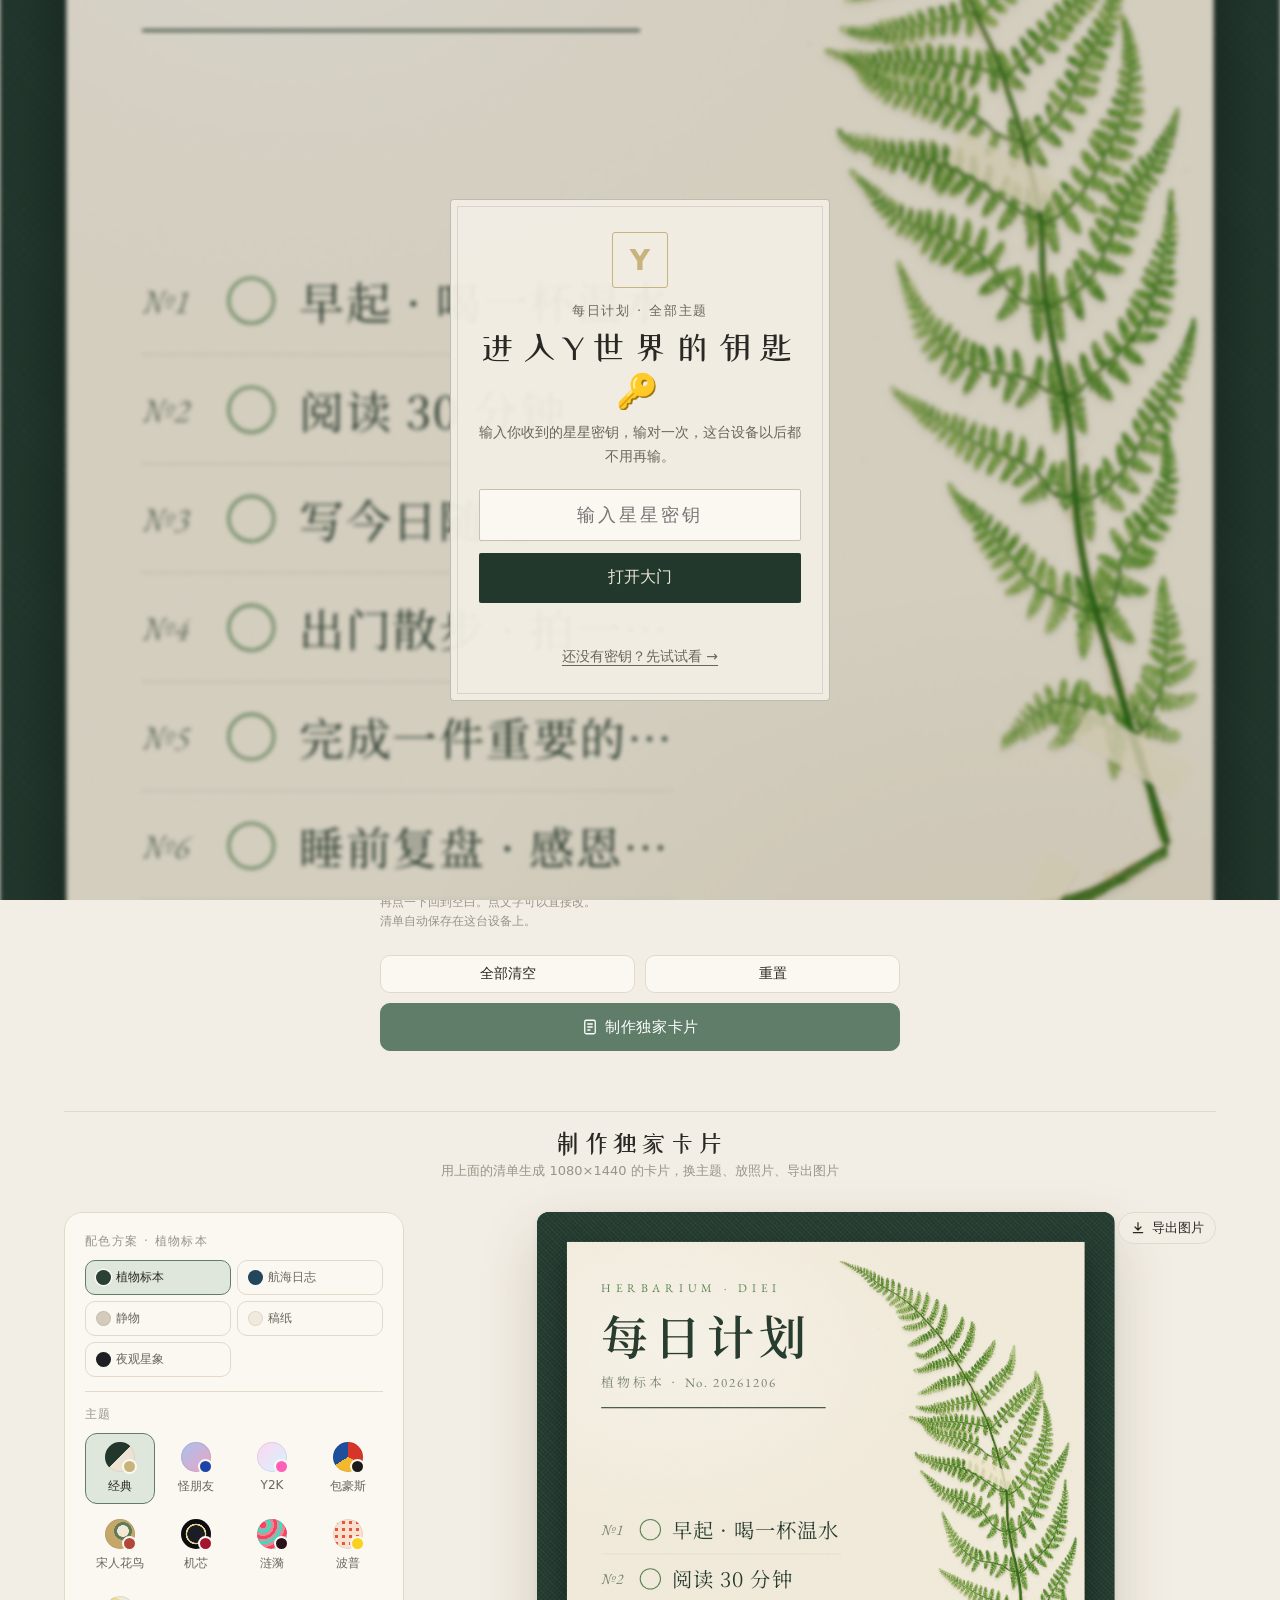
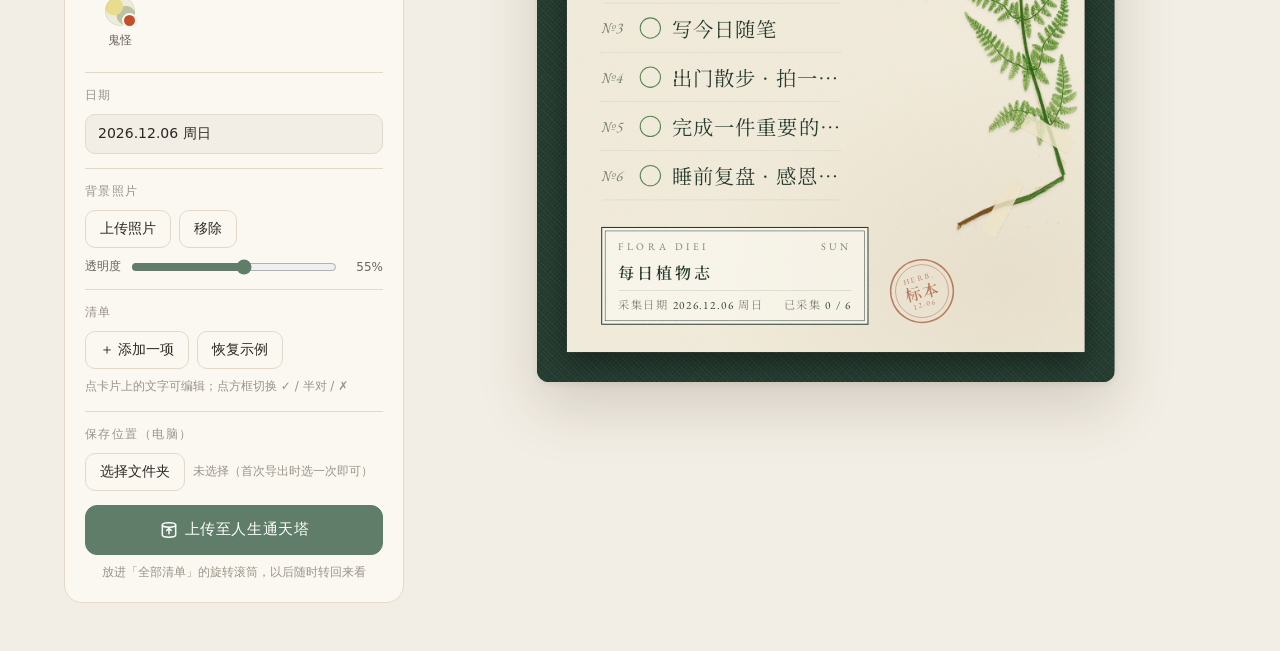
==== studio/index.html @ 0d9961a9 "今日清单可按住把手上下拖动排序；上传通天塔后封存当天、自动换成下一天的新卡；主题解锁改为 10000 星或 1 元星星密钥 Co-Authored-By: Claude Opus 5.5 <norep" ====
<!DOCTYPE html>
<html lang="zh-CN">
<head>
<meta charset="UTF-8">
<meta name="viewport" content="width=device-width, initial-scale=1.0, viewport-fit=cover">
<title>每日计划 · 全部主题（主理人）</title>
<meta name="description" content="主理人自用：全部 12 个主题，用来做宣传图">
<meta property="og:type" content="website">
<meta property="og:title" content="每日计划 · 全部主题（主理人）">
<meta property="og:description" content="主理人自用：全部 12 个主题，用来做宣传图">
<meta property="og:url" content="https://youcyhuang.github.io/daily-plan/studio/">
<meta property="og:image" content="https://youcyhuang.github.io/daily-plan/previews/songhua.jpg">
<meta name="twitter:card" content="summary_large_image">
<!--PRODUCT-->
<script>
  /* 在页面画出来之前就套上这一款的界面皮肤，避免先闪一下经典款 */
  (function () {
    var P = window.PRODUCT || {}, t = (P.themes || [])[0];
    if (P.themes && P.themes.length > 1) { try { t = localStorage.getItem("dailyplan.lastTheme") || P.defaultTheme; } catch (e) { t = P.defaultTheme; } }
    var classic = ["forest", "ocean", "morandi", "paper", "night"];
    if (t && classic.indexOf(t) < 0) document.documentElement.setAttribute("data-skin", t);
  })();
</script>

<!--
  ══════════════════════════════════════════════════════════════════
  每日计划  （可自己调整）

  【三个页面】（顶部 / 手机底部切换）
  · 今日：手机全屏清单，点圆圈 完成 → 半对 → 没做成 → 清空。装到主屏后默认打开这一页。
  · 制卡：生成小红书 3:4 首页 / 尾页卡片，导出 1080×1440 PNG。
  · 全部清单：所有记录过的每日清单，按月围成卷筒顺时针旋转；拖动可转，点卡片看详情。

  【数据】
  每天的清单自动存在本机浏览器里（不上传）。换手机 / 清缓存前，
  在「全部清单」点【导出备份】，之后用【导入备份】恢复。

  【想换成真正的瘦金体】
  下方 CSS 里把「ZCOOL XiaoWei / Noto Serif SC」换成你本机安装的瘦金体字名即可，
  例如：--font-title: "方正瘦金书", "ZCOOL XiaoWei", serif;

  【换配色】
  卡片配色在下面 [data-theme="…"] 里；网站本身的颜色在 :root 的 --paper / --sage 等变量里。
  ══════════════════════════════════════════════════════════════════
-->

<link rel="stylesheet" href="../fonts/fonts.css">
<!-- 字体都放在本站 fonts/ 里（国内打不开 Google Fonts），均为 SIL OFL 开源可商用 -->

<!-- PWA：可安装 + 主屏图标 -->
<meta name="theme-color" content="#f3eee5" media="(prefers-color-scheme: light)">
<meta name="theme-color" content="#1b1c1a" media="(prefers-color-scheme: dark)">
<meta name="mobile-web-app-capable" content="yes">
<meta name="apple-mobile-web-app-capable" content="yes">
<meta name="apple-mobile-web-app-status-bar-style" content="default">
<meta name="apple-mobile-web-app-title" content="每日计划总控">
<link rel="manifest" href="manifest.json">
<link rel="icon" type="image/png" href="../icon-192.png">
<link rel="apple-touch-icon" href="../apple-touch-icon.png">

<style>
  /* ───────────────── 基础 ───────────────── */
  * { margin:0; padding:0; box-sizing:border-box; }
  :root {
    --font-title: "ZCOOL XiaoWei", "Ma Shan Zheng", "Noto Serif SC", "STSong", "SimSun", serif;   /* 大标题（瘦金体偏细） */
    --font-body : "Noto Serif SC", "Source Han Serif SC", "STSong", "SimSun", serif;              /* 正文（细宋体，接近瘦金） */
    --font-latin: "Cormorant Garamond", Georgia, serif;                                            /* 英文/数字（纤细衬线） */
    --font-ui   : "PingFang SC", "HarmonyOS Sans SC", "MiSans", "Microsoft YaHei", system-ui, sans-serif;  /* 网站界面 */
    --photo-opacity: .55;

    /* 网站界面配色（暖纸 + 鼠尾草绿，低刺激） */
    --paper: #f3eee5;
    --paper-glass: rgba(243, 238, 229, .86);
    --surface: #fbf8f2;
    --surface-2: #ebe4d7;
    --ink-1: #2a2824;
    --ink-2: #6b655c;
    --ink-3: #9a9387;
    --rule: #e2d9ca;
    --sage: #5f7d68;
    --sage-soft: #dfe7dc;
    --clay: #b4654a;
    --clay-soft: #f2ded4;
    --shadow: 0 1px 2px rgba(60, 50, 30, .06), 0 8px 24px rgba(60, 50, 30, .08);
    --shadow-lg: 0 2px 6px rgba(60, 50, 30, .08), 0 24px 60px rgba(60, 50, 30, .18);
  }
  @media (prefers-color-scheme: dark) {
    :root {
      --paper: #1b1c1a;
      --paper-glass: rgba(27, 28, 26, .86);
      --surface: #242522;
      --surface-2: #30312d;
      --ink-1: #ece6da;
      --ink-2: #aaa395;
      --ink-3: #7d776c;
      --rule: #383934;
      --sage: #8fb09a;
      --sage-soft: #2d3a31;
      --clay: #d8906f;
      --clay-soft: #3d2b23;
      --shadow: 0 1px 2px rgba(0, 0, 0, .3), 0 8px 24px rgba(0, 0, 0, .25);
      --shadow-lg: 0 2px 6px rgba(0, 0, 0, .3), 0 24px 60px rgba(0, 0, 0, .45);
    }
  }

  /* ───────────────── 卡片配色主题 ─────────────────
     每个主题里：--bg 纯色底、--wash 半透明罩（盖在照片上统一色调）、
     --ink 文字主色、--accent 点缀、--line 边框线、--seal 印章色。 */
  [data-theme="forest"] {  /* 森林系 */
    --bg: #22382d;
    --bg2: #31493c;
    --wash: rgba(34, 56, 45, .74);
    --ink: #eae4d3;
    --ink-soft: rgba(234, 228, 211, .68);
    --accent: #a9bd92;
    --line: rgba(234, 228, 211, .55);
    --line-soft: rgba(234, 228, 211, .22);
    --seal: #c9b37c;
  }
  [data-theme="ocean"] {  /* 海洋系 */
    --bg: #1c3b50;
    --bg2: #285068;
    --wash: rgba(26, 55, 74, .74);
    --ink: #e5eef2;
    --ink-soft: rgba(229, 238, 242, .68);
    --accent: #86b9cc;
    --line: rgba(229, 238, 242, .55);
    --line-soft: rgba(229, 238, 242, .22);
    --seal: #dccaa2;
  }
  [data-theme="morandi"] {  /* 莫兰迪（低饱和灰调） */
    --bg: #cfc4b5;
    --bg2: #dbd2c4;
    --wash: rgba(207, 196, 181, .62);
    --ink: #4b453e;
    --ink-soft: rgba(75, 69, 62, .62);
    --accent: #9b8f82;
    --line: rgba(75, 69, 62, .5);
    --line-soft: rgba(75, 69, 62, .22);
    --seal: #b08a7c;
  }
  [data-theme="paper"] {  /* 宣纸（米白 + 朱砂印） */
    --bg: #ece3d2;
    --bg2: #f6f0e4;
    --wash: rgba(236, 227, 210, .7);
    --ink: #2f2a24;
    --ink-soft: rgba(47, 42, 36, .62);
    --accent: #9a6b4b;
    --line: rgba(47, 42, 36, .45);
    --line-soft: rgba(47, 42, 36, .18);
    --seal: #b5452e;
  }
  [data-theme="night"] {  /* 夜墨（深灰 + 金） */
    --bg: #16171a;
    --bg2: #25272c;
    --wash: rgba(22, 23, 26, .76);
    --ink: #e9e3d6;
    --ink-soft: rgba(233, 227, 214, .62);
    --accent: #c8a96a;
    --line: rgba(233, 227, 214, .45);
    --line-soft: rgba(233, 227, 214, .16);
    --seal: #c8553d;
  }

  /* ── 设计主题（有自己的整页版式，见脚本里的 LAYOUTS）；这里的颜色只给「全部清单」小卡片用 ── */
  [data-theme="lwf"]      { --bg:#a9c1ee; --bg2:#ebc3d8; --wash:transparent; --ink:#1f44a8; --ink-soft:rgba(31,68,168,.65); --accent:#e0457b; --line:rgba(31,68,168,.5); --line-soft:rgba(31,68,168,.2); --seal:#e0457b; }
  [data-theme="y2k"]      { --bg:#d3f3ff; --bg2:#ffd7f0; --wash:transparent; --ink:#1c1c4a; --ink-soft:rgba(28,28,74,.6); --accent:#ff5fb8; --line:rgba(28,28,74,.5); --line-soft:rgba(28,28,74,.18); --seal:#ff5fb8; }
  [data-theme="bauhaus"]  { --bg:#ffffff; --bg2:#ffffff; --wash:transparent; --ink:#1a1a1a; --ink-soft:rgba(26,26,26,.6); --accent:#d7352a; --line:#1a1a1a; --line-soft:rgba(26,26,26,.25); --seal:#1f4e9c; }
  [data-theme="songyuan"] { --bg:#c6a76a; --bg2:#d6bd85; --wash:transparent; --ink:#2e2618; --ink-soft:rgba(46,38,24,.62); --accent:#5d7c58; --line:rgba(43,42,39,.45); --line-soft:rgba(43,42,39,.18); --seal:#b23a2a; }
  [data-theme="business"] { --bg:#0b0d10; --bg2:#1a1e24; --wash:transparent; --ink:#f3efe6; --ink-soft:rgba(243,239,230,.6); --accent:#c8a96a; --line:rgba(200,169,106,.5); --line-soft:rgba(243,239,230,.14); --seal:#c8a96a; }
  [data-theme="autumn"]   { --bg:#e48a92; --bg2:#9db2a6; --wash:transparent; --ink:#2a1218; --ink-soft:rgba(42,18,24,.62); --accent:#2fe3c8; --line:rgba(42,18,24,.45); --line-soft:rgba(42,18,24,.2); --seal:#ff3f66; }
  [data-theme="guai"]     { --bg:#eeebdb; --bg2:#f6f3e6; --wash:transparent; --ink:#3a2f25; --ink-soft:rgba(58,47,37,.62); --accent:#c2502f; --line:rgba(58,47,37,.45); --line-soft:rgba(58,47,37,.18); --seal:#c2502f; }
  [data-theme="comic"]    { --bg:#ffd23f; --bg2:#fff1a8; --wash:transparent; --ink:#111; --ink-soft:rgba(17,17,17,.65); --accent:#e23b2e; --line:#111; --line-soft:rgba(17,17,17,.3); --seal:#e23b2e; }

  /* 设计主题版式层 */
  .layout { position:absolute; inset:0; z-index:6; display:none; }
  .page.designed .layout { display:block; }
  .page.designed > :not(.layout):not(.trial-mark) { display:none; }
  .lc {
    width:1080px; height:1440px; position:relative; overflow:hidden; text-align:left; line-height:1.5;
    --sans:"Noto Sans SC","PingFang SC","Microsoft YaHei",sans-serif; --serif:"Noto Serif SC","Songti SC",serif;
    --hand:"Gochi Hand",cursive; --y2k:"Rubik Mono One",sans-serif; --pix:"VT323",monospace; --jost:"Jost","Futura",sans-serif;
    --brush:"Ma Shan Zheng",var(--serif); --corm:"Cormorant Garamond",serif; --comic:"Bangers",Impact,sans-serif; --en:"EB Garamond",serif;
    font-family:var(--sans);
  }
  .lc .abs { position:absolute; }
  .lc .gk-patch { position:absolute; filter:url(#gkBrush); mix-blend-mode:multiply; }
  .lc.gk-paper::after { content:""; position:absolute; inset:0; pointer-events:none; opacity:.35; mix-blend-mode:overlay;
    background-image:url("data:image/svg+xml;utf8,<svg xmlns='http://www.w3.org/2000/svg' width='300' height='300'><filter id='n'><feTurbulence type='fractalNoise' baseFrequency='.75' numOctaves='3' stitchTiles='stitch'/><feColorMatrix values='0 0 0 0 .5 0 0 0 0 .45 0 0 0 0 .4 0 0 0 1 0'/></filter><rect width='100%' height='100%' filter='url(%23n)'/></svg>"); }
  .lc .ck { display:inline-grid; place-items:center; flex:0 0 auto; }
  .lc .ck svg { width:62%; height:62%; overflow:visible; }
  .lc .ck path { fill:none; stroke:currentColor; stroke-linecap:round; stroke-linejoin:round; }
  .lc [data-mid] { cursor:pointer; }
  .page.front .lc [data-mid] { cursor:default; }
  .lc .lc-t { outline:none; min-width:0; flex:1; white-space:nowrap; overflow:hidden; text-overflow:ellipsis; }
  .lc .lc-t:focus { text-overflow:clip; }
  .lc.grain::after { content:""; position:absolute; inset:0; pointer-events:none; opacity:.42; mix-blend-mode:overlay;
    background-image:url("data:image/svg+xml;utf8,<svg xmlns='http://www.w3.org/2000/svg' width='260' height='260'><filter id='n'><feTurbulence type='fractalNoise' baseFrequency='.85' numOctaves='2' stitchTiles='stitch'/><feColorMatrix values='0 0 0 0 .5 0 0 0 0 .5 0 0 0 0 .5 0 0 0 .9 0'/></filter><rect width='100%' height='100%' filter='url(%23n)'/></svg>"); }
  .swatches.design { grid-template-columns:repeat(4, 1fr); }
  /* 配色方案（设计主题专用） */
  .pal-list { display:grid; grid-template-columns:repeat(2, 1fr); gap:6px; }
  .pal {
    display:flex; align-items:center; gap:10px; padding:8px 10px;
    border:1px solid var(--rule); border-radius:10px; background:transparent;
    color:var(--ink-2); font-size:12px; cursor:pointer; text-align:left;
  }
  .pal:hover { background:var(--surface-2); }
  .pal.active { border-color:var(--sage); background:var(--sage-soft); color:var(--ink-1); }
  .pal .dots { display:flex; flex:none; }
  .pal .dots i { width:15px; height:15px; border-radius:50%; margin-right:-5px; box-shadow:0 0 0 1.5px var(--surface), inset 0 0 0 1px rgba(0,0,0,.08); }

  /* ?solo=1：只显示 1080×1440 的整页（检查 / 截图用） */
  body.solo .topbar, body.solo .controls, body.solo .tabs { display:none !important; }
  body.solo #viewStudio { display:block !important; padding:0 !important; max-width:none; }
  body.solo main { padding:0 !important; }
  body.solo .preview { width:1080px !important; height:1440px !important; border-radius:0; box-shadow:none; }
  body.solo .stage { transform:none !important; }

  /* ───────────────── 网站外壳 ───────────────── */
  html { background:var(--paper); }
  body {
    background:var(--paper);
    color:var(--ink-1);
    font-family:var(--font-ui);
    min-height:100vh;
    -webkit-tap-highlight-color:transparent;
  }
  button, input { font-family:inherit; }

  .topbar {
    position:sticky; top:0; z-index:30;
    display:flex; align-items:center; justify-content:space-between; gap:16px;
    padding:calc(10px + env(safe-area-inset-top)) 24px 10px;
    background:var(--paper-glass);
    -webkit-backdrop-filter:blur(14px); backdrop-filter:blur(14px);
    border-bottom:1px solid var(--rule);
  }
  .brand { display:flex; align-items:center; gap:12px; min-width:0; }
  .brand-mark {
    width:38px; height:38px; flex:none; border-radius:10px;
    background:var(--sage); color:#fff;
    display:grid; place-items:center;
    font-family:var(--font-title); font-size:22px;
  }
  .brand b { display:block; font-family:var(--font-body); font-weight:500; font-size:17px; letter-spacing:.08em; }
  .brand small { display:block; color:var(--ink-3); font-size:12px; letter-spacing:.04em; margin-top:1px; }

  .tabs { display:flex; gap:4px; background:var(--surface-2); padding:4px; border-radius:999px; }
  .tabs a {
    display:flex; align-items:center; gap:7px;
    padding:8px 16px; border-radius:999px;
    color:var(--ink-2); text-decoration:none; font-size:14px; white-space:nowrap;
    transition:background .15s, color .15s;
  }
  .tabs a svg { width:17px; height:17px; fill:none; stroke:currentColor; stroke-width:1.7; stroke-linecap:round; stroke-linejoin:round; }
  .tabs a:hover { color:var(--ink-1); }
  .tabs a.active { background:var(--surface); color:var(--ink-1); box-shadow:var(--shadow); }

  .view { display:none; }
  body[data-view="today"]   #viewToday,
  body[data-view="archive"] #viewArchive,
  body[data-view="me"]      #viewMe { display:block; }
  /* 制卡已并入今日：清单下面直接接制卡区 */
  body[data-view="today"]   #viewStudio { display:grid; }
  body.solo #viewToday { display:none !important; }
  .studio-head { grid-column:1 / -1; text-align:center; padding-top:18px; border-top:1px solid var(--rule); }
  .studio-head h2 { margin:0; font-family:var(--font-title); font-size:26px; font-weight:500; letter-spacing:.06em; }
  .studio-head p { margin:6px 0 0; color:var(--ink-3); font-size:13px; }
  body.solo .studio-head { display:none; }
  #viewStudio { scroll-margin-top:64px; }

  /* 通用按钮 / 输入框 */
  .btn {
    display:inline-flex; align-items:center; justify-content:center; gap:6px;
    min-height:38px; padding:8px 14px;
    background:var(--surface); color:var(--ink-1);
    border:1px solid var(--rule); border-radius:10px;
    font-size:14px; cursor:pointer; transition:background .15s, border-color .15s;
  }
  .btn:hover { background:var(--surface-2); }
  .btn.primary { background:var(--sage); border-color:var(--sage); color:#fff; }
  .btn.primary:hover { filter:brightness(1.06); }
  .btn.big { width:100%; min-height:50px; font-size:15px; border-radius:12px; letter-spacing:.04em; }
  .btn.ghost { background:transparent; }
  .field {
    width:100%; min-height:40px; padding:9px 12px;
    background:var(--paper); color:var(--ink-1);
    border:1px solid var(--rule); border-radius:10px; font-size:14px;
  }
  .field:focus { outline:2px solid var(--sage); outline-offset:-1px; }
  input[type="range"] { accent-color:var(--sage); width:100%; }
  .chip { font-size:12px; color:var(--ink-3); line-height:1.6; }

  /* ───────────────── 今日（手机全屏清单） ───────────────── */
  .today-wrap {
    max-width:560px; margin:0 auto;
    padding:28px 20px 32px;
    min-height:calc(100dvh - 64px);
    display:flex; flex-direction:column;
  }
  .today-date { font-family:var(--font-latin); font-size:16px; letter-spacing:.14em; color:var(--clay); }
  .today-head h1 { font-family:var(--font-body); font-weight:500; font-size:30px; letter-spacing:.06em; margin:4px 0 18px; }
  .progress { display:flex; align-items:center; gap:12px; }
  .progress .bar { flex:1; height:8px; background:var(--surface-2); border-radius:99px; overflow:hidden; }
  .progress .bar i { display:block; height:100%; width:0; background:var(--sage); border-radius:99px; transition:width .45s ease; }
  .progress span { font-family:var(--font-latin); font-size:18px; color:var(--ink-2); min-width:3em; text-align:right; }
  .done-msg { margin-top:10px; font-size:14px; color:var(--sage); min-height:1.4em; }

  .t-list { list-style:none; margin:18px 0 14px; display:flex; flex-direction:column; gap:10px; }
  .t-item {
    display:flex; align-items:center; gap:14px;
    background:var(--surface); border:1px solid var(--rule); border-radius:16px;
    padding:12px 10px 12px 14px;
    transition:background .2s, border-color .2s;
  }
  .t-check {
    width:36px; height:36px; flex:none; border-radius:50%;
    border:2px solid var(--ink-3); background:transparent;
    display:grid; place-items:center; cursor:pointer;
    transition:background .2s, border-color .2s, transform .12s;
  }
  .t-check:active { transform:scale(.9); }
  .t-check svg { width:20px; height:20px; display:none; fill:none; stroke-width:2.6; stroke-linecap:round; stroke-linejoin:round; }
  .t-check[data-state="check"] { background:var(--sage); border-color:var(--sage); }
  .t-check[data-state="check"] .mark-check { display:block; stroke:#fff; }
  .t-check[data-state="half"] { background:var(--sage-soft); border-color:var(--sage); }
  .t-check[data-state="half"] .mark-half { display:block; stroke:var(--sage); }
  .t-check[data-state="cross"] { background:var(--clay-soft); border-color:var(--clay); }
  .t-check[data-state="cross"] .mark-cross { display:block; stroke:var(--clay); }
  .t-text { flex:1; min-width:0; font-size:17px; line-height:1.45; outline:none; word-break:break-word; padding:4px 0; }
  .t-item.is-check { background:var(--sage-soft); border-color:transparent; }
  .t-item.is-check .t-text { color:var(--ink-2); text-decoration:line-through; text-decoration-color:var(--sage); }
  .t-item.is-cross .t-text { color:var(--ink-2); }
  .t-item.is-half { background:var(--sage-soft); border-color:transparent; }
  .t-del {
    width:32px; height:32px; flex:none; border:0; border-radius:8px;
    background:transparent; color:var(--ink-3); font-size:20px; line-height:1; cursor:pointer;
  }
  .t-del:hover { background:var(--surface-2); color:var(--ink-1); }
  /* 左边的小把手：按住上下拖，换顺序 */
  .t-grip { width:22px; height:36px; flex:none; margin:0 -8px 0 -6px; display:grid; place-items:center; color:var(--ink-3); cursor:grab; touch-action:none; -webkit-user-select:none; user-select:none; }
  .t-grip svg { width:14px; height:20px; fill:currentColor; }
  .t-item.lifting { z-index:5; box-shadow:0 10px 24px rgba(0,0,0,.18); transition:none !important; cursor:grabbing; opacity:.96; }
  .t-add { display:flex; gap:8px; }
  .un-gap { margin-top:8px; font-size:13px; color:var(--ink-2); text-align:center; }
  .t-add .field { min-height:46px; font-size:16px; background:var(--surface); }
  .t-add .btn { min-height:46px; padding:0 18px; white-space:nowrap; flex:none; }
  .t-hint { font-size:12px; color:var(--ink-3); margin-top:10px; line-height:1.6; }
  .t-hint-top { margin:14px 2px 8px; }
  .hint-ic { display:inline-block; width:1.25em; height:1.25em; vertical-align:-.28em; margin:0 1px; fill:none; stroke:currentColor; stroke-width:2.6; stroke-linecap:round; stroke-linejoin:round; }
  .t-foot { margin-top:auto; padding-top:24px; display:grid; grid-template-columns:1fr 1fr; gap:10px; }
  /* 添加到主屏幕 */
  .btn[hidden] { display:none; }
  .install-top { margin-left:auto; white-space:nowrap; }
  .install-banner {
    display:flex; align-items:center; gap:12px; margin-bottom:20px; padding:12px 12px 12px 16px;
    background:var(--sage-soft); border:1px solid var(--sage); border-radius:16px;
  }
  .install-banner[hidden] { display:none; }
  .install-banner.risk { background:#fff1ec; border-color:#e0603a; color:#5a2412; }
  .install-banner.risk b { color:#c2410c; } .install-banner.risk span { color:#7a3a22; }
  .install-banner.risk .btn.primary { background:#e0603a; border-color:#e0603a; }
  .install-banner div { flex:1; min-width:0; }
  .install-banner b { display:block; font-size:15px; }
  .install-banner span { display:block; font-size:12px; color:var(--ink-2); margin-top:2px; }
  .install-banner .btn { flex:none; white-space:nowrap; }
  .install-x { flex:none; width:30px; height:30px; border:0; background:transparent; color:var(--ink-3); font-size:20px; cursor:pointer; border-radius:8px; }
  .install-dialog h3 { font-size:18px; font-weight:600; margin-bottom:12px; }
  .install-steps { padding-left:1.3em; display:grid; gap:12px; font-size:15px; line-height:1.6; }
  .install-steps li::marker { color:var(--sage); font-weight:600; }
  .install-steps .ico { display:inline-grid; place-items:center; vertical-align:-5px; width:26px; height:26px; margin:0 3px; border-radius:7px; background:var(--surface-2); }
  .install-steps .ico svg { width:17px; height:17px; fill:none; stroke:#0a84ff; stroke-width:2; stroke-linecap:round; stroke-linejoin:round; }
  .install-steps small { display:block; color:var(--ink-3); font-size:12px; margin-top:2px; }
  /* 指向浏览器按钮的跳动箭头：底部（iPhone 分享）或右上（微信 ···） */
  .install-arrow { position:fixed; z-index:200; width:44px; height:44px; pointer-events:none;
    background:no-repeat center/contain url("data:image/svg+xml;utf8,<svg xmlns='http://www.w3.org/2000/svg' viewBox='0 0 24 24'><path d='M12 3v16M5 12l7 7 7-7' fill='none' stroke='%235f7d68' stroke-width='2.6' stroke-linecap='round' stroke-linejoin='round'/></svg>");
    animation:nudge 1s ease-in-out infinite; }
  .install-arrow[hidden] { display:none; }
  .install-arrow.bottom { left:calc(50% - 22px); bottom:calc(10px + env(safe-area-inset-bottom)); }
  .install-arrow.top-right { right:14px; top:calc(6px + env(safe-area-inset-top)); transform:rotate(180deg); }
  @keyframes nudge { 50% { translate:0 8px; } }
  .install-arrow.top-right { animation-name:nudge-up; }
  @keyframes nudge-up { 50% { translate:0 -8px; } }
  @media (max-width:760px) { .install-top { padding:6px 10px; font-size:13px; } }

  .swatch[hidden] { display:none; }
  /* 访问码锁 */
  .lock { position:fixed; inset:0; z-index:500; display:grid; place-items:center; padding:24px; background:var(--paper); overflow:hidden; }
  .lock-bg { position:absolute; inset:0; overflow:hidden; }
  .lock-bg .page { position:absolute; left:50%; top:50%; transform-origin:center; pointer-events:none; filter:blur(2px) saturate(1.05); }
  .lock-bg::after { content:""; position:absolute; inset:0; background:rgba(0,0,0,.12); }
  .lock-box { position:relative; width:min(100%, 380px); text-align:center; padding:32px 28px 26px; }
  .lock-mark { width:56px; height:56px; margin:0 auto 14px; display:grid; place-items:center; font-size:28px; font-weight:700; }
  .lock-name { font-size:13px; letter-spacing:.14em; margin-bottom:6px; }
  .lock-box h2 { font-weight:500; line-height:1.25; margin:0; }
  .lock-box p { font-size:14px; line-height:1.7; margin:10px 0 20px; }
  .lock-box .field { width:100%; text-align:center; font-size:18px; letter-spacing:.16em; text-transform:uppercase; min-height:52px; }
  .lock-box .btn { width:100%; margin-top:12px; min-height:50px; font-size:16px; cursor:pointer; }
  .lock-err { font-size:13px; min-height:1.6em; margin-top:10px; }
  .lock-trial { display:block; width:100%; margin-top:6px; padding:8px; border:0; background:transparent; font-size:14px; text-decoration:underline; text-underline-offset:4px; cursor:pointer; }
  /* 试玩 */
  .trial-bar { display:none; position:fixed; left:50%; top:calc(8px + env(safe-area-inset-top)); transform:translateX(-50%); z-index:60;
    padding:6px 8px 6px 16px; border-radius:99px; background:#191817; color:#f3eee5; font-size:13px; white-space:nowrap; box-shadow:var(--shadow); }
  body.trial .trial-bar { display:flex; align-items:center; gap:10px; }
  .trial-bar button { border:0; border-radius:99px; padding:5px 12px; background:var(--sage); color:#fff; font-size:12px; cursor:pointer; }
  .trial-mark { position:absolute; inset:0; z-index:50; pointer-events:none; overflow:hidden; }
  .trial-grid { position:absolute; inset:-200px; display:grid; grid-template-columns:repeat(6, 1fr); gap:90px 40px; transform:rotate(-24deg); align-content:center; }
  .trial-grid span { font:700 34px/1 "Noto Sans SC", sans-serif; color:rgba(255,255,255,.55); -webkit-text-stroke:1.2px rgba(0,0,0,.35); white-space:nowrap; }
  .trial-strip { position:absolute; left:0; right:0; bottom:0; padding:22px; text-align:center; background:rgba(25,24,23,.82); color:#fff; font:500 30px/1.2 "Noto Sans SC", sans-serif; letter-spacing:.08em; }
  /* 引导 */
  .tour h3 { font-size:20px; font-weight:600; margin-bottom:14px; }
  .tour-steps { padding-left:1.3em; display:grid; gap:12px; font-size:14.5px; line-height:1.7; color:var(--ink-2); }
  .tour-steps b { color:var(--ink-1); margin-right:6px; }
  .tour .dialog-actions { grid-template-columns:1fr; }

  .t-archive { grid-column:1 / -1; min-height:48px; text-decoration:none; font-size:15px; letter-spacing:.04em; }

  /* ───────────────── 制卡 ───────────────── */
  #viewStudio {
    max-width:1200px; margin:0 auto;
    padding:28px 24px 48px;
    grid-template-columns:340px 1fr; gap:32px; align-items:start;
  }
  .controls {
    background:var(--surface); border:1px solid var(--rule); border-radius:18px;
    padding:6px 20px 20px;
    position:sticky; top:84px;
  }
  .group { padding:14px 0; border-bottom:1px solid var(--rule); }
  .group:last-of-type { border-bottom:0; }
  .g-label { font-size:12px; letter-spacing:.12em; color:var(--ink-3); margin-bottom:10px; }
  .g-row { display:flex; flex-wrap:wrap; gap:8px; align-items:center; }
  .swatches { display:grid; grid-template-columns:repeat(5, 1fr); gap:6px; }
  .swatch {
    display:flex; flex-direction:column; align-items:center; gap:6px;
    padding:8px 2px; border:1px solid transparent; border-radius:12px;
    background:transparent; color:var(--ink-2); font-size:12px; cursor:pointer;
  }
  .swatch i { width:30px; height:30px; border-radius:50%; box-shadow:inset 0 0 0 1px rgba(0,0,0,.08); position:relative; }
  .swatch i::after { content:""; position:absolute; right:-2px; bottom:-2px; width:11px; height:11px; border-radius:50%; background:var(--dot); border:2px solid var(--surface); }
  .swatch:hover { background:var(--surface-2); }
  .swatch.active { border-color:var(--sage); color:var(--ink-1); background:var(--sage-soft); }
  .seg { display:grid; grid-template-columns:1fr 1fr; background:var(--surface-2); padding:3px; border-radius:11px; }
  .seg button { border:0; background:transparent; padding:9px 6px; border-radius:9px; color:var(--ink-2); font-size:13px; cursor:pointer; }
  .seg button.active { background:var(--surface); color:var(--ink-1); box-shadow:var(--shadow); }
  .range-row { display:flex; align-items:center; gap:10px; margin-top:10px; font-size:12px; color:var(--ink-2); white-space:nowrap; }
  .range-row span { min-width:3em; text-align:right; }
  .export-tip { display:block; margin-top:8px; text-align:center; }

  .stage-wrap { display:flex; justify-content:center; min-width:0; position:relative; }
  .export-corner { position:absolute; right:0; top:0; z-index:3; display:flex; flex-direction:column; align-items:flex-end; gap:4px; max-width:60%; }
  .export-corner .btn { min-height:32px; padding:5px 11px; font-size:13px; border-radius:99px; background:var(--paper-glass); -webkit-backdrop-filter:blur(8px); backdrop-filter:blur(8px); }
  .export-corner .chip:empty { display:none; }
  .export-corner .chip { padding:3px 8px; border-radius:8px; background:var(--surface); text-align:right; }
  .mini.fresh { animation:freshIn 1.6s ease-out 2; }
  @keyframes freshIn { 0%,100% { box-shadow:0 0 0 0 rgba(255,198,26,0); } 40% { box-shadow:0 0 0 8px rgba(255,198,26,.85); } }
  /* 预览舞台：把 1080×1440 的页面按比例缩放显示 */
  .preview { overflow:hidden; border-radius:12px; box-shadow:var(--shadow-lg); }
  .stage { width:1080px; height:1440px; transform-origin:top left; }

  /* ───────────────── 真正的「一页」 ───────────────── */
  .page {
    width:1080px; height:1440px; position:relative; overflow:hidden;
    background:var(--bg);
    font-family:var(--font-body);
    color:var(--ink);
  }
  .base {   /* 纯色底（无照片时可见） */
    position:absolute; inset:0;
    background:linear-gradient(160deg, var(--bg2) 0%, var(--bg) 60%, var(--bg) 100%);
  }
  .photo {  /* 你自己插的照片 */
    position:absolute; inset:0;
    background-size:cover; background-position:center;
    opacity:var(--photo-opacity);
  }
  .tint {   /* 半透明罩：统一照片与文字色调 */
    position:absolute; inset:0; background:var(--wash);
  }
  .frame {  /* 内层细线框（双线） */
    position:absolute; inset:56px;
    border:1px solid var(--line);
    outline:1px solid var(--line-soft);
    outline-offset:-10px;
    pointer-events:none;
  }
  .content {
    position:absolute; inset:0; z-index:5;
    display:flex; flex-direction:column; align-items:center;
    padding:118px 120px 96px;
    text-align:center;
  }

  /* 顶部日期 */
  .date {
    font-family:var(--font-latin); font-weight:400; letter-spacing:.18em;
    font-size:26px; color:var(--ink-soft);
  }

  /* 大标题 */
  .title {
    font-family:var(--font-title); font-weight:400;
    font-size:132px; letter-spacing:.28em; text-indent:.28em;
    margin:38px 0 6px; color:var(--ink);
  }
  .en {
    font-family:var(--font-latin); font-weight:300; letter-spacing:.52em; text-indent:.52em;
    font-size:25px; color:var(--accent); text-transform:uppercase;
  }
  .divider {
    margin:34px 0 30px; color:var(--accent); font-size:20px; letter-spacing:1.2em; text-indent:1.2em;
    user-select:none;
  }

  /* 清单 */
  .plan-list { list-style:none; width:100%; text-align:left; flex:1; }
  .plan-list li {
    display:flex; align-items:center; gap:30px;
    padding:17px 8px;
    border-bottom:1px solid var(--line-soft);
  }
  .plan-list li:first-child { border-top:1px solid var(--line-soft); }
  .checkbox {
    flex:0 0 auto; width:46px; height:46px;
    border:2px solid var(--ink); border-radius:6px;
    display:inline-flex; align-items:center; justify-content:center;
    cursor:pointer; position:relative;
  }
  .checkbox svg { width:32px; height:32px; display:none; }
  .checkbox svg path { fill:none; stroke:var(--ink); stroke-width:2.6; stroke-linecap:round; stroke-linejoin:round; }
  .checkbox[data-state="check"] .mark-check { display:block; }
  .checkbox[data-state="cross"] .mark-cross { display:block; }
  .checkbox[data-state="half"] .mark-half { display:block; }
  .page.front .checkbox { cursor:default; }
  .page.front .checkbox svg { display:none !important; }

  .task {
    font-family:var(--font-body); font-weight:300; font-size:40px; letter-spacing:.06em;
    color:var(--ink); outline:none; flex:1;
  }

  /* 底部：印章 + 落款 */
  .bottom { width:100%; display:flex; align-items:flex-end; justify-content:space-between; margin-top:34px; }
  .sign { font-family:var(--font-latin); letter-spacing:.18em; font-size:24px; color:var(--ink-soft); }
  .seal {
    width:74px; height:74px; border:2px solid var(--seal); border-radius:8px;
    display:flex; align-items:center; justify-content:center;
    font-family:var(--font-title); font-size:46px; color:var(--seal); line-height:1;
    outline:none; user-select:none;
  }

  /* ───────────────── 全部清单（卷筒） ───────────────── */
  #viewArchive { padding:28px 0 48px; }
  .arc-head {
    max-width:1200px; margin:0 auto; padding:0 24px;
    display:flex; flex-wrap:wrap; gap:16px; justify-content:space-between; align-items:flex-end;
  }
  .arc-head h2 { font-family:var(--font-body); font-weight:500; font-size:28px; letter-spacing:.06em; }
  .arc-head p { color:var(--ink-2); font-size:14px; margin-top:6px; }
  .arc-actions { display:flex; flex-wrap:wrap; gap:8px; }

  .drum-viewport {
    margin-top:10px; overflow:hidden;
    touch-action:pan-y; user-select:none; -webkit-user-select:none; cursor:grab;
  }
  .drum-viewport.dragging { cursor:grabbing; }
  .ring-scene { position:relative; perspective:1500px; }
  .ring-label { text-align:center; padding-top:22px; font-size:13px; letter-spacing:.24em; color:var(--ink-3); }
  .ring { position:absolute; left:50%; top:56px; width:0; height:0; transform-style:preserve-3d; }

  .mini {
    --cw:168px;
    position:absolute; left:calc(var(--cw) / -2); top:0;
    width:var(--cw); height:calc(var(--cw) * 4 / 3);
    display:flex; flex-direction:column;
    padding:1.7em 1.4em 1.2em;
    background:linear-gradient(160deg, var(--bg2) 0%, var(--bg) 70%);
    color:var(--ink);
    font-family:var(--font-body); font-size:calc(var(--cw) * .066);
    border-radius:6px; overflow:hidden;
    box-shadow:0 10px 30px rgba(30, 25, 15, .22);
    backface-visibility:hidden; -webkit-backface-visibility:hidden;
    cursor:pointer;
  }
  .mini-frame { position:absolute; inset:.6em; border:1px solid var(--line-soft); pointer-events:none; }
  .mini-date { font-family:var(--font-latin); font-size:.82em; letter-spacing:.12em; color:var(--ink-soft); text-align:center; }
  .mini-title { font-family:var(--font-title); font-size:1.75em; letter-spacing:.22em; text-indent:.22em; text-align:center; margin:.2em 0 .55em; }
  .mini ul { list-style:none; flex:1; overflow:hidden; }
  .mini li { display:flex; align-items:center; gap:.55em; padding:.3em 0; border-bottom:1px solid var(--line-soft); font-size:.9em; font-weight:300; }
  .mini li span:last-child { min-width:0; overflow:hidden; text-overflow:ellipsis; white-space:nowrap; }
  .mb {
    flex:none; width:1.05em; height:1.05em; border:1px solid var(--ink); border-radius:2px;
    display:inline-grid; place-items:center; font-size:.85em; line-height:1;
  }
  .mini-foot { display:flex; justify-content:space-between; align-items:center; margin-top:.6em; font-family:var(--font-latin); font-size:.85em; color:var(--ink-soft); }
  .mini-rate { flex:1; height:.25em; margin:0 .6em; background:var(--line-soft); border-radius:9px; overflow:hidden; }
  .mini-rate i { display:block; height:100%; background:var(--accent); }
  /* 上传过的那天：直接放制好的成品卡截图 */
  .mini.shot { padding:0; background:#eee; }
  .mini.shot img { display:block; width:100%; height:100%; object-fit:cover; pointer-events:none; -webkit-user-drag:none; }

  .arc-empty { max-width:420px; margin:60px auto; padding:0 24px; text-align:center; color:var(--ink-2); line-height:1.8; font-size:14px; }

  dialog.day-dialog {
    margin:auto; border:0; border-radius:22px; padding:22px;
    width:min(92vw, 380px);
    background:var(--surface); color:var(--ink-1);
    box-shadow:var(--shadow-lg);
  }
  dialog.day-dialog::backdrop { background:rgba(20, 18, 14, .5); }
  dialog .mini { --cw:min(300px, 72vw); position:relative; left:auto; margin:0 auto; cursor:default; }
  .dialog-actions { display:grid; grid-template-columns:1fr 1fr; gap:8px; margin-top:18px; }
  .dialog-actions .btn:first-child { grid-column:1 / -1; }

  /* ───────────────── 长按保存浮层（移动端兜底） ───────────────── */
  .overlay { position:fixed; inset:0; background:rgba(0,0,0,.82); display:none; align-items:center; justify-content:center; z-index:100; padding:24px; }
  .overlay-box { display:flex; flex-direction:column; align-items:center; gap:14px; width:min(92vw,420px); }
  .overlay-box img { width:100%; border-radius:10px; box-shadow:0 10px 40px rgba(0,0,0,.5); }
  .overlay-box p { color:#ddd; font-size:14px; text-align:center; }

  /* ───────────────── 移动端适配：导航挪到底部 ───────────────── */
  @media (max-width:760px) {
    /* 毛玻璃会让底部导航的 fixed 定位失效，手机上顶栏改用实色 */
    .topbar { padding-left:16px; padding-right:16px; background:var(--paper); -webkit-backdrop-filter:none; backdrop-filter:none; }
    .tabs {
      position:fixed; left:0; right:0; bottom:0; z-index:40;
      justify-content:space-around; gap:0;
      padding:6px 8px calc(6px + env(safe-area-inset-bottom));
      border-radius:0; background:var(--paper-glass);
      -webkit-backdrop-filter:blur(14px); backdrop-filter:blur(14px);
      border-top:1px solid var(--rule);
    }
    .tabs a { flex-direction:column; gap:3px; padding:6px 14px; font-size:11px; border-radius:12px; }
    .tabs a svg { width:22px; height:22px; }
    .tabs a.active { background:transparent; box-shadow:none; color:var(--sage); }
    main { padding-bottom:calc(72px + env(safe-area-inset-bottom)); }
    .today-wrap { padding:18px 16px 24px; min-height:calc(100dvh - 140px); }

    #viewStudio { grid-template-columns:1fr; padding:16px 16px 32px; gap:18px; }
    .stage-wrap { order:-1; }
    .studio-head { order:-2; }
    .controls { position:static; }

    #viewArchive { padding-top:18px; }
    .arc-head { padding:0 16px; }
    .arc-head h2 { font-size:24px; }
    .ring-scene { perspective:900px; }
    .mini { --cw:122px; }
  }
  /* ───────────────── 界面皮肤：每款的操作界面跟着自己的卡片风格走 ─────────────────
     写在 <html data-skin="…"> 上；经典款不设皮肤，沿用上面的暖纸 + 鼠尾草绿（含深色模式）。 */
  :root[data-skin] body { background:var(--paper-bg, var(--paper)); background-attachment:fixed; }
  :root[data-skin] { background:var(--paper); }
  :root[data-skin] .today-head h1, :root[data-skin] .arc-head h2, :root[data-skin] .brand b { font-family:var(--font-head, var(--font-body)); }
  :root[data-skin] .g-label { font-family:var(--font-label, inherit); }

  /* 01 Little Weird Friends：雾蓝、圆角、手写标题、粉色按钮 */
  :root[data-skin="lwf"] {
    --paper:#c8d5f4; --paper-glass:rgba(200,213,244,.86); --surface:rgba(255,255,255,.74); --surface-2:#dce4fa;
    --ink-1:#1f44a8; --ink-2:#4560b4; --ink-3:#7d8fc7; --rule:rgba(31,68,168,.2);
    --sage:#e0457b; --sage-soft:#f8d9e5; --clay:#e0457b; --clay-soft:#fadde8;
    --font-ui:"Noto Sans SC","PingFang SC",sans-serif; --font-body:"Noto Sans SC",sans-serif; --font-head:"Gochi Hand","Noto Sans SC",cursive;
    --paper-bg:radial-gradient(60% 40% at 30% 20%,#efc7da 0,transparent 70%),radial-gradient(50% 40% at 80% 70%,#f3e3bf 0,transparent 70%),#c8d5f4;
    --shadow:0 6px 20px rgba(31,68,168,.12); --shadow-lg:0 18px 50px rgba(31,68,168,.2);
  }
  :root[data-skin="lwf"] .controls, :root[data-skin="lwf"] .t-item, :root[data-skin="lwf"] dialog.day-dialog { border:2.5px solid rgba(31,68,168,.45); border-radius:28px; }
  :root[data-skin="lwf"] .btn, :root[data-skin="lwf"] .field, :root[data-skin="lwf"] .pal, :root[data-skin="lwf"] .install-banner { border-radius:18px; border-width:2px; }
  :root[data-skin="lwf"] .today-head h1, :root[data-skin="lwf"] .arc-head h2 { font-size:40px; letter-spacing:.02em; }
  :root[data-skin="lwf"] .brand-mark { border-radius:16px; font-family:"Gochi Hand",cursive; }

  /* 02 Y2K：镭射底 + 网格、海军蓝粗边硬投影、胶囊按钮、像素字小标题 */
  :root[data-skin="y2k"] {
    --paper:#efe6ff; --paper-glass:rgba(255,255,255,.7); --surface:#ffffff; --surface-2:#f4e9ff;
    --ink-1:#1c1c4a; --ink-2:#3d3d78; --ink-3:#7a78a8; --rule:#1c1c4a;
    --sage:#ff5fb8; --sage-soft:#ffe0f1; --clay:#7a78a8; --clay-soft:#e6e3f3;
    --font-ui:"Noto Sans SC",sans-serif; --font-body:"Noto Sans SC",sans-serif; --font-head:"Rubik Mono One","Noto Sans SC",sans-serif; --font-label:"VT323",monospace;
    --paper-bg:linear-gradient(rgba(60,60,140,.07) 2px,transparent 2px) 0 0/48px 48px,linear-gradient(90deg,rgba(60,60,140,.07) 2px,transparent 2px) 0 0/48px 48px,linear-gradient(160deg,#e7e1ff,#ffd7f0 35%,#d3f3ff 70%,#f1ecff);
    --shadow:5px 5px 0 #1c1c4a; --shadow-lg:10px 10px 0 #1c1c4a;
  }
  :root[data-skin="y2k"] .controls, :root[data-skin="y2k"] .t-item, :root[data-skin="y2k"] dialog.day-dialog { border:3px solid #1c1c4a; border-radius:22px; box-shadow:6px 6px 0 #1c1c4a; }
  :root[data-skin="y2k"] .btn, :root[data-skin="y2k"] .field, :root[data-skin="y2k"] .pal, :root[data-skin="y2k"] .swatch.active { border:2.5px solid #1c1c4a; border-radius:99px; }
  :root[data-skin="y2k"] .btn.primary { background:linear-gradient(180deg,#ffb0e0,#ff5fb8); border-color:#1c1c4a; box-shadow:3px 3px 0 #1c1c4a; }
  :root[data-skin="y2k"] .tabs { border:2.5px solid #1c1c4a; }
  :root[data-skin="y2k"] .g-label { font-size:18px; letter-spacing:.06em; color:#1c1c4a; }
  :root[data-skin="y2k"] .today-head h1, :root[data-skin="y2k"] .arc-head h2 { font-size:24px; line-height:1.4; }
  :root[data-skin="y2k"] .brand b { font-size:13px; }

  /* 03 包豪斯：纯白、直角、粗黑线、红黄蓝 */
  :root[data-skin="bauhaus"] {
    --paper:#ffffff; --paper-glass:rgba(255,255,255,.94); --surface:#ffffff; --surface-2:#f1f1f1;
    --ink-1:#1a1a1a; --ink-2:#3a3a3a; --ink-3:#7a7a7a; --rule:#1a1a1a;
    --sage:#d7352a; --sage-soft:#fbe3e1; --clay:#1f4e9c; --clay-soft:#e1e9f6;
    --font-ui:"Jost","Noto Sans SC",sans-serif; --font-body:"Noto Sans SC",sans-serif; --font-head:"Jost","Noto Sans SC",sans-serif;
    --shadow:none; --shadow-lg:none;
  }
  :root[data-skin="bauhaus"] .btn, :root[data-skin="bauhaus"] .field, :root[data-skin="bauhaus"] .controls, :root[data-skin="bauhaus"] .tabs, :root[data-skin="bauhaus"] .tabs a, :root[data-skin="bauhaus"] .swatch, :root[data-skin="bauhaus"] .swatch i, :root[data-skin="bauhaus"] .pal, :root[data-skin="bauhaus"] .seg, :root[data-skin="bauhaus"] .seg button, :root[data-skin="bauhaus"] .t-item, :root[data-skin="bauhaus"] .t-del, :root[data-skin="bauhaus"] .install-banner, :root[data-skin="bauhaus"] .install-x, :root[data-skin="bauhaus"] dialog.day-dialog, :root[data-skin="bauhaus"] .progress .bar, :root[data-skin="bauhaus"] .progress .bar i, :root[data-skin="bauhaus"] .preview, :root[data-skin="bauhaus"] .trial-bar, :root[data-skin="bauhaus"] .trial-bar button, :root[data-skin="bauhaus"] .lock-box .field { border-radius:0 !important; }
  :root[data-skin="bauhaus"] .t-check, :root[data-skin="bauhaus"] .brand-mark { border-radius:50% !important; }
  :root[data-skin="bauhaus"] .controls, :root[data-skin="bauhaus"] .t-item, :root[data-skin="bauhaus"] dialog.day-dialog { border:3px solid #1a1a1a; }
  :root[data-skin="bauhaus"] .btn, :root[data-skin="bauhaus"] .field, :root[data-skin="bauhaus"] .pal { border:2px solid #1a1a1a; }
  :root[data-skin="bauhaus"] .topbar { border-bottom:6px solid #1a1a1a; }
  :root[data-skin="bauhaus"] .today-head h1, :root[data-skin="bauhaus"] .arc-head h2 { font-weight:700; letter-spacing:-.01em; }
  :root[data-skin="bauhaus"] .brand-mark { background:#1f4e9c; }
  :root[data-skin="bauhaus"] .progress .bar i { background:#f2b82e; }

  /* 04 宋人花鸟：绢色、细线、宋体、朱红 */
  :root[data-skin="songyuan"] {
    --paper:#e9dcbc; --paper-glass:rgba(233,220,188,.9); --surface:#f4ecd8; --surface-2:#e1d2ab;
    --ink-1:#2e2618; --ink-2:#5e4d32; --ink-3:#8c7954; --rule:rgba(74,61,41,.28);
    --sage:#b0493a; --sage-soft:#efd6c5; --clay:#b0493a; --clay-soft:#efd6c5;
    --font-ui:"Noto Serif SC",serif; --font-body:"Noto Serif SC",serif; --font-head:"Noto Serif SC",serif;
    --paper-bg:repeating-linear-gradient(0deg,rgba(255,255,255,.05) 0 1px,rgba(0,0,0,.03) 1px 3px),radial-gradient(80% 60% at 50% 40%,#efe3c6,#ddcba0);
    --shadow:0 1px 0 rgba(74,61,41,.15); --shadow-lg:0 14px 40px rgba(74,61,41,.22);
  }
  :root[data-skin="songyuan"] .controls, :root[data-skin="songyuan"] .t-item, :root[data-skin="songyuan"] dialog.day-dialog { border:1px solid #8c7954; outline:1px solid rgba(226,194,122,.7); outline-offset:-6px; border-radius:2px; }
  :root[data-skin="songyuan"] .btn, :root[data-skin="songyuan"] .field, :root[data-skin="songyuan"] .pal { border-radius:2px; }
  :root[data-skin="songyuan"] .btn.primary { background:transparent; color:#b0493a; border:1.5px solid #b0493a; letter-spacing:.2em; }
  :root[data-skin="songyuan"] .today-head h1, :root[data-skin="songyuan"] .arc-head h2 { font-weight:600; letter-spacing:.24em; }
  :root[data-skin="songyuan"] .brand-mark { background:transparent; border:1.6px solid #b0493a; color:#b0493a; border-radius:3px; font-family:"Ma Shan Zheng",serif; }

  /* 05 机芯：深色、金线、Cormorant */
  :root[data-skin="business"] {
    --paper:#0b0d10; --paper-glass:rgba(11,13,16,.9); --surface:#14181e; --surface-2:#1d232b;
    --ink-1:#ebe8e1; --ink-2:#a9aeb6; --ink-3:#6f7680; --rule:rgba(200,169,106,.28);
    --sage:#c8a96a; --sage-soft:rgba(200,169,106,.16); --clay:#a3142f; --clay-soft:rgba(163,20,47,.22);
    --font-ui:"Noto Serif SC",serif; --font-body:"Noto Serif SC",serif; --font-head:"Cormorant Garamond","Noto Serif SC",serif;
    --paper-bg:repeating-linear-gradient(115deg,rgba(255,255,255,.022) 0 26px,rgba(0,0,0,.05) 26px 52px),radial-gradient(90% 60% at 80% 0%,#1a1e24,#0b0d10);
    --shadow:0 0 0 1px rgba(200,169,106,.18); --shadow-lg:0 0 0 1px rgba(200,169,106,.3),0 24px 60px rgba(0,0,0,.6);
    color-scheme:dark;
  }
  :root[data-skin="business"] .controls, :root[data-skin="business"] .t-item, :root[data-skin="business"] dialog.day-dialog { border:1px solid rgba(200,169,106,.35); border-radius:2px; }
  :root[data-skin="business"] .btn, :root[data-skin="business"] .field, :root[data-skin="business"] .pal, :root[data-skin="business"] .tabs { border-radius:2px; }
  :root[data-skin="business"] .btn.primary { background:linear-gradient(105deg,#7a5c26,#e9d18f 30%,#a88437 55%,#fff1c4 70%,#8a6a2c); color:#0b0d10; border:0; font-weight:700; letter-spacing:.12em; }
  :root[data-skin="business"] .t-check[data-state="check"] .mark-check { stroke:#0b0d10; }
  :root[data-skin="business"] .today-head h1, :root[data-skin="business"] .arc-head h2 { font-weight:600; letter-spacing:.08em; }
  :root[data-skin="business"] .brand-mark { background:#0b0d10; border:1.5px solid #c8a96a; color:#e9d18f; border-radius:50%; }

  /* 06 涟漪：米白纸边、粗黑体、珊瑚 + 青绿 */
  :root[data-skin="autumn"] {
    --paper:#f2efe9; --paper-glass:rgba(242,239,233,.9); --surface:#fbf9f5; --surface-2:#ece6dc;
    --ink-1:#2a1218; --ink-2:#5c4248; --ink-3:#9a8a8c; --rule:rgba(42,18,24,.16);
    --sage:#ff3f66; --sage-soft:#ffe1e7; --clay:#1fae96; --clay-soft:#d9f4ee;
    --font-ui:"Jost","Noto Sans SC",sans-serif; --font-body:"Noto Sans SC",sans-serif; --font-head:"Noto Sans SC",sans-serif;
    --paper-bg:repeating-radial-gradient(circle at 110% -10%,transparent 0 46px,rgba(255,63,102,.07) 46px 60px,transparent 60px 80px,rgba(47,227,200,.07) 80px 94px),#f2efe9;
  }
  :root[data-skin="autumn"] .controls, :root[data-skin="autumn"] .t-item, :root[data-skin="autumn"] dialog.day-dialog { border:2px solid #2a1218; border-radius:20px; }
  :root[data-skin="autumn"] .btn, :root[data-skin="autumn"] .field, :root[data-skin="autumn"] .pal { border-radius:99px; }
  :root[data-skin="autumn"] .btn.primary { background:#2a1218; border-color:#2a1218; }
  :root[data-skin="autumn"] .today-head h1, :root[data-skin="autumn"] .arc-head h2 { font-weight:900; }
  :root[data-skin="autumn"] .brand-mark { border-radius:50%; background:repeating-radial-gradient(circle,#ff3f66 0 3px,#2fe3c8 3px 6px,#e48a92 6px 9px); }

  /* 08 鬼怪：山水的光底、深褐细线、宋体、朱红点一下 */
  :root[data-skin="guai"] {
    --paper:#eeebdb; --paper-glass:rgba(238,235,219,.9); --surface:#f7f4e8; --surface-2:#e5e0c9;
    --ink-1:#3a2f25; --ink-2:#5e5240; --ink-3:#8f8670; --rule:rgba(58,47,37,.22);
    --sage:#c2502f; --sage-soft:#f1dccd; --clay:#c2502f; --clay-soft:#f1dccd;
    --font-ui:"Noto Serif SC",serif; --font-body:"Noto Serif SC",serif; --font-head:"Noto Serif SC",serif;
    --buddy:#e8dc8e;
    --paper-bg:radial-gradient(45% 30% at 15% 10%,rgba(232,220,142,.55),transparent 70%),radial-gradient(40% 30% at 90% 30%,rgba(188,196,166,.5),transparent 70%),radial-gradient(50% 30% at 20% 95%,rgba(167,162,122,.35),transparent 70%),#eeebdb;
    --shadow:0 1px 0 rgba(58,47,37,.12); --shadow-lg:0 16px 40px rgba(58,47,37,.18);
  }
  :root[data-skin="guai"] .controls, :root[data-skin="guai"] .t-item, :root[data-skin="guai"] dialog.day-dialog { border:1.5px solid rgba(58,47,37,.35); border-radius:4px 10px 6px 12px / 10px 5px 12px 6px; }
  :root[data-skin="guai"] .btn, :root[data-skin="guai"] .field, :root[data-skin="guai"] .pal { border-radius:3px 8px 4px 9px / 8px 4px 9px 3px; }
  :root[data-skin="guai"] .btn.primary { background:#3a2f25; border-color:#3a2f25; color:#f6f3e6; }
  :root[data-skin="guai"] .today-head h1, :root[data-skin="guai"] .arc-head h2 { font-weight:400; letter-spacing:.24em; }
  :root[data-skin="guai"] .brand-mark { background:transparent; border:2px solid #c2502f; color:#c2502f; border-radius:4px; }
  :root[data-skin="guai"] .progress .bar i { background:#a7a27a; }

  /* 07 波普网点：黄底红点、粗黑框硬投影、漫画字 */
  :root[data-skin="comic"] {
    --paper:#fff3a0; --paper-glass:#fff3a0; --surface:#ffffff; --surface-2:#fff8c8;
    --ink-1:#111111; --ink-2:#333333; --ink-3:#6b6b6b; --rule:#111111;
    --sage:#e23b2e; --sage-soft:#ffd9d4; --clay:#1e4fb0; --clay-soft:#dce6fb;
    --font-ui:"Noto Sans SC",sans-serif; --font-body:"Noto Sans SC",sans-serif; --font-head:"Bangers","Noto Sans SC",sans-serif;
    --paper-bg:radial-gradient(rgba(226,59,46,.28) 22%,transparent 24%) 0 0/16px 16px,#fff3a0;
    --shadow:4px 4px 0 #111; --shadow-lg:10px 10px 0 #111;
  }
  :root[data-skin="comic"] .btn, :root[data-skin="comic"] .field, :root[data-skin="comic"] .controls, :root[data-skin="comic"] .tabs, :root[data-skin="comic"] .tabs a, :root[data-skin="comic"] .swatch, :root[data-skin="comic"] .swatch i, :root[data-skin="comic"] .pal, :root[data-skin="comic"] .seg, :root[data-skin="comic"] .seg button, :root[data-skin="comic"] .t-item, :root[data-skin="comic"] .t-del, :root[data-skin="comic"] .install-banner, :root[data-skin="comic"] .install-x, :root[data-skin="comic"] dialog.day-dialog, :root[data-skin="comic"] .progress .bar, :root[data-skin="comic"] .progress .bar i, :root[data-skin="comic"] .preview, :root[data-skin="comic"] .trial-bar, :root[data-skin="comic"] .trial-bar button, :root[data-skin="comic"] .lock-box .field { border-radius:0 !important; }
  :root[data-skin="comic"] .t-check { border-radius:0 !important; }
  :root[data-skin="comic"] .controls, :root[data-skin="comic"] .t-item, :root[data-skin="comic"] dialog.day-dialog { border:4px solid #111; box-shadow:6px 6px 0 #111; }
  :root[data-skin="comic"] .btn, :root[data-skin="comic"] .field, :root[data-skin="comic"] .pal, :root[data-skin="comic"] .tabs { border:3px solid #111; }
  :root[data-skin="comic"] .btn.primary { box-shadow:3px 3px 0 #111; }
  :root[data-skin="comic"] .topbar { border-bottom:4px solid #111; background:#fff; }
  :root[data-skin="comic"] .today-head h1, :root[data-skin="comic"] .arc-head h2 { font-size:42px; letter-spacing:.04em; }
  :root[data-skin="comic"] .today-head h1 { font-family:"Noto Sans SC",sans-serif; font-weight:900; }
  :root[data-skin="comic"] .t-text { font-weight:700; }

  /* 皮肤下的公共小修正 */
  :root[data-skin] .t-item.is-check .t-text { text-decoration-color:var(--sage); }
  :root[data-skin] .chip { color:var(--ink-3); }

  /* ═════════════════ 游戏化界面 ═════════════════ */
  .game-hud { display:flex; align-items:center; gap:14px; margin:2px 0 14px; }
  .buddy { position:relative; flex:none; width:72px; height:90px; padding:0; border:0; background:transparent; cursor:pointer; -webkit-tap-highlight-color:transparent; }
  .buddy svg { width:100%; height:100%; overflow:visible; transform:scale(var(--grow, 1)); transform-origin:50% 95%; transition:transform .4s; }
  .buddy .m, .wk-buddy .m { display:none; }
  .buddy .m text, .wk-buddy .m text { font:700 64px/1 "Jost", sans-serif; fill:#8C7BE0; }
  .buddy[data-mood="sleep"] .b-eyes, .buddy[data-mood="party"] .b-eyes { display:none; }
  .buddy[data-mood="sleep"] .m-sleep, .buddy[data-mood="ok"] .m-ok, .buddy[data-mood="first"] .m-first,
  .buddy[data-mood="party"] .m-party, .buddy[data-mood="worry"] .m-worry, .buddy[data-mood="cross"] .m-cross { display:inline; }
  .buddy[data-mood="sleep"] svg { animation:breathe 3.2s ease-in-out infinite; }
  .buddy[data-mood="party"] svg { animation:wiggle .6s ease-in-out 3; }
  .buddy.hop svg { animation:hop .55s cubic-bezier(.3,.6,.4,1.4); }
  @keyframes breathe { 50% { transform:scale(var(--grow,1)) scaleY(.96); } }
  @keyframes hop { 40% { transform:translateY(-14px) scale(var(--grow,1)) scaleY(1.06); } 70% { transform:scale(var(--grow,1)) scaleY(.92); } }
  @keyframes wiggle { 25% { transform:scale(var(--grow,1)) rotate(-8deg); } 75% { transform:scale(var(--grow,1)) rotate(8deg); } }
  .hud-say { position:relative; justify-self:start; max-width:100%; padding:5px 12px; border-radius:4px 14px 14px 14px; background:var(--surface); border:1.5px solid var(--rule);
    color:var(--ink-1); font-size:13px; line-height:1.4; }
  .hud-say.show { animation:sayIn .3s cubic-bezier(.3,.7,.3,1.4); }
  @keyframes sayIn { from { transform:translateX(-6px) scale(.92); opacity:.3; } }
  .buddy-bubble-unused { position:absolute; left:84px; top:-6px; z-index:3; width:max-content; max-width:min(56vw, 240px); padding:7px 12px; border-radius:14px 14px 14px 4px;
    background:var(--surface); color:var(--ink-1); border:1.5px solid var(--rule); box-shadow:var(--shadow); font-size:13px; line-height:1.45; text-align:left;
    opacity:0; transform:translateY(6px) scale(.9); transform-origin:0 100%; transition:opacity .2s, transform .25s; pointer-events:none; }
  .buddy-bubble.show { opacity:1; transform:none; }
  .hud-main { flex:1; min-width:0; display:grid; gap:8px; }
  .hud-pills { display:flex; gap:6px; flex-wrap:wrap; }
  .hud-pill { display:inline-flex; align-items:center; gap:5px; padding:5px 10px 5px 7px; border-radius:99px; background:var(--surface); border:1.5px solid var(--rule); color:var(--ink-1); font:inherit; cursor:default; }
  button.hud-pill { cursor:pointer; }
  .hud-pill b { font-family:"Jost", var(--font-ui); font-size:17px; font-weight:700; line-height:1; }
  .hud-pill small { font-size:11px; color:var(--ink-3); }
  .hud-pill .hi { width:20px; height:20px; display:inline-block; background-repeat:no-repeat; background-position:center; background-size:contain; }
  #hudStreakPill .hi { background-image:url("data:image/svg+xml;utf8,<svg xmlns='http://www.w3.org/2000/svg' viewBox='0 0 24 24'><path d='M12 2.5c.6 3.2 4.8 5.3 4.8 10.2A4.8 4.8 0 0 1 12 17.5a4.8 4.8 0 0 1-4.8-4.8c0-2 1-3.4 2.1-4.3-.1 1.8.7 3 1.9 3.4-.6-3 .3-6.2.8-9.3Z' fill='%23ff7a1a'/><path d='M12 21.5a3.4 3.4 0 0 1-3.4-3.4c0-2 1.8-3 2.6-4.6.4 1.4 2.1 2 3 3.4a3.4 3.4 0 0 1-2.2 4.6Z' fill='%23ffcf3a'/></svg>"); }
  #hudStreakPill.cold .hi { filter:grayscale(1); opacity:.55; }
  .hi-star { background-image:url("data:image/svg+xml;utf8,<svg xmlns='http://www.w3.org/2000/svg' viewBox='0 0 24 24'><path d='M12 2.8l2.7 5.6 6.1.8-4.5 4.2 1.1 6.1L12 16.6l-5.4 2.9 1.1-6.1-4.5-4.2 6.1-.8Z' fill='%23ffc21a' stroke='%23e59a00' stroke-width='1.2' stroke-linejoin='round'/></svg>"); }
  .hi-medal { background-image:url("data:image/svg+xml;utf8,<svg xmlns='http://www.w3.org/2000/svg' viewBox='0 0 24 24'><path d='M7 2h4l1.5 5H8.5ZM13 2h4l-1.5 5H11.5Z' fill='%23e0457b'/><circle cx='12' cy='14.5' r='6.5' fill='%23ffc21a' stroke='%23e59a00' stroke-width='1.2'/></svg>"); }
  .hud-pill.pop { animation:pop .4s cubic-bezier(.3,.6,.4,1.6); }
  @keyframes pop { 50% { transform:scale(1.22); } }
  .hud-level { display:grid; grid-template-columns:auto 1fr auto; align-items:center; gap:8px; font-size:12px; color:var(--ink-2); }
  .hud-level span { font-weight:600; color:var(--ink-1); white-space:nowrap; }
  .hud-bar { height:8px; border-radius:99px; background:var(--surface-2); overflow:hidden; }
  .hud-bar i { display:block; height:100%; width:0; border-radius:99px; background:linear-gradient(90deg, #ffc21a, #ff8a1a); transition:width .6s cubic-bezier(.3,.7,.3,1); }
  .seal-card { display:flex; align-items:center; gap:12px; margin-bottom:12px; padding:10px 10px 10px 12px; border-radius:16px; background:var(--surface); border:1.5px dashed var(--sage); }
  .seal-card[hidden] { display:none; }
  .seal-card { flex-wrap:wrap; }
  .seal-card div { flex:1 1 170px; min-width:0; } .seal-card b { display:block; font-size:14px; } .seal-card small { display:block; font-size:11.5px; color:var(--ink-3); line-height:1.5; }
  .seal-card .btn { flex:none; white-space:nowrap; min-height:36px; padding:6px 12px; }
  .seal-ico { flex:none; width:34px; height:34px; background:no-repeat center/contain url("data:image/svg+xml;utf8,<svg xmlns='http://www.w3.org/2000/svg' viewBox='0 0 24 24'><path d='M4 8.5 12 4l8 4.5v9L12 22l-8-4.5Z' fill='%23ffe3a3' stroke='%23b5452e' stroke-width='1.3' stroke-linejoin='round'/><path d='M4 8.5 12 13l8-4.5M12 13v9' fill='none' stroke='%23b5452e' stroke-width='1.3'/><circle cx='12' cy='13' r='2.6' fill='%23b5452e'/></svg>"); }
  .quests { margin-bottom:16px; padding:10px 14px 8px; border-radius:16px; background:var(--surface); border:1.5px solid var(--rule); }
  .q-head { display:flex; justify-content:space-between; align-items:baseline; font-size:13px; font-weight:600; color:var(--ink-1); margin-bottom:4px; }
  .q-head small { color:var(--ink-3); font-weight:400; }
  #questList { list-style:none; display:grid; gap:2px; }
  #questList li { display:flex; align-items:center; gap:10px; font-size:14px; color:var(--ink-2); padding:4px 0; }
  #questList li em { margin-left:auto; font-style:normal; font-size:12px; color:#e59a00; font-weight:600; }
  #questList .qd { flex:none; width:20px; height:20px; border-radius:6px; border:1.8px solid var(--ink-3); display:grid; place-items:center; font-size:13px; color:#fff; }
  #questList li.ok { color:var(--ink-3); text-decoration:line-through; }
  #questList li.ok .qd { background:#36c9a0; border-color:#36c9a0; }

  /* 我的：3D 小Y + 战绩 */
  .me-wrap { max-width:520px; margin:0 auto; padding:22px 16px 48px; display:grid; gap:14px; }
  .me-stage { position:relative; width:100%; aspect-ratio:4 / 5; max-height:62vh; margin:0 auto; border-radius:24px; overflow:hidden;
    background:radial-gradient(70% 55% at 50% 45%, var(--surface), var(--surface-2)); border:1.5px solid var(--rule); }
  .me-stage canvas { position:absolute; inset:0; width:100% !important; height:100% !important; touch-action:none; cursor:grab; }
  .me-stage canvas:active { cursor:grabbing; }
  .me-say { position:absolute; left:14px; top:14px; z-index:2; max-width:70%; padding:7px 12px; border-radius:14px 14px 14px 4px; background:var(--surface);
    border:1.5px solid var(--rule); box-shadow:var(--shadow); color:var(--ink-1); font-size:13px; line-height:1.45; pointer-events:none; }
  .me-say.show { animation:sayIn .3s cubic-bezier(.3,.7,.3,1.4); }
  .me-hint { position:absolute; left:0; right:0; bottom:10px; z-index:2; text-align:center; font-size:11.5px; color:var(--ink-3); pointer-events:none; }
  .me-fallback { position:absolute; inset:12% 18% 14%; display:grid; place-items:center; }
  .me-fallback[hidden] { display:none; }
  .me-fallback svg { width:100%; height:100%; }
  .me-id { display:grid; grid-template-columns:auto 1fr auto; align-items:center; gap:10px; font-size:12px; color:var(--ink-2); }
  .me-id b { font-size:16px; color:var(--ink-1); white-space:nowrap; }
  .me-stats { display:grid; grid-template-columns:repeat(3, 1fr); gap:8px; }
  .me-stats div { padding:12px 8px 10px; border-radius:16px; background:var(--surface); border:1.5px solid var(--rule); text-align:center; }
  .me-stats b { display:block; font-family:"Jost", var(--font-ui); font-size:24px; font-weight:700; line-height:1.1; color:var(--ink-1); font-variant-numeric:tabular-nums; }
  .me-stats small { font-size:11.5px; color:var(--ink-3); }
  .me-emo { padding:10px 14px 12px; border-radius:16px; background:var(--surface); border:1.5px solid var(--rule); }
  .me-chips { display:flex; flex-wrap:wrap; gap:6px; margin-top:6px; }
  .me-wrap .rm-btns .btn { padding:8px 6px; font-size:13.5px; white-space:nowrap; letter-spacing:0; }
  .me-chips button { display:inline-flex; align-items:center; gap:6px; padding:5px 10px; border-radius:99px; border:1.5px solid var(--rule); background:var(--surface-2);
    color:var(--ink-1); font:inherit; font-size:13px; cursor:pointer; }
  .me-chips button[aria-pressed="true"] { border-color:var(--ink-1); }
  .sf-warn { margin:8px 0 0; padding:9px 11px; border-radius:12px; background:#fff1ec; color:#9a3412; font-size:13px; line-height:1.55; }
  .sf-warn[hidden] { display:none; }
  .sf-list { list-style:none; margin:8px 0 0; padding:0; display:grid; gap:5px; font-size:13px; color:var(--ink-2); }
  .sf-list li { display:flex; justify-content:space-between; gap:10px; }
  .sf-list li b { font-weight:600; color:var(--ink-1); text-align:right; }
  .sf-list li b.bad { color:#d9480f; } .sf-list li b.good { color:var(--sage); }
  .me-safe details { margin-top:10px; font-size:12.5px; color:var(--ink-2); line-height:1.7; }
  .me-safe summary { cursor:pointer; color:var(--ink-1); font-size:13px; }
  .me-safe details ul { margin:6px 0 0; padding-left:1.2em; }
  #pasteText { width:100%; min-height:140px; font:12px/1.5 ui-monospace, monospace; resize:vertical; }
  .rm-row { display:flex; align-items:center; justify-content:space-between; gap:12px; margin-top:8px; font-size:14px; color:var(--ink-2); }
  .rm-time { width:auto; min-height:36px; padding:6px 10px; font-variant-numeric:tabular-nums; }
  .rm-btns { display:grid; grid-template-columns:1fr 1fr; gap:8px; margin-top:10px; }
  .rm-note { margin:8px 0 0; }
  #rmState.on { color:var(--sage); font-weight:600; }
  .me-chips i { width:12px; height:12px; border-radius:50%; display:inline-block; }
  #meBadgeWall { justify-self:center; }

  /* 滑动打勾 */
  .t-item { touch-action:pan-y; transition:transform .25s cubic-bezier(.3,.7,.3,1), background .2s, border-color .2s; position:relative; }
  .t-item.sw-right { background:#d9f7ea !important; border-color:#36c9a0 !important; }
  .t-item.sw-left { background:#ffe3e3 !important; border-color:#ff7a7a !important; }
  .t-check[data-state="check"] { animation:checkPop .35s cubic-bezier(.3,.6,.4,1.6); }
  @keyframes checkPop { 50% { transform:scale(1.25); } }

  /* 飞星 / +10 / 彩纸 / 提示条 */
  .fx-star { position:fixed; z-index:400; width:26px; height:26px; pointer-events:none; }
  .fx-star svg { width:100%; height:100%; display:block; }
  .fx-plus { position:fixed; z-index:401; transform:translate(-50%,-100%); pointer-events:none; font:800 20px/1 "Jost", sans-serif; color:#e59a00; text-shadow:0 2px 0 #fff;
    animation:plus .9s ease-out forwards; }
  @keyframes plus { to { transform:translate(-50%,-260%); opacity:0; } }
  .fx-confetti { position:fixed; inset:0; width:100vw; height:100vh; z-index:399; pointer-events:none; }
  .toasts { position:fixed; left:50%; top:calc(12px + env(safe-area-inset-top)); transform:translateX(-50%); z-index:402; display:grid; gap:8px; width:min(92vw, 380px); pointer-events:none; }
  .fx-toast { display:flex; align-items:center; gap:12px; padding:10px 14px; border-radius:16px; background:var(--surface); color:var(--ink-1); border:1.5px solid var(--rule);
    box-shadow:var(--shadow-lg); animation:tin .35s cubic-bezier(.3,.7,.3,1.3); }
  .fx-toast.out { animation:tout .4s ease-in forwards; }
  .fx-toast .ti { flex:none; width:34px; height:34px; color:var(--ink-1); } .fx-toast .ti svg { width:100%; height:100%; }
  .fx-toast b { display:block; font-size:14px; } .fx-toast small { display:block; font-size:12px; color:var(--ink-3); }
  @keyframes tin { from { transform:translateY(-16px) scale(.9); opacity:0; } }
  @keyframes tout { to { transform:translateY(-16px); opacity:0; } }

  /* 升级 / 徽章 / 解锁 */
  .lv-dialog { text-align:center; }
  .lv-burst { width:120px; height:120px; margin:4px auto 10px; display:grid; place-items:center; border-radius:50%;
    background:radial-gradient(circle, #ffe27a 0 45%, #ffc21a 46% 60%, transparent 61%), repeating-conic-gradient(#ffd23f 0 10deg, transparent 10deg 20deg); animation:spin 8s linear infinite; }
  .lv-burst b { font:800 30px/1 "Jost", sans-serif; color:#7a4a00; animation:spin 8s linear infinite reverse; }
  @keyframes spin { to { transform:rotate(360deg); } }
  .lv-dialog h3, .badge-dialog h3, .unlock-dialog h3 { font-size:20px; font-weight:700; margin-bottom:6px; }
  .lv-dialog p { color:var(--ink-2); }
  .lv-dialog .dialog-actions, .badge-dialog .dialog-actions, .unlock-dialog .dialog-actions { grid-template-columns:1fr; }
  .badge-grid { display:grid; grid-template-columns:repeat(3, 1fr); gap:8px; margin:10px 0 14px; }
  .bd { display:grid; justify-items:center; gap:2px; padding:10px 4px; border-radius:14px; background:var(--surface-2); text-align:center; filter:grayscale(1); opacity:.5; }
  .bd.on { filter:none; opacity:1; background:var(--sage-soft); }
  .bd span { width:36px; height:36px; } .bd span svg { width:100%; height:100%; }
  .bd b { font-size:12.5px; } .bd small { font-size:10.5px; color:var(--ink-3); line-height:1.3; }
  .freeze-row { display:flex; align-items:center; gap:10px; padding:10px; border-radius:14px; border:1.5px solid var(--rule); }
  .freeze-row div { flex:1; } .freeze-row b { display:block; font-size:14px; } .freeze-row small { font-size:11.5px; color:var(--ink-3); }
  .fz-ico { flex:none; width:32px; height:32px; background:no-repeat center/contain url("data:image/svg+xml;utf8,<svg xmlns='http://www.w3.org/2000/svg' viewBox='0 0 24 24'><rect x='3' y='5' width='18' height='14' rx='3' fill='%237ec8ff' stroke='%232a7fd4' stroke-width='1.2'/><path d='M12 8v8M8.5 10l7 4M15.5 10l-7 4' stroke='white' stroke-width='1.6' stroke-linecap='round'/></svg>"); }
  .unlock-dialog img { display:block; width:150px; aspect-ratio:3/4; object-fit:cover; margin:0 auto 12px; border-radius:6px; box-shadow:var(--shadow-lg); }
  .unlock-dialog { text-align:center; }
  .un-sub { font-size:13px; color:var(--ink-2); line-height:1.6; margin-bottom:14px; }
  .unlock-dialog .btn.big:disabled { opacity:.5; cursor:not-allowed; }
  .un-or { font-size:12px; color:var(--ink-3); margin:10px 0; }
  .un-code { display:flex; gap:8px; } .un-code .field { text-transform:uppercase; letter-spacing:.1em; text-align:center; }
  .un-err { min-height:1.5em; font-size:12.5px; color:var(--clay); margin-top:6px; }
  .swatch { position:relative; }
  .swatch.locked i { filter:grayscale(.7); opacity:.6; }
  .sw-lock { position:absolute; top:2px; right:2px; display:inline-flex; align-items:center; gap:2px; padding:1px 5px 1px 3px; border-radius:99px; background:var(--ink-1); color:var(--paper); font:600 10px/1.3 "Jost", sans-serif; }
  .sw-lock svg { width:10px; height:10px; }

  /* 本周战绩卡（1080×1440，导出用） */
  .wk-stage { position:fixed; left:-20000px; top:0; }
  .wk { width:1080px; height:1440px; position:relative; overflow:hidden; padding:96px 96px 80px; box-sizing:border-box;
    background:linear-gradient(160deg, var(--bg2) 0%, var(--bg) 70%); color:var(--ink); font-family:"Noto Sans SC", sans-serif; }
  .wk-top { display:flex; justify-content:space-between; font:500 26px/1 "Jost", sans-serif; letter-spacing:.2em; color:var(--ink-soft); }
  .wk h2 { font-size:120px; font-weight:900; letter-spacing:.04em; margin:56px 0 24px; line-height:1; }
  .wk-fire { display:flex; align-items:center; gap:24px; }
  .wk-fire svg { width:150px; height:150px; } .wk-fire b { font:800 190px/1 "Jost", sans-serif; } .wk-fire span { font-size:44px; font-weight:700; }
  .wk-row { display:grid; grid-template-columns:repeat(3, 1fr); margin-top:36px; border-top:3px solid var(--line); border-bottom:3px solid var(--line); }
  .wk-row div { padding:28px 0; text-align:center; } .wk-row div + div { border-left:3px solid var(--line-soft); }
  .wk-row b { display:block; font:800 84px/1.1 "Jost", sans-serif; } .wk-row small { font-size:28px; color:var(--ink-soft); }
  .wk-days { display:grid; grid-template-columns:repeat(7, 1fr); gap:18px; margin-top:44px; }
  .wk-days div { display:grid; justify-items:center; gap:12px; }
  .wk-days i { width:96px; height:96px; border-radius:50%; border:5px solid var(--line); background:conic-gradient(var(--accent) calc(var(--r) * 360deg), transparent 0); }
  .wk-days small { font-size:26px; color:var(--ink-soft); }
  .wk-lv { margin-top:40px; font-size:34px; font-weight:700; }
  .wk-buddy { position:absolute; left:96px; right:96px; bottom:150px; display:flex; align-items:center; gap:28px; }
  .wk-buddy svg { width:176px; height:220px; flex:none; overflow:visible; }
  .wk-buddy .m-ok { display:inline; }
  .wk-buddy p { font-size:40px; font-weight:700; line-height:1.4; }
  .wk-foot { position:absolute; left:96px; right:96px; bottom:72px; font:500 28px/1 "Jost","Noto Sans SC", sans-serif; letter-spacing:.14em; color:var(--ink-soft); }

  @media (max-width:760px) {
    .buddy { width:62px; height:78px; }
    :root .today-wrap .today-head h1, :root[data-skin] .today-wrap .today-head h1 { font-size:24px; margin:0 0 10px; }
    .today-wrap .today-date { font-size:13px; }
    .hud-pill { padding:4px 8px 4px 6px; } .hud-pill b { font-size:15px; }
    .t-hint:not(.t-hint-top) { display:none; }
  }
  @media (prefers-reduced-motion: reduce) { .buddy svg, .lv-burst, .lv-burst b { animation:none !important; } }

  @media (prefers-reduced-motion: reduce) {
    * { transition:none !important; }
  }
</style>
</head>
<body data-theme="forest" data-view="today">

  <!-- ═══════════ 顶栏 + 导航 ═══════════ -->
  <header class="topbar">
    <div class="brand">
      <div class="brand-mark">日</div>
      <div><b>每日计划</b><small id="topDate"></small></div>
    </div>
    <nav class="tabs">
      <a href="#today" data-view="today">
        <svg viewBox="0 0 24 24"><rect x="4" y="4" width="16" height="16" rx="4"/><path d="M8.5 12.2l2.4 2.3 4.6-5"/></svg>今日
      </a>
      <a href="#archive" data-view="archive">
        <svg viewBox="0 0 24 24"><ellipse cx="12" cy="6" rx="8" ry="2.6"/><path d="M4 6v12c0 1.4 3.6 2.6 8 2.6s8-1.2 8-2.6V6"/><path d="M4 12c0 1.4 3.6 2.6 8 2.6s8-1.2 8-2.6"/></svg>全部清单
      </a>
      <a href="#me" data-view="me">
        <svg viewBox="0 0 24 24"><rect x="6" y="5" width="12" height="15" rx="4"/><path d="M9.5 10.5v2M14.5 10.5v2M10.5 16h3M14 5c0-1.6.9-2.5 2.4-2.6"/></svg>我的
      </a>
    </nav>
    <button class="btn install-top" id="btnInstallTop" hidden>
      <svg viewBox="0 0 24 24" width="17" height="17" fill="none" stroke="currentColor" stroke-width="1.8" stroke-linecap="round" stroke-linejoin="round"><rect x="6" y="2.5" width="12" height="19" rx="2.5"/><path d="M12 7.5v7M8.8 11.5L12 14.7l3.2-3.2"/></svg>添加到主屏幕
    </button>
  </header>

  <main>
    <!-- ═══════════ 今日 ═══════════ -->
    <section class="view" id="viewToday">
      <div class="today-wrap">
        <div class="install-banner" id="installBanner" hidden>
          <div><b>装到手机主屏</b><span>像 App 一样全屏打开，断网也能用</span></div>
          <button class="btn primary" id="btnInstallBanner">添加到主屏幕</button>
          <button class="install-x" id="btnInstallDismiss" aria-label="不再提示">×</button>
        </div>
        <!-- 游戏状态条：小Y + 连胜 / 星星 / 徽章 + 等级 -->
        <div class="game-hud">
          <button class="buddy" id="buddy" data-mood="sleep" aria-label="小Y">
            <svg viewBox="235 140 615 770" aria-hidden="true">
              <ellipse cx="540" cy="880" rx="210" ry="24" fill="rgba(29,42,107,.16)"/>
              <g fill="none" stroke-linecap="round"><path d="M478 690Q392 760 432 852M602 690Q688 760 648 852" stroke="#1D2A6B" stroke-width="44"/><path d="M478 690Q392 760 432 852M602 690Q688 760 648 852" stroke="#FFD6E4" stroke-width="24"/></g>
              <g fill="#FFD6E4" stroke="#1D2A6B" stroke-width="10" stroke-linejoin="round"><path d="M450 850Q452 878 420 878L388 878Q368 878 372 862Q378 844 412 842Z"/><path d="M630 850Q628 878 660 878L692 878Q712 878 708 862Q702 844 668 842Z"/></g>
              <g fill="none" stroke="#1D2A6B" stroke-linecap="round" stroke-linejoin="round"><path d="M410 520Q352 560 300 516M670 520Q735 548 784 486" stroke-width="16"/><path d="M296 512L252 500M296 512L258 470M296 512L284 458M296 512L320 470M788 482L834 474M788 482L830 442M788 482L806 430M788 482L770 438" stroke-width="12"/></g>
              <g fill="#FFD6E4" stroke="#1D2A6B" stroke-width="10"><circle cx="296" cy="512" r="20"/><circle cx="788" cy="482" r="20"/></g>
              <circle cx="296" cy="512" r="7" fill="#FFC61A"/><circle cx="788" cy="482" r="7" fill="#FFC61A"/>
              <path d="M408 270L414 196L444 246L464 180L486 244L512 194L524 262Z" fill="#FFC61A" stroke="#1D2A6B" stroke-width="10" stroke-linejoin="round"/>
              <path d="M612 256C610 214 626 192 650 184" fill="none" stroke="#1D2A6B" stroke-width="14" stroke-linecap="round"/>
              <circle cx="664" cy="176" r="24" fill="#FFC61A" stroke="#1D2A6B" stroke-width="12"/>
              <path d="M440 250L640 250Q692 250 690 302L670 650Q666 708 612 708L468 708Q414 708 410 650L390 302Q388 250 440 250Z" fill="#FFD6E4" stroke="#1D2A6B" stroke-width="18" stroke-linejoin="round"/>
              <path d="M697 330q16-4 20-18q2-12-10-9M694 392q18 0 24-14M690 454q16 6 22-8q4-10-6-11M402 590q-18 4-20-12" fill="none" stroke="#1D2A6B" stroke-width="7" stroke-linecap="round"/>
              <circle cx="440" cy="492" r="30" fill="#FF8FBA"/><circle cx="640" cy="492" r="30" fill="#FF8FBA"/>
              <g class="b-eyes">
                <rect x="450" y="332" width="66" height="102" rx="28" fill="#E8434F"/><rect x="564" y="332" width="66" height="102" rx="28" fill="#E8434F"/>
                <path d="M463 368q6.5-8 13 0t13 0t13 0M463 390q6.5-8 13 0t13 0t13 0M463 412q6.5-8 13 0t13 0t13 0M577 368q6.5-8 13 0t13 0t13 0M577 390q6.5-8 13 0t13 0t13 0M577 412q6.5-8 13 0t13 0t13 0" fill="none" stroke="#9E1B32" stroke-width="6" stroke-linecap="round"/>
                <g class="m m-cross" fill="#FFD6E4"><rect x="446" y="326" width="74" height="50"/><rect x="560" y="326" width="74" height="50"/></g>
                <rect x="450" y="332" width="66" height="102" rx="28" fill="none" stroke="#1D2A6B" stroke-width="14"/><rect x="564" y="332" width="66" height="102" rx="28" fill="none" stroke="#1D2A6B" stroke-width="14"/>
                <g fill="#fff"><circle cx="496" cy="352" r="8"/><circle cx="610" cy="352" r="8"/><circle cx="502" cy="368" r="3.5"/><circle cx="616" cy="368" r="3.5"/></g>
              </g>
              <circle cx="540" cy="466" r="11" fill="#F29BB5" stroke="#1D2A6B" stroke-width="7"/>
              <g fill="none" stroke="#1D2A6B" stroke-width="5" stroke-linecap="round" opacity=".55"><path d="M516 610q5-8 10 0t10 0M546 628q5-8 10 0t10 0M522 646q5-8 10 0"/></g>
              <g class="m m-sleep"><path d="M454 392q29 22 58 0M568 392q29 22 58 0" fill="none" stroke="#1D2A6B" stroke-width="14" stroke-linecap="round"/><ellipse cx="540" cy="530" rx="12" ry="9" fill="#FF6F8E" stroke="#1D2A6B" stroke-width="9"/><text x="716" y="262">z</text><text x="760" y="214">z</text></g>
              <g class="m m-ok"><ellipse cx="540" cy="526" rx="17" ry="23" fill="#FF6F8E" stroke="#1D2A6B" stroke-width="10"/><ellipse cx="540" cy="532" rx="7" ry="9" fill="#C9375A"/></g>
              <g class="m m-first"><path d="M508 518q32 30 64 0" fill="none" stroke="#1D2A6B" stroke-width="12" stroke-linecap="round"/></g>
              <g class="m m-party"><g fill="#FFC61A" stroke="#1D2A6B" stroke-width="9" stroke-linejoin="round"><path d="M483 330l15 31 34 5-25 24 6 34-30-16-30 16 6-34-25-24 34-5Z"/><path d="M597 330l15 31 34 5-25 24 6 34-30-16-30 16 6-34-25-24 34-5Z"/></g><path d="M494 504q46 66 92 0Z" fill="#FF6F8E" stroke="#1D2A6B" stroke-width="10" stroke-linejoin="round"/></g>
              <g class="m m-worry"><path d="M448 322l60-18M632 322l-60-18" fill="none" stroke="#1D2A6B" stroke-width="12" stroke-linecap="round"/><path d="M506 534q17-16 34 0t34 0" fill="none" stroke="#1D2A6B" stroke-width="11" stroke-linecap="round"/></g>
              <g class="m m-cross"><path d="M512 528h56" fill="none" stroke="#1D2A6B" stroke-width="12" stroke-linecap="round"/></g>
            </svg>
          </button>
          <div class="hud-main">
            <div class="hud-say" id="buddyBubble">今天也一起慢慢来吧～</div>
            <div class="hud-pills">
              <span class="hud-pill" id="hudStreakPill" title="连胜天数"><i class="hi"></i><b id="hudStreak">0</b><small>天连胜</small></span>
              <span class="hud-pill" title="星星"><i class="hi hi-star"></i><b id="hudStars">0</b></span>
              <button class="hud-pill" id="hudBadges" title="徽章和补签卡"><i class="hi hi-medal"></i><b id="hudBadgeN">0</b></button>
            </div>
            <div class="hud-level"><span id="hudTitle">Lv.1</span><div class="hud-bar"><i id="hudLv"></i></div><small id="hudLvText"></small></div>
          </div>
        </div>
        <div class="seal-card" id="sealCard" hidden>
          <span class="seal-ico"></span>
          <div><b id="sealTitle">给这个月封个存</b><small id="sealSub">数据只存在这台手机里，存一份到「文件」或 iCloud 才不怕丢</small></div>
          <button class="btn primary" id="sealGo">一键封存</button>
          <button class="install-x" id="sealLater" aria-label="过几天再提醒">×</button>
        </div>
        <div class="today-head">
          <div class="today-date" id="tDate"></div>
          <h1>今天要做的事</h1>
          <div class="progress"><div class="bar"><i id="tBar"></i></div><span id="tCount">0/0</span></div>
          <div class="done-msg" id="tMsg"></div>
        </div>

        <ul class="t-list" id="tList"></ul>

        <p class="t-hint t-hint-top">做完啦点击一下是对号<svg class="hint-ic" viewBox="0 0 24 24"><path d="M5 13.2 L9.6 17.6 L19 6.6"/></svg>，点击两下是做啦但没做完<svg class="hint-ic" viewBox="0 0 24 24"><path d="M5 13.2 L9.6 17.6 L19 6.6 M11.4 8.6 L17.8 14.2"/></svg>，点击三下是今日未开启这件事<svg class="hint-ic" viewBox="0 0 24 24"><path d="M7 7 L17 17 M17 7 L7 17"/></svg>。</p>
        <form class="t-add" id="tAdd">
          <input class="field" id="tAddInput" placeholder="添加一件小事…" maxlength="40" autocomplete="off">
          <button class="btn primary" type="submit">添加</button>
        </form>
        <p class="t-hint">再点一下回到空白。点文字可以直接改。<br>清单自动保存在这台设备上。</p>

        <div class="t-foot">
          <button class="btn" id="tClearAll">全部清空</button>
          <button class="btn" id="tResetMarks">重置</button>
          <a class="btn primary t-archive" href="#studio">
            <svg viewBox="0 0 24 24" width="18" height="18" fill="none" stroke="currentColor" stroke-width="1.7" stroke-linecap="round" stroke-linejoin="round"><rect x="5" y="3" width="14" height="18" rx="2"/><path d="M9 8h6M9 12h6M9 16h3"/></svg>
            制作独家卡片
          </a>
        </div>
      </div>
    </section>

    <!-- ═══════════ 制卡 ═══════════ -->
    <section class="view" id="viewStudio">
      <div class="studio-head"><h2>制作独家卡片</h2><p>用上面的清单生成 1080×1440 的卡片，换主题、放照片、导出图片</p></div>
      <aside class="controls">
        <div class="group">
          <div class="g-label">经典配色（已并入主题）</div>
          <div class="swatches">
            <button class="swatch" data-set-theme="forest"><i style="background:#2a4135;--dot:#a9bd92"></i>森林</button>
            <button class="swatch" data-set-theme="ocean"><i style="background:#22465d;--dot:#86b9cc"></i>海洋</button>
            <button class="swatch" data-set-theme="morandi"><i style="background:#d5cbbd;--dot:#9b8f82"></i>莫兰迪</button>
            <button class="swatch" data-set-theme="paper"><i style="background:#f1eadc;--dot:#b5452e"></i>宣纸</button>
            <button class="swatch" data-set-theme="night"><i style="background:#1d1f23;--dot:#c8a96a"></i>夜墨</button>
          </div>
        </div>

        <div class="group" id="palGroup" hidden>
          <div class="g-label">配色方案 · <span id="palName"></span></div>
          <div class="pal-list" id="palList"></div>
        </div>

        <div class="group">
          <div class="g-label">主题</div>
          <div class="swatches design">
            <button class="swatch" data-set-theme="classic"><i style="background:linear-gradient(135deg,#22382d 50%,#ece3d2 50%);--dot:#c9b37c"></i>经典</button>
            <button class="swatch" data-set-theme="lwf"><i style="background:linear-gradient(135deg,#a9c1ee,#eba3c3);--dot:#1f44a8"></i>怪朋友</button>
            <button class="swatch" data-set-theme="y2k"><i style="background:linear-gradient(135deg,#ffd7f0,#d3f3ff);--dot:#ff5fb8"></i>Y2K</button>
            <button class="swatch" data-set-theme="bauhaus"><i style="background:conic-gradient(#d7352a 0 33%,#f2b82e 0 66%,#1f4e9c 0);--dot:#1a1a1a"></i>包豪斯</button>
            <button class="swatch" data-set-theme="songyuan"><i style="background:radial-gradient(circle at 60% 40%,#f2e8d6 0 22%,#5d7c58 24% 34%,#c6a76a 36%);--dot:#b0493a"></i>宋人花鸟</button>
            <button class="swatch" data-set-theme="business"><i style="background:radial-gradient(circle,#1a1e24 40%,#e9d18f 42% 48%,#0b0d10 50%);--dot:#a3142f"></i>机芯</button>
            <button class="swatch" data-set-theme="autumn"><i style="background:repeating-radial-gradient(circle at 20% 20%,#ff3f66 0 3px,#9db2a6 3px 6px,#2fe3c8 6px 8px,#e48a92 8px 11px);--dot:#2a1218"></i>涟漪</button>
            <button class="swatch" data-set-theme="comic"><i style="background:radial-gradient(#e8553e 30%,transparent 32%) 0 0/7px 7px,#f8e2cf;--dot:#f7d21e"></i>波普</button>
            <button class="swatch" data-set-theme="guai"><i style="background:radial-gradient(circle at 30% 35%,#e8dc8e 0 30%,transparent 32%),radial-gradient(circle at 70% 65%,#bcc4a6 0 32%,transparent 34%),#eeebdb;--dot:#c2502f"></i>鬼怪</button>
          </div>
        </div>

        <div class="group">
          <div class="g-label">日期</div>
          <input class="field" type="text" id="dateInput" value="" placeholder="2026.08.18 周二">
        </div>

        <div class="group">
          <div class="g-label">背景照片</div>
          <div class="g-row">
            <input type="file" id="photoFile" accept="image/*" hidden>
            <button class="btn" id="btnUpload">上传照片</button>
            <button class="btn ghost" id="btnRemovePhoto">移除</button>
          </div>
          <div class="range-row">透明度<input type="range" id="opRange" min="0" max="100" value="55"><span id="opVal">55%</span></div>
        </div>

        <div class="group">
          <div class="g-label">清单</div>
          <div class="g-row">
            <button class="btn" id="btnAdd">＋ 添加一项</button>
            <button class="btn ghost" id="btnReset">恢复示例</button>
          </div>
          <p class="chip" style="margin-top:8px">点卡片上的文字可编辑；点方框切换 ✓ / 半对 / ✗</p>
        </div>

        <div class="group">
          <div class="g-label">保存位置（电脑）</div>
          <div class="g-row">
            <button class="btn" id="btnPickFolder">选择文件夹</button>
            <span class="chip" id="saveFolderLabel">…</span>
          </div>
        </div>

        <button class="btn primary big" id="btnTower">
          <svg viewBox="0 0 24 24" width="20" height="20" fill="none" stroke="currentColor" stroke-width="1.8" stroke-linecap="round" stroke-linejoin="round"><ellipse cx="12" cy="6" rx="8" ry="2.6"/><path d="M4 6v12c0 1.4 3.6 2.6 8 2.6s8-1.2 8-2.6V6"/><path d="M12 16.5V10M9.2 12.6 12 9.8l2.8 2.8"/></svg>
          上传至人生通天塔
        </button>
        <span class="chip export-tip" id="towerTip">放进「全部清单」的旋转滚筒，以后随时转回来看</span>
      </aside>

      <!-- 页面（导出 / 截图这一块） -->
      <div class="stage-wrap" id="stageWrap">
        <div class="export-corner">
          <button class="btn" id="btnExport" title="导出 1080×1440 图片">
            <svg viewBox="0 0 24 24" width="16" height="16" fill="none" stroke="currentColor" stroke-width="1.8" stroke-linecap="round" stroke-linejoin="round"><path d="M12 4v11M7.5 10.5 12 15l4.5-4.5M5 19h14"/></svg>导出图片
          </button>
          <span class="chip" id="exportTip"></span>
        </div>
        <div class="preview" id="preview">
          <div class="stage" id="stage">
            <div class="page" id="page">
              <div class="base"></div>
              <div class="photo" id="photo"></div>
              <div class="tint"></div>
              <div class="frame"></div>

              <div class="content">
                <div class="date" id="dateText">2026.08.18 周二</div>
                <h1 class="title">每日计划</h1>
                <div class="en">Daily Plan</div>
                <div class="divider">◆</div>

                <ul class="plan-list" id="planList"></ul>

                <div class="bottom">
                  <div class="sign">RECORD · 2026</div>
                  <div class="seal" contenteditable="true">茜</div>
                </div>
              </div>

              <div class="layout" id="layout"></div>
            </div>
          </div>
        </div>
      </div>
    </section>

    <!-- ═══════════ 全部清单（卷筒） ═══════════ -->
    <section class="view" id="viewArchive">
      <div class="arc-head">
        <div>
          <h2>全部清单</h2>
          <p id="arcStats"></p>
        </div>
        <div class="arc-actions">
          <button class="btn primary" id="btnWeek">本周战绩卡</button>
          <button class="btn" id="btnSpin">暂停旋转</button>
          <button class="btn" id="btnBackup">导出备份</button>
          <button class="btn" id="btnRestore">导入备份</button>
          <input type="file" id="restoreFile" accept="application/json,.json" hidden>
        </div>
      </div>
      <div class="drum-viewport" id="drumViewport"></div>
      <div class="arc-empty" id="arcEmpty" hidden>
        还没有保存过清单。<br>去「今日」勾选或修改一项，这一天就会出现在这里。
      </div>
    </section>

    <!-- ═══════════ 我的：3D 小Y + 战绩 ═══════════ -->
    <section class="view" id="viewMe">
      <div class="me-wrap">
        <div class="me-stage" id="meStage">
          <div class="me-say" id="meSay">嗨，我是小Y～</div>
          <div class="me-fallback" id="meFallback" hidden></div>
          <small class="me-hint">拖动转一圈 · 点它会跳</small>
        </div>
        <div class="me-id">
          <b id="meTitle">Lv.1</b>
          <div class="hud-bar"><i id="meLv"></i></div>
          <small id="meLvText"></small>
        </div>
        <div class="me-stats">
          <div><b id="meStreak">0</b><small>天连胜</small></div>
          <div><b id="meStars">0</b><small>星星</small></div>
          <div><b id="meChecks">0</b><small>累计完成</small></div>
          <div><b id="meDays">0</b><small>打卡天数</small></div>
          <div><b id="meBadgeN">0</b><small>徽章</small></div>
          <div><b id="meFreeze">0</b><small>补签卡</small></div>
        </div>
        <div class="me-emo">
          <div class="q-head"><span>小Y 的眼睛颜色</span><small>颜色就是心情</small></div>
          <div class="me-chips" id="meEmo"></div>
        </div>
        <div class="me-emo me-safe" id="meSafe">
          <div class="q-head"><span>数据安全</span><small id="sfState"></small></div>
          <p class="sf-warn" id="sfWarn" hidden></p>
          <ul class="sf-list" id="sfList"></ul>
          <div class="rm-btns">
            <button class="btn primary" id="sfFile">备份到文件</button>
            <button class="btn" id="sfCopy">复制备份文字</button>
          </div>
          <div class="rm-btns">
            <button class="btn" id="sfFromFile">从文件恢复</button>
            <button class="btn" id="sfPaste">粘贴恢复</button>
          </div>
          <details>
            <summary>什么情况会丢记录？</summary>
            <ul>
              <li>记录只存在这台手机的这个浏览器里，不上传，也没有账号。</li>
              <li>清除了 Safari / Chrome 的「历史记录与网站数据」。</li>
              <li>iPhone 用 Safari 打开、没添加到主屏幕，连续 7 天不打开，苹果会自动清掉。</li>
              <li>删掉了主屏幕上的每日计划图标（iPhone 会连记录一起删）。</li>
              <li>在微信、小红书里点开：记录存在它们的临时空间，清缓存就没了；而且和浏览器里的记录互不相通。</li>
              <li>无痕 / 隐私模式、换手机、手机空间严重不足。</li>
            </ul>
            最稳的做法：添加到主屏幕，每周「备份到文件」或「复制备份文字」存进备忘录 / 发给微信文件传输助手一次。
          </details>
        </div>
        <div class="me-emo me-remind">
          <div class="q-head"><span>提醒</span><small id="rmState">没开</small></div>
          <div class="rm-row"><span>每天几点叫我</span><input class="field rm-time" type="time" id="rmTime" value="20:00"></div>
          <div class="rm-btns">
            <button class="btn primary" id="rmOn">开启提醒</button>
            <button class="btn" id="rmIcs">加到手机日历</button>
          </div>
          <p class="chip rm-note" id="rmNote">到点还有没打勾的事，小Y会提醒你「还有 X 件待办」，App 图标上也会显示剩几件。</p>
        </div>
        <button class="btn" id="meBadgeWall">查看徽章墙</button>
      </div>
    </section>
  </main>

  <!-- 游戏：提示条 / 升级 / 徽章墙 / 解锁主题 -->
  <div class="toasts" id="toasts"></div>
  <dialog class="day-dialog lv-dialog" id="lvDialog">
    <div class="lv-burst"><b id="lvNum">Lv.2</b></div>
    <h3>升级啦！</h3>
    <p>你现在是「<span id="lvTitle"></span>」</p>
    <div class="dialog-actions"><button class="btn primary" id="lvClose">继续</button></div>
  </dialog>
  <dialog class="day-dialog badge-dialog" id="badgeDialog">
    <h3>我的徽章</h3>
    <div class="badge-grid" id="badgeGrid"></div>
    <div class="freeze-row"><span class="fz-ico"></span><div><b>补签卡 × <span id="freezeN">1</span></b><small>哪天忘了打卡，会自动帮你保住连胜</small></div><button class="btn" id="buyFreeze">100 星换一张</button></div>
    <div class="dialog-actions"><button class="btn primary" id="badgeClose">关闭</button></div>
  </dialog>
  <dialog class="day-dialog unlock-dialog" id="unlockDialog">
    <img id="unPreview" alt="">
    <h3>解锁「<span id="unName"></span>」</h3>
    <p class="un-sub">每个主题都带 7 套配色。攒够 <span id="unCost2">10000</span> 颗星星就能免费换；不想等，花 1 元买一把星星密钥，马上解锁。</p>
    <button class="btn primary big" id="unBuy">用 <span id="unCost">10000</span> 星解锁</button>
    <div class="un-gap" id="unGap"></div>
    <div class="un-or">或</div>
    <div class="un-code"><input class="field" id="unCode" placeholder="输入星星密钥" autocomplete="off" autocapitalize="characters"><button class="btn" id="unRedeem">兑换</button></div>
    <div class="un-err" id="unErr"></div>
    <div class="dialog-actions"><button class="btn" id="unClose">先不了</button></div>
  </dialog>

  <dialog class="day-dialog" id="pasteDialog">
    <h3>粘贴恢复</h3>
    <p class="chip">把之前「复制备份文字」存下的整段文字粘贴进来。会和现在的记录合并，同一天保留较新的那份，不会删掉现有的。</p>
    <textarea class="field" id="pasteText" placeholder='{"app":"daily-plan", ...}'></textarea>
    <div class="dialog-actions"><button class="btn" id="pasteCancel">取消</button><button class="btn primary" id="pasteGo">恢复</button></div>
  </dialog>

  <!-- 第一次打开的 3 步引导 -->
  <dialog class="day-dialog tour" id="tourDialog">
    <h3>欢迎来到 Y世界 ✦</h3>
    <ol class="tour-steps">
      <li><b>今日</b>写下今天要做的事，做完啦点一下是对号<svg class="hint-ic" viewBox="0 0 24 24"><path d="M5 13.2 L9.6 17.6 L19 6.6"/></svg>，点两下是做啦但没做完<svg class="hint-ic" viewBox="0 0 24 24"><path d="M5 13.2 L9.6 17.6 L19 6.6 M11.4 8.6 L17.8 14.2"/></svg>，点三下是今日未开启这件事<svg class="hint-ic" viewBox="0 0 24 24"><path d="M7 7 L17 17 M17 7 L7 17"/></svg>。</li>
      <li><b>制作卡片</b>清单下面往下滑，生成 1080×1440 的卡片，换主题、放照片，再一键上传到「人生通天塔」。</li>
      <li><b>像游戏一样</b>每完成一件得星星，每天打卡攒连胜、收集徽章；星星可以解锁新主题。</li>
      <li><b>全部清单</b>每一天都会围成一个卷筒慢慢转，点开就能回看。</li>
      <li><b>记得备份</b>记录只存在这台手机里，不上传。清浏览器数据、删掉主屏图标都会让它消失。请添加到主屏幕，并在「我的 → 数据安全」每周备份一次。</li>
    </ol>
    <div class="dialog-actions"><button class="btn primary" id="tourGo">开始今天</button></div>
  </dialog>
  <div class="trial-bar">试玩中 · 导出的图片带水印 <button id="trialUnlock">输入星星密钥</button></div>

  <!-- 添加到主屏幕：iPhone 只能手动加，这里按当前浏览器给出对应步骤 -->
  <dialog class="day-dialog install-dialog" id="installDialog">
    <h3 id="installTitle">添加到主屏幕</h3>
    <ol class="install-steps" id="installSteps"></ol>
    <div class="dialog-actions">
      <button class="btn primary" id="installCopy" hidden>复制网址</button>
      <button class="btn" id="installClose">知道了</button>
    </div>
  </dialog>
  <div class="install-arrow" id="installArrow" hidden></div>

  <dialog class="day-dialog" id="dayDialog">
    <div id="dayDialogCard"></div>
    <div class="dialog-actions">
      <button class="btn primary" id="dlgOpen">打开这一天</button>
      <button class="btn" id="dlgDelete">删除</button>
      <button class="btn" id="dlgClose">关闭</button>
    </div>
  </dialog>

  <!-- 长按保存浮层（移动端兜底） -->
  <div class="overlay" id="overlay">
    <div class="overlay-box">
      <img id="overlayImg" alt="每日计划">
      <p>长按上方图片 →「存储图像」即可保存到相册</p>
      <button class="btn" id="overlayClose">关闭</button>
    </div>
  </div>

  <!-- 导出依赖（已本地内置，无需联网即可导出 PNG） -->
  <script src="../html-to-image.js"></script>

<script>
  /* ───────────────── 状态 ───────────────── */
  const DEFAULT_ITEMS = [
    { text: "早起 · 喝一杯温水", mark: "empty" },
    { text: "阅读 30 分钟",       mark: "empty" },
    { text: "写今日随笔",         mark: "empty" },
    { text: "出门散步 · 拍一张照片", mark: "empty" },
    { text: "完成一件重要的小事", mark: "empty" },
    { text: "睡前复盘 · 感恩三件事", mark: "empty" },
  ];
  const CLASSIC = ["forest", "ocean", "morandi", "paper", "night"];
  const DESIGNED = ["lwf", "y2k", "bauhaus", "songyuan", "business", "autumn", "comic", "guai"];
  const CLASSIC_NAMES = ["植物标本", "航海日志", "静物", "稿纸", "夜观星象"];
  const ALL_THEMES = [...CLASSIC, ...DESIGNED];
  /* 每款产品只带自己的主题：build.py 会在 <head> 里写入 window.PRODUCT。
     没有写入时（总控台 / 直接打开模板）= 全部主题，要用主理人的码解锁。 */
  const PRODUCT = window.PRODUCT || { slug: "studio", name: "每日计划 · 全部主题", themes: ALL_THEMES, hash: "04511be564a4028548a542af3935eda4457cc322ed7fc28648af69abfbc2f630" };
  const THEMES = PRODUCT.themes.filter((t) => ALL_THEMES.includes(t));
  /* 每款自带一份贴合风格的示例清单，第一次打开就是宣传图里的样子 */
  if (PRODUCT.sample) DEFAULT_ITEMS.splice(0, DEFAULT_ITEMS.length, ...PRODUCT.sample.map((text) => ({ text, mark: "empty" })));
  const DEFAULT_THEME = THEMES.includes(PRODUCT.defaultTheme) ? PRODUCT.defaultTheme : THEMES[0];
  if (PRODUCT.samples && PRODUCT.samples[DEFAULT_THEME]) DEFAULT_ITEMS.splice(0, DEFAULT_ITEMS.length, ...PRODUCT.samples[DEFAULT_THEME].map((text) => ({ text, mark: "empty" })));
  let items = [];
  let idSeq = 1;
  let frontMode = false;   // 只做尾页：卡片上直接显示勾 / 半对 / 叉

  const $ = (s) => document.querySelector(s);
  const page = $("#page");
  const listEl = $("#planList");
  const exportTip = $("#exportTip");
  const esc = (s) => String(s).replace(/[&<>"']/g, (c) => ({ "&":"&amp;", "<":"&lt;", ">":"&gt;", '"':"&quot;", "'":"&#39;" }[c]));

  function setItems(arr) {
    items = arr.map((d, i) => ({ id: i + 1, text: d.text, mark: d.mark || "empty" }));
    idSeq = items.length + 1;
  }

  /* ───────────────── 本机存储（每天一条，不上传） ───────────────── */
  const STORE_KEY = "dailyplan.days.v1";
  function loadDays() {
    try { return JSON.parse(localStorage.getItem(STORE_KEY)) || {}; } catch (e) { return {}; }
  }
  let days = loadDays();
  function persist() {
    try { localStorage.setItem(STORE_KEY, JSON.stringify(days)); } catch (e) {}
    if (window.vaultSave) vaultSave();
  }
  /* "2026.08.18 周二" → "2026-08-18" */
  function keyFrom(str) {
    const m = String(str).match(/(\d{4})\D+(\d{1,2})\D+(\d{1,2})/);
    return m ? `${m[1]}-${m[2].padStart(2, "0")}-${m[3].padStart(2, "0")}` : null;
  }
  const currentKey = () => keyFrom($("#dateInput").value);
  const sortedKeys = () => Object.keys(days).sort().reverse();

  /* 只有真的改动过才存，打开页面不会凭空多出一天 */
  function saveDay() {
    const k = currentKey();
    if (!k) return;
    const towered = days[k] && days[k].towered;
    days[k] = {
      ...(towered ? { towered } : {}),
      label: $("#dateInput").value.trim(),
      theme: document.body.dataset.theme,
      pal: palSel[document.body.dataset.theme] || 0,
      items: items.map(({ text, mark }) => ({ text, mark })),
      updatedAt: Date.now(),
    };
    persist();
    if (window.REMIND) REMIND.sync();
  }
  function loadDay(k) {
    const d = days[k];
    if (!d) return false;
    setItems(d.items);
    if (THEMES.includes(d.theme) && (!window.GAME || GAME.isOwned(d.theme))) {
      if (Number.isInteger(d.pal)) palSel[d.theme] = d.pal;
      setTheme(d.theme, false);
    }
    return true;
  }

  /* 每个设计主题上次用的配色，记在本机 */
  const PAL_KEY = "dailyplan.palettes.v1";
  let palSel = {};
  try { palSel = JSON.parse(localStorage.getItem(PAL_KEY)) || {}; } catch (e) {}
  const savePal = () => { try { localStorage.setItem(PAL_KEY, JSON.stringify(palSel)); } catch (e) {} };

  /* ───────────────── 日期（自动当天，可改） ───────────────── */
  const WDAY = ["日","一","二","三","四","五","六"];
  const p2 = (n) => String(n).padStart(2, "0");
  function todayStr() {
    const d = new Date();
    return `${d.getFullYear()}.${p2(d.getMonth()+1)}.${p2(d.getDate())} 周${WDAY[d.getDay()]}`;
  }
  function prettyDate(label) {
    const k = keyFrom(label);
    if (!k) return label;
    const [y, m, d] = k.split("-").map(Number);
    return `${m}月${d}日 · 周${WDAY[new Date(y, m - 1, d).getDay()]}`;
  }
  function syncDateText() {
    const v = $("#dateInput").value;
    $("#dateText").textContent = v || " ";
    $("#topDate").textContent = prettyDate(v);
    $("#tDate").textContent = prettyDate(v);
  }
  $("#dateInput").addEventListener("input", () => { syncDateText(); if (isDesigned()) render(); });
  /* 改到一个已记录过的日期 → 载入那天的清单 */
  $("#dateInput").addEventListener("change", () => {
    const k = currentKey();
    if (k && loadDay(k)) renderAll();
  });

  /* ───────────────── 配色切换 ───────────────── */
  const swatches = document.querySelectorAll(".swatch");
  const isDesigned = () => DESIGNED.includes(document.body.dataset.theme);
  function setTheme(name, save) {
    document.body.dataset.theme = name;
    swatches.forEach((x) => x.classList.toggle("active", x.dataset.setTheme === name || (x.dataset.setTheme === "classic" && CLASSIC.includes(name))));
    if (CLASSIC.includes(name)) { palSel.classic = CLASSIC.indexOf(name); }
    page.classList.toggle("designed", isDesigned());
    document.body.classList.toggle("designed-theme", isDesigned());
    buildPalList();
    if (THEMES.length > 1) {   // 免费总版 / 总控台：界面皮肤跟着当前主题
      if (CLASSIC.includes(name)) document.documentElement.removeAttribute("data-skin");
      else document.documentElement.setAttribute("data-skin", name);
      try { localStorage.setItem("dailyplan.lastTheme", name); } catch (e) {}
    }
    if (window.GAME) GAME.hud();
    if (save) { render(); if (days[currentKey()]) saveDay(); }
  }
  swatches.forEach((b) => b.addEventListener("click", () => {
    let t = b.dataset.setTheme;
    if (t === "classic") t = CLASSIC[palSel.classic || 0] || "forest";
    if (window.GAME && !GAME.isOwned(t)) { GAME.askUnlock(t); return; }
    setTheme(t, true);
  }));
  /* 只显示本款产品里有的主题；只有一个设计主题时，整组按钮都收起来，只留「配色方案」 */
  swatches.forEach((b) => { const t = b.dataset.setTheme; if (t === "classic" ? !THEMES.some((x) => CLASSIC.includes(x)) : !THEMES.includes(t)) b.hidden = true; });
  /* 经典配色不再单独成栏：在「主题」里点「经典」，5 个颜色出现在「配色方案」里 */
  document.querySelectorAll(".swatches:not(.design)").forEach((g) => { g.closest(".group").hidden = true; });
  document.querySelectorAll(".swatches").forEach((g) => {
    const shown = [...g.children].filter((b) => !b.hidden).length;
    if (!shown || (g.classList.contains("design") && THEMES.length === 1)) g.closest(".group").hidden = true;
  });
  document.title = PRODUCT.name;
  $(".brand b").textContent = PRODUCT.name;

  /* 配色方案：每个设计主题 7 套 */
  function buildPalList() {
    const t = document.body.dataset.theme;
    if (CLASSIC.includes(t)) {   // 经典：5 个经典配色当作它的配色方案
      const cur = CLASSIC.indexOf(t);
      $("#palGroup").hidden = false;
      $("#palName").textContent = CLASSIC_NAMES[cur];
      $("#palList").innerHTML = CLASSIC.map((k, i) => { const el = document.querySelector(`.swatch[data-set-theme="${k}"] i`);
        return `<button class="pal${i === cur ? " active" : ""}" data-classic="${k}"><span class="dots"><i style="${el ? el.getAttribute("style") : ""}"></i></span>${CLASSIC_NAMES[i]}</button>`; }).join("");
      return;
    }
    const list = PALETTES[t];
    $("#palGroup").hidden = !list;
    if (!list) return;
    const cur = Math.min(palSel[t] || 0, list.length - 1);
    $("#palName").textContent = list[cur].name;
    $("#palList").innerHTML = list.map((p, i) =>
      `<button class="pal${i === cur ? " active" : ""}" data-pal="${i}"><span class="dots">${PAL_SW[t](p).map((c) => `<i style="background:${c}"></i>`).join("")}</span>${esc(p.name)}</button>`
    ).join("");
  }
  $("#palList").addEventListener("click", (e) => {
    const cb = e.target.closest("[data-classic]");
    if (cb) { setTheme(cb.dataset.classic, true); return; }
    const b = e.target.closest("[data-pal]");
    if (!b) return;
    palSel[document.body.dataset.theme] = Number(b.dataset.pal);
    savePal();
    buildPalList();
    render();
    if (days[currentKey()]) saveDay();
  });

  /* ───────────────── 首页 / 尾页切换 ───────────────── */
  function setMode(front) {
    frontMode = front;
    page.classList.toggle("front", front);
    render();
  }

  /* ───────────────── 卡片清单渲染 ───────────────── */
  const CHECK_SVG  = '<svg class="mark-check" viewBox="0 0 24 24"><path d="M5 13.2 L9.6 17.6 L19 6.6"/></svg>';
  const CROSS_SVG  = '<svg class="mark-cross" viewBox="0 0 24 24"><path d="M7 7 L17 17 M17 7 L7 17"/></svg>';
  /* 半对：老师批改的那种，对号的长笔画上再加一小撇 */
  const HALF_SVG   = '<svg class="mark-half" viewBox="0 0 24 24"><path d="M5 13.2 L9.6 17.6 L19 6.6 M11.4 8.6 L17.8 14.2"/></svg>';
  const MARK_ORDER = ["empty", "check", "half", "cross"];

  function render() {
    if (isDesigned()) { renderLayout(); return; }
    listEl.innerHTML = "";
    items.forEach((it) => {
      const li = document.createElement("li");

      const state = frontMode ? "empty" : it.mark;
      const box = document.createElement("span");
      box.className = "checkbox";
      box.dataset.state = state;
      box.innerHTML = CHECK_SVG + HALF_SVG + CROSS_SVG;
      box.addEventListener("click", () => { if (!frontMode) cycleMark(it.id); });

      const task = document.createElement("span");
      task.className = "task";
      task.contentEditable = "true";
      task.textContent = it.text;
      task.addEventListener("input", () => { it.text = task.textContent.trim(); saveDay(); });

      li.appendChild(box);
      li.appendChild(task);
      listEl.appendChild(li);
    });
  }

  /* 空白 → ✓ 做完 → 半对 做了没做完 → ✗ 没做 → 空白 */
  function cycleMark(id, el) {
    const it = items.find((x) => x.id === id);
    setMark(id, MARK_ORDER[(MARK_ORDER.indexOf(it.mark) + 1) % MARK_ORDER.length], el);
  }
  function setMark(id, mark, el) {
    const it = items.find((x) => x.id === id);
    const prev = it.mark, r = el && el.getBoundingClientRect();
    it.mark = mark;
    saveDay();
    renderAll();
    if (window.GAME) GAME.onMark(it, prev, r ? { getBoundingClientRect: () => r } : null);
  }

  /* 添加 / 恢复 */
  $("#btnAdd").addEventListener("click", () => {
    items.push({ id: idSeq++, text: "新计划", mark: "empty" });
    saveDay();
    renderAll();
    const last = listEl.lastElementChild.querySelector(".task");
    last.focus(); document.execCommand && document.execCommand("selectAll", false, null);
  });
  $("#btnReset").addEventListener("click", () => {
    setItems(DEFAULT_ITEMS);
    saveDay();
    renderAll();
  });

  /* ───────────────── 今日（手机全屏清单） ───────────────── */
  const tList = $("#tList");
  function renderToday() {
    tList.innerHTML = "";
    items.forEach((it) => {
      const li = document.createElement("li");
      li.className = "t-item" + (it.mark === "check" ? " is-check" : it.mark === "half" ? " is-half" : it.mark === "cross" ? " is-cross" : "");

      const box = document.createElement("button");
      box.className = "t-check";
      box.dataset.state = it.mark;
      box.setAttribute("aria-label", "切换完成状态");
      box.innerHTML = CHECK_SVG + HALF_SVG + CROSS_SVG;
      box.addEventListener("click", () => cycleMark(it.id, box));

      const text = document.createElement("span");
      text.className = "t-text";
      text.contentEditable = "true";
      text.textContent = it.text;
      text.addEventListener("input", () => { it.text = text.textContent.trim(); saveDay(); });
      text.addEventListener("blur", render);
      text.addEventListener("keydown", (e) => { if (e.key === "Enter") { e.preventDefault(); text.blur(); } });

      const del = document.createElement("button");
      del.className = "t-del";
      del.setAttribute("aria-label", "删除这一项");
      del.textContent = "×";
      del.addEventListener("click", () => {
        items = items.filter((x) => x.id !== it.id);
        saveDay();
        renderAll();
      });

      const grip = document.createElement("span");
      grip.className = "t-grip";
      grip.setAttribute("aria-label", "按住上下拖动，调整顺序");
      grip.innerHTML = '<svg viewBox="0 0 10 16"><circle cx="2.5" cy="3" r="1.5"/><circle cx="7.5" cy="3" r="1.5"/><circle cx="2.5" cy="8" r="1.5"/><circle cx="7.5" cy="8" r="1.5"/><circle cx="2.5" cy="13" r="1.5"/><circle cx="7.5" cy="13" r="1.5"/></svg>';
      grip.addEventListener("pointerdown", (e) => startSort(e, li));

      li.dataset.id = it.id;
      li.append(grip, box, text, del);
      if (window.GAME) GAME.swipeable(li, it);
      tList.appendChild(li);
    });

    const total = items.length;
    const done = items.filter((x) => x.mark === "check").length;
    $("#tCount").textContent = `${done}/${total}`;
    $("#tBar").style.width = total ? (done / total * 100) + "%" : "0";
    if (window.GAME) GAME.hud();
    $("#tMsg").textContent = total && done === total ? "今天的都完成了，好好休息 ✓"
      : total && items.every((x) => x.mark !== "empty") ? "今天结束了。没做成的也没关系，明天再来。" : "";
  }
  /* 按住把手上下拖：被拖的那块跟着手指走，经过别的块就换位置，松手后存新顺序 */
  function startSort(e, li) {
    e.preventDefault(); e.stopPropagation();
    const grip = e.currentTarget;
    try { grip.setPointerCapture(e.pointerId); } catch (_) {}
    const grab = e.clientY - li.getBoundingClientRect().top;
    let shift = 0;
    li.classList.add("lifting");
    if (navigator.vibrate) try { navigator.vibrate(8); } catch (_) {}
    const move = (ev) => {
      const want = ev.clientY - grab, mid = want + li.offsetHeight / 2;
      let before = null;
      for (const sib of tList.children) {
        if (sib === li) continue;
        const r = sib.getBoundingClientRect();
        if (mid < r.top + r.height / 2) { before = sib; break; }
      }
      if (li.nextElementSibling !== before) tList.insertBefore(li, before);
      const natural = li.getBoundingClientRect().top - shift;
      shift = want - natural;
      li.style.transform = `translateY(${shift}px)`;
    };
    const end = () => {
      grip.removeEventListener("pointermove", move); grip.removeEventListener("pointerup", end); grip.removeEventListener("pointercancel", end);
      li.classList.remove("lifting"); li.style.transform = "";
      const next = [...tList.children].map((x) => items.find((it) => it.id === Number(x.dataset.id))).filter(Boolean);
      if (next.length === items.length && next.some((x, i) => x !== items[i])) { items = next; saveDay(); }
      renderAll();
    };
    grip.addEventListener("pointermove", move); grip.addEventListener("pointerup", end); grip.addEventListener("pointercancel", end);
  }

  $("#tAdd").addEventListener("submit", (e) => {
    e.preventDefault();
    const v = $("#tAddInput").value.trim();
    if (!v) return;
    items.push({ id: idSeq++, text: v, mark: "empty" });
    $("#tAddInput").value = "";
    saveDay();
    renderAll();
    if (window.GAME) GAME.quest("add");
  });
  /* 全部清空：删掉今天所有事项；重置：日期回到今天，事项留着、勾和叉清掉（像刚打开一样） */
  $("#tClearAll").addEventListener("click", () => {
    if (!items.length || !confirm("把今天的事项全部删掉？")) return;
    items = [];
    saveDay();
    renderAll();
  });
  $("#tResetMarks").addEventListener("click", () => {
    if (!confirm("重置：日期回到今天，勾和叉都清掉，从头开始？")) return;
    $("#dateInput").value = todayStr();
    syncDateText();
    const k = currentKey();
    if (days[k] && days[k].towered) { loadDay(k); nextCard(k); return; }
    if (!loadDay(k)) {
      const recent = sortedKeys()[0];
      setItems(recent ? days[recent].items : DEFAULT_ITEMS);
    }
    items.forEach((x) => { x.mark = "empty"; });
    if (days[k]) saveDay();
    renderAll();
  });

  function renderAll() { render(); renderToday(); }

  /* 放进通天塔的那天就封存了：清单自动换成下一天的新卡（事项文字留着、勾叉清空），再打勾也不会改到塔里那张 */
  function labelOf(k) { const [y, m, d] = k.split("-").map(Number), t = new Date(y, m - 1, d); return `${y}.${p2(m)}.${p2(d)} 周${WDAY[t.getDay()]}`; }
  function nextCard(k) {
    const [y, m, d] = k.split("-").map(Number), n = new Date(y, m - 1, d);
    do { n.setDate(n.getDate() + 1); k = `${n.getFullYear()}-${p2(n.getMonth() + 1)}-${p2(n.getDate())}`; } while (days[k] && days[k].towered);
    const texts = items.filter((x) => x.text).map((x) => ({ text: x.text, mark: "empty" }));
    $("#dateInput").value = labelOf(k);
    syncDateText();
    if (!loadDay(k)) setItems(texts.length ? texts : DEFAULT_ITEMS);
    renderAll();
  }

  /* ───────────────── 设计主题：整页版式 ─────────────────
     每个主题一个函数，返回 1080×1440 的整页 HTML。
     data-tid = 可编辑的事项文字，data-mid = 可点的勾选框（尾页才切换）。
     事项多于 7 项时行高和字号自动缩小。 */
  const layoutEl = $("#layout");
  const L = (() => {
    const P  = { c:"M5 12.5l4.5 4.5L19 7.5", x:"M6.5 6.5l11 11M17.5 6.5l-11 11" };
    const HP = { c:"M5 12.8c1.6 1.4 3 3 4.3 4.6C11.8 13 15 9.6 19.4 6.6", x:"M7 6.8c3.6 3.4 6.8 7 10 10.6M17.2 6.6c-3.8 3.6-7 7-10.2 10.8" };
    const ROT = [-4, 3, -2, 5, -3, 2, -5];
    const ck = (s, { size = 46, color = "currentColor", mark = color, border = `2px solid ${color}`, radius = 2, w = 2.2, bg = "transparent", rot = 0, paths = P } = {}) =>
      `<span class="ck" style="width:${size}px;height:${size}px;border:${border};border-radius:${radius}px;color:${mark};background:${bg};transform:rotate(${rot}deg)"><svg viewBox="0 0 24 24">${s ? `<path d="${paths[s]}" stroke-width="${w}"/>` : ""}</svg></span>`;
    const D = {
      s4: (c) => `<path d="M50 2C54 38 62 46 98 50C62 54 54 62 50 98C46 62 38 54 2 50C38 46 46 38 50 2Z" fill="${c}"/>`,
      s5: (c) => `<path d="M50 8L61 38L94 39L67 59L77 91L50 72L23 91L33 59L6 39L39 38Z" fill="none" stroke="${c}" stroke-width="6" stroke-linejoin="round"/>`,
      bub: (c) => `<circle cx="50" cy="50" r="40" fill="none" stroke="${c}" stroke-width="5"/><path d="M28 36Q32 24 44 21" fill="none" stroke="${c}" stroke-width="5" stroke-linecap="round"/>`,
      dot: (c) => `<circle cx="50" cy="50" r="22" fill="${c}"/>`,
      leaf: (c) => `<path d="M50 96L50 62M50 62C30 60 8 44 5 22C18 10 34 14 44 26C46 19 54 19 56 26C66 14 82 10 95 22C92 44 70 60 50 62Z" fill="${c}" stroke="${c}" stroke-width="3" stroke-linejoin="round"/>`,
    };
    const deco = (list) => list.map(([k, c, x, y, s, r = 0]) => `<svg class="abs" viewBox="0 0 100 100" style="left:${x}px;top:${y}px;width:${s}px;height:${s}px;transform:rotate(${r}deg);overflow:visible">${D[k](c)}</svg>`).join("");
    const wave = (c, w, sw = 4) => `<svg width="${w}" height="24" viewBox="0 0 ${w} 24" style="display:block;overflow:visible"><path d="M2 14 ${Array.from({ length: Math.ceil(w / 120) }, (_, i) => `Q${i * 120 + 30} ${i % 2 ? 20 : 4} ${i * 120 + 60} 12 T${i * 120 + 120} 12`).join(" ")}" fill="none" stroke="${c}" stroke-width="${sw}" stroke-linecap="round"/></svg>`;
    const burst = (n, r1, r2, cx, cy) => Array.from({ length: n * 2 }, (_, i) => { const a = Math.PI * i / n - Math.PI / 2, r = i % 2 ? r2 : r1; return `${(cx + r * Math.cos(a)).toFixed(1)},${(cy + r * Math.sin(a)).toFixed(1)}`; }).join(" ");
    const shape = (k, fill, stroke, sz) => `<svg viewBox="0 0 100 100" width="${sz}" height="${sz}" style="flex:0 0 auto;overflow:visible">${k === 0 ? `<circle cx="50" cy="50" r="44" fill="${fill || "none"}" stroke="${stroke}" stroke-width="8"/>` : k === 1 ? `<rect x="7" y="7" width="86" height="86" fill="${fill || "none"}" stroke="${stroke}" stroke-width="8"/>` : `<path d="M50 6L95 90H5Z" fill="${fill || "none"}" stroke="${stroke}" stroke-width="8"/>`}</svg>`;
    const CN = "〇一二三四五六七八九十";
    const cnDay = (d) => d <= 10 ? CN[d] + (d === 10 ? "" : "") : d < 20 ? "十" + CN[d - 10] : d === 20 ? "二十" : d < 30 ? "廿" + CN[d - 20] : d === 30 ? "三十" : "卅" + CN[d - 30];
    const cnMon = (m) => m <= 10 ? CN[m] : "十" + CN[m - 10];
    return { P, HP, ROT, ck, deco, wave, burst, shape, cnDay, cnMon };
  })();

  /* 卡片上的半对：在主题自己画的对号上叠一小撇（颜色跟着卡片文字色） */
  const HALF_SLASH = '<svg viewBox="0 0 24 24" style="position:absolute;left:0;top:0;width:100%;height:100%;overflow:visible;pointer-events:none"><path d="M11 7.8 L18.6 14.6" fill="none" stroke="currentColor" stroke-width="2.6" stroke-linecap="round"/></svg>';
  function lctx() {
    const label = $("#dateInput").value.trim();
    const k = keyFrom(label);
    const c = { label, date: label, wcn: "", wen: "", mon: "", day: "", m: 0, d: 0 };
    if (k) {
      const [y, m, d] = k.split("-").map(Number);
      const wd = new Date(y, m - 1, d).getDay();
      Object.assign(c, { date: `${y}.${p2(m)}.${p2(d)}`, wcn: "周" + WDAY[wd], wen: ["SUN","MON","TUE","WED","THU","FRI","SAT"][wd],
        mon: ["JAN","FEB","MAR","APR","MAY","JUN","JUL","AUG","SEP","OCT","NOV","DEC"][m - 1], day: p2(d), year: y, m, d });
    }
    c.n = items.length;
    c.done = items.filter((x) => x.mark === "check").length;
    c.state = (it) => frontMode ? "" : it.mark === "check" || it.mark === "half" ? "c" : it.mark === "cross" ? "x" : "";
    /* 行高：可用高度 / 项数，不超过设计值；字号跟着按比例缩 */
    c.fit = (avail, base, font) => { const h = Math.min(base, Math.floor(avail / Math.max(c.n, 1))); return { h, f: Math.max(22, Math.round(font * Math.min(1, h / base))) }; };
    c.rows = (fn) => items.map((it, i) => fn(it, c.state(it), i)).join("");
    c.t = (it, style = "") => `<span class="lc-t" data-tid="${it.id}" contenteditable="true" spellcheck="false" style="${style}">${esc(it.text)}</span>`;
    c.b = (it, html) => !frontMode && it.mark === "half"
      ? `<span data-mid="${it.id}" style="display:inline-flex;flex:0 0 auto;position:relative">${html}${HALF_SLASH}</span>`
      : `<span data-mid="${it.id}" style="display:inline-flex;flex:0 0 auto">${html}</span>`;
    /* 用户自己的背景照片：叠在主题底色之上、文字之下，透明度跟着滑块 */
    c.photo = hasPhoto ? `<div class="abs" style="inset:0;background:var(--lc-photo) center/cover no-repeat;opacity:var(--photo-opacity)"></div>` : "";
    return c;
  }

  /* ── 每个设计主题 7 套配色（第一套是默认），在制卡页「配色方案」里切换 ── */
  const PALETTES = {
    lwf: [
      { name:"粉红力量", base:"#a9c1ee", a1:"#eba3c3", a2:"#f0d9a8", a3:"#d8e1f5", ink:"#1f44a8", acc:"#e0457b", d2:"#3e64c8" },
      { name:"小水母",   base:"#93b1a7", a1:"#eedd92", a2:"#e3e6de", a3:"#7fa79a", ink:"#155e4e", acc:"#b4733a", d2:"#ffffff" },
      { name:"怪小子",   base:"#efe3b8", a1:"#e2b6c6", a2:"#f5e9b8", a3:"#b9a7b8", ink:"#7a2e93", acc:"#ee9440", d2:"#f0b43a" },
      { name:"风中小蓝", base:"#5e6d9c", a1:"#4b86cf", a2:"#8ea0cc", a3:"#34477c", ink:"#ffffff", acc:"#f2c94c", d2:"#f2c94c" },
      { name:"蓝气球",   base:"#6e6488", a1:"#cfb02e", a2:"#6e86c8", a3:"#4e4470", ink:"#ffffff", acc:"#8fa8ff", d2:"#cfb02e" },
      { name:"薄荷汽水", base:"#bfe8dd", a1:"#fff0a8", a2:"#9fd9f0", a3:"#e8f7f2", ink:"#0e6b62", acc:"#ff7a59", d2:"#ff7a59" },
      { name:"葡萄冻",   base:"#d9ccf2", a1:"#f7b6d2", a2:"#b8e1ff", a3:"#efe6ff", ink:"#5b2a9e", acc:"#ff5e8a", d2:"#7c5cff" },
    ],
    y2k: [
      { name:"甜心粉",   g:["#e7e1ff","#ffd7f0","#d3f3ff","#f1ecff"], a:["#ffb4e6","#a9e4ff","#c9b6ff","#ffe6a8"], nv:"#1c1c4a", hot:"#ff5fb8", tb:["#8ec5ff","#c9a7ff","#ffa8dc"], fg:"#1c1c4a" },
      { name:"青柠苏打", g:["#f4ffd6","#d6ffe9","#e3f0ff","#fbffe8"], a:["#d8ff7a","#8cf5d2","#b3d4ff","#fff59e"], nv:"#10361f", hot:"#22c77a", tb:["#b8ff6a","#7af0c8","#9cc8ff"], fg:"#10361f" },
      { name:"银河蓝",   g:["#dde8ff","#c7d6ff","#e9e1ff","#f3f6ff"], a:["#8fb2ff","#c2a8ff","#7fe0ff","#ffffff"], nv:"#0b1f66", hot:"#3d6bff", tb:["#9cb8ff","#d0b8ff","#8fe8ff"], fg:"#0b1f66" },
      { name:"蜜桃乌龙", g:["#ffe9dc","#ffd3e0","#fff2c9","#ffefe8"], a:["#ffb38a","#ff9ec0","#ffe08a","#ffd0c0"], nv:"#4a1e2c", hot:"#ff7a59", tb:["#ffc09a","#ffa8c8","#ffe29a"], fg:"#4a1e2c" },
      { name:"薰衣草",   g:["#eee8ff","#e2d9ff","#f6eeff","#f9f7ff"], a:["#c9b6ff","#e6c8ff","#b8d0ff","#ffe6f5"], nv:"#2e1f5e", hot:"#9b6bff", tb:["#c9b6ff","#e6c8ff","#b8d0ff"], fg:"#2e1f5e" },
      { name:"赛博紫",   g:["#1b1035","#2a1458","#0e2a4f","#1b1035"], a:["#7b2eff","#2ee6ff","#ff2ec4","#4b3bff"], nv:"#1b1035", hot:"#ff2ec4", tb:["#2ee6ff","#7b2eff","#ff2ec4"], fg:"#ffffff" },
      { name:"暗夜霓虹", g:["#0f0d1f","#12233a","#1e1240","#0f0d1f"], a:["#ffe600","#2ee6ff","#ff2e88","#2effa0"], nv:"#0f0d1f", hot:"#2effa0", tb:["#ffe600","#2effa0","#2ee6ff"], fg:"#ffffff" },
    ],
    bauhaus: [
      { name:"红黄蓝",   c:["#d7352a","#1f4e9c","#f2b82e"], k:"#1a1a1a" },
      { name:"黑白灰",   c:["#1a1a1a","#8a8a8a","#c9c9c9"], k:"#1a1a1a" },
      { name:"莫兰迪",   c:["#c47f6b","#6e8ca0","#d9b96e"], k:"#2b2b2b" },
      { name:"海军橙",   c:["#e8643c","#1f3a68","#9ec3d9"], k:"#14213d" },
      { name:"薄荷珊瑚", c:["#f46a6a","#2bae8c","#f6c445"], k:"#1a1a1a" },
      { name:"紫与橙",   c:["#6b3fa0","#f28c28","#f2c6d6"], k:"#1a1a1a" },
      { name:"森林",     c:["#2f6b4f","#e0a526","#9bb7a6"], k:"#18261f" },
    ],
    songyuan: [
      { name:"古绢 · 白蔷薇", silk:"#c6a76a", mount:"#8c7954", mountLine:"rgba(60,45,22,.30)", line:"#4a3d29", stem:"#7c6a45", leaf:"#5d7c58", leaf2:"#3e5a3c", vein:"#2f4530", petal:"#f2e8d6", blush:"#d9a9b4", pline:"#8a6f60", heart:"#9db36a", stamen:"#d6a632", wing:"#efe2c4", wing2:"#c7a874", ink:"#2e2618", soft:"#6e5b3c", seal:"#b0493a", gold:"#e2c27a" },
      { name:"秋香 · 粉蔷薇", silk:"#cdb27c", mount:"#7e6c4c", mountLine:"rgba(60,45,22,.30)", line:"#4b3c2a", stem:"#7f6b45", leaf:"#62805c", leaf2:"#405c3e", vein:"#30472f", petal:"#ebc3cd", blush:"#b8687f", pline:"#8b5a64", heart:"#a3b66c", stamen:"#d9a530", wing:"#f0e4cc", wing2:"#c9a26e", ink:"#2f2618", soft:"#6f5c3d", seal:"#ad4636", gold:"#e4c47c" },
      { name:"朱槿", silk:"#c3a262", mount:"#6c5a3b", mountLine:"rgba(50,36,16,.32)", line:"#45361f", stem:"#77623e", leaf:"#56775a", leaf2:"#36533a", vein:"#2a4130", petal:"#d0573b", blush:"#8e2a1c", pline:"#7d2c1c", heart:"#e3c35a", stamen:"#f0d27a", wing:"#f0dfbf", wing2:"#c39a62", ink:"#2b2214", soft:"#6a5636", seal:"#a33a28", gold:"#e0bd70" },
      { name:"月白绢", silk:"#ddd3b9", mount:"#a69c84", mountLine:"rgba(70,60,40,.26)", line:"#4e4634", stem:"#86795a", leaf:"#6f8d72", leaf2:"#4d6a52", vein:"#3a5240", petal:"#fbf8f0", blush:"#d8b9c2", pline:"#8f8170", heart:"#a8b87a", stamen:"#d4a73c", wing:"#f6efe0", wing2:"#cdb98f", ink:"#2f2a1e", soft:"#7a6e55", seal:"#a8473a", gold:"#c9ad6c" },
      { name:"鹅黄", silk:"#cbb07c", mount:"#806e4c", mountLine:"rgba(60,45,22,.30)", line:"#4a3c28", stem:"#7b6844", leaf:"#5f7e58", leaf2:"#3f5b3b", vein:"#2f452e", petal:"#efd27e", blush:"#c48a2e", pline:"#8a6a3a", heart:"#9fb46a", stamen:"#b9832a", wing:"#f2e6c8", wing2:"#c8a36c", ink:"#2e2618", soft:"#6e5b3c", seal:"#ae4838", gold:"#e4c47c" },
      { name:"藕荷", silk:"#c7ae80", mount:"#7a6a52", mountLine:"rgba(60,45,30,.30)", line:"#4a3c30", stem:"#7b6a4c", leaf:"#62805f", leaf2:"#425d42", vein:"#304631", petal:"#d7c1dd", blush:"#8e6fa6", pline:"#776079", heart:"#a2b56e", stamen:"#d0a53a", wing:"#efe3cf", wing2:"#c4a57a", ink:"#2e2620", soft:"#6e5c46", seal:"#a8463a", gold:"#e0c07c" },
      { name:"夜绢", silk:"#4b402e", mount:"#2b241a", mountLine:"rgba(230,205,150,.16)", line:"#1f1910", stem:"#8a7a58", leaf:"#6f8d63", leaf2:"#4c6844", vein:"#2b3c26", petal:"#f0e5d0", blush:"#c9a0aa", pline:"#7a6a5a", heart:"#a9bc72", stamen:"#e0b445", wing:"#e9dcbc", wing2:"#b8995f", ink:"#ecdfc2", soft:"#b4a27c", seal:"#c25a46", gold:"#c9a660" },
    ],
    business: [
      { name:"午夜 · 烫金",   bg:"#0b0d10", bg2:"#1a1e24", text:"#ebe8e1", muted:"#7d838c", metal:["#7a5c26","#e9d18f","#a88437","#fff1c4","#8a6a2c"], jewel:"#a3142f", win:"#f2eee5" },
      { name:"冰川 · 烫银",   bg:"#0c1116", bg2:"#1b232c", text:"#e9eef2", muted:"#7c8792", metal:["#6b737c","#eef1f4","#9aa3ad","#ffffff","#717a84"], jewel:"#b3122e", win:"#eef1f4" },
      { name:"深海 · 银",     bg:"#08131f", bg2:"#13263a", text:"#e6eef6", muted:"#7389a0", metal:["#5f6e7d","#e3ebf2","#8d9cab","#ffffff","#66788a"], jewel:"#2f6bff", win:"#e9f0f6" },
      { name:"石墨 · 玫瑰金", bg:"#121212", bg2:"#232120", text:"#efe7e2", muted:"#857b76", metal:["#7a4b3a","#f2c9b0","#b47a62","#ffe3d3","#8a5644"], jewel:"#8e1b2e", win:"#f4ece6" },
      { name:"墨绿 · 金",     bg:"#09130f", bg2:"#152820", text:"#e8ece6", muted:"#7a8c82", metal:["#7a5c26","#e9d18f","#a88437","#fff1c4","#8a6a2c"], jewel:"#a3142f", win:"#f0ede2" },
      { name:"钛灰 · 香槟",   bg:"#1e2226", bg2:"#2e343a", text:"#eeebe4", muted:"#8b9198", metal:["#7c6a4e","#eadbc0","#a8916c","#fff6e5","#8a775a"], jewel:"#a3142f", win:"#f3eee4" },
      { name:"珍珠白 · 银",   bg:"#e9ecef", bg2:"#f7f8f9", text:"#17191c", muted:"#6b727a", metal:["#262b31","#8b939c","#3a4148","#b5bcc4","#2b3036"], jewel:"#b3122e", win:"#ffffff" },
    ],
    autumn: [
      { name:"珊瑚青", base:["#e48a92","#9db2a6","#eaa5a2","#c98f97"], hues:["#ff3f66","#ff6a58","#2fe3c8","#ff2f45"], ink:"#2a1218", spark:.06, grain:.42,
        src:[{ x:200, y:260, l:122, sx:1, sy:1.15 }, { x:1100, y:1520, l:137, sx:1.1, sy:1 }], focus:[520, 520] },
      { name:"橙黄蓝", base:["#d98c5c","#8fab9f","#c9b48a","#b78e7a"], hues:["#ff6a24","#ffd640","#ff2e38","#2a9fe0","#3ee6cf"], ink:"#24140c", spark:.06, grain:.42,
        src:[{ x:120, y:1080, l:133, sx:1, sy:1.1 }, { x:1200, y:-220, l:160, sx:1, sy:1.2 }], focus:[460, 620] },
      { name:"蓝橙格", base:["#d8a49b","#8db6ca","#c99b94","#b9aaa8"], hues:["#24aef2","#ff2050","#ff5a1c","#ffad1f"], ink:"#1b1620", spark:.07, grain:.46,
        src:[{ x:-300, y:-200, l:106, sx:1, sy:1.3 }, { x:1300, y:-100, l:110, sx:1.2, sy:1 }], focus:[520, 600] },
      { name:"芥黄靛", base:["#8c886a","#6f86b0","#b39a5a","#7d7a8c"], hues:["#f4b528","#2e6ec6","#e2452a","#d8c33a"], ink:"#fffbe9", dark:true, spark:.06, grain:.46,
        src:[{ x:-220, y:1600, l:118, sx:1, sy:1.2 }, { x:1300, y:-300, l:122, sx:1.2, sy:1 }], focus:[540, 600] },
      { name:"暮色", base:["#d8b49b","#b6aa9a","#c79bab","#cbb59a"], hues:["#f4a23a","#ef6a5a","#1fae96","#8a7fb0"], ink:"#2a1c18", spark:.07, grain:.46,
        src:[{ x:520, y:-60, l:106, sx:1, sy:1.3 }, { x:780, y:1160, l:103, sx:1, sy:1 }], focus:[560, 620] },
      { name:"粉雾", base:["#f0c4d3","#e9d3e6","#f4cac5","#e7c0d6"], hues:["#f28ab8","#a8d8f4","#f6eb98","#c7a8f4"], ink:"#4a2242", spark:.05, grain:.4,
        src:[{ x:900, y:1220, l:99, sx:1, sy:1 }, { x:-300, y:-300, l:114, sx:1, sy:1.2 }], focus:[560, 700] },
      { name:"夜涟漪", base:["#1a1830","#24304a","#2a1a2e","#1e2236"], hues:["#ff4f8a","#36e0ff","#ffd23a","#8a5cff"], ink:"#f6f2ff", dark:true, spark:.05, grain:.42,
        src:[{ x:250, y:300, l:118, sx:1, sy:1.15 }, { x:1000, y:1460, l:133, sx:1.1, sy:1 }], focus:[520, 600] },
    ],
    guai: [
      { name:"山水 · 春", v:"shan", seed:11, season:"Spring", motto:"Mountains far, things near.", ground:"#eeebdb", light:["#e8dc8e","#f6f3e6"], mid:["#bcc4a6","#a7a27a","#d8be80"], ink:"#3a2f25", ink2:"#74765e", dot:"#3e66b0", red:"#c2502f" },
      { name:"山水 · 夏", v:"shan", seed:31, season:"Summer", motto:"Green shade, slow noon.", ground:"#e9eedf", light:["#cfe3b0","#f3f5ea"], mid:["#8fb39a","#a9b98a","#c9d9a8"], ink:"#2f3328", ink2:"#5f6a55", dot:"#3e66b0", red:"#c2502f" },
      { name:"山水 · 秋", v:"shan", seed:23, season:"Autumn", motto:"One branch, one thing.", ground:"#f3ebda", light:["#edc25a","#f7f0e1"], mid:["#e59a3c","#d9c9a8","#c9693a"], ink:"#4a3423", ink2:"#8a6a45", dot:"#6f8a55", red:"#b9412a" },
      { name:"山水 · 冬", v:"shan", seed:41, season:"Winter", motto:"Bare branch, clear sky.", ground:"#ecebe7", light:["#e3e1da","#f5f4f0"], mid:["#b9bdb9","#9ca3a6","#c9c4b8"], ink:"#2e2c2a", ink2:"#6e6c68", dot:"#b9412a", red:"#b9412a" },
      { name:"本真 · 素底", v:"ben", seed:5, motto:"A gaze turned outward, examining inward.", ground:"#eeece6", bg:["#c6c8bf","#e1ded6","#d6ceb9"], panel:"#f3efe6", flesh:["#d9b98a","#c9a27a","#e3c2a2","#886a4b"], ink:"#312724", head:"#312724", red:"#b8382a", sealC:"#b8382a", cool:"#7e95a6" },
      { name:"本真 · 赭红", v:"ben", seed:9, motto:"Look, and be looked at.", ground:"#8e4a30", bg:["#a85a3a","#6e2f22","#b9874f","#9d8857"], panel:"#efe6d2", flesh:["#d9b98a","#c9a27a","#e3c2a2","#b68d5f"], ink:"#312724", head:"#f1e6cf", red:"#c9433a", sealC:"#f1e6cf", cool:"#9db4be" },
      { name:"本真 · 橄榄", v:"ben", seed:13, motto:"Still, and seeing.", ground:"#adaa77", bg:["#9c995f","#c2be8a","#8a8650","#b8b486"], panel:"#f0ebda", flesh:["#d9b98a","#c9a27a","#e3c2a2","#a68a5f"], ink:"#2f2a1c", head:"#2f2a1c", red:"#b8382a", sealC:"#b8382a", cool:"#8ba08f" },
    ],
    comic: [
      { name:"泪",     v:"tear",    skin:"#f8e2cf", dot:"#e8553e", hair:"#f7d21e", iris:"#6fa8e0", cap:"#fff3a0", ok:"#e23b2e", no:"#1e4fb0", sw:["#f8e2cf","#e8553e","#f7d21e"] },
      { name:"思绪",   v:"thought", dot:"#1f3aa8", band:"#bcd5dc", red:"#a61e2a", cream:"#f1e6c6", ok:"#a61e2a", no:"#1f3aa8", sw:["#ffffff","#1f3aa8","#a61e2a"] },
      { name:"镜",     v:"mirror",  dot:"#2335a0", band:"#bfd6dc", red:"#8e1b24", cream:"#e9ddbf", ok:"#8e1b24", no:"#2335a0", sw:["#e9ddbf","#2335a0","#8e1b24"] },
      { name:"金发",   v:"blonde",  skin:"#f9e5d3", dot:"#e04a3a", hair:"#f6cf1c", cap:"#ffffff", ok:"#e04a3a", no:"#1e4fb0", sw:["#f6cf1c","#e04a3a","#f9e5d3"] },
      { name:"浪",     v:"wave",    bg:"#a79bdd", mag:"#d25ab0", deep:"#1e2bb8", ok:"#d23a8a", no:"#1e2bb8", sw:["#a79bdd","#1e2bb8","#d25ab0"] },
      { name:"护士橙", v:"cap",     bg:"#eba33c", dot:"#cf761a", ok:"#d8402a", no:"#2a5bb0", sw:["#eba33c","#ffffff","#111111"] },
      { name:"网点",   v:"mono",    red:"#d8262e", cap:"#ffe14a", ok:"#d8262e", no:"#111111", sw:["#ffffff","#111111","#d8262e"] },
    ],
  };
  /* 配色按钮上的小色点 */
  const PAL_SW = {
    lwf: (p) => [p.base, p.a1, p.ink], y2k: (p) => [p.g[1], p.g[2], p.hot], bauhaus: (p) => p.c,
    songyuan: (p) => [p.silk, p.leaf, p.petal], business: (p) => [p.bg, p.metal[1], p.jewel],
    autumn: (p) => [p.base[0], p.hues[0], p.hues[2]], comic: (p) => p.sw,
    guai: (p) => p.v === "shan" ? [p.ground, p.light[0], p.mid[0]] : [p.ground, p.flesh[0], p.red],
  };
  const rng = (seed) => () => (seed = seed * 16807 % 2147483647) / 2147483647;
  /* 浅色上打勾用深色 */
  const isLight = (hex) => { const n = parseInt(hex.slice(1), 16); return ((n >> 16) * .299 + ((n >> 8) & 255) * .587 + (n & 255) * .114) > 170; };

  /* 宋人花鸟小品：古绢底 + 勾勒填色的折枝野蔷薇 + 蝴蝶。参照宋代院体册页：细线勾轮廓、石绿叶、粉白花、大片留白 */
  function syPainting(p) {
    const R = rng(23), f1 = (n) => n.toFixed(1);
    const bez = (P, t) => { const u = 1 - t; return [0, 1].map((k) => u * u * u * P[0][k] + 3 * u * u * t * P[1][k] + 3 * u * t * t * P[2][k] + t * t * t * P[3][k]); };
    const tan = (P, t) => { const u = 1 - t; return [0, 1].map((k) => 3 * u * u * (P[1][k] - P[0][k]) + 6 * u * t * (P[2][k] - P[1][k]) + 3 * t * t * (P[3][k] - P[2][k])); };
    const deg = (v) => Math.atan2(v[1], v[0]) * 180 / Math.PI;
    const from = (P, t, d) => { const s = bez(P, t); return [s, ...d.map(([x, y]) => [s[0] + x, s[1] + y])]; };
    const M = [[30, 130], [250, 140], [450, 300], [590, 600]];
    const S = [
      { P: M, w: 3.6 },
      { P: from(M, .24, [[40, -30], [130, -46], [230, -36]]), w: 2.4 },   // 上扬一枝
      { P: from(M, .52, [[90, -30], [190, -20], [290, 36]]), w: 2.2 },    // 横出一枝
      { P: from(M, .76, [[-30, 60], [-90, 110], [-170, 130]]), w: 2 },    // 下垂一枝
      { P: from(M, .1, [[16, 80], [0, 160], [-14, 230]]), w: 1.9 },
    ];
    const stem = (s) => `<path d="M${s.P[0].map(f1)}C${s.P.slice(1).map((q) => q.map(f1)).join(" ")}" fill="none" stroke="${p.line}" stroke-width="${s.w}" stroke-linecap="round"/>
      <path d="M${s.P[0].map(f1)}C${s.P.slice(1).map((q) => q.map(f1)).join(" ")}" fill="none" stroke="${p.stem}" stroke-width="${s.w - 1.4}" stroke-linecap="round"/>`;
    /* 小圆叶：勾边 + 填石绿 + 叶脉 */
    const leaf = (x, y, a, L) => { const W = L * .62;
      return `<g transform="translate(${f1(x)} ${f1(y)}) rotate(${f1(a)})">
        <path d="M0 0C${f1(L * .2)} ${f1(-W)} ${f1(L * .8)} ${f1(-W)} ${f1(L)} 0C${f1(L * .8)} ${f1(W)} ${f1(L * .2)} ${f1(W)} 0 0Z" fill="url(#syLeaf)" stroke="${p.line}" stroke-width="1.3"/>
        <path d="M2 0Q${f1(L * .5)} ${f1(W * .08)} ${f1(L * .92)} 0M${f1(L * .3)} 0l${f1(L * .14)} ${f1(-W * .5)}M${f1(L * .3)} 0l${f1(L * .14)} ${f1(W * .5)}M${f1(L * .55)} 0l${f1(L * .12)} ${f1(-W * .42)}M${f1(L * .55)} 0l${f1(L * .12)} ${f1(W * .42)}" fill="none" stroke="${p.vein}" stroke-width=".9" opacity=".8"/></g>`; };
    /* 复叶：一根叶柄上三到五片 */
    const cluster = (x, y, a, n, L) => { let g = `<path d="M${f1(x)} ${f1(y)}l${f1(Math.cos(a * Math.PI / 180) * L * 1.6)} ${f1(Math.sin(a * Math.PI / 180) * L * 1.6)}" stroke="${p.line}" stroke-width="1.1"/>`;
      for (let i = 0; i < n; i++) { const t = (i + 1) / (n + .5), px = x + Math.cos(a * Math.PI / 180) * L * 1.6 * t, py = y + Math.sin(a * Math.PI / 180) * L * 1.6 * t;
        const last = i === n - 1; g += last ? leaf(px, py, a, L * 1.05) : leaf(px, py, a - 58, L * .82) + leaf(px, py, a + 58, L * .82); }
      return g; };
    /* 五瓣蔷薇：瓣尖微凹，瓣根晕一点胭脂，花心点蕊 */
    const petal = (r) => `M0 0C${f1(-r * .62)} ${f1(-r * .18)} ${f1(-r * .66)} ${f1(-r * .98)} ${f1(-r * .14)} ${f1(-r)}Q0 ${f1(-r * .86)} ${f1(r * .14)} ${f1(-r)}C${f1(r * .66)} ${f1(-r * .98)} ${f1(r * .62)} ${f1(-r * .18)} 0 0Z`;
    const flower = (x, y, r, rot) => { let g = `<g transform="translate(${f1(x)} ${f1(y)}) rotate(${f1(rot)})">`;
      for (let i = 0; i < 5; i++) g += `<path d="${petal(r)}" transform="rotate(${i * 72})" fill="url(#syPetal)" stroke="${p.pline}" stroke-width="1.1"/><path d="M0 ${f1(-r * .3)}L0 ${f1(-r * .8)}M${f1(-r * .12)} ${f1(-r * .34)}L${f1(-r * .24)} ${f1(-r * .72)}M${f1(r * .12)} ${f1(-r * .34)}L${f1(r * .24)} ${f1(-r * .72)}" transform="rotate(${i * 72})" stroke="${p.pline}" stroke-width=".6" opacity=".45"/>`;
      g += `<circle r="${f1(r * .2)}" fill="${p.heart}" stroke="${p.line}" stroke-width=".8"/>`;
      for (let i = 0; i < 22; i++) { const a = i / 22 * Math.PI * 2, rr = r * (.24 + R() * .14); g += `<path d="M${f1(Math.cos(a) * r * .14)} ${f1(Math.sin(a) * r * .14)}L${f1(Math.cos(a) * rr)} ${f1(Math.sin(a) * rr)}" stroke="${p.stamen}" stroke-width=".8"/><circle cx="${f1(Math.cos(a) * rr)}" cy="${f1(Math.sin(a) * rr)}" r="1.5" fill="${p.stamen}"/>`; }
      return g + "</g>"; };
    const bud = (x, y, a, s) => `<g transform="translate(${f1(x)} ${f1(y)}) rotate(${f1(a + 90)}) scale(${s})">
      <path d="M0 0C-9 -7 -9 -22 0 -30C9 -22 9 -7 0 0Z" fill="url(#syBud)" stroke="${p.pline}" stroke-width="1.1"/>
      <path d="M0 0C-8 -4 -12 -12 -9 -20M0 0C8 -4 12 -12 9 -20M0 0L0 8" fill="none" stroke="${p.line}" stroke-width="1.2"/></g>`;
    const thorns = (P, n) => Array.from({ length: n }, (_, i) => { const t = .08 + i / n * .86, [x, y] = bez(P, t), a = deg(tan(P, t)) + (i % 2 ? 60 : -60);
      return `<path d="M${f1(x)} ${f1(y)}l${f1(Math.cos(a * Math.PI / 180) * 7)} ${f1(Math.sin(a * Math.PI / 180) * 7)}" stroke="${p.line}" stroke-width="1.3" stroke-linecap="round"/>`; }).join("");
    /* 叶：沿枝交错 */
    let leaves = "";
    S.forEach((s, si) => { const n = si ? 2 : 5;
      for (let i = 0; i < n; i++) { const t = .16 + i / n * .7 + R() * .05, [x, y] = bez(s.P, t), a = deg(tan(s.P, t)) + (i % 2 ? 52 : -52);
        leaves += cluster(x, y, a, 2, si ? 30 + R() * 5 : 35 + R() * 6); } });
    const ends = S.map((s) => bez(s.P, 1));
    const fl = flower(ends[1][0] + 10, ends[1][1] - 4, 50, 12) + flower(ends[2][0] + 14, ends[2][1] + 10, 58, -8) + flower(ends[3][0] - 10, ends[3][1] + 8, 46, 30)
      + flower(...bez(M, .4), 44, 40);
    const bd = bud(...ends[0], deg(tan(M, 1)), 1.1) + bud(...ends[4], deg(tan(S[4].P, 1)), 1) + bud(...bez(S[1].P, .55), -70, .85) + bud(...bez(S[2].P, .5), -40, .8);
    /* 蝴蝶 */
    const bfly = `<g transform="translate(740 190) rotate(-18)">
      <path d="M0 0C-18 -40 -62 -58 -74 -34C-82 -16 -50 2 0 0Z" fill="url(#syWing)" stroke="${p.line}" stroke-width="1.1"/>
      <path d="M0 2C-26 14 -50 40 -40 54C-28 66 -8 40 0 2Z" fill="url(#syWing)" stroke="${p.line}" stroke-width="1.1"/>
      <path d="M0 0C10 -30 40 -44 48 -28C54 -14 30 0 0 0Z" fill="url(#syWing)" stroke="${p.line}" stroke-width="1" opacity=".9"/>
      <path d="M0 2C14 12 28 30 22 40C14 48 4 30 0 2Z" fill="url(#syWing)" stroke="${p.line}" stroke-width="1" opacity=".9"/>
      ${[[-56, -34], [-44, -26], [-62, -24], [-34, 40], [34, -24]].map(([x, y]) => `<circle cx="${x}" cy="${y}" r="3.2" fill="none" stroke="${p.line}" stroke-width=".9"/>`).join("")}
      <path d="M-3 -10C-4 0 -3 12 0 20C3 12 4 0 3 -10Z" fill="${p.line}"/>
      <path d="M-1 -10C-6 -26 -14 -34 -22 -38M1 -10C4 -26 10 -34 18 -40" fill="none" stroke="${p.line}" stroke-width="1"/></g>`;
    return `<svg class="abs" style="left:0;top:0" width="1080" height="800" viewBox="0 0 1080 800">
      <defs>
        <linearGradient id="syLeaf" x1="0" y1="0" x2="0" y2="1"><stop offset="0" stop-color="${p.leaf2}"/><stop offset=".55" stop-color="${p.leaf}"/><stop offset="1" stop-color="${p.leaf2}"/></linearGradient>
        <linearGradient id="syPetal" x1="0" y1="1" x2="0" y2="0"><stop offset="0" stop-color="${p.blush}"/><stop offset=".45" stop-color="${p.petal}"/><stop offset="1" stop-color="${p.petal}"/></linearGradient>
        <linearGradient id="syBud" x1="0" y1="1" x2="0" y2="0"><stop offset="0" stop-color="${p.leaf}"/><stop offset=".5" stop-color="${p.petal}"/><stop offset="1" stop-color="${p.blush}"/></linearGradient>
        <linearGradient id="syWing" x1="0" y1="0" x2="1" y2="1"><stop offset="0" stop-color="${p.wing}"/><stop offset="1" stop-color="${p.wing2}"/></linearGradient>
      </defs>
      <g opacity=".96">${S.map(stem).join("")}${S.map((s) => thorns(s.P, s === S[0] ? 9 : 4)).join("")}${leaves}${bd}${fl}</g>
      ${bfly}
    </svg>`;
  }
  /* 裱边：四边是绫子上的菱格锦纹，画心外一道深线、一道金线 */
  function syBorder(p) {
    const o = 56;
    return `<svg class="abs" style="left:0;top:0" width="1080" height="1440" viewBox="0 0 1080 1440">
      <defs><pattern id="syJin" width="26" height="26" patternUnits="userSpaceOnUse">
        <path d="M13 1L25 13L13 25L1 13Z" fill="none" stroke="${p.mountLine}" stroke-width="1"/><circle cx="13" cy="13" r="2" fill="${p.mountLine}"/>
        <path d="M13 6L20 13L13 20L6 13Z" fill="none" stroke="${p.mountLine}" stroke-width=".6" opacity=".6"/></pattern></defs>
      <rect x="0" y="0" width="1080" height="${o}" fill="url(#syJin)"/><rect x="0" y="${1440 - o}" width="1080" height="${o}" fill="url(#syJin)"/>
      <rect x="0" y="${o}" width="${o}" height="${1440 - 2 * o}" fill="url(#syJin)"/><rect x="${1080 - o}" y="${o}" width="${o}" height="${1440 - 2 * o}" fill="url(#syJin)"/>
      <rect x="14" y="14" width="1052" height="1412" fill="none" stroke="${p.mountLine}" stroke-width="1.4"/>
      <rect x="${o}" y="${o}" width="${1080 - 2 * o}" height="${1440 - 2 * o}" fill="none" stroke="${p.line}" stroke-width="2.4"/>
      <rect x="${o + 7}" y="${o + 7}" width="${1080 - 2 * o - 14}" height="${1440 - 2 * o - 14}" fill="none" stroke="${p.gold}" stroke-width="1" opacity=".75"/>
    </svg>`;
  }

  /* 涟漪底图：逐像素算两组椭圆波纹的叠加，阈值分出「色核 / 色环 / 底」三层，
     再撒随机彩色颗粒。每套配色只算一次（约 0.1 秒），之后用缓存。 */
  const rippleCache = new Map();
  function rippleBG(p) {
    if (rippleCache.has(p.name)) return rippleCache.get(p.name);
    const W = 992, H = 1352, TAU = Math.PI * 2;
    const cv = document.createElement("canvas"); cv.width = W; cv.height = H;
    const ctx = cv.getContext("2d"), img = ctx.createImageData(W, H), px = img.data;
    const hex = (h) => [1, 3, 5].map((i) => parseInt(h.slice(i, i + 2), 16));
    /* 颜色往底色收一些（soften），颗粒也弱一点，这样印在上面的字看得清 */
    const raw = p.base.map(hex), avg = [0, 1, 2].map((k) => raw.reduce((a, c2) => a + c2[k], 0) / raw.length);
    const mix = (c2, t) => c2.map((v, k) => Math.round(v + (avg[k] - v) * t));
    const base = raw.map((c2) => mix(c2, .55)), hues = p.hues.map(hex).map((c2) => mix(c2, p.soften ?? .42)), nh = hues.length;
    const [A, B] = p.src, [fx, fy] = p.focus;
    for (let y = 0; y < H; y++) for (let x = 0; x < W; x++) {
      const ax = (x - A.x) * A.sx, ay = (y - A.y) * A.sy, bx = (x - B.x) * B.sx, by = (y - B.y) * B.sy;
      /* 离哪个波源近，就主要显示它的圆环；两边交界处才叠出一格格的干涉斑 */
      const da = Math.sqrt(ax * ax + ay * ay), db = Math.sqrt(bx * bx + by * by);
      const wa = 1 / (1 + Math.exp((da - db) / 230));
      const s = wa * Math.cos(da / A.l * TAU) + (1 - wa) * Math.cos(db / B.l * TAU);
      const env = .5 + .5 * Math.exp(-(((x - fx) / 620) ** 2 + ((y - fy) / 620) ** 2));
      const v = s * env + (Math.random() - .5) * p.grain;
      const h = (x * .55 + y) / (W * .55 + H) * (nh - 1) + Math.sin(x / 240 + y / 300) * .4 + (Math.random() - .5) * .55;
      const hi = Math.max(0, Math.min(nh - 1, Math.round(h)));
      const col = v > .56 ? hues[hi]
        : v > .3 && v < .42 ? hues[(hi + 1) % nh]
        : Math.random() < p.spark * .5 ? hues[(Math.random() * nh) | 0] : base[(Math.random() * base.length) | 0];
      const i = (y * W + x) * 4;
      px[i] = col[0]; px[i + 1] = col[1]; px[i + 2] = col[2]; px[i + 3] = 255;
    }
    ctx.putImageData(img, 0, 0);
    /* 轻轻柔化一下，让颗粒像印刷网点而不是电视雪花 */
    const out = document.createElement("canvas"); out.width = W; out.height = H;
    const o = out.getContext("2d"); o.filter = "blur(1.3px)"; o.drawImage(cv, 0, 0);
    const url = out.toDataURL("image/jpeg", .9);
    rippleCache.set(p.name, url);
    return url;
  }

  /* ── 波普网点工具：本戴点、斜条纹、粗黑勾线的眼睛 / 泪滴 / 嘴唇 / 发丝、思想泡泡。
        全部是自己画的通用元素，不复制任何现成作品或漫画角色。 ── */
  const PK = (() => {
    const K = "#111";
    const dots = (id, col, rad, step, bg, rot = 45) => `<pattern id="${id}" width="${step}" height="${step}" patternUnits="userSpaceOnUse" patternTransform="rotate(${rot})"><rect width="${step}" height="${step}" fill="${bg}"/><circle cx="${step / 2}" cy="${step / 2}" r="${rad}" fill="${col}"/></pattern>`;
    const stripes = (id, col, w, step, bg, rot = -45) => `<pattern id="${id}" width="${step}" height="${step}" patternUnits="userSpaceOnUse" patternTransform="rotate(${rot})"><rect width="${step}" height="${step}" fill="${bg}"/><rect width="${w}" height="${step}" fill="${col}"/></pattern>`;
    /* 两端尖、中间粗的一笔（发丝、浪花） */
    const cres = (x1, y1, x2, y2, b, t) => {
      const dx = x2 - x1, dy = y2 - y1, L = Math.hypot(dx, dy) || 1, nx = -dy / L, ny = dx / L, f = (n) => n.toFixed(1);
      const c1 = [x1 + dx * .3 + nx * b, y1 + dy * .3 + ny * b], c2 = [x1 + dx * .7 + nx * b, y1 + dy * .7 + ny * b];
      return `M${f(x1)} ${f(y1)}C${f(c1[0])} ${f(c1[1])} ${f(c2[0])} ${f(c2[1])} ${f(x2)} ${f(y2)}C${f(c2[0] + nx * t)} ${f(c2[1] + ny * t)} ${f(c1[0] + nx * t)} ${f(c1[1] + ny * t)} ${f(x1)} ${f(y1)}Z`;
    };
    const strands = (seed, x0, y0, w, h, n, tMin, tMax) => { const R = rng(seed); let d = "";
      for (let i = 0; i < n; i++) { const x = x0 - 80 + R() * w, y = y0 + (i + R() * .6) / n * h, len = 220 + R() * 320;
        d += cres(x, y, x + len, y + (R() - .5) * 140, (R() - .5) * 140, tMin + R() * (tMax - tMin)); }
      return `<path d="${d}" fill="${K}"/>`; };
    const eye = (x, y, s, iris, tears = 2) => `<g transform="translate(${x} ${y}) scale(${s})" stroke="${K}" stroke-linecap="round" stroke-linejoin="round">
      <path d="M-175 -118C-80 -178 80 -182 175 -126" fill="none" stroke-width="24"/>
      <path d="M-150 10C-90 -72 70 -82 152 -6C82 52 -80 62 -150 10Z" fill="#fff" stroke-width="9"/>
      <circle cx="4" cy="-8" r="47" fill="${iris}" stroke-width="7"/><circle cx="4" cy="-8" r="21" fill="${K}" stroke="none"/><circle cx="20" cy="-24" r="10" fill="#fff" stroke="none"/>
      <path d="M-150 10C-90 -72 70 -82 152 -6" fill="none" stroke-width="17"/>
      ${[[-120, -32, -150, -72], [-80, -54, -98, -100], [-36, -64, -42, -114], [10, -66, 14, -118], [56, -60, 74, -108], [100, -44, 128, -84], [136, -20, 176, -50]].map(([a, b, c2, d]) => `<path d="M${a} ${b}L${c2} ${d}" stroke-width="8"/>`).join("")}
      <path d="M-118 26C-60 50 60 48 120 20" fill="none" stroke-width="5"/>
      ${tears > 0 ? `<path d="M64 52C40 96 48 128 72 140C98 128 98 96 64 52Z" fill="#fff" stroke-width="6"/>` : ""}
      ${tears > 1 ? `<path d="M40 176C26 204 32 224 48 232C66 224 66 204 40 176Z" fill="#fff" stroke-width="5"/>` : ""}
    </g>`;
    const lips = (x, y, s, col) => `<g transform="translate(${x} ${y}) scale(${s})" stroke="${K}" stroke-linejoin="round">
      <path d="M-120 0C-80 -42 -30 -46 0 -24C30 -46 80 -42 120 0C60 12 -60 12 -120 0Z" fill="${col}" stroke-width="9"/>
      <path d="M-120 0C-60 74 60 74 120 0C60 16 -60 16 -120 0Z" fill="${col}" stroke-width="9"/>
      <path d="M-82 8C-30 18 30 18 82 8C40 30 -40 30 -82 8Z" fill="#fff" stroke-width="5"/>
      <path d="M30 38C50 36 70 30 84 20" fill="none" stroke="#fff" stroke-width="7" stroke-linecap="round"/></g>`;
    const thought = (cx, cy, rx, ry, tail) => `<ellipse cx="${cx}" cy="${cy}" rx="${rx}" ry="${ry}" fill="#fff" stroke="${K}" stroke-width="9"/>
      ${tail.map(([x, y, r2]) => `<circle cx="${x}" cy="${y}" r="${r2}" fill="#fff" stroke="${K}" stroke-width="7"/>`).join("")}`;
    const svg = (inner, defs = "") => `<svg class="abs" style="left:0;top:0" width="1080" height="1440" viewBox="0 0 1080 1440"><defs>${defs}</defs>${inner}</svg>`;
    return { K, dots, stripes, cres, strands, eye, lips, thought, svg };
  })();

  /* 清单面板：白底粗黑框 + 硬投影，和画面分开，字永远看得清 */
  function popPanel(c, p, { x = 80, y, w = 920, h, bg = "#fff", head = "TODAY'S LIST" }) {
    const K = PK.K, r = c.fit(h - 118, 84, 38);
    return `<div class="abs" style="left:${x}px;top:${y}px;width:${w}px;height:${h}px;background:${bg};border:7px solid ${K};box-shadow:12px 12px 0 ${K};padding:16px 34px">
      <div style="display:flex;justify-content:space-between;align-items:baseline;border-bottom:5px solid ${K};padding-bottom:4px;font-family:var(--comic);font-size:42px;letter-spacing:.04em"><span>${head}</span><span style="font-size:32px">${esc(c.date)} · ${c.wen}</span></div>
      ${c.rows((it, s) => `<div style="display:flex;align-items:center;gap:26px;height:${r.h}px;border-bottom:2px solid rgba(17,17,17,.16)">
        ${c.b(it, L.ck(s, { size: Math.min(50, r.h - 24), color: K, border: `5px solid ${K}`, mark: s === "c" ? p.ok : p.no, w: 4.2 }))}
        ${c.t(it, `font-size:${r.f}px;font-weight:900;color:${K};${s === "x" ? "color:#8a8a8a;text-decoration:line-through;text-decoration-thickness:3px" : ""}`)}</div>`)}
    </div>`;
  }
  const popBurst = (c, x, y, size, fill, ink) => `<svg class="abs" style="left:${x}px;top:${y}px" width="${size}" height="${size * .8}" viewBox="0 0 250 200"><polygon points="${L.burst(12, 120, 80, 125, 100)}" fill="${fill}" stroke="#111" stroke-width="8" stroke-linejoin="round"/></svg>
    <div class="abs" style="left:${x}px;top:${y + size * .2}px;width:${size}px;text-align:center;transform:rotate(6deg);font-family:var(--comic);font-size:${size * .24}px;line-height:.9;color:${ink};-webkit-text-stroke:4px #111;paint-order:stroke fill">${frontMode ? "GO!" : `POW!<br>${c.done}/${c.n}`}</div>`;

  /* 7 种构图：每套配色一种，不是同一张图换颜色 */
  const POP = {
    /* 泪：粉色本戴点肌肤、左侧金发发丝、一只流泪的大眼睛 */
    tear(c, p) { const K = PK.K;
      return `<div class="lc" style="background:${p.skin}">${PK.svg(`
        <rect width="1080" height="1440" fill="url(#pkSkin)"/>
        <clipPath id="pkHair"><path d="M0 0H330C262 160 362 300 272 460C202 600 302 760 222 900L0 900Z"/></clipPath>
        <path d="M0 0H330C262 160 362 300 272 460C202 600 302 760 222 900L0 900Z" fill="${p.hair}" stroke="${K}" stroke-width="10"/>
        <g clip-path="url(#pkHair)">${PK.strands(3, -60, 0, 420, 900, 16, 14, 30)}</g>
        ${PK.eye(680, 400, 1.12, p.iris)}`, PK.dots("pkSkin", p.dot, 3.4, 12, p.skin))}
        ${c.photo}
        <div class="abs" style="left:420px;top:56px;width:590px;padding:10px 26px;background:${p.cap};border:7px solid ${K};font-family:var(--comic);font-size:54px;letter-spacing:.03em;line-height:1.05"><span style="font-family:var(--sans);font-weight:900;font-size:50px">每日计划</span> · DAILY PLAN<br><span style="font-size:30px">I KNEW I COULD DO IT...</span></div>
        ${popPanel(c, p, { y: 730, h: 610 })}
        ${popBurst(c, 820, 1210, 220, "#fff", p.ok)}
      </div>`; },
    /* 思绪：白底大蓝点、浅蓝竖条、左下红斜纹、思想泡泡里写标题 */
    thought(c, p) { const K = PK.K;
      return `<div class="lc" style="background:#fff">${PK.svg(`
        <rect width="1080" height="1440" fill="url(#pkBlue)"/>
        <rect x="660" y="0" width="150" height="1440" fill="${p.band}"/>
        <polygon points="0,980 0,1440 560,1440" fill="url(#pkRed)" stroke="${K}" stroke-width="8"/>
        ${PK.thought(500, 300, 410, 220, [[190, 560, 36], [128, 640, 22]])}`,
        PK.dots("pkBlue", p.dot, 6.5, 24, "#fff", 0) + PK.stripes("pkRed", p.red, 14, 32, "#fff"))}
        ${c.photo}
        <div class="abs" style="left:150px;top:140px;width:700px;text-align:center">
          <div style="font-family:var(--comic);font-size:76px;letter-spacing:.03em;line-height:1">I'LL DO IT TODAY!</div>
          <div style="font-size:84px;font-weight:900;letter-spacing:.06em;margin-top:10px">每日计划</div></div>
        ${popPanel(c, p, { y: 690, h: 640, bg: p.cream })}
      </div>`; },
    /* 镜：左边一面红框镜子里的碎片，右边蓝点，标题在右上的白框里 */
    mirror(c, p) { const K = PK.K;
      return `<div class="lc" style="background:#fff">${PK.svg(`
        <rect x="430" y="0" width="650" height="1440" fill="url(#pkBlue2)"/>
        <rect x="900" y="0" width="90" height="1440" fill="${p.band}"/>
        <rect x="0" y="0" width="440" height="520" fill="${p.red}"/>
        <rect x="36" y="110" width="380" height="900" fill="${p.cream}" stroke="${K}" stroke-width="10"/>
        <rect x="84" y="170" width="284" height="780" fill="${p.band}" stroke="${K}" stroke-width="8"/>
        <polygon points="84,420 300,300 368,360 368,620 120,700" fill="#fff"/>
        ${[[110, 230, 60, 18, -30], [250, 380, 110, 18, 20], [120, 560, 90, 18, 70], [230, 760, 120, 18, -15], [130, 860, 70, 18, 40]].map(([x, y, w, h2, a]) => `<rect x="${x}" y="${y}" width="${w}" height="${h2}" fill="${p.red}" transform="rotate(${a} ${x} ${y})"/>`).join("")}
        <polygon points="0,1060 0,1440 430,1440 430,1060" fill="url(#pkRed2)" stroke="${K}" stroke-width="8"/>`,
        PK.dots("pkBlue2", p.dot, 6.5, 24, "#fff", 0) + PK.stripes("pkRed2", p.red, 16, 34, "#fff"))}
        ${c.photo}
        <div class="abs" style="left:470px;top:70px;width:540px;padding:16px 28px;background:#fff;border:7px solid ${K};box-shadow:10px 10px 0 ${K}">
          <div style="font-family:var(--comic);font-size:118px;line-height:.86">DAILY<br>PLAN!</div><div style="font-size:40px;font-weight:900;letter-spacing:.2em;margin-top:8px">每日计划</div></div>
        ${popPanel(c, p, { x: 470, y: 470, w: 540, h: 880, head: "TO DO" })}
      </div>`; },
    /* 金发：上半幅金色发浪 + 珍珠耳环，下面红点肌肤 */
    blonde(c, p) { const K = PK.K, edge = "M0 0H1080V430C900 520 760 400 600 480C440 560 300 430 160 500C90 530 40 500 0 520Z";
      return `<div class="lc" style="background:${p.skin}">${PK.svg(`
        <rect width="1080" height="1440" fill="url(#pkSkin2)"/>
        <clipPath id="pkHair2"><path d="${edge}"/></clipPath>
        <path d="${edge}" fill="${p.hair}" stroke="${K}" stroke-width="10"/>
        <g clip-path="url(#pkHair2)">${PK.strands(9, -80, -20, 1200, 520, 24, 12, 26)}</g>
        <circle cx="900" cy="560" r="50" fill="#fff" stroke="${K}" stroke-width="9"/><path d="M870 540C878 524 892 516 908 516" fill="none" stroke="${K}" stroke-width="6" stroke-linecap="round"/>`,
        PK.dots("pkSkin2", p.dot, 3.4, 12, p.skin))}
        ${c.photo}
        <div class="abs" style="left:80px;top:560px;padding:8px 26px;background:${p.cap};border:7px solid ${K};font-family:var(--comic);font-size:58px;letter-spacing:.03em"><span style="font-family:var(--sans);font-weight:900;font-size:52px">每日计划</span> · DAILY PLAN</div>
        ${popPanel(c, p, { y: 690, h: 650 })}
      </div>`; },
    /* 浪：紫色白点、品红点斑，上下两团黑色浪花，思想泡泡写标题 */
    wave(c, p) { const K = PK.K, R = rng(17);
      const waves = (x0, y0, w, h, n) => { let d = ""; for (let i = 0; i < n; i++) { const x = x0 + R() * w, y = y0 + R() * h; d += PK.cres(x, y, x + 260 + R() * 260, y + (R() - .5) * 120, (R() - .3) * 160, 40 + R() * 50); } return d; };
      return `<div class="lc" style="background:${p.bg}">${PK.svg(`
        <rect width="1080" height="1440" fill="url(#pkLav)"/>
        <ellipse cx="860" cy="260" rx="260" ry="180" fill="url(#pkMag)"/><ellipse cx="200" cy="1180" rx="300" ry="200" fill="url(#pkMag)"/>
        <path d="${waves(560, 40, 520, 320, 9)}" fill="${K}"/><path d="${waves(-140, 1180, 700, 260, 10)}" fill="${K}"/>
        <path d="${waves(700, 1160, 400, 240, 5)}" fill="${p.deep}"/>
        ${PK.thought(360, 250, 300, 170, [[640, 430, 28], [700, 480, 16]])}`,
        PK.dots("pkLav", "#fff", 3.6, 13, p.bg) + PK.dots("pkMag", p.mag, 4.2, 13, "transparent"))}
        ${c.photo}
        <div class="abs" style="left:90px;top:150px;width:540px;text-align:center">
          <div style="font-family:var(--comic);font-size:60px;line-height:1">DON'T GIVE UP!</div>
          <div style="font-size:84px;font-weight:900;letter-spacing:.06em;margin-top:6px">每日计划</div></div>
        ${popPanel(c, p, { y: 560, h: 640 })}
      </div>`; },
    /* 护士橙：橙色网点底，一顶大白帽的弧线把标题框起来 */
    cap(c, p) { const K = PK.K;
      return `<div class="lc" style="background:${p.bg}">${PK.svg(`
        <rect width="1080" height="1440" fill="url(#pkOr)"/>
        <path d="M110 560C110 220 320 80 540 80C760 80 970 220 970 560Z" fill="#fff" stroke="${K}" stroke-width="12"/>
        <path d="M190 548C200 270 350 156 540 156C730 156 880 270 890 548" fill="none" stroke="${K}" stroke-width="22"/>
        <rect x="110" y="548" width="860" height="22" fill="${K}"/>`,
        PK.dots("pkOr", p.dot, 3.6, 12, p.bg))}
        ${c.photo}
        <div class="abs" style="left:240px;top:250px;width:600px;text-align:center">
          <div style="font-size:108px;font-weight:900;letter-spacing:.06em;line-height:1">每日计划</div>
          <div style="font-family:var(--comic);font-size:56px;letter-spacing:.06em;margin-top:14px">DAILY PLAN · ${c.wen}</div></div>
        ${popPanel(c, p, { y: 660, h: 680 })}
      </div>`; },
    /* 网点：白底黑点由小到大，红色斜纹带，一颗爆炸星 */
    mono(c, p) { const K = PK.K;
      return `<div class="lc" style="background:#fff">${PK.svg(`
        ${[0, 1, 2, 3, 4].map((i) => `<rect x="0" y="${i * 288}" width="1080" height="288" fill="url(#pkG${i})"/>`).join("")}
        <polygon points="0,380 1080,120 1080,300 0,560" fill="url(#pkRs)" stroke="${K}" stroke-width="8"/>`,
        [0, 1, 2, 3, 4].map((i) => PK.dots(`pkG${i}`, K, 1.6 + i * 1.5, 16, "#fff")).join("") + PK.stripes("pkRs", p.red, 14, 30, "#fff", 30))}
        ${c.photo}
        <div class="abs" style="left:80px;top:80px;padding:10px 30px;background:${p.cap};border:7px solid ${K};box-shadow:10px 10px 0 ${K}">
          <div style="font-size:96px;font-weight:900;letter-spacing:.06em;line-height:1.05">每日计划</div><div style="font-family:var(--comic);font-size:44px;letter-spacing:.06em">DAILY PLAN</div></div>
        ${popPanel(c, p, { y: 640, h: 700 })}
        ${popBurst(c, 760, 60, 260, p.red, "#fff")}
      </div>`; },
  };

  /* ── 鬼怪：来自黄鈺茜的「山水」「本真」两组画 ──
       山水：奶黄灰绿的半透明色块 + 深褐枯枝线，70% 光的底 / 25% 中间调 / 5% 线
       本真：正面居中，暖赭碎笔叠出的体，一抹唇红、一点冷色，毛边画布面板
     手绘滤镜放在卡片自己里面，导出图片时一起带走。 */
  const GK_FILTERS = `<svg width="0" height="0" style="position:absolute" aria-hidden="true">
    <filter id="gkRough" x="-10%" y="-10%" width="120%" height="120%"><feTurbulence type="fractalNoise" baseFrequency=".045" numOctaves="2" seed="3"/><feDisplacementMap in="SourceGraphic" scale="4"/></filter>
    <filter id="gkBrush" x="-30%" y="-30%" width="160%" height="160%"><feTurbulence type="fractalNoise" baseFrequency=".013" numOctaves="3" seed="7"/><feDisplacementMap in="SourceGraphic" scale="70"/><feGaussianBlur stdDeviation="2"/></filter>
    <filter id="gkDry" x="-20%" y="-20%" width="140%" height="140%"><feTurbulence type="fractalNoise" baseFrequency=".05" numOctaves="2" seed="5" result="w"/><feDisplacementMap in="SourceGraphic" in2="w" scale="7" result="d"/><feTurbulence type="fractalNoise" baseFrequency=".9" numOctaves="2" seed="9" result="g"/><feColorMatrix in="g" type="matrix" values="0 0 0 0 0  0 0 0 0 0  0 0 0 0 0  0 0 0 -1.6 1.75" result="m"/><feComposite in="d" in2="m" operator="in"/></filter>
    <filter id="gkEdge" x="-5%" y="-5%" width="110%" height="110%"><feTurbulence type="fractalNoise" baseFrequency=".02" numOctaves="3" seed="11"/><feDisplacementMap in="SourceGraphic" scale="9"/></filter>
    <filter id="gkDab" x="-30%" y="-30%" width="160%" height="160%"><feTurbulence type="fractalNoise" baseFrequency=".04" numOctaves="3" seed="4"/><feDisplacementMap in="SourceGraphic" scale="22"/><feGaussianBlur stdDeviation=".8"/></filter>
  </svg>`;
  function gkKit(seed) {
    const R = rng(seed);
    const patch = (x, y, w, h, c, op) => { const r = () => Math.round(35 + R() * 30);
      return `<i class="gk-patch" style="left:${x}px;top:${y}px;width:${w}px;height:${h}px;background:${c};opacity:${op};border-radius:${r()}% ${r()}% ${r()}% ${r()}% / ${r()}% ${r()}% ${r()}% ${r()}%"></i>`; };
    const strokes = (x, y, w, h, colors, n, sz, op) => { let s = "";
      for (let i = 0; i < n; i++) { const a = sz[0] + R() * (sz[1] - sz[0]), b = a * (.45 + R() * .7);
        s += patch(Math.round(x + R() * (w - a)), Math.round(y + R() * (h - b)), Math.round(a), Math.round(b), colors[i % colors.length], (op[0] + R() * (op[1] - op[0])).toFixed(2)); }
      return s; };
    const dabs = (x, y, w, h, colors, n, sz, op) => { let s = "";
      for (let i = 0; i < n; i++) { const a = sz[0] + R() * (sz[1] - sz[0]), b = a * (.22 + R() * .25), r = Math.round(-35 + R() * 70);
        s += `<i class="gk-patch" style="filter:url(#gkDab);left:${Math.round(x + R() * (w - a))}px;top:${Math.round(y + R() * (h - b))}px;width:${Math.round(a)}px;height:${Math.round(b)}px;background:${colors[i % colors.length]};opacity:${(op[0] + R() * (op[1] - op[0])).toFixed(2)};border-radius:40% 55% 45% 60%;transform:rotate(${r}deg)"></i>`; }
      return s; };
    return { patch, strokes, dabs };
  }
  /* 手绘勾选框：s = '' 空 / c 勾 / x 叉 */
  const gkBox = (s, ink, red, size = 48) => {
    const m = s === "c" ? `<path d="M11 26c4 3 7 7 9.5 11C25 27 31 19 40 12" stroke="${ink}" stroke-width="3.6" fill="none" stroke-linecap="round" stroke-linejoin="round"/>`
      : s === "x" ? `<path d="M13 13c8 7 15 15 24 25M38 12c-9 8-16 16-25 26" stroke="${red}" stroke-width="3.4" fill="none" stroke-linecap="round"/>` : "";
    return `<svg width="${size}" height="${size}" viewBox="0 0 50 50" style="flex:0 0 auto;overflow:visible;filter:url(#gkRough)"><path d="M6 7c13-1.5 26-1 38 .5c1 12 .8 24-.5 36c-12 1-25 1-37-.5C5 31 5.2 19 6 7Z" fill="none" stroke="${ink}" stroke-width="2" stroke-linejoin="round" opacity=".85"/>${m}</svg>`;
  };
  const gkLine = (w, c, op = .4) => `<svg width="${w}" height="8" viewBox="0 0 ${w} 8" style="display:block;overflow:visible;filter:url(#gkRough)"><path d="M0 4C${w * .3} 2.5 ${w * .6} 5.5 ${w} 3.5" stroke="${c}" stroke-width="1.6" fill="none" opacity="${op}" stroke-linecap="round"/></svg>`;
  const gkSeal = (c, sz = 72) => `<span style="display:grid;place-items:center;width:${sz}px;height:${sz}px;border:2px solid ${c};color:${c};font-family:var(--serif);font-size:${sz * .58}px;border-radius:4px;filter:url(#gkRough)">茜</span>`;

  /* 山水构图 */
  function gkShan(c, p) {
    const K = gkKit(p.seed), r = c.fit(640, 94, 40);
    return `<div class="lc gk-paper" style="background:${p.ground};font-family:var(--serif);color:${p.ink}">${GK_FILTERS}
      ${K.patch(-120, -80, 760, 520, p.light[0], .75)}${K.patch(520, -120, 700, 460, p.light[1], .8)}
      ${K.patch(640, 260, 520, 380, p.mid[0], .45)}${K.patch(-160, 980, 620, 520, p.mid[1], .5)}
      ${K.patch(560, 1240, 640, 320, p.light[0], .6)}${K.patch(180, 1310, 520, 220, p.mid[2], .45)}
      ${K.strokes(0, 0, 1080, 360, [p.light[0], p.mid[0], p.light[1]], 8, [120, 260], [.25, .5])}
      ${K.strokes(0, 1280, 1080, 160, [p.mid[0], p.mid[1], p.mid[2]], 8, [90, 200], [.25, .5])}
      ${c.photo}
      <svg class="abs" style="left:0;top:0;filter:url(#gkDry)" width="1080" height="1440" viewBox="0 0 1080 1440" fill="none" stroke="${p.ink}" stroke-linecap="round">
        <path d="M120 1440C112 1300 130 1180 108 1060C92 960 118 880 150 800C170 740 160 690 182 640" stroke-width="13"/>
        <path d="M128 1150C150 1110 196 1092 226 1046" stroke-width="7"/>
        <path d="M150 800C120 760 96 738 70 716" stroke-width="6"/>
        <path d="M182 640C196 600 222 586 238 552M182 640C170 610 150 596 140 572" stroke-width="4.5"/>
        <path d="M206 1440C214 1370 200 1320 222 1270C236 1240 228 1210 246 1186" stroke-width="7" opacity=".8"/>
        <path d="M1080 150C1020 166 980 190 930 196C900 200 880 214 858 236" stroke-width="7" opacity=".9"/>
        <path d="M960 186C950 160 954 140 944 118" stroke-width="4" opacity=".9"/>
      </svg>
      <i class="abs" style="left:236px;top:546px;width:14px;height:14px;border-radius:50%;background:${p.dot};filter:url(#gkRough)"></i>
      <div class="abs" style="left:300px;right:96px;top:150px">
        <div style="font-family:var(--en);font-size:24px;letter-spacing:.3em;text-transform:uppercase;color:${p.ink2}">Daily Plan · ${p.season}</div>
        <div style="font-size:124px;letter-spacing:.24em;line-height:1.15;margin-top:18px">每日计划</div>
        <div style="font-family:var(--en);font-style:italic;font-size:36px;color:${p.ink2};margin-top:6px">${p.motto}</div>
        <div style="font-size:28px;letter-spacing:.12em;margin-top:30px;color:${p.ink2}">${esc(c.date)} ${c.wcn}</div>
      </div>
      <div class="abs" style="left:300px;right:96px;top:600px">
        ${gkLine(684, p.ink, .55)}
        ${c.rows((it, s) => `<div style="display:flex;align-items:center;gap:30px;height:${r.h - 8}px">${c.b(it, gkBox(s, p.ink, p.red, 48))}${c.t(it, `font-size:${r.f}px;letter-spacing:.06em;${s === "x" ? "opacity:.5" : ""}`)}</div>${gkLine(684, p.ink, .25)}`)}
      </div>
      <div class="abs" style="right:96px;bottom:96px;display:flex;align-items:flex-end;gap:28px;color:${p.ink2}">
        <span style="font-family:var(--en);font-size:24px;letter-spacing:.24em;text-transform:uppercase">Guai · ${esc(p.name)}</span>${gkSeal(p.red)}
      </div>
    </div>`;
  }
  /* 本真构图 */
  function gkBen(c, p) {
    const K = gkKit(p.seed), r = c.fit(660, 91, 40);
    return `<div class="lc gk-paper" style="background:${p.ground};font-family:var(--serif)">${GK_FILTERS}
      ${K.dabs(0, 0, 1080, 1440, p.bg, 120, [90, 260], [.12, .3])}
      ${c.photo}
      <div class="abs" style="left:150px;top:580px;width:780px;height:730px;background:${p.panel};filter:url(#gkEdge)"></div>
      <div class="abs" style="left:150px;top:580px;width:780px;height:730px;overflow:hidden">${K.dabs(-40, -40, 860, 810, p.flesh, 150, [50, 170], [.08, .22])}</div>
      <div class="abs" style="left:0;right:0;top:120px;text-align:center;color:${p.head}">
        <div style="font-family:var(--en);font-size:24px;letter-spacing:.32em;text-transform:uppercase;opacity:.8">Authenticity · 鬼怪</div>
        <div style="font-size:120px;letter-spacing:.22em;padding-left:.22em;line-height:1.2;margin-top:24px">每日计划</div>
      </div>
      <svg class="abs" style="left:450px;top:348px;filter:url(#gkDry);overflow:visible" width="180" height="36" viewBox="0 0 200 40"><path d="M6 22C40 10 70 8 100 14C130 8 162 10 194 22C160 30 130 32 100 28C70 32 40 30 6 22Z" fill="${p.red}"/></svg>
      <div class="abs" style="left:0;right:0;top:410px;text-align:center;font-size:28px;letter-spacing:.14em;color:${p.head};opacity:.85">
        <i style="display:inline-block;width:12px;height:12px;border-radius:50%;background:${p.cool};vertical-align:middle;margin-right:26px"></i>${esc(c.date)} ${c.wcn}<i style="display:inline-block;width:12px;height:12px;border-radius:50%;background:${p.cool};vertical-align:middle;margin-left:26px"></i>
        <div style="font-family:var(--en);font-style:italic;font-size:30px;letter-spacing:.02em;margin-top:12px">${p.motto}</div>
      </div>
      <div class="abs" style="left:230px;right:230px;top:625px;color:${p.ink}">
        ${c.rows((it, s) => `<div style="display:flex;align-items:center;gap:30px;height:${r.h}px">${c.b(it, gkBox(s, p.ink, p.red, 46))}${c.t(it, `font-size:${r.f}px;letter-spacing:.06em;${s === "x" ? "opacity:.5" : ""}`)}</div>`)}
      </div>
      <div class="abs" style="left:0;right:0;bottom:50px;display:flex;justify-content:center">${gkSeal(p.sealC, 62)}</div>
    </div>`;
  }

  const LAYOUTS = {
    /* 01 Little Weird Friends：雾光 + 手写 + 白涂鸦 */
    lwf(c, p) {
      const ink = p.ink, acc = p.acc, r = c.fit(690, 96, 42);
      return `<div class="lc grain" style="background:${p.base};color:${ink}">
      <div class="abs" style="inset:-120px;filter:blur(70px);background:radial-gradient(330px 380px at 52% 38%,${p.a1},transparent 70%),radial-gradient(260px 240px at 50% 62%,${p.a2},transparent 70%),radial-gradient(500px 400px at 50% 85%,${p.a3},transparent 70%)"></div>
      ${c.photo}
      <div class="abs" style="left:96px;top:70px;font-family:var(--hand);font-size:150px;line-height:.98">DAILY<br>PLAN!</div>
      <div class="abs" style="left:700px;top:78px;font-family:var(--hand);font-size:56px;line-height:1.1">Tiny<br>steps<br>count!<div style="margin-top:28px">${L.wave(ink, 190)}</div></div>
      <div class="abs" style="left:124px;right:124px;top:400px;height:770px;border:3px solid ${ink};border-radius:44px;opacity:.45"></div>
      <div class="abs" style="left:124px;right:124px;top:400px;height:770px;border-radius:44px;background:rgba(255,255,255,.16)"></div>
      <div class="abs" style="left:190px;right:190px;top:440px">${c.rows((it, s, i) => `<div style="display:flex;align-items:center;gap:30px;height:${r.h}px">
        ${c.b(it, L.ck(s, { size: 56, color: s === "x" ? acc : ink, border: `3.5px solid ${s === "x" ? acc : ink}`, radius: 16, w: 3, rot: L.ROT[i % 7], paths: L.HP }))}
        ${c.t(it, `font-size:${r.f}px;font-weight:500;${s === "x" ? "opacity:.55" : ""}`)}</div>`)}</div>
      ${L.deco([["s4","#fff",946,440,70],["bub",acc,940,560,84],["bub","#fff",930,690,120],["s4","#fff",950,860,62],["s4",p.d2,960,980,74],["s5","#fff",940,1080,96],["s4",acc,30,600,70],["dot","#fff",40,760,26],["s4","#fff",22,880,96],["s5",p.d2,30,1020,76]])}
      <div class="abs" style="left:96px;top:1210px;font-family:var(--hand);font-size:50px;line-height:1.2">little things<br>for a brighter day ☆<div style="margin-top:14px">${L.wave(ink, 400)}</div></div>
      <div class="abs" style="right:96px;top:1218px;text-align:right"><div style="font-family:var(--hand);font-size:50px">Little Weird Friends</div><div style="font-size:30px;margin-top:20px">${esc(p.name)} · ${esc(c.date)} ${c.wcn}</div></div>
      </div>`;
    },
    /* 02 Y2K：镭射底 + 铬银字 + 复古窗口 */
    y2k(c, p) {
      const nv = p.nv, r = c.fit(700, 92, 40);
      const chrome = `background:linear-gradient(180deg,#fff 0%,#d9deea 38%,#6b7389 50%,#f3f6fc 58%,#a7b0c4 100%);-webkit-background-clip:text;background-clip:text;color:transparent;-webkit-text-stroke:4px ${nv};paint-order:stroke fill`;
      return `<div class="lc" style="background:linear-gradient(160deg,${p.g[0]},${p.g[1]} 34%,${p.g[2]} 66%,${p.g[3]})">
      <div class="abs" style="inset:-100px;filter:blur(60px);background:radial-gradient(380px 300px at 15% 20%,${p.a[0]},transparent 70%),radial-gradient(420px 340px at 85% 35%,${p.a[1]},transparent 70%),radial-gradient(360px 300px at 30% 85%,${p.a[2]},transparent 70%),radial-gradient(300px 260px at 90% 90%,${p.a[3]},transparent 70%)"></div>
      <div class="abs" style="inset:0;background-image:linear-gradient(rgba(120,120,200,.12) 2px,transparent 2px),linear-gradient(90deg,rgba(120,120,200,.12) 2px,transparent 2px);background-size:72px 72px"></div>
      ${c.photo}
      <div class="abs" style="left:0;right:0;top:80px;text-align:center;font-family:var(--y2k);font-size:120px;line-height:1.05;letter-spacing:-.02em;${chrome}">DAILY<br>PLAN</div>
      <div class="abs" style="left:50%;top:345px;transform:translateX(-50%);white-space:nowrap;padding:6px 34px;border:3px solid ${nv};border-radius:99px;background:#fff;color:${nv};font-size:30px;font-weight:700;letter-spacing:.08em">✦ 每日计划 · ${esc(c.date)} ${c.wcn} ✦</div>
      <div class="abs" style="left:90px;right:90px;top:440px;bottom:180px;border:4px solid ${nv};border-radius:30px;background:rgba(255,255,255,.7);box-shadow:12px 12px 0 ${p.fg === nv ? nv : p.hot};overflow:hidden">
        <div style="height:74px;display:flex;align-items:center;justify-content:space-between;padding:0 28px;background:linear-gradient(90deg,${p.tb.join(",")});border-bottom:4px solid ${nv}">
          <span style="font-family:var(--pix);font-size:44px;color:${nv}">daily_plan.exe</span>
          <span style="display:flex;gap:14px">${[p.hot, p.a[3], p.tb[0]].map((x) => `<i style="width:28px;height:28px;border-radius:50%;background:${x};border:3px solid ${nv}"></i>`).join("")}</span></div>
        <div style="padding:16px 50px">${c.rows((it, s) => `<div style="display:flex;align-items:center;gap:30px;height:${r.h}px;border-bottom:3px dashed rgba(28,28,74,.18)">
          ${c.b(it, L.ck(s, { size: 56, color: nv, border: `3px solid ${nv}`, radius: 18, w: 3.2, mark: "#fff", bg: s === "c" ? `linear-gradient(180deg,#fff -40%,${p.hot})` : s === "x" ? "linear-gradient(180deg,#c4cbda,#8a93a8)" : "linear-gradient(180deg,#fff,#e6e9f5)" }))}
          ${c.t(it, `font-size:${r.f}px;font-weight:700;color:${nv};${s === "x" ? "opacity:.45" : ""}`)}</div>`)}</div>
      </div>
      ${L.deco([["s4","#fff",40,180,90],["s4",p.hot,950,260,64],["s4","#fff",920,140,40],["s4",p.a[1],60,400,50],["s4","#fff",960,1160,80],["s4",p.hot,40,1200,56]])}
      <div class="abs" style="left:0;right:0;bottom:70px;text-align:center;font-family:var(--pix);font-size:46px;color:${p.fg};letter-spacing:.08em">✦ stay cute ✦ ${frontMode ? "loading today..." : `${c.done}/${c.n} done`} ✦ ${c.year || ""} ✦</div>
      </div>`;
    },
    /* 03 包豪斯：纯白底 + 几何 */
    bauhaus(c, p) {
      const K = p.k, cols = p.c, r = c.fit(760, 100, 40);
      return `<div class="lc" style="background:#ffffff;color:${K}">
      ${c.photo}
      <div class="abs" style="left:690px;top:-90px;width:480px;height:480px;border-radius:50%;background:${cols[0]}"></div>
      <div class="abs" style="left:610px;top:250px;width:240px;height:120px;border-radius:240px 240px 0 0;background:${cols[2]}"></div>
      <div class="abs" style="left:900px;top:300px;width:90px;height:90px;background:${cols[1]}"></div>
      <div class="abs" style="left:90px;top:90px;font-family:var(--jost);font-weight:700;font-size:150px;line-height:.9;letter-spacing:-.02em">DAILY<br>PLAN</div>
      <div class="abs" style="left:90px;top:390px;font-weight:700;font-size:30px;letter-spacing:.2em">每日计划 &nbsp;/&nbsp; <span style="font-family:var(--jost);letter-spacing:.1em">${esc(c.date)} ${c.wen}</span></div>
      <div class="abs" style="left:90px;right:90px;top:470px;height:10px;background:${K}"></div>
      <div class="abs" style="left:90px;right:90px;top:500px">${c.rows((it, s, i) => { const col = cols[i % 3]; return `<div style="display:flex;align-items:center;gap:34px;height:${r.h}px;border-bottom:2px solid ${K}">
        <span style="font-family:var(--jost);font-weight:700;font-size:34px;width:56px">${p2(i + 1)}</span>
        ${c.b(it, `<span style="position:relative;display:grid;place-items:center">${L.shape(i % 3, s === "c" ? col : "", s === "x" ? K : col, 52)}${s ? `<svg viewBox="0 0 24 24" width="30" height="30" style="position:absolute;${i % 3 === 2 ? "top:18px" : ""}"><path d="${L.P[s]}" fill="none" stroke="${s === "c" && !isLight(col) ? "#fff" : K}" stroke-width="3.2" stroke-linecap="square"/></svg>` : ""}</span>`)}
        ${c.t(it, `font-size:${r.f}px;font-weight:500;${s === "x" ? "opacity:.4;text-decoration:line-through;text-decoration-thickness:3px" : ""}`)}</div>`; })}</div>
      <div class="abs" style="left:90px;bottom:90px;display:flex;height:40px">${cols.map((x) => `<i style="width:80px;background:${x}"></i>`).join("")}<i style="width:80px;background:${K}"></i></div>
      <div class="abs" style="right:90px;bottom:88px;font-family:var(--jost);font-weight:500;font-size:30px;letter-spacing:.14em">FORM · FUNCTION · ${frontMode ? "—" : c.done}/${c.n}</div>
      </div>`;
    },
    /* 04 宋人花鸟：古绢、折枝勾勒填色、裱边锦纹、竖排题字与椭圆收藏印 */
    songyuan(c, p) {
      const r = c.fit(470, 72, 36), o = 56;
      const silk = `repeating-linear-gradient(0deg,rgba(255,255,255,.05) 0 1px,rgba(0,0,0,.04) 1px 2px,transparent 2px 3px),
        repeating-linear-gradient(90deg,rgba(0,0,0,.035) 0 1px,transparent 1px 3px),
        radial-gradient(520px 380px at 18% 82%,rgba(90,60,20,.13),transparent 70%),
        radial-gradient(620px 420px at 82% 22%,rgba(255,240,205,.13),transparent 70%),
        radial-gradient(420px 260px at 70% 64%,rgba(90,60,20,.08),transparent 70%),
        radial-gradient(1200px 950px at 50% 48%,transparent 52%,rgba(60,38,12,.26)),${p.silk}`;
      return `<div class="lc grain" style="background:${p.mount};color:${p.ink};font-family:var(--serif)">
      <div class="abs" style="inset:${o}px;background:${silk}"></div>
      ${c.photo}
      <div class="abs" style="inset:${o}px;overflow:hidden">${syPainting(p).replace('style="left:0;top:0"', `style="left:-${o}px;top:-${o}px"`)}</div>
      ${syBorder(p)}
      <div class="abs" style="right:122px;top:128px;writing-mode:vertical-rl;font-size:84px;font-weight:600;letter-spacing:.34em;line-height:1">每日计划</div>
      <div class="abs" style="right:228px;top:136px;writing-mode:vertical-rl;font-size:24px;line-height:1.5;letter-spacing:.32em;color:${p.soft}">${c.m ? `${L.cnMon(c.m)}月${L.cnDay(c.d)}` : ""}　${c.wcn}</div>
      <div class="abs" style="right:214px;top:${c.m ? 430 : 300}px;width:64px;height:80px;border:2px solid ${p.seal};border-radius:50%;opacity:.62;display:flex;align-items:center;justify-content:center;color:${p.seal};font-family:var(--brush);font-size:22px;line-height:1.05;writing-mode:vertical-rl">一日<br>一课</div>
      <div class="abs" style="left:150px;right:150px;top:760px">
        <div style="display:flex;align-items:baseline;gap:22px;padding-bottom:14px;border-bottom:1px solid color-mix(in srgb, ${p.ink} 70%, transparent)"><span style="font-size:44px;font-weight:600;letter-spacing:.28em">今日功课</span><span style="font-size:22px;color:${p.soft};letter-spacing:.2em">${esc(c.date)}</span></div>
        ${c.rows((it, s) => `<div style="display:flex;align-items:center;gap:30px;height:${r.h}px;border-bottom:1px solid color-mix(in srgb, ${p.ink} 20%, transparent)">
          ${c.b(it, L.ck(s, { size: 38, color: s === "x" ? p.seal : p.ink, border: `1.2px solid ${s === "x" ? p.seal : p.soft}`, w: 1.8 }))}
          ${c.t(it, `font-size:${r.f}px;letter-spacing:.1em;${s === "x" ? `color:${p.soft}` : ""}`)}</div>`)}
      </div>
      <div class="abs" style="left:150px;right:150px;top:1318px;display:flex;justify-content:space-between;align-items:center;font-size:22px;letter-spacing:.42em;color:${p.soft}"><span>宋人小品 · ${esc(p.name)}</span><span style="width:46px;height:46px;border:1.6px solid ${p.seal};color:${p.seal};display:grid;place-items:center;font-family:var(--brush);font-size:26px;letter-spacing:0;border-radius:3px;opacity:.85">茜</span></div>
      </div>`;
    },
    /* 05 机芯：冷峻底色、日内瓦波纹、表盘刻度、烫金 / 烫银字 */
    business(c, p) {
      const r = c.fit(470, 78, 36), M = p.metal;
      const foil = `linear-gradient(105deg,${M[0]} 0%,${M[1]} 22%,${M[2]} 45%,${M[3]} 62%,${M[4]} 100%)`;
      const ftext = `background:${foil};-webkit-background-clip:text;background-clip:text;color:transparent`;
      const cx = 790, cy = 280, R = 176;
      const ticks = Array.from({ length: 60 }, (_, i) => { const a = i * 6 * Math.PI / 180, l = i % 5 ? 10 : 22, w = i % 5 ? 1.4 : 3.2;
        return `<line x1="${(cx + Math.sin(a) * (R - 8)).toFixed(1)}" y1="${(cy - Math.cos(a) * (R - 8)).toFixed(1)}" x2="${(cx + Math.sin(a) * (R - 8 - l)).toFixed(1)}" y2="${(cy - Math.cos(a) * (R - 8 - l)).toFixed(1)}" stroke-width="${w}"/>`; }).join("");
      const rings = (x, y, a, b, step, op) => Array.from({ length: Math.floor((b - a) / step) }, (_, i) => `<circle cx="${x}" cy="${y}" r="${a + i * step}"/>`).join("");
      const hand = (deg, len, w) => `<path d="M${cx} ${cy + 18}L${cx - w} ${cy}L${cx} ${cy - len}L${cx + w} ${cy}Z" transform="rotate(${deg} ${cx} ${cy})" fill="url(#mt)"/>`;
      const rate = c.n ? c.done / c.n : 0;
      const sub = (x, label, val, frac) => { const rr = 72, C = 2 * Math.PI * rr;
        return `<g transform="translate(${x} 640)"><circle r="${rr}" fill="none" stroke="${p.muted}" stroke-opacity=".35" stroke-width="2"/>
          ${Array.from({ length: 12 }, (_, i) => { const a = i * 30 * Math.PI / 180; return `<line x1="${(Math.sin(a) * (rr - 8)).toFixed(1)}" y1="${(-Math.cos(a) * (rr - 8)).toFixed(1)}" x2="${(Math.sin(a) * (rr - 15)).toFixed(1)}" y2="${(-Math.cos(a) * (rr - 15)).toFixed(1)}" stroke="${p.muted}" stroke-width="1.4"/>`; }).join("")}
          <circle r="${rr}" fill="none" stroke="url(#mt)" stroke-width="4" stroke-linecap="round" stroke-dasharray="${(C * frac).toFixed(1)} ${C.toFixed(1)}" transform="rotate(-90)"/>
          <text y="14" text-anchor="middle" font-family="Cormorant Garamond,serif" font-size="46" fill="url(#mt)">${val}</text>
          <text y="${rr + 40}" text-anchor="middle" font-family="Cormorant Garamond,serif" font-size="20" letter-spacing="5" fill="${p.muted}">${label}</text></g>`; };
      return `<div class="lc" style="background:radial-gradient(1100px 900px at 75% 15%,${p.bg2},${p.bg} 70%);color:${p.text};font-family:var(--serif)">
      <div class="abs" style="inset:0;background:repeating-linear-gradient(115deg,rgba(255,255,255,.028) 0 26px,rgba(0,0,0,.05) 26px 52px)"></div>
      ${c.photo}
      <svg class="abs" style="left:0;top:0" width="1080" height="1440" viewBox="0 0 1080 1440">
        <defs><linearGradient id="mt" x1="0" y1="0" x2="1" y2=".35">${M.map((m, i) => `<stop offset="${[0, .22, .45, .62, 1][i]}" stop-color="${m}"/>`).join("")}</linearGradient></defs>
        <g fill="none" stroke="${M[2]}" stroke-width="1" opacity=".07">${rings(cx, cy, R + 20, 1100, 9)}</g>
        <circle cx="${cx}" cy="${cy}" r="${R}" fill="${p.bg}" stroke="url(#mt)" stroke-width="3"/>
        <g fill="none" stroke="${M[1]}" stroke-width=".8" opacity=".16">${rings(cx, cy, 14, R - 34, 5)}</g>
        <circle cx="${cx}" cy="${cy}" r="${R - 34}" fill="none" stroke="url(#mt)" stroke-width="1"/>
        <g stroke="url(#mt)">${ticks}</g>
        <rect x="${cx + 86}" y="${cy - 22}" width="56" height="44" rx="3" fill="${p.win}" stroke="url(#mt)" stroke-width="2"/>
        <text x="${cx + 114}" y="${cy + 12}" text-anchor="middle" font-family="Cormorant Garamond,serif" font-size="34" font-weight="600" fill="#15171a">${c.day || ""}</text>
        <text x="${cx}" y="${cy - 70}" text-anchor="middle" font-family="Cormorant Garamond,serif" font-size="20" letter-spacing="6" fill="${p.muted}">AUTOMATIC</text>
        <text x="${cx}" y="${cy + 92}" text-anchor="middle" font-family="Cormorant Garamond,serif" font-size="18" letter-spacing="5" fill="${p.muted}">${c.n} TASKS · ${c.year || ""}</text>
        ${hand(-60, R - 70, 9)}${hand(60, R - 40, 6)}
        <circle cx="${cx}" cy="${cy}" r="13" fill="url(#mt)"/><circle cx="${cx}" cy="${cy}" r="6" fill="${p.jewel}"/>
        ${sub(230, "TASKS", c.n, 1)}${sub(540, "DONE", frontMode ? "—" : c.done, frontMode ? 0 : rate)}${sub(850, "RATE", frontMode ? "—" : Math.round(rate * 100) + "%", frontMode ? 0 : rate)}
      </svg>
      <div class="abs" style="left:110px;top:130px">
        <div style="font-family:var(--corm);font-weight:600;font-size:24px;letter-spacing:.42em;color:${p.muted}">DAILY CALIBRE</div>
        <div style="font-size:100px;font-weight:600;letter-spacing:.12em;margin-top:22px;line-height:1.1;${ftext}">每日计划</div>
        <div style="margin-top:22px;width:380px;height:2px;background:${foil}"></div>
        <div style="font-family:var(--corm);font-size:30px;letter-spacing:.24em;color:${p.muted};margin-top:20px">${esc(c.date)} · ${c.wen}</div>
      </div>
      <div class="abs" style="left:110px;right:110px;top:810px">${c.rows((it, s, i) => `<div style="display:grid;grid-template-columns:80px minmax(0,1fr) 44px;align-items:center;gap:20px;height:${r.h}px;border-bottom:1px solid color-mix(in srgb, ${p.muted} 30%, transparent)">
        <span style="font-family:var(--corm);font-size:30px;font-weight:600;${ftext}">${p2(i + 1)}</span>
        ${c.t(it, `font-size:${r.f}px;letter-spacing:.04em;${s === "x" ? `color:${p.muted}` : ""}`)}
        ${c.b(it, `<span style="width:42px;height:42px;border-radius:50%;padding:2px;background:${s === "x" ? p.muted : foil};display:grid"><span style="border-radius:50%;background:${s === "c" ? foil : p.bg};display:grid;place-items:center;color:${s === "c" ? p.bg : p.muted}"><svg viewBox="0 0 24 24" width="24" height="24">${s ? `<path d="${L.P[s]}" fill="none" stroke="currentColor" stroke-width="2.6" stroke-linecap="round" stroke-linejoin="round"/>` : ""}</svg></span></span>`)}</div>`)}</div>
      <div class="abs" style="left:110px;right:110px;top:1306px;height:2px;background:${foil}"></div>
      <div class="abs" style="left:110px;right:110px;top:1326px;display:flex;justify-content:space-between;font-family:var(--corm);font-size:22px;letter-spacing:.32em;color:${p.muted}"><span>PRECISION · DISCIPLINE · TIME</span><span style="${ftext};font-weight:600">CAL. ${c.year || ""}</span></div>
      </div>`;
    },
    /* 06 涟漪：两组同心波纹干涉 + 彩色颗粒，像孔版印刷的生成艺术；四周留米白纸边，文字直接印在画上 */
    autumn(c, p) {
      const r = c.fit(560, 84, 38), dark = p.dark;
      const halo = dark ? "text-shadow:0 0 14px rgba(0,0,0,.55),0 0 2px rgba(0,0,0,.4)" : `text-shadow:0 0 16px ${p.base[0]},0 0 6px ${p.base[0]}`;
      const rule = `color-mix(in srgb, ${p.ink} 38%, transparent)`;
      return `<div class="lc" style="background:#f2efe9;color:${p.ink}">
      <img class="abs" alt="" src="${rippleBG(p)}" style="left:44px;top:44px;width:992px;height:1352px">
      ${c.photo ? `<div class="abs" style="inset:44px;overflow:hidden">${c.photo}</div>` : ""}
      <div class="abs" style="left:112px;right:112px;top:122px;${halo}">
        <div style="display:flex;justify-content:space-between;font-family:var(--jost);font-weight:500;font-size:24px;letter-spacing:.28em"><span>RIPPLE · DAILY PLAN</span><span>${esc(c.date)} ${c.wen}</span></div>
        <div style="font-size:132px;font-weight:900;letter-spacing:.04em;line-height:1.05;margin-top:54px">每日计划</div>
        <div style="font-family:var(--jost);font-weight:500;font-size:30px;letter-spacing:.06em;margin-top:18px">small waves, every day.</div>
      </div>
      <div class="abs" style="left:112px;right:112px;top:${1290 - r.h * c.n - 20}px;border-top:2.5px solid ${p.ink};${halo}">
        ${c.rows((it, s) => `<div style="display:flex;align-items:center;gap:30px;height:${r.h}px;border-bottom:1.5px solid ${rule}">
          ${c.b(it, `<span style="width:44px;height:44px;border-radius:50%;border:2.5px solid ${p.ink};display:grid;place-items:center;background:${s === "c" ? p.ink : "transparent"};color:${s === "c" ? p.base[0] : p.ink};${s === "x" ? "opacity:.6" : ""}"><svg viewBox="0 0 24 24" width="24" height="24">${s ? `<path d="${L.P[s]}" fill="none" stroke="currentColor" stroke-width="3" stroke-linecap="round" stroke-linejoin="round"/>` : ""}</svg></span>`)}
          ${c.t(it, `font-size:${r.f}px;font-weight:700;${s === "x" ? "opacity:.5;text-decoration:line-through;text-decoration-thickness:2px" : ""}`)}</div>`)}
      </div>
      <div class="abs" style="left:112px;right:112px;top:1318px;display:flex;justify-content:space-between;font-family:var(--jost);font-weight:500;font-size:22px;letter-spacing:.26em;${halo}"><span>涟漪 · ${esc(p.name)}</span><span>${frontMode ? "— / " + c.n : `${c.done} / ${c.n}`}</span></div>
      </div>`;
    },
    /* 07 波普网点：7 套配色各是一种构图（见 POP） */
    comic(c, p) { return POP[p.v](c, p); },
    /* 08 鬼怪：山水 / 本真两种构图 */
    guai(c, p) { return p.v === "shan" ? gkShan(c, p) : gkBen(c, p); },
  };

  /* ── 主题包 autumn.js ── */
  /* 涟漪 · 孔版印刷（Riso）生成图案：纸色 + 2~3 种油墨，每种油墨一层密度场，
     层与层相乘叠色（夜色那套用「滤色」叠亮），带一点错版、颗粒和网点。
     7 套各是一种图案 + 一种版式：双心 / 莫尔纹 / 风过 / 网点 / 等高线 / 雨塘 / 夜旋。
     文字的位置在印版上直接「留白」（镂空），所以字永远印在纸上，不用另加面板。 */
  const RIP = (() => {
    const W = 1080, H = 1440, S = 2, w = W / S, h = H / S;
    const cache = new Map();
    const rgb = (x) => [1, 3, 5].map((i) => parseInt(x.slice(i, i + 2), 16) / 255);
    const clamp = (v, a = 0, b = 1) => v < a ? a : v > b ? b : v;
    const sstep = (a, b, v) => { const t = clamp((v - a) / (b - a)); return t * t * (3 - 2 * t); };

    /* 带种子的梯度噪声，输出大约 -1..1 */
    function noise(seed) {
      const R = rng(seed * 7919 + 17), pm = Array.from({ length: 256 }, (_, i) => i);
      for (let i = 255; i > 0; i--) { const j = (R() * (i + 1)) | 0; [pm[i], pm[j]] = [pm[j], pm[i]]; }
      const perm = new Uint8Array(512); for (let i = 0; i < 512; i++) perm[i] = pm[i & 255];
      const gx = new Float32Array(256), gy = new Float32Array(256);
      for (let i = 0; i < 256; i++) { const a = R() * Math.PI * 2; gx[i] = Math.cos(a); gy[i] = Math.sin(a); }
      const fade = (t) => t * t * t * (t * (t * 6 - 15) + 10);
      return (x, y) => {
        const X = Math.floor(x), Y = Math.floor(y), fx = x - X, fy = y - Y, xi = X & 255, yi = Y & 255;
        const g = (i, j, dx, dy) => { const k = perm[perm[xi + i] + yi + j]; return gx[k] * dx + gy[k] * dy; };
        const u = fade(fx), v = fade(fy), a = g(0, 0, fx, fy), b = g(1, 0, fx - 1, fy), c = g(0, 1, fx, fy - 1), d = g(1, 1, fx - 1, fy - 1);
        return (a + (b - a) * u + (c - a) * v + (a - b - c + d) * u * v) * 1.45;
      };
    }
    const fbm = (n, x, y, o = 4) => { let s = 0, a = .5, f = 1; for (let i = 0; i < o; i++) { s += a * n(x * f + i * 31.7, y * f); f *= 2; a *= .5; } return s; };

    /* 半分辨率的密度场：fn(x, y) 用整张 1080×1440 的坐标 */
    const field = (fn) => { const a = new Float32Array(w * h); for (let y = 0; y < h; y++) for (let x = 0; x < w; x++) a[y * w + x] = fn(x * S + 1, y * S + 1); return a; };
    /* 全分辨率的笔触层：在 canvas 上画，用透明度当密度 */
    const strokes = (fn) => {
      const cv = document.createElement("canvas"); cv.width = W; cv.height = H;
      const g = cv.getContext("2d"); g.lineCap = "round"; g.lineJoin = "round"; g.strokeStyle = g.fillStyle = "#000"; fn(g);
      const d = g.getImageData(0, 0, W, H).data, a = new Float32Array(W * H);
      for (let i = 0; i < W * H; i++) a[i] = d[i * 4 + 3] / 255;
      return { a, full: true };
    };
    const at = (L, x, y) => {
      if (L.full) { const xi = x | 0, yi = y | 0; return xi < 0 || yi < 0 || xi >= W || yi >= H ? 0 : L.a[yi * W + xi]; }
      const fx = clamp(x / S - .5, 0, w - 1.001), fy = clamp(y / S - .5, 0, h - 1.001), xi = fx | 0, yi = fy | 0, tx = fx - xi, ty = fy - yi, a = L.a, i = yi * w + xi;
      return (a[i] * (1 - tx) + a[i + 1] * tx) * (1 - ty) + (a[i + w] * (1 - tx) + a[i + w + 1] * tx) * ty;
    };

    /* 镂空：圆角矩形 r:[x0,y0,x1,y1,圆角] / 圆 c:[cx,cy,r]，f = 边缘羽化，k = 镂空强度 */
    const mask = (shapes) => ({ a: field((x, y) => {
      let m = 1;
      for (const s of shapes) {
        let sd;
        if (s.r) { const [x0, y0, x1, y1, rr = 0] = s.r, cx = (x0 + x1) / 2, cy = (y0 + y1) / 2, qx = Math.abs(x - cx) - (x1 - x0) / 2 + rr, qy = Math.abs(y - cy) - (y1 - y0) / 2 + rr;
          sd = Math.hypot(Math.max(qx, 0), Math.max(qy, 0)) + Math.min(Math.max(qx, qy), 0) - rr; }
        else { const [cx, cy, r] = s.c; sd = Math.hypot(x - cx, y - cy) - r; }
        m *= 1 - (s.k ?? 1) * clamp(.5 - sd / (s.f || 2));
      }
      return m;
    }) });

    /* 印刷：layers = [{ ink, L(密度层), op, off:[dx,dy], dot:{cell, ang} }]，frame = 能印到的范围（孔版印刷总有纸边） */
    function print(key, P) {
      if (cache.has(key)) return cache.get(key);
      const cv = document.createElement("canvas"); cv.width = W; cv.height = H;
      const ctx = cv.getContext("2d"), img = ctx.createImageData(W, H), px = img.data;
      const paper = rgb(P.paper), night = !!P.night, [fx0, fy0, fx1, fy1] = P.frame || [0, 0, W, H];
      const Ls = P.layers.map((l) => {
        const ink = rgb(l.ink), o = { ...l, ink, k: night ? ink : ink.map((v) => 1 - v), off: l.off || [0, 0] };
        if (l.dot) { const a = l.dot.ang * Math.PI / 180; o.ca = Math.cos(a) / l.dot.cell; o.sa = Math.sin(a) / l.dot.cell; }
        return o;
      });
      const M = P.mask;
      for (let y = 0; y < H; y++) for (let x = 0; x < W; x++) {
        const fib = 1 + (Math.random() - .5) * .035;   // 纸纤维
        let r = paper[0] * fib, g = paper[1] * fib, b = paper[2] * fib;
        if (x >= fx0 && x < fx1 && y >= fy0 && y < fy1) {
          const m = M ? at(M, x, y) : 1;
          if (m > .004) for (const l of Ls) {
            const X = x - l.off[0], Y = y - l.off[1];
            let d = at(l.L, X, Y) * m;
            if (d <= .003) continue;
            let t;
            if (l.dot) {   // 调幅网点
              const u = X * l.ca + Y * l.sa, v = -X * l.sa + Y * l.ca, cu = u - Math.round(u), cvv = v - Math.round(v);
              const rad = Math.sqrt(clamp(d)) * .68, dist = Math.sqrt(cu * cu + cvv * cvv);
              t = clamp((rad - dist) / .07 + .5);
            } else t = Math.random() < d ? 1 : (Math.random() < d * .35 ? .5 : 0);   // 孔版颗粒
            t *= l.op;
            if (!t) continue;
            if (night) { r = 1 - (1 - r) * (1 - t * l.k[0]); g = 1 - (1 - g) * (1 - t * l.k[1]); b = 1 - (1 - b) * (1 - t * l.k[2]); }
            else { r *= 1 - t * l.k[0]; g *= 1 - t * l.k[1]; b *= 1 - t * l.k[2]; }
          }
        }
        const i = (y * W + x) * 4;
        px[i] = r * 255; px[i + 1] = g * 255; px[i + 2] = b * 255; px[i + 3] = 255;
      }
      ctx.putImageData(img, 0, 0);
      const out = document.createElement("canvas"); out.width = W; out.height = H;
      const o = out.getContext("2d"); o.filter = "blur(.7px)"; o.drawImage(cv, 0, 0);
      const url = out.toDataURL("image/jpeg", .88);
      if (cache.size > 24) cache.delete(cache.keys().next().value);
      cache.set(key, url);
      return url;
    }

    /* 勾选框：圆 / 方 / 三角 / 涟漪圈 / 星，完成=填色+纸色勾，划掉=叉 */
    const box = (s, { shape = "circle", ink, fill = ink, paper, size = 44, sw = 2.6 }) => {
      size = Math.max(22, size);   // 条数很多时也别小到点不中
      const f = s === "c" ? fill : "none", st = s === "x" ? `stroke-dasharray="4 4" opacity=".7"` : "";
      const sh = shape === "square" ? `<rect x="5" y="5" width="38" height="38" fill="${f}" stroke="${ink}" stroke-width="${sw}" ${st}/>`
        : shape === "tri" ? `<path d="M24 4L45 42H3Z" fill="${f}" stroke="${ink}" stroke-width="${sw}" stroke-linejoin="round" ${st}/>`
        : shape === "ring" ? `<circle cx="24" cy="24" r="20" fill="none" stroke="${ink}" stroke-width="${sw * .7}" ${st}/><circle cx="24" cy="24" r="13" fill="${f}" stroke="${ink}" stroke-width="${sw}" ${st}/>`
        : shape === "star" ? `<path d="M24 3L29 18.5 45 19 32.3 28.6 37 44 24 35 11 44 15.7 28.6 3 19 19 18.5Z" fill="${f}" stroke="${ink}" stroke-width="${sw}" stroke-linejoin="round" ${st}/>`
        : `<circle cx="24" cy="24" r="19.5" fill="${f}" stroke="${ink}" stroke-width="${sw}" ${st}/>`;
      const ty = shape === "tri" ? 5 : 0;
      const mk = s === "c" ? `<path d="M${shape === "ring" ? "18 24.5l4.5 4.5 8-9" : `14.5 ${25 + ty}l6.5 6.5 12.5-14`}" fill="none" stroke="${paper}" stroke-width="${shape === "ring" ? 2.8 : 3.6}" stroke-linecap="round" stroke-linejoin="round"/>`
        : s === "x" ? `<path d="M15 ${15 + ty}l18 18M33 ${15 + ty}l-18 18" fill="none" stroke="${ink}" stroke-width="3" stroke-linecap="round"/>` : "";
      return `<svg viewBox="0 0 48 48" width="${size}" height="${size}" style="flex:0 0 auto;overflow:visible">${sh}${mk}</svg>`;
    };
    const halo = (p, k = 1) => p.night ? `text-shadow:0 0 ${12 * k}px ${p.paper},0 0 ${4 * k}px ${p.paper}` : `text-shadow:0 0 ${12 * k}px ${p.paper},0 0 ${4 * k}px ${p.paper},0 0 2px ${p.paper}`;
    const xs = (s) => s === "x" ? "opacity:.45;text-decoration:line-through;text-decoration-thickness:2px" : "";
    const tally = (c) => frontMode ? `— / ${c.n}` : `${c.done} / ${c.n}`;
    const img = (url) => `<img class="abs" alt="" src="${url}" style="left:0;top:0;width:${W}px;height:${H}px">`;
    /* 套准标记（孔版印刷纸边上的十字圆） */
    const reg = (x, y, col) => `<svg class="abs" style="left:${x - 13}px;top:${y - 13}px;opacity:.55" width="26" height="26" viewBox="0 0 26 26"><circle cx="13" cy="13" r="7" fill="none" stroke="${col}" stroke-width="1.4"/><path d="M13 0v26M0 13h26" stroke="${col}" stroke-width="1.2"/></svg>`;
    return { W, H, noise, fbm, field, strokes, mask, print, box, halo, xs, tally, img, reg, clamp, sstep };
  })();

  /* 每套的列表行号、海拔之类都按 c.n 排，图案会跟着条数重新镂空，所以缓存键里带上条数 */
  const RIPV = {
    /* 0 双心：两个波源的同心圆互相干涉；标题在左上波源的「圆心空白」里，清单是从印版上裁开的一条条纸带 */
    duo(c, p) {
      const top = 790, r = c.fit(1300 - top, 82, 38), A = [330, 400], B = [930, 1190];
      const strips = Array.from({ length: c.n }, (_, i) => ({ r: [92, top + i * r.h + 5, 988, top + (i + 1) * r.h - 5, 10], f: 2 }));
      const ring = (x, y, [cx, cy], lam, ph = 0) => { const d = Math.hypot(x - cx, y - cy); return RIP.sstep(.1, .85, .5 + .5 * Math.cos(d / lam * Math.PI * 2 + ph)) * (.55 + .45 * Math.exp(-d / 900)); };
      const n = RIP.noise(3), mot = (x, y) => .82 + .18 * n(x / 110, y / 110);
      const url = RIP.print(`duo|${p.name}|${c.n}`, { paper: p.paper, frame: [48, 48, 1032, 1392],
        mask: RIP.mask([{ c: [A[0], A[1], 228], f: 3 }, { r: [612, 92, 988, 160, 8], f: 2 }, ...strips]),
        layers: [
          { ink: p.inks[0], op: .8, L: { a: RIP.field((x, y) => ring(x, y, A, 112) * mot(x, y)) } },
          { ink: p.inks[1], op: .78, off: [3, -2], L: { a: RIP.field((x, y) => ring(x, y, B, 126, 1) * mot(y, x)) } },
        ] });
      return `<div class="lc" style="background:${p.paper};color:${p.ink}">${RIP.img(url)}${c.photo}
      ${RIP.reg(540, 24, p.ink)}${RIP.reg(540, 1416, p.ink)}${RIP.reg(24, 720, p.ink)}${RIP.reg(1056, 720, p.ink)}
      <div class="abs" style="left:${A[0] - 200}px;top:${A[1] - 150}px;width:400px;text-align:center">
        <div style="font-family:var(--jost);font-weight:500;font-size:20px;letter-spacing:.4em">RIPPLE · Nº 01</div>
        <div style="font-size:112px;font-weight:900;line-height:1.02;letter-spacing:.06em;margin-top:14px">每日<br>计划</div></div>
      <div class="abs" style="left:612px;top:92px;width:376px;height:68px;display:flex;align-items:center;justify-content:center;font-family:var(--jost);font-weight:500;font-size:24px;letter-spacing:.2em">${esc(c.date)} · ${c.wen}</div>
      <div class="abs" style="left:92px;width:896px;top:${top}px">${c.rows((it, s) => `<div style="display:flex;align-items:center;gap:26px;height:${r.h}px;padding:0 26px">
        ${c.b(it, RIP.box(s, { ink: p.ink, fill: p.acc, paper: p.paper, size: Math.min(44, r.h - 20) }))}
        ${c.t(it, `font-size:${r.f}px;font-weight:700;${RIP.xs(s)}`)}</div>`)}</div>
      <div class="abs" style="left:48px;right:48px;top:1402px;display:flex;justify-content:space-between;font-family:var(--jost);font-weight:500;font-size:18px;letter-spacing:.3em"><span>涟漪 · ${esc(p.name)} · TWO SOURCES</span><span>${RIP.tally(c)}</span></div>
      </div>`;
    },

    /* 1 莫尔纹：上半是两组细线光栅叠出的莫尔条纹，像瑞士海报；大标题压在色块下沿，清单是下方的编号表格 */
    moire(c, p) {
      const top = 890, r = c.fit(1324 - top, 74, 36), n = RIP.noise(7);
      /* 两组同样间距的细线，一组转 5° 并轻轻弯曲：交叉处自然「拍」出宽宽的莫尔条纹 */
      const grate = (ph) => RIP.sstep(.55, .9, .5 + .5 * Math.cos(ph * Math.PI * 2));
      const url = RIP.print(`moire|${p.name}`, { paper: p.paper, frame: [64, 64, 1016, 720],
        mask: RIP.mask([{ r: [64, 64, 382, 112, 0], f: 1 }]),
        layers: [
          { ink: p.inks[0], op: .9, L: { a: RIP.field((x, y) => grate((y + 6 * n(x / 300, y / 300)) / 8)) } },
          { ink: p.inks[1], op: .85, off: [2, 3], L: { a: RIP.field((x, y) => grate((y + 70 * Math.sin(x / 260 + 1.3) + 40 * Math.cos(y / 210)) / 8.4)) } },
        ] });
      return `<div class="lc" style="background:${p.paper};color:${p.ink}">${RIP.img(url)}${c.photo}
      <div class="abs" style="left:82px;top:74px;font-family:var(--jost);font-weight:500;font-size:20px;letter-spacing:.32em">FIG. 02 — MOIRÉ</div>
      <div class="abs" style="left:58px;top:628px;font-size:150px;font-weight:900;letter-spacing:.02em;line-height:1;${RIP.halo(p, .6)}">每日计划</div>
      <div class="abs" style="right:64px;top:748px;text-align:right;font-family:var(--jost)"><div style="font-weight:600;font-size:58px;letter-spacing:.02em;line-height:1">${c.m ? `${p2(c.m)}.${c.day}` : esc(c.date)}</div><div style="font-weight:500;font-size:22px;letter-spacing:.34em;margin-top:10px">${c.wen} · ${c.year || ""}</div></div>
      <div class="abs" style="left:64px;right:64px;top:${top}px;border-top:4px solid ${p.ink}">${c.rows((it, s, i) => `<div style="display:flex;align-items:center;gap:24px;height:${r.h}px;border-bottom:1.5px solid color-mix(in srgb, ${p.ink} 28%, transparent)">
        <span style="flex:0 0 64px;font-family:var(--jost);font-weight:600;font-size:${Math.min(30, r.f)}px;color:${p.inks[1]}">${p2(i + 1)}</span>
        ${c.t(it, `font-size:${r.f}px;font-weight:600;${RIP.xs(s)}`)}
        ${c.b(it, RIP.box(s, { shape: "square", ink: p.ink, fill: p.inks[0], paper: p.paper, size: Math.min(40, r.h - 22) }))}</div>`)}</div>
      <div class="abs" style="left:64px;right:64px;top:1356px;display:flex;justify-content:space-between;font-family:var(--jost);font-weight:500;font-size:20px;letter-spacing:.28em"><span>涟漪 · ${esc(p.name)} · TWO GRATINGS, ONE DAY</span><span>${RIP.tally(c)}</span></div>
      </div>`;
    },

    /* 2 风过：顺着噪声流场的短笔触（三色），在右侧「吹开」一片空地放清单；竖排标题在左边 */
    wind(c, p) {
      const top = 410, r = c.fit(1250 - top, 96, 40), n = RIP.noise(21);
      const ang = (x, y) => RIP.fbm(n, x / 560, y / 560, 3) * Math.PI * 2.2 - .5;
      const lay = (seed, cnt, lw) => RIP.strokes((g) => { const R = rng(seed);
        for (let k = 0; k < cnt; k++) { let x = R() * 1100 - 10, y = R() * 1460 - 10; g.lineWidth = lw * (.6 + R() * .8); g.beginPath(); g.moveTo(x, y);
          const steps = 10 + (R() * 22 | 0); for (let s = 0; s < steps; s++) { const a = ang(x, y); x += Math.cos(a) * 7; y += Math.sin(a) * 7; g.lineTo(x, y); } g.stroke(); } });
      const url = RIP.print(`wind|${p.name}`, { paper: p.paper, frame: [40, 40, 1040, 1400],
        mask: RIP.mask([{ r: [300, 236, 996, 1300, 70], f: 46 }, { r: [62, 96, 232, 1060, 40], f: 30 }]),
        layers: [
          { ink: p.inks[0], op: .8, L: lay(5, 1500, 3.4) },
          { ink: p.inks[1], op: .75, off: [2, 1], L: lay(9, 900, 3) },
          { ink: p.inks[2], op: .7, off: [-2, 2], L: lay(13, 650, 2.6) },
        ] });
      return `<div class="lc" style="background:${p.paper};color:${p.ink};font-family:var(--serif)">${RIP.img(url)}${c.photo}
      <div class="abs" style="left:96px;top:120px;writing-mode:vertical-rl;font-size:96px;font-weight:700;letter-spacing:.22em;line-height:1">每日计划</div>
      <div class="abs" style="left:110px;top:640px;writing-mode:vertical-rl;font-size:26px;letter-spacing:.5em;line-height:1">风过处　一日一事</div>
      <div class="abs" style="left:360px;right:96px;top:290px;display:flex;justify-content:space-between;align-items:baseline">
        <span style="font-size:40px;font-weight:600;letter-spacing:.12em">${c.m ? `${L.cnMon(c.m)}月${L.cnDay(c.d)}日` : esc(c.date)}</span>
        <span style="font-family:var(--jost);font-weight:500;font-size:22px;letter-spacing:.3em">WIND · ${c.wen}</span></div>
      <div class="abs" style="left:360px;right:96px;top:${top}px">${c.rows((it, s) => `<div style="display:flex;align-items:center;gap:28px;height:${r.h}px;border-bottom:1.5px dashed color-mix(in srgb, ${p.ink} 30%, transparent)">
        ${c.b(it, RIP.box(s, { ink: p.ink, fill: p.inks[0], paper: p.paper, size: Math.min(44, r.h - 24) }))}
        ${c.t(it, `font-size:${r.f}px;font-weight:600;letter-spacing:.04em;${RIP.xs(s)}`)}</div>`)}</div>
      <div class="abs" style="left:360px;right:96px;top:1262px;display:flex;justify-content:space-between;font-family:var(--jost);font-weight:500;font-size:20px;letter-spacing:.28em"><span>涟漪 · ${esc(p.name)}</span><span>${RIP.tally(c)}</span></div>
      </div>`;
    },

    /* 3 网点：右上角一圈圈扩散的调幅网点（两色不同网角），左边是报纸式的大号日期 + 清单栏 */
    dots(c, p) {
      const top = 760, r = c.fit(1316 - top, 82, 38), n = RIP.noise(31);
      const rip = (x, y, cx, cy, lam, ph) => { const d = Math.hypot(x - cx, y - cy); return (.52 + .48 * Math.cos(d / lam * Math.PI * 2 + ph)) * RIP.clamp((1300 - d) / 760) ** 1.2 * (.9 + .1 * n(x / 200, y / 200)); };
      const url = RIP.print(`dots|${p.name}`, { paper: p.paper, frame: [36, 36, 1044, 1404],
        mask: RIP.mask([{ r: [0, 0, 1080, 132, 0], f: 1 }, { r: [40, 700, 1040, 1330, 0], f: 60, k: .9 }]),
        layers: [
          { ink: p.inks[0], op: .85, dot: { cell: 15, ang: 15 }, L: { a: RIP.field((x, y) => rip(x, y, 1200, -120, 150, 0)) } },
          { ink: p.inks[1], op: .8, off: [2, -2], dot: { cell: 15, ang: 75 }, L: { a: RIP.field((x, y) => .85 * rip(x, y, 1130, -60, 172, 1.4)) } },
        ] });
      return `<div class="lc" style="background:${p.paper};color:${p.ink}">${RIP.img(url)}${c.photo}
      <div class="abs" style="left:70px;right:70px;top:62px;display:flex;justify-content:space-between;align-items:baseline;font-family:var(--jost);font-weight:600;font-size:24px;letter-spacing:.3em"><span>THE DAILY RIPPLE</span><span>网点日报 · ${c.year || ""}</span></div>
      <div class="abs" style="left:70px;right:70px;top:118px;border-top:5px solid ${p.ink};border-bottom:1.5px solid ${p.ink};height:7px"></div>
      <div class="abs" style="left:58px;top:150px;font-family:var(--jost);font-weight:700;font-size:380px;line-height:.82;letter-spacing:-.04em">${c.day || "—"}</div>
      <div class="abs" style="left:76px;top:490px;font-family:var(--jost);font-weight:600;font-size:40px;letter-spacing:.24em;${RIP.halo(p)}">${c.mon} · ${c.wen}</div>
      <div class="abs" style="left:70px;top:568px;font-size:88px;font-weight:900;letter-spacing:.08em;line-height:1;${RIP.halo(p)}">每日计划</div>
      <div class="abs" style="left:70px;right:70px;top:${top}px;border-top:3px solid ${p.ink}">${c.rows((it, s) => `<div style="display:flex;align-items:center;gap:26px;height:${r.h}px;border-bottom:1.5px solid color-mix(in srgb, ${p.ink} 24%, transparent)">
        ${c.b(it, RIP.box(s, { shape: "square", ink: p.ink, fill: p.inks[1], paper: p.paper, size: Math.min(42, r.h - 22) }))}
        ${c.t(it, `font-size:${r.f}px;font-weight:700;${RIP.xs(s)}`)}</div>`)}</div>
      <div class="abs" style="left:70px;right:70px;top:1340px;display:flex;justify-content:space-between;font-family:var(--jost);font-weight:500;font-size:20px;letter-spacing:.28em"><span>Nº 04 · 涟漪 · ${esc(p.name)} · HALFTONE</span><span>${RIP.tally(c)}</span></div>
      </div>`;
    },

    /* 4 等高线：噪声地形的等高线（棕）+ 分层设色（绿）+ 水面（蓝）；左上图名框、左下图例就是清单，带比例尺和指北针 */
    contour(c, p) {
      const L0 = 806, r = c.fit(1324 - L0 - 64, 70, 34), n = RIP.noise(41), n2 = RIP.noise(43);
      const hgt = RIP.field((x, y) => RIP.fbm(n, x / 520, y / 520, 4) + .25 * n2(x / 210, y / 210));
      const wW = 540, step = .042;
      const lines = new Float32Array(hgt.length);
      for (let i = 0; i < hgt.length; i++) {
        const x = i % wW, y = (i / wW) | 0, a = hgt[i], gx = hgt[i + (x < wW - 1 ? 1 : 0)] - hgt[i - (x > 0 ? 1 : 0)], gy = (hgt[i + (y < 719 ? wW : 0)] - hgt[i - (y > 0 ? wW : 0)]);
        const gr = Math.hypot(gx, gy) / 2 / step + 1e-6, q = a / step, k = Math.round(q), dist = Math.abs(q - k) / gr;
        lines[i] = a < -.2 ? 0 : RIP.clamp(1 - dist / (k % 5 === 0 ? 1.5 : .75));
      }
      const url = RIP.print(`contour|${p.name}|${c.n}`, { paper: p.paper, frame: [78, 78, 1002, 1362],
        mask: RIP.mask([{ r: [104, 104, 586, 336, 0], f: 1 }, { r: [104, L0, 720, 1336, 0], f: 1 }, { r: [790, 1258, 976, 1336, 0], f: 1 }]),
        layers: [
          { ink: p.inks[2], op: .55, L: { a: hgt.map((v) => v < -.2 ? .5 + .2 * Math.cos(v / step * 6.28) : 0) } },
          { ink: p.inks[1], op: .5, off: [2, 2], L: { a: hgt.map((v) => v < -.2 ? 0 : (Math.floor(v / step / 2) % 2 ? .22 : .38) * RIP.clamp((v + .3) * 1.4)) } },
          { ink: p.inks[0], op: .9, off: [-1, 1], L: { a: lines } },
        ] });
      const alt = (i) => p2(Math.round((180 + i * 137) % 900 / 10)) + "0";
      const ticks = Array.from({ length: 9 }, (_, i) => { const x = 78 + i * 924 / 8, y = 78 + i * 1284 / 8;
        return `<path d="M${x} 66v12M${x} 1362v12M66 ${y}h12M1002 ${y}h12" stroke="${p.ink}" stroke-width="1.4"/>`; }).join("");
      return `<div class="lc" style="background:${p.paper};color:${p.ink};font-family:var(--serif)">${RIP.img(url)}${c.photo}
      <svg class="abs" style="left:0;top:0" width="1080" height="1440" viewBox="0 0 1080 1440" fill="none">
        <rect x="66" y="66" width="948" height="1308" stroke="${p.ink}" stroke-width="3"/><rect x="78" y="78" width="924" height="1284" stroke="${p.ink}" stroke-width="1"/>${ticks}
        <rect x="104" y="104" width="482" height="232" stroke="${p.ink}" stroke-width="1.5"/><rect x="104" y="${L0}" width="616" height="${1336 - L0}" stroke="${p.ink}" stroke-width="1.5"/>
        <g transform="translate(906 1030)" stroke="${p.ink}" stroke-width="2"><circle r="44" stroke-opacity=".6"/><path d="M0 -62L14 10 0 -2 -14 10Z" fill="${p.ink}"/><path d="M0 62L14 -10 0 2 -14 -10Z" fill="${p.paper}"/></g>
        <text x="906" y="958" text-anchor="middle" font-family="Jost,sans-serif" font-weight="600" font-size="24" fill="${p.ink}">N</text>
        <g transform="translate(806 1300)" stroke="${p.ink}" stroke-width="1.5"><rect width="156" height="10" fill="${p.paper}"/><rect width="39" height="10" fill="${p.ink}"/><rect x="78" width="39" height="10" fill="${p.ink}"/></g>
        <text x="806" y="1286" font-family="Jost,sans-serif" font-size="16" letter-spacing="2" fill="${p.ink}">0 · 1 · 2 KM</text>
      </svg>
      <div class="abs" style="left:132px;top:124px"><div style="font-family:var(--jost);font-weight:500;font-size:18px;letter-spacing:.36em">TOPOGRAPHIC SHEET · 05</div>
        <div style="font-size:78px;font-weight:700;letter-spacing:.14em;line-height:1.1;margin-top:16px">每日计划</div>
        <div style="font-size:26px;letter-spacing:.16em;margin-top:14px">${esc(c.date)}　${c.wcn}　· 1:24 000</div></div>
      <div class="abs" style="left:128px;width:568px;top:${L0 + 18}px"><div style="display:flex;justify-content:space-between;align-items:baseline;height:44px;border-bottom:1.5px solid ${p.ink};font-family:var(--jost);font-weight:600;font-size:20px;letter-spacing:.3em"><span>LEGEND · 今日行程</span><span>${RIP.tally(c)}</span></div>
        ${c.rows((it, s, i) => `<div style="display:flex;align-items:center;gap:20px;height:${r.h}px;border-bottom:1px solid color-mix(in srgb, ${p.ink} 22%, transparent)">
        ${c.b(it, RIP.box(s, { shape: "tri", ink: p.ink, fill: p.inks[0], paper: p.paper, size: Math.min(38, r.h - 22) }))}
        ${c.t(it, `font-size:${r.f}px;font-weight:600;${RIP.xs(s)}`)}
        <span style="flex:0 0 auto;font-family:var(--jost);font-size:${Math.min(20, r.f - 6)}px;letter-spacing:.12em;opacity:.7">▲ ${alt(i)} m</span></div>`)}</div>
      <div class="abs" style="left:78px;right:78px;top:1384px;display:flex;justify-content:space-between;font-family:var(--jost);font-weight:500;font-size:18px;letter-spacing:.3em"><span>涟漪 · ${esc(p.name)}</span><span>CONTOUR INTERVAL · ONE THING</span></div>
      </div>`;
    },

    /* 5 雨塘：很多小雨点各自荡开几圈（两色），清单像落下的雨滴一样左右错落 */
    rain(c, p) {
      const top = 430, r = c.fit(1290 - top, 92, 40), R0 = rng(57);
      const drops = Array.from({ length: 30 }, () => ({ x: 60 + R0() * 960, y: 60 + R0() * 1320, R: 70 + R0() * 230, lam: 20 + R0() * 14, ph: R0() * 6 }));
      const ripple = (x, y, ds) => { let m = 0; for (const d of ds) { const dist = Math.hypot(x - d.x, y - d.y); if (dist >= d.R) continue;
        const v = RIP.sstep(.55, .95, .5 + .5 * Math.cos(dist / d.lam * 6.283 - d.ph)) * (1 - dist / d.R) ** 1.2; if (v > m) m = v; } return m; };
      const rowMask = Array.from({ length: c.n }, (_, i) => ({ r: [110 + (i % 2) * 110, top + i * r.h + 14, 110 + (i % 2) * 110 + 620, top + (i + 1) * r.h - 14, 30], f: 36, k: .88 }));
      const url = RIP.print(`rain|${p.name}|${c.n}`, { paper: p.paper, frame: [56, 56, 1024, 1384],
        mask: RIP.mask([{ r: [96, 96, 640, 330, 40], f: 40, k: .9 }, ...rowMask]),
        layers: [
          { ink: p.inks[0], op: .78, L: { a: RIP.field((x, y) => ripple(x, y, drops.filter((_, i) => i % 2))) } },
          { ink: p.inks[1], op: .72, off: [2, 2], L: { a: RIP.field((x, y) => ripple(x, y, drops.filter((_, i) => !(i % 2)))) } },
        ] });
      return `<div class="lc" style="background:${p.paper};color:${p.ink};font-family:var(--serif)">${RIP.img(url)}${c.photo}
      <div class="abs" style="left:752px;top:84px;font-family:'ZCOOL XiaoWei',var(--serif);font-size:240px;line-height:1;color:${p.inks[0]};${RIP.halo(p, .6)}">雨</div>
      <div class="abs" style="left:120px;top:128px;${RIP.halo(p)}"><div style="font-size:72px;font-weight:700;letter-spacing:.2em;line-height:1">每日计划</div>
        <div style="font-family:var(--jost);font-weight:500;font-size:22px;letter-spacing:.32em;margin-top:26px">RAIN ON THE POND</div>
        <div style="font-size:28px;letter-spacing:.16em;margin-top:14px">${esc(c.date)}　${c.wcn}</div></div>
      <div class="abs" style="left:0;right:0;top:${top}px">${c.rows((it, s, i) => `<div style="display:flex;align-items:center;gap:24px;height:${r.h}px;margin-left:${130 + (i % 2) * 110}px;width:${700}px;${RIP.halo(p, .8)}">
        ${c.b(it, RIP.box(s, { shape: "ring", ink: p.ink, fill: p.inks[0], paper: p.paper, size: Math.min(48, r.h - 20) }))}
        ${c.t(it, `font-size:${r.f}px;font-weight:600;letter-spacing:.06em;${RIP.xs(s)}`)}</div>`)}</div>
      <div class="abs" style="left:56px;right:56px;top:1398px;display:flex;justify-content:space-between;font-family:var(--jost);font-weight:500;font-size:18px;letter-spacing:.3em"><span>涟漪 · ${esc(p.name)} · ${drops.length} DROPS</span><span>${RIP.tally(c)}</span></div>
      </div>`;
    },

    /* 6 夜旋：深色纸上用浅色油墨「滤色」叠出的旋涡，中心留一个圆放日期；清单居中排在下方 */
    vortex(c, p) {
      const top = 930, r = c.fit(1320 - top, 70, 34), C = [540, 430], n = RIP.noise(61);
      const arm = (x, y, k, tw, ph) => { const dx = x - C[0], dy = y - C[1], rr = Math.hypot(dx, dy) + 1, th = Math.atan2(dy, dx);
        const s = Math.cos(k * th + tw * Math.log(rr / 40) + ph + .5 * n(x / 160, y / 160));
        return RIP.sstep(.25, .95, s) * RIP.sstep(120, 210, rr) * (1 - RIP.sstep(280, 480, rr)); };
      const stars = RIP.strokes((g) => { const R = rng(71); for (let i = 0; i < 300; i++) { g.beginPath(); g.arc(R() * 1080, R() * 1440, .6 + R() * R() * 2.6, 0, 6.283); g.fill(); } });
      const url = RIP.print(`vortex|${p.name}`, { paper: p.paper, night: true, frame: [44, 44, 1036, 1396],
        mask: RIP.mask([{ c: [C[0], C[1], 150], f: 8 }]),
        layers: [
          { ink: p.inks[0], op: .75, L: { a: RIP.field((x, y) => arm(x, y, 3, 7.5, 0)) } },
          { ink: p.inks[1], op: .62, off: [3, -2], L: { a: RIP.field((x, y) => arm(x, y, 3, 7.5, 1.1)) } },
          { ink: p.inks[2], op: .42, off: [-2, 2], L: { a: RIP.field((x, y) => .7 * arm(x, y, 5, 9.5, 2.2)) } },
          { ink: "#efe6cf", op: .85, L: stars },
        ] });
      return `<div class="lc" style="background:${p.paper};color:${p.ink}">${RIP.img(url)}${c.photo}
      <div class="abs" style="left:88px;right:88px;top:84px;display:flex;justify-content:space-between;font-family:var(--jost);font-weight:500;font-size:22px;letter-spacing:.32em"><span>NIGHT VORTEX</span><span>${c.wen} · ${c.year || ""}</span></div>
      <div class="abs" style="left:${C[0] - 140}px;top:${C[1] - 92}px;width:280px;text-align:center;font-family:var(--corm)">
        <div style="font-size:132px;font-weight:600;line-height:1">${c.day || "—"}</div><div style="font-size:26px;letter-spacing:.5em;margin-top:6px;padding-left:.5em">${c.mon}</div></div>
      <div class="abs" style="left:0;right:0;top:${top - 116}px;text-align:center;font-family:var(--serif);font-size:62px;font-weight:600;letter-spacing:.5em;padding-left:.5em;${RIP.halo(p, 1.2)}">每日计划</div>
      <div class="abs" style="left:0;right:0;top:${top - 34}px;display:flex;justify-content:center;gap:16px;align-items:center;opacity:.8">${[0, 1, 2].map((i) => `<i style="width:${i === 1 ? 10 : 6}px;height:${i === 1 ? 10 : 6}px;border-radius:50%;background:${p.inks[i]}"></i>`).join("")}</div>
      <div class="abs" style="left:150px;right:150px;top:${top}px;font-family:var(--serif)">${c.rows((it, s) => `<div style="display:flex;align-items:center;justify-content:center;gap:22px;height:${r.h}px;${RIP.halo(p)}">
        ${c.b(it, RIP.box(s, { shape: "star", ink: p.ink, fill: p.inks[0], paper: p.paper, size: Math.min(40, r.h - 22), sw: 2.2 }))}
        <span style="display:flex;min-width:0;max-width:640px">${c.t(it, `font-size:${r.f}px;font-weight:500;letter-spacing:.1em;flex:0 1 auto;${RIP.xs(s)}`)}</span></div>`)}</div>
      <div class="abs" style="left:44px;right:44px;top:1404px;display:flex;justify-content:space-between;font-family:var(--jost);font-weight:500;font-size:18px;letter-spacing:.3em;opacity:.85"><span>涟漪 · ${esc(p.name)}</span><span>${RIP.tally(c)}</span></div>
      </div>`;
    },
  };

  /* 孔版油墨色都往灰里收了一点：低对比、像纸上的印刷，不是屏幕上的霓虹 */
  PALETTES.autumn = [
    { name:"双心",   v:"duo",     paper:"#f1ebe0", inks:["#ec7f94","#5279b9"], ink:"#2b2f52", acc:"#e0607a" },
    { name:"莫尔纹", v:"moire",   paper:"#eeede6", inks:["#3a8e8a","#d8635a"], ink:"#1f2a2a" },
    { name:"风过",   v:"wind",    paper:"#f2ede1", inks:["#6b9f73","#e6b54e","#df7d4e"], ink:"#26341f" },
    { name:"网点",   v:"dots",    paper:"#f3eee6", inks:["#4363ac","#ec7a96"], ink:"#1f2748" },
    { name:"等高线", v:"contour", paper:"#efebdf", inks:["#9c6e4b","#86a978","#6a93c0"], ink:"#3b2b1d" },
    { name:"雨塘",   v:"rain",    paper:"#ecf0ea", inks:["#3f9391","#6d8dcf"], ink:"#173a44" },
    { name:"夜旋",   v:"vortex",  paper:"#1b1d33", night:true, inks:["#e2b462","#d27791","#62b0c2"], ink:"#f1eadb" },
  ];
  PAL_SW.autumn = (p) => [p.paper, p.inks[0], p.inks[1]];
  LAYOUTS.autumn = (c, p) => RIPV[p.v](c, p);

  /* ── 主题包 bauhaus.js ── */
  /* 包豪斯：纯白（近白）底，颜色只来自几何形。7 套配色各是一种构图：
     经典三原色 / 瑞士网格大数字 / 致敬正方形 / 构成主义斜带 / 拜耳竖排字 / 康定斯基点线面 / 克利色块格 */
  PALETTES.bauhaus = [
    { name:"红黄蓝",   v:"primary",   c:["#d7352a","#1f4e9c","#f2b82e"], k:"#1a1a1a", bg:"#ffffff" },
    { name:"瑞士网格", v:"swiss",     c:["#1a1a1a","#e2352b","#b9b9b9"], k:"#1a1a1a", bg:"#ffffff" },
    { name:"致敬正方形", v:"albers",  c:["#c47f6b","#6e8ca0","#d9b96e"], k:"#2b2b2b", bg:"#fbfaf7" },
    { name:"构成斜带", v:"diagonal",  c:["#e8643c","#1f3a68","#9ec3d9"], k:"#14213d", bg:"#ffffff" },
    { name:"竖排字",   v:"bayer",     c:["#f46a6a","#2bae8c","#f6c445"], k:"#1a1a1a", bg:"#ffffff" },
    { name:"点线面",   v:"kandinsky", c:["#6b3fa0","#f28c28","#f2c6d6"], k:"#1a1a1a", bg:"#fffdf9" },
    { name:"色块格",   v:"grid",      c:["#2f6b4f","#e0a526","#9bb7a6"], k:"#18261f", bg:"#fbfaf6" },
  ];
  PAL_SW.bauhaus = (p) => p.c;

  /* 几何勾选框：k 0 圆 / 1 方 / 2 三角；完成 = 填色 + 白勾，划掉 = 黑描边 + 叉 */
  const bhBox = (s, k, col, K, sz = 52, { onDark = false } = {}) => {
    const line = onDark ? "#fff" : col, fill = s === "c" ? col : "none", stroke = s === "x" ? (onDark ? "#fff" : K) : line;
    const g = k === 0 ? `<circle cx="50" cy="50" r="43" fill="${fill}" stroke="${stroke}" stroke-width="8"/>`
      : k === 1 ? `<rect x="7" y="7" width="86" height="86" fill="${fill}" stroke="${stroke}" stroke-width="8"/>`
      : `<path d="M50 7L94 90H6Z" fill="${fill}" stroke="${stroke}" stroke-width="8" stroke-linejoin="miter"/>`;
    const dy = k === 2 ? 12 : 0;
    const tick = /^#[0-9a-f]{6}$/i.test(col) && isLight(col) ? K : "#fff";
    const mk = s === "c" ? `<path d="M29 ${52 + dy}l14 14 28-30" fill="none" stroke="${tick}" stroke-width="10" stroke-linecap="square"/>`
      : s === "x" ? `<path d="M32 ${32 + dy}l36 36M68 ${32 + dy}l-36 36" fill="none" stroke="${onDark ? "#fff" : K}" stroke-width="9"/>` : "";
    return `<svg viewBox="0 0 100 100" width="${sz}" height="${sz}" style="display:block;flex:0 0 auto;overflow:visible">${g}${mk}</svg>`;
  };
  const bhTxt = (s, extra = "") => `font-weight:500;${s === "x" ? "opacity:.38;text-decoration:line-through;text-decoration-thickness:3px;" : ""}${extra}`;
  const bhDone = (c) => frontMode ? "—" : `${c.done}/${c.n}`;
  const bhMix = (c, pct, base = "#fff") => `color-mix(in srgb, ${c} ${pct}%, ${base})`;

  const BH = {
    /* 0 经典三原色：右上大红圆 + 黄半圆 + 蓝方块，粗黑条压住标题，清单左侧一条条色标 */
    primary(c, p) {
      const K = p.k, [R, B, Y] = p.c, f = c.fit(600, 98, 40);
      return `<div class="lc" style="background:${p.bg};color:${K}">
      ${c.photo}
      <div class="abs" style="left:560px;top:-70px;width:560px;height:560px;border-radius:50%;background:${R}"></div>
      <div class="abs" style="left:430px;top:430px;width:300px;height:150px;border-radius:0 0 150px 150px;background:${Y}"></div>
      <div class="abs" style="left:880px;top:400px;width:200px;height:200px;background:${B}"></div>
      <div class="abs" style="left:736px;top:180px;width:0;height:0;border-left:70px solid transparent;border-right:70px solid transparent;border-bottom:122px solid ${K}"></div>
      <div class="abs" style="left:90px;top:96px;font-family:var(--jost);font-weight:700;font-size:168px;line-height:.86;letter-spacing:-.03em">DAILY<br>PLAN</div>
      <div class="abs" style="left:90px;top:410px;width:300px;height:18px;background:${K}"></div>
      <div class="abs" style="left:90px;top:452px;font-weight:700;font-size:30px;letter-spacing:.32em">每日计划</div>
      <div class="abs" style="left:90px;top:500px;font-family:var(--jost);font-weight:500;font-size:28px;letter-spacing:.16em">${esc(c.date)} · ${c.wen}</div>
      <div class="abs" style="left:90px;right:90px;top:616px;height:4px;background:${K}"></div>
      <div class="abs" style="left:90px;right:90px;top:640px">${c.rows((it, s, i) => { const col = p.c[i % 3]; return `<div style="display:flex;align-items:center;gap:30px;height:${f.h}px;border-bottom:2px solid ${bhMix(K, 18)}">
        <i style="width:14px;align-self:stretch;margin:14px 0;background:${col}"></i>
        <span style="font-family:var(--jost);font-weight:700;font-size:30px;width:48px">${p2(i + 1)}</span>
        ${c.b(it, bhBox(s, i % 3, col, K, Math.min(52, f.h - 30)))}
        ${c.t(it, `font-size:${f.f}px;${bhTxt(s)}`)}</div>`; })}</div>
      <div class="abs" style="left:90px;bottom:84px;display:flex;align-items:flex-end;gap:14px">
        <i style="width:46px;height:46px;border-radius:50%;background:${R}"></i><i style="width:46px;height:46px;background:${B}"></i>
        <i style="width:0;height:0;border-left:26px solid transparent;border-right:26px solid transparent;border-bottom:46px solid ${Y}"></i></div>
      <div class="abs" style="right:90px;bottom:88px;font-family:var(--jost);font-weight:500;font-size:28px;letter-spacing:.18em">FORM FOLLOWS FUNCTION · ${bhDone(c)}</div>
      </div>`;
    },

    /* 1 瑞士网格：12 栏发丝网格，巨大的日期数字压满上半张，红点是唯一的颜色 */
    swiss(c, p) {
      const K = p.k, RED = p.c[1], G = p.c[2], f = c.fit(510, 84, 38);
      const grid = Array.from({ length: 13 }, (_, i) => `<i class="abs" style="left:${60 + i * 80}px;top:0;bottom:0;width:1px;background:${bhMix(K, 9)}"></i>`).join("");
      const day = c.day || "00", mon = c.m ? p2(c.m) : "00";
      return `<div class="lc" style="background:${p.bg};color:${K};font-family:var(--jost)">
      ${grid}
      ${c.photo}
      <div class="abs" style="left:60px;right:60px;top:60px;display:flex;justify-content:space-between;font-weight:500;font-size:24px;letter-spacing:.14em;text-transform:uppercase">
        <span>Daily Plan</span><span>${c.wen || ""}</span><span>${c.year || ""}</span><span>Nº ${bhDone(c)}</span></div>
      <div class="abs" style="left:60px;right:60px;top:104px;height:6px;background:${K}"></div>
      <div class="abs" style="left:44px;top:96px;font-weight:700;font-size:560px;line-height:1;letter-spacing:-.07em">${day}</div>
      <div class="abs" style="left:700px;top:150px;font-weight:700;font-size:250px;line-height:1;letter-spacing:-.05em;color:transparent;-webkit-text-stroke:4px ${K}">${mon}</div>
      <div class="abs" style="left:780px;top:430px;width:120px;height:120px;border-radius:50%;background:${RED}"></div>
      <div class="abs" style="left:700px;top:574px;width:320px;font-family:var(--sans);font-weight:700;font-size:40px;line-height:1.2;letter-spacing:.1em">每日<br>计划</div>
      <div class="abs" style="left:860px;top:584px;width:170px;font-size:20px;line-height:1.5;color:${G === "#b9b9b9" ? "#7a7a7a" : G};letter-spacing:.04em">one day,<br>one grid,<br>${c.n} things.</div>
      <div class="abs" style="left:60px;right:60px;top:${1300 - f.h * c.n - 18}px;border-top:6px solid ${K}">
        ${c.rows((it, s, i) => `<div style="display:grid;grid-template-columns:160px minmax(0,1fr) 60px;align-items:center;height:${f.h}px;border-bottom:1px solid ${K}">
          <span style="font-weight:700;font-size:${Math.min(44, f.h - 30)}px;letter-spacing:-.02em;color:${s === "c" ? RED : K}">${p2(i + 1)}</span>
          ${c.t(it, `font-family:var(--sans);font-size:${f.f}px;${bhTxt(s)}`)}
          ${c.b(it, `<span style="display:block;width:${Math.min(44, f.h - 34)}px;height:${Math.min(44, f.h - 34)}px">${bhBox(s, 1, s === "c" ? RED : K, K, Math.min(44, f.h - 34))}</span>`)}</div>`)}
      </div>
      <div class="abs" style="left:60px;right:60px;top:1330px;display:flex;justify-content:space-between;font-weight:500;font-size:22px;letter-spacing:.16em">
        <span>GRID SYSTEM · 12 COL</span><span style="display:flex;align-items:center;gap:12px"><i style="width:18px;height:18px;border-radius:50%;background:${RED}"></i>${c.date}</span></div>
      </div>`;
    },

    /* 2 致敬正方形：层层嵌套、略微下沉的方块（阿尔伯斯），清单写在最里面一层 */
    albers(c, p) {
      const K = p.k, [T, Bl, S] = p.c, f = c.fit(680, 86, 38);
      const sq = (l, t, r, b, col) => `<div class="abs" style="left:${l}px;top:${t}px;right:${r}px;bottom:${b}px;background:${col}"></div>`;
      return `<div class="lc" style="background:${p.bg};color:${K}">
      ${sq(60, 60, 60, 60, S)}${sq(130, 190, 130, 150, T)}${sq(200, 320, 200, 200, Bl)}${sq(256, 430, 256, 236, "#f6f1e7")}
      ${c.photo}
      <div class="abs" style="left:100px;right:100px;top:92px;display:flex;justify-content:space-between;align-items:baseline;font-family:var(--jost);color:${K}">
        <span style="font-weight:600;font-size:30px;letter-spacing:.3em">HOMAGE TO THE DAY</span><span style="font-weight:500;font-size:26px;letter-spacing:.14em">${esc(c.date)}</span></div>
      <div class="abs" style="left:170px;right:170px;top:220px;display:flex;justify-content:space-between;align-items:baseline;color:#fff">
        <span style="font-weight:700;font-size:64px;letter-spacing:.22em">每日计划</span><span style="font-family:var(--jost);font-weight:500;font-size:28px;letter-spacing:.2em">${c.wen}</span></div>
      <div class="abs" style="left:236px;right:236px;top:346px;font-family:var(--jost);font-weight:500;font-size:24px;letter-spacing:.3em;color:rgba(255,255,255,.88)">SQUARE · ${c.n} · ${bhDone(c)}</div>
      <div class="abs" style="left:296px;right:296px;top:470px">${c.rows((it, s, i) => `<div style="display:flex;align-items:center;gap:24px;height:${f.h}px;border-bottom:2px solid ${bhMix(K, 12, "#f6f1e7")}">
        ${c.b(it, bhBox(s, 1, [T, Bl, S][i % 3], K, Math.min(46, f.h - 30)))}
        ${c.t(it, `font-size:${f.f}px;${bhTxt(s)}`)}</div>`)}</div>
      <div class="abs" style="left:100px;right:100px;bottom:92px;display:flex;justify-content:space-between;align-items:center;font-family:var(--jost);font-weight:500;font-size:22px;letter-spacing:.28em;color:${K}">
        <span>INTERACTION OF COLOR</span><span>${[S, T, Bl].map((x) => `<i style="display:inline-block;width:22px;height:22px;margin-left:8px;background:${x};vertical-align:-3px;box-shadow:0 0 0 2px ${K}"></i>`).join("")}</span></div>
      </div>`;
    },

    /* 3 构成主义斜带：整条清单压在一条倾斜的深蓝色带上，橙色大圆和细线从斜向切过 */
    diagonal(c, p) {
      const K = p.k, [O, N, L2] = p.c, f = c.fit(620, 82, 36), H = f.h * c.n + 150;
      return `<div class="lc" style="background:${p.bg};color:${K}">
      ${c.photo}
      <div class="abs" style="left:640px;top:70px;width:380px;height:380px;border-radius:50%;background:${O}"></div>
      <div class="abs" style="left:560px;top:520px;width:700px;height:8px;background:${K};transform:rotate(-24deg);transform-origin:0 0"></div>
      <div class="abs" style="left:620px;top:-60px;width:6px;height:620px;background:${K};transform:rotate(28deg)"></div>
      <div class="abs" style="left:700px;top:1120px;width:0;height:0;border-left:190px solid transparent;border-bottom:330px solid ${L2}"></div>
      <div class="abs" style="left:76px;top:118px;transform:rotate(-12deg);transform-origin:0 50%">
        <div style="font-family:var(--jost);font-weight:700;font-size:150px;line-height:.9;letter-spacing:-.02em">DAILY</div>
        <div style="font-family:var(--jost);font-weight:700;font-size:150px;line-height:.9;letter-spacing:-.02em;color:${O === "#e8643c" ? N : O};margin-left:120px">PLAN</div></div>
      <div class="abs" style="left:96px;top:440px;transform:rotate(-12deg);transform-origin:0 0;font-weight:700;font-size:34px;letter-spacing:.36em">每日计划 · ${c.wen}</div>
      <div class="abs" style="left:-60px;width:1200px;top:${Math.max(560, 930 - H / 2)}px;height:${H}px;transform:rotate(-8deg);transform-origin:50% 50%;background:${N};color:#fff;box-shadow:0 22px 0 ${O}">
        <div style="position:absolute;left:150px;right:150px;top:44px;display:flex;justify-content:space-between;font-family:var(--jost);font-weight:600;font-size:24px;letter-spacing:.3em;color:${L2}"><span>CONSTRUCT THE DAY → ${esc(c.date)}</span><span>${bhDone(c)}</span></div>
        <div style="position:absolute;left:150px;right:150px;top:100px">${c.rows((it, s, i) => `<div style="display:flex;align-items:center;gap:26px;height:${f.h}px;border-bottom:2px solid rgba(255,255,255,.22)">
          <span style="font-family:var(--jost);font-weight:700;font-size:28px;width:46px;color:${L2}">${p2(i + 1)}</span>
          ${c.b(it, bhBox(s, [0, 2, 1][i % 3], s === "c" ? O : "#fff", "#fff", Math.min(48, f.h - 28), { onDark: s !== "c" }))}
          ${c.t(it, `font-size:${f.f}px;${bhTxt(s)}`)}</div>`)}</div></div>
      </div>`;
    },

    /* 4 竖排字：左边一整列竖排巨字「DAILY」，右上一块黄色日期，清单用粗线隔开（拜耳通用字体的感觉） */
    bayer(c, p) {
      const K = p.k, [C, G, Y] = p.c, f = c.fit(700, 92, 38);
      return `<div class="lc" style="background:${p.bg};color:${K}">
      <div class="abs" style="left:0;top:0;bottom:0;width:300px;background:${G}"></div>
      ${c.photo}
      <div class="abs" style="left:30px;top:60px;writing-mode:vertical-rl;transform:rotate(180deg);font-family:var(--jost);font-weight:700;font-size:280px;line-height:.86;letter-spacing:-.01em;color:#fff;height:1320px;text-align:left">daily</div>
      <div class="abs" style="left:50px;top:70px;width:200px;height:200px;border-radius:50%;background:${C}"></div>
      <div class="abs" style="left:50px;top:300px;width:200px;height:100px;border-radius:100px 100px 0 0;background:${Y}"></div>
      <div class="abs" style="left:300px;top:0;width:780px;height:330px;background:${Y}"></div>
      <div class="abs" style="left:350px;top:56px;font-family:var(--jost);font-weight:700;font-size:200px;line-height:1;letter-spacing:-.04em">${c.day || "—"}</div>
      <div class="abs" style="left:640px;top:84px;font-family:var(--jost);font-weight:600;font-size:40px;line-height:1.25;letter-spacing:.04em;text-transform:lowercase">${(c.mon || "").toLowerCase()} ${c.year || ""}<br>${(c.wen || "").toLowerCase()}</div>
      <div class="abs" style="left:640px;top:222px;font-weight:900;font-size:48px;letter-spacing:.3em">每日计划</div>
      <div class="abs" style="right:0;top:330px;width:120px;height:120px;background:${C}"></div>
      <div class="abs" style="left:350px;top:390px;font-family:var(--jost);font-weight:500;font-size:28px;letter-spacing:.06em">plan for: <b style="font-weight:700">${c.n}</b> &nbsp; done: <b style="font-weight:700;color:${C}">${bhDone(c)}</b></div>
      <div class="abs" style="left:350px;right:80px;top:470px;border-top:12px solid ${K}">${c.rows((it, s, i) => `<div style="display:flex;align-items:center;gap:28px;height:${f.h}px;border-bottom:${i === c.n - 1 ? 12 : 3}px solid ${K}">
        ${c.b(it, bhBox(s, 0, i % 2 ? G : C, K, Math.min(50, f.h - 30)))}
        ${c.t(it, `font-size:${f.f}px;${bhTxt(s)}`)}</div>`)}</div>
      <div class="abs" style="left:350px;right:80px;bottom:70px;display:flex;justify-content:space-between;font-family:var(--jost);font-weight:500;font-size:26px;letter-spacing:.04em;text-transform:lowercase"><span>universal · one alphabet, one day</span><span style="color:${C}">●</span></div>
      </div>`;
    },

    /* 5 点线面：上半张是康定斯基式构图（同心圆、细线、弧、小三角、棋盘格），每件事都挂在一条长短不一的线上 */
    kandinsky(c, p) {
      const K = p.k, [V, O, Pk] = p.c, f = c.fit(640, 86, 38);
      const R = rng(19);
      const lines = Array.from({ length: 9 }, () => { const x1 = R() * 1080, y1 = R() * 560, a = (R() - .5) * 1.6, l = 300 + R() * 500;
        return `<line x1="${x1.toFixed(0)}" y1="${y1.toFixed(0)}" x2="${(x1 + Math.cos(a) * l).toFixed(0)}" y2="${(y1 + Math.sin(a) * l).toFixed(0)}" stroke="${K}" stroke-width="${(1.5 + R() * 4).toFixed(1)}"/>`; }).join("");
      const checker = Array.from({ length: 16 }, (_, i) => (i + (i >> 2)) % 2 ? `<rect x="${(i % 4) * 22}" y="${(i >> 2) * 22}" width="22" height="22" fill="${K}"/>` : "").join("");
      const off = (i) => [0, 90, 30, 140, 60, 10, 120, 40, 100, 20, 70, 150][i % 12];
      return `<div class="lc" style="background:${p.bg};color:${K}">
      ${c.photo}
      <svg class="abs" style="left:0;top:0" width="1080" height="640" viewBox="0 0 1080 640">
        <circle cx="770" cy="250" r="230" fill="${V}"/><circle cx="770" cy="250" r="150" fill="${O}"/><circle cx="770" cy="250" r="70" fill="${K}"/>
        <circle cx="250" cy="420" r="120" fill="${Pk}"/><circle cx="250" cy="420" r="120" fill="none" stroke="${K}" stroke-width="4"/>
        <circle cx="470" cy="110" r="36" fill="${K}"/><circle cx="960" cy="560" r="26" fill="none" stroke="${V}" stroke-width="8"/>
        ${lines}
        <path d="M80 260 A260 260 0 0 1 520 120" fill="none" stroke="${V}" stroke-width="14"/>
        <path d="M600 560 A180 180 0 0 1 960 520" fill="none" stroke="${K}" stroke-width="5"/>
        <path d="M120 120 L210 40 L230 160Z" fill="${O}"/><path d="M560 470 L640 600 L500 600Z" fill="none" stroke="${K}" stroke-width="5"/>
        <g transform="translate(400 300) rotate(18)">${checker}</g>
      </svg>
      <div class="abs" style="left:80px;top:560px;display:flex;align-items:baseline;gap:30px;background:${p.bg};padding:10px 26px 10px 0">
        <span style="font-weight:900;font-size:64px;letter-spacing:.16em">每日计划</span>
        <span style="font-family:var(--jost);font-weight:500;font-size:26px;letter-spacing:.2em">POINT · LINE · PLANE</span></div>
      <div class="abs" style="left:80px;right:80px;top:680px">${c.rows((it, s, i) => { const col = [V, O, Pk][i % 3], x = off(i);
        return `<div style="position:relative;display:flex;align-items:center;gap:26px;height:${f.h}px;padding-left:${x}px">
          <i style="position:absolute;left:${x + 24}px;right:${(i * 37) % 120}px;bottom:${Math.round(f.h * .16)}px;height:${s === "c" ? 6 : 2}px;background:${s === "c" ? col : K}"></i>
          ${c.b(it, bhBox(s, i % 3 === 1 ? 2 : 0, col === Pk ? V : col, K, Math.min(48, f.h - 30)))}
          ${c.t(it, `position:relative;font-size:${f.f}px;${bhTxt(s)}`)}</div>`; })}</div>
      <div class="abs" style="left:80px;right:80px;bottom:70px;display:flex;justify-content:space-between;font-family:var(--jost);font-weight:500;font-size:24px;letter-spacing:.2em">
        <span>COMPOSITION Nº ${c.d || 1} · ${c.wen}</span><span>${esc(c.date)} · ${bhDone(c)}</span></div>
      </div>`;
    },

    /* 6 色块格：整张是一张克利式的色块棋盘，每件事住进自己的一格，标题也只是其中的一格 */
    grid(c, p) {
      const K = p.k, [Fo, Go, Sa] = p.c, n = Math.max(c.n, 1);
      const cols = n <= 4 ? 1 : 2, rows = Math.ceil(n / cols), top = 470, H = 1440 - 60 - top, ch = Math.floor((H - (rows - 1) * 12) / rows);
      const tints = [Fo, bhMix(Sa, 70), Go, bhMix(Fo, 22), bhMix(Go, 35), Sa, bhMix(Fo, 60), "#ffffff"];
      const dark = (col) => col === Fo || col === tints[6];
      const R = rng(7);
      const mosaic = Array.from({ length: 30 }, (_, i) => { const col = tints[Math.floor(R() * tints.length)];
        const sh = R(), ink = col === Fo ? Go : col === Go ? Fo : col === Sa ? "#fff" : Fo;
        const g = sh < .18 ? `<b style="position:absolute;inset:18%;border-radius:50%;background:${ink}"></b>` : sh < .3 ? `<b style="position:absolute;left:0;bottom:0;width:100%;height:50%;border-radius:0 0 999px 999px;background:${ink}"></b>`
          : sh < .38 ? `<b style="position:absolute;inset:0;background:linear-gradient(135deg,transparent 50%,${ink} 50%)"></b>` : "";
        return `<i style="position:relative;overflow:hidden;background:${col};${col === "#ffffff" ? `box-shadow:inset 0 0 0 2px ${bhMix(K, 12)}` : ""}">${g}</i>`; }).join("");
      const fs = Math.max(26, Math.min(cols === 1 ? 46 : 38, Math.round(ch * .26)));
      return `<div class="lc" style="background:${p.bg};color:${K}">
      <div class="abs" style="left:60px;top:60px;width:960px;height:380px;display:grid;grid-template-columns:repeat(10,1fr);grid-template-rows:repeat(3,1fr);gap:12px">${mosaic}</div>
      <div class="abs" style="left:60px;top:60px;width:377px;height:249px;background:${K};color:#fff;padding:30px 34px;box-sizing:border-box">
        <div style="font-weight:900;font-size:58px;letter-spacing:.14em;line-height:1.1">每日计划</div>
        <div style="font-family:var(--jost);font-weight:500;font-size:24px;letter-spacing:.2em;margin-top:22px;color:${Sa}">${esc(c.date)} · ${c.wen}</div>
        <div style="font-family:var(--jost);font-weight:500;font-size:24px;letter-spacing:.2em;margin-top:6px;color:${Go}">MAGIC SQUARE · ${bhDone(c)}</div></div>
      ${c.photo}
      <div class="abs" style="left:60px;top:${top}px;width:960px;display:grid;grid-template-columns:repeat(${cols},1fr);grid-auto-rows:${ch}px;gap:12px">
        ${c.rows((it, s, i) => { const col = [Fo, bhMix(Sa, 55), Go, bhMix(Fo, 18), bhMix(Go, 30), Sa][(i + (cols === 2 ? Math.floor(i / 2) % 2 : 0)) % 6], d = dark(col);
          return `<div style="position:relative;background:${col};color:${d ? "#fff" : K};padding:0 30px;display:flex;align-items:center;gap:24px;overflow:hidden">
          <span style="position:absolute;right:20px;top:${ch > 120 ? 14 : 6}px;font-family:var(--jost);font-weight:700;font-size:${Math.min(40, Math.round(ch * .3))}px;opacity:.35">${p2(i + 1)}</span>
          ${c.b(it, bhBox(s, [1, 0, 2][i % 3], d ? "#fff" : K, K, Math.min(50, Math.round(ch * .42)), { onDark: d }))}
          ${c.t(it, `position:relative;font-size:${fs}px;${bhTxt(s)}`)}</div>`; })}
        ${cols === 2 && n % 2 ? `<div style="position:relative;background:${Go};overflow:hidden"><i style="position:absolute;left:50%;top:50%;width:${ch * .8}px;height:${ch * .8}px;margin:-${ch * .4}px;border-radius:50%;background:${Fo}"></i><i style="position:absolute;right:0;bottom:0;width:${ch * .4}px;height:${ch * .4}px;background:${K}"></i></div>` : ""}
      </div>
      </div>`;
    },
  };
  LAYOUTS.bauhaus = (c, p) => (BH[p.v] || BH.primary)(c, p);

  /* ── 主题包 business.js ── */
  /* ═════ 机芯：7 套配色各是一种表盘构图（BZ[p.v]）═════
     大日历 · 计时码表 · 潜水表 · 镂空机芯 · 雕花证书 · 万年历月相 · 极简白盘 */
  PALETTES.business = [
    { name:"午夜 · 大日历", v:"grand", bg:"#0b0d10", bg2:"#1a1e24", text:"#ebe8e1", muted:"#7d838c", metal:["#7a5c26","#e9d18f","#a88437","#fff1c4","#8a6a2c"], jewel:"#a3142f", win:"#f2eee5" },
    { name:"冰川 · 计时", v:"chrono", bg:"#0c1116", bg2:"#1b232c", text:"#e9eef2", muted:"#7c8792", metal:["#6b737c","#eef1f4","#9aa3ad","#ffffff","#717a84"], jewel:"#d8283c", win:"#eef1f4" },
    { name:"深海 · 潜水", v:"diver", bg:"#06111d", bg2:"#12304a", text:"#e6eef6", muted:"#6f88a0", metal:["#5f6e7d","#e3ebf2","#8d9cab","#ffffff","#66788a"], jewel:"#ff5a3c", win:"#e9f0f6", lume:"#c9f2dc" },
    { name:"石墨 · 镂空", v:"skel", bg:"#111111", bg2:"#242120", text:"#efe7e2", muted:"#857b76", metal:["#7a4b3a","#f2c9b0","#b47a62","#ffe3d3","#8a5644"], jewel:"#b0122c", win:"#f4ece6", engrave:"#3a2219" },
    { name:"墨绿 · 雕花", v:"guil", bg:"#08140f", bg2:"#15291f", text:"#e8ece6", muted:"#7f9387", metal:["#7a5c26","#e9d18f","#a88437","#fff1c4","#8a6a2c"], jewel:"#a3142f", win:"#f0ede2" },
    { name:"钛灰 · 万年历", v:"perp", bg:"#1e2226", bg2:"#30363c", text:"#eeebe4", muted:"#8f959c", metal:["#7c6a4e","#eadbc0","#a8916c","#fff6e5","#8a775a"], jewel:"#a3142f", win:"#f3eee4", sky:"#1b2a56" },
    { name:"珍珠白 · 极简", v:"mini", bg:"#eceeef", bg2:"#f8f9f9", text:"#17191c", muted:"#7b828a", metal:["#262b31","#8b939c","#3a4148","#b5bcc4","#2b3036"], jewel:"#c4182f", win:"#ffffff" },
  ];
  PAL_SW.business = (p) => [p.bg, p.metal[1], p.v === "diver" ? p.lume : p.jewel];

  const BZ_ = (() => {
    const RAD = Math.PI / 180, f = (n) => (+n).toFixed(1);
    const foil = (M, a = 105) => `linear-gradient(${a}deg,${M[0]} 0%,${M[1]} 22%,${M[2]} 45%,${M[3]} 62%,${M[4]} 100%)`;
    const ftext = (M, a) => `background:${foil(M, a)};-webkit-background-clip:text;background-clip:text;color:transparent`;
    const stops = (M) => M.map((m, i) => `<stop offset="${[0, .22, .45, .62, 1][i]}" stop-color="${m}"/>`).join("");
    /* id = 填充用（跟着元素自己的边界框）；id+"u" = 描边用（画布坐标，竖直/水平的细线也不会消失） */
    const grad = (id, M, x2 = 1, y2 = .35) => `<linearGradient id="${id}" x1="0" y1="0" x2="${x2}" y2="${y2}">${stops(M)}</linearGradient><linearGradient id="${id}u" gradientUnits="userSpaceOnUse" x1="0" y1="0" x2="420" y2="150" spreadMethod="reflect">${stops(M)}</linearGradient>`;
    const pt = (cx, cy, r, d) => [cx + Math.sin(d * RAD) * r, cy - Math.cos(d * RAD) * r];
    const line = (cx, cy, r1, r2, d, w) => { const [a, b] = pt(cx, cy, r1, d), [x, y] = pt(cx, cy, r2, d); return `<line x1="${f(a)}" y1="${f(b)}" x2="${f(x)}" y2="${f(y)}" stroke-width="${w}"/>`; };
    /* n 等分刻度，每 major 个一根长的 */
    const ticks = (cx, cy, r, n, l1, w1, major, l2, w2, skip = () => false) => Array.from({ length: n }, (_, i) => skip(i) ? "" : i % major ? line(cx, cy, r, r - l1, i * 360 / n, w1) : line(cx, cy, r, r - l2, i * 360 / n, w2)).join("");
    const rings = (cx, cy, a, b, step) => Array.from({ length: Math.max(0, Math.floor((b - a) / step)) }, (_, i) => `<circle cx="${cx}" cy="${cy}" r="${a + i * step}"/>`).join("");
    /* 指针：叶形 / 棒形 */
    const leaf = (cx, cy, deg, len, w, fill, tail = 22) => `<path d="M${cx} ${cy + tail}L${cx - w} ${cy}L${cx} ${cy - len}L${cx + w} ${cy}Z" transform="rotate(${f(deg)} ${cx} ${cy})" fill="${fill}"/>`;
    const stick = (cx, cy, deg, len, w, stroke, tail = 30) => `<line x1="${cx}" y1="${cy + tail}" x2="${cx}" y2="${cy - len}" stroke="${stroke}" stroke-width="${w}" stroke-linecap="round" transform="rotate(${f(deg)} ${cx} ${cy})"/>`;
    /* 字放在圆上；rot=true 时顺着圆转 */
    const ctext = (cx, cy, r, d, txt, attrs, rot = false) => { const [x, y] = pt(cx, cy, r, d); return `<text x="${f(x)}" y="${f(y)}" text-anchor="middle" dominant-baseline="central"${rot ? ` transform="rotate(${f(((d % 360) + 360) % 360 > 90 && ((d % 360) + 360) % 360 < 270 ? d + 180 : d)} ${f(x)} ${f(y)})"` : ""} ${attrs}>${txt}</text>`; };
    const svg = (defs, inner) => `<svg class="abs" style="left:0;top:0" width="1080" height="1440" viewBox="0 0 1080 1440"><defs>${defs}</defs>${inner}</svg>`;
    /* 永远停在 10:09 —— 表盘最好看的时刻 */
    const H = 304.5, MN = 54;
    /* 勾选框：金属环 + 完成时整颗填满 */
    const ck = (c, it, s, p, { size = 42, sq = false, ring, on, mark, off } = {}) => {
      ring = ring || foil(p.metal); on = on || ring; mark = mark || p.bg; off = off || p.bg;
      const rad = sq ? "5px" : "50%", k = Math.round(size * .6);
      return c.b(it, `<span style="width:${size}px;height:${size}px;border-radius:${rad};padding:2px;box-sizing:border-box;background:${s === "x" ? p.muted : ring};display:grid"><span style="border-radius:${rad};background:${s === "c" ? on : off};display:grid;place-items:center;color:${s === "c" ? mark : p.muted}"><svg viewBox="0 0 24 24" width="${k}" height="${k}">${s ? `<path d="${L.P[s]}" fill="none" stroke="currentColor" stroke-width="2.6" stroke-linecap="round" stroke-linejoin="round"/>` : ""}</svg></span></span>`);
    };
    const tx = (c, it, s, p, style = "") => c.t(it, `flex:1;min-width:0;white-space:nowrap;overflow:hidden;text-overflow:ellipsis;${style}${s === "x" ? `;color:${p.muted};text-decoration:line-through;text-decoration-thickness:1.5px` : ""}`);
    const rate = (c) => c.n ? c.done / c.n : 0;
    const val = (v) => frontMode ? "—" : v;
    const genev = (o = .03) => `repeating-linear-gradient(115deg,rgba(255,255,255,${o}) 0 26px,rgba(0,0,0,${o * 1.6}) 26px 52px)`;
    const ROMAN = ["XII", "I", "II", "III", "IV", "V", "VI", "VII", "VIII", "IX", "X", "XI"];
    const roman = (n) => [["M", 1000], ["CM", 900], ["D", 500], ["CD", 400], ["C", 100], ["XC", 90], ["L", 50], ["XL", 40], ["X", 10], ["IX", 9], ["V", 5], ["IV", 4], ["I", 1]].reduce((s, [r, v]) => { while (n >= v) { s += r; n -= v; } return s; }, "");
    return { RAD, f, foil, ftext, grad, pt, line, ticks, rings, leaf, stick, ctext, svg, H, MN, ck, tx, rate, val, genev, ROMAN, roman };
  })();

  const BZ = {
    /* 0 大日历：偏心大表盘压到右边，双窗大日历 + 动力储存（= 完成率） */
    grand(c, p) {
      const B = BZ_, M = p.metal, g = "url(#bz0m)", gu = "url(#bz0mu)", cx = 712, cy = 430, R = 318, rt = B.rate(c), r = c.fit(430, 74, 36);
      const sun = Array.from({ length: 120 }, (_, i) => B.line(cx, cy, 30, R - 6, i * 3, 1)).join("");
      const idx = Array.from({ length: 12 }, (_, i) => i === 3 || i === 6 || (i >= 8 && i <= 10) ? "" : `<g transform="rotate(${i * 30} ${cx} ${cy})">${i === 0
        ? `<rect x="${cx - 19}" y="${cy - R + 26}" width="13" height="66" rx="2" fill="${g}"/><rect x="${cx + 6}" y="${cy - R + 26}" width="13" height="66" rx="2" fill="${g}"/>`
        : `<rect x="${cx - 7}" y="${cy - R + 28}" width="14" height="56" rx="2" fill="${g}"/><rect x="${cx - 2}" y="${cy - R + 32}" width="4" height="48" fill="${p.bg}" opacity=".55"/>`}</g>`).join("");
      /* 动力储存：8 点到 10 点方向的扇形刻度，指针指着完成率 */
      const px = cx - 150, py = cy, pr = 118, a0 = -140, a1 = -40;
      const pres = `<g fill="none" stroke="${gu}">${Array.from({ length: 11 }, (_, i) => B.line(px, py, pr, pr - (i % 5 ? 10 : 20), a0 + (a1 - a0) * i / 10, i % 5 ? 1.5 : 3)).join("")}</g>
        <path d="M${B.pt(px, py, pr + 8, a0).map(B.f)}A${pr + 8} ${pr + 8} 0 0 1 ${B.pt(px, py, pr + 8, a1).map(B.f)}" fill="none" stroke="${p.muted}" stroke-opacity=".5" stroke-width="2"/>
        ${frontMode ? "" : `<path d="M${B.pt(px, py, pr + 8, a0).map(B.f)}A${pr + 8} ${pr + 8} 0 0 1 ${B.pt(px, py, pr + 8, a0 + (a1 - a0) * rt).map(B.f)}" fill="none" stroke="${gu}" stroke-width="4" stroke-linecap="round"/>`}
        ${B.ctext(px, py, pr - 38, a0, "0", `font-family="Jost" font-size="18" fill="${p.muted}"`)}${B.ctext(px, py, pr - 38, a1, "100", `font-family="Jost" font-size="18" fill="${p.muted}"`)}
        <text x="${px - 4}" y="${py + 48}" text-anchor="middle" font-family="Cormorant Garamond,serif" font-size="17" letter-spacing="4" fill="${p.muted}">RÉSERVE</text>
        ${B.stick(px, py, a0 + (a1 - a0) * (frontMode ? 0 : rt), pr - 14, 3, gu, 12)}<circle cx="${px}" cy="${py}" r="7" fill="${g}"/>`;
      /* 双窗大日历（3 点钟位） */
      const d = c.day || "--", wx = cx + 126, wy = cy - 40;
      const win = (x, ch) => `<rect x="${x}" y="${wy}" width="58" height="80" rx="4" fill="${p.win}" stroke="${gu}" stroke-width="3"/><text x="${x + 29}" y="${wy + 62}" text-anchor="middle" font-family="Cormorant Garamond,serif" font-size="64" font-weight="600" fill="#15171a">${ch}</text>`;
      return `<div class="lc" style="background:radial-gradient(1000px 900px at 72% 18%,${p.bg2},${p.bg} 72%);color:${p.text};font-family:var(--serif)">
      <div class="abs" style="inset:0;background:${B.genev()}"></div>
      ${c.photo}
      ${B.svg(`${B.grad("bz0m", M)}<radialGradient id="bz0d" cx=".42" cy=".3" r=".8"><stop offset="0" stop-color="${p.bg2}"/><stop offset="1" stop-color="${p.bg}"/></radialGradient>`, `
        <g fill="none" stroke="${M[2]}" stroke-width="1" opacity=".08">${B.rings(cx, cy, R + 40, 1000, 10)}</g>
        <circle cx="${cx}" cy="${cy}" r="${R + 26}" fill="none" stroke="${gu}" stroke-width="22"/>
        <circle cx="${cx}" cy="${cy}" r="${R + 37}" fill="none" stroke="${M[0]}" stroke-width="2"/>
        <circle cx="${cx}" cy="${cy}" r="${R + 14}" fill="url(#bz0d)" stroke="${M[0]}" stroke-width="2"/>
        <g stroke="${M[1]}" opacity=".06">${sun}</g>
        <g stroke="${gu}">${B.ticks(cx, cy, R - 4, 60, 10, 1.4, 5, 10, 3)}</g>
        ${idx}${win(wx, d[0])}${win(wx + 64, d[1])}
        ${pres}
        <text x="${cx}" y="${cy - 120}" text-anchor="middle" font-family="Cormorant Garamond,serif" font-size="22" letter-spacing="8" fill="${p.muted}">GRANDE DATE</text>
        <text x="${cx}" y="${cy + 150}" text-anchor="middle" font-family="Cormorant Garamond,serif" font-size="20" letter-spacing="6" fill="${p.muted}">AUTOMATIC · ${c.n} TASKS</text>
        <text x="${cx}" y="${cy + 186}" text-anchor="middle" font-family="Cormorant Garamond,serif" font-style="italic" font-size="22" letter-spacing="2" fill="${g}">${({ SUN: "Sunday", MON: "Monday", TUE: "Tuesday", WED: "Wednesday", THU: "Thursday", FRI: "Friday", SAT: "Saturday" })[c.wen] || ""}</text>
        ${B.leaf(cx, cy, B.H, R - 120, 12, g, 30)}${B.leaf(cx, cy, B.MN, R - 50, 8, g, 36)}
        ${B.stick(cx, cy, 200, R - 30, 2, p.jewel, 60)}
        <circle cx="${cx}" cy="${cy}" r="15" fill="${g}"/><circle cx="${cx}" cy="${cy}" r="6" fill="${p.jewel}"/>`)}
      <div class="abs" style="left:96px;top:118px">
        <div style="font-family:var(--corm);font-weight:600;font-size:22px;letter-spacing:.46em;color:${p.muted}">DAILY<br>CALIBRE</div>
        <div style="font-size:104px;font-weight:600;letter-spacing:.06em;line-height:1.12;margin-top:40px;${B.ftext(M, 100)}">每日<br>计划</div>
        <div style="margin-top:30px;width:150px;height:2px;background:${B.foil(M)}"></div>
        <div style="font-family:var(--corm);font-size:28px;letter-spacing:.2em;color:${p.muted};margin-top:22px;line-height:1.6">${esc(c.date)}<br>${c.wen}</div>
      </div>
      <div class="abs" style="left:96px;right:96px;top:822px;display:flex;align-items:center;gap:24px;font-family:var(--corm);font-size:22px;letter-spacing:.5em;color:${p.muted}"><span>AGENDA</span><i style="flex:1;height:1px;background:${B.foil(M)}"></i><span style="${B.ftext(M)};font-weight:600">${B.val(`${c.done} / ${c.n}`)}</span></div>
      <div class="abs" style="left:96px;right:96px;top:862px">${c.rows((it, s, i) => `<div style="display:flex;align-items:center;gap:24px;height:${r.h}px;border-bottom:1px solid color-mix(in srgb, ${p.muted} 28%, transparent)">
        <span style="width:62px;font-family:var(--corm);font-size:32px;font-weight:600;${B.ftext(M)}">${p2(i + 1)}</span>
        ${B.tx(c, it, s, p, `font-size:${r.f}px;letter-spacing:.04em`)}
        ${B.ck(c, it, s, p, { size: Math.min(42, r.h - 6) })}</div>`)}</div>
      <div class="abs" style="left:96px;right:96px;top:1322px;display:flex;justify-content:space-between;font-family:var(--corm);font-size:22px;letter-spacing:.32em;color:${p.muted}"><span>PRECISION · DISCIPLINE · TIME</span><span style="${B.ftext(M)};font-weight:600">CAL. ${c.year || ""}</span></div>
      </div>`;
    },

    /* 1 计时码表：测速外圈 + 三个小表盘（件数 / 完成 / 完成率），清单是一圈圈的「计圈」 */
    chrono(c, p) {
      const B = BZ_, M = p.metal, g = "url(#bz1m)", gu = "url(#bz1mu)", cx = 540, cy = 440, RO = 372, RI = 312, rt = B.rate(c), r = c.fit(352, 64, 34);
      const TACHY = [500, 400, 300, 250, 200, 180, 160, 140, 120, 110, 100, 90, 80, 75, 70, 65, 60];
      const tach = TACHY.map((v) => { const d = 21600 / v % 360; return B.line(cx, cy, RO - 2, RO - 14, d, 2) + B.ctext(cx, cy, RO - 34, d, v, `font-family="Jost" font-size="22" font-weight="500" fill="${g}"`, true); }).join("");
      const sub = (x, y, label, v, frac, n) => { const rr = 82;
        return `<g fill="none" stroke="${M[1]}" stroke-width=".8" opacity=".22">${B.rings(x, y, 8, rr - 4, 4)}</g>
          <circle cx="${x}" cy="${y}" r="${rr}" fill="none" stroke="${gu}" stroke-width="2"/>
          <g stroke="${M[1]}" opacity=".8">${B.ticks(x, y, rr - 4, n, 6, 1, n / 4 | 0 || 1, 13, 2.4)}</g>
          <text x="${x}" y="${y - 26}" text-anchor="middle" font-family="Jost" font-size="15" letter-spacing="4" fill="${p.muted}">${label}</text>
          <text x="${x}" y="${y + 46}" text-anchor="middle" font-family="Jost" font-size="30" font-weight="500" fill="${p.text}">${v}</text>
          ${B.stick(x, y, frac * 360, rr - 12, 3, p.jewel, 14)}<circle cx="${x}" cy="${y}" r="6" fill="${g}"/>`; };
      const push = (d) => `<g transform="rotate(${d} ${cx} ${cy})"><rect x="${cx - 22}" y="${cy - RO - 58}" width="44" height="34" rx="6" fill="${g}"/><rect x="${cx - 28}" y="${cy - RO - 30}" width="56" height="16" rx="3" fill="${M[2]}"/></g>`;
      return `<div class="lc" style="background:radial-gradient(900px 800px at 50% 30%,${p.bg2},${p.bg} 75%);color:${p.text};font-family:var(--serif)">
      <div class="abs" style="inset:0;background:repeating-linear-gradient(0deg,rgba(255,255,255,.018) 0 2px,transparent 2px 5px)"></div>
      ${c.photo}
      ${B.svg(`${B.grad("bz1m", M)}<radialGradient id="bz1d" cx=".5" cy=".35" r=".75"><stop offset="0" stop-color="${p.bg2}"/><stop offset="1" stop-color="${p.bg}"/></radialGradient>`, `
        ${push(-45)}${push(45)}
        <g transform="rotate(90 ${cx} ${cy})"><rect x="${cx - 30}" y="${cy - RO - 64}" width="60" height="44" rx="8" fill="${g}"/>${Array.from({ length: 7 }, (_, i) => `<line x1="${cx - 24 + i * 8}" y1="${cy - RO - 60}" x2="${cx - 24 + i * 8}" y2="${cy - RO - 24}" stroke="${M[0]}" stroke-width="2"/>`).join("")}</g>
        <circle cx="${cx}" cy="${cy}" r="${RO + 16}" fill="${g}"/>
        <circle cx="${cx}" cy="${cy}" r="${RO}" fill="${p.bg}" stroke="${M[0]}" stroke-width="2"/>
        ${tach}
        ${B.ctext(cx, cy, RO - 34, 21.5, "TACHYMETER", `font-family="Jost" font-size="13" letter-spacing="2" fill="${p.muted}"`, true)}
        <circle cx="${cx}" cy="${cy}" r="${RI}" fill="url(#bz1d)" stroke="${gu}" stroke-width="3"/>
        <g stroke="${M[1]}">${B.ticks(cx, cy, RI - 4, 240, 7, .8, 4, 14, 1.6)}</g>
        ${Array.from({ length: 12 }, (_, i) => i % 3 === 0 ? "" : `<g transform="rotate(${i * 30} ${cx} ${cy})"><rect x="${cx - 6}" y="${cy - RI + 30}" width="12" height="46" rx="2" fill="${g}"/></g>`).join("")}
        <text x="${cx}" y="${cy - 200}" text-anchor="middle" font-family="Jost" font-size="40" font-weight="500" letter-spacing="2" fill="${g}">12</text>
        ${sub(cx - 150, cy, "TASKS", c.n, Math.min(c.n, 12) / 12, 12)}${sub(cx + 150, cy, "DONE", B.val(c.done), frontMode ? 0 : Math.min(c.done, 12) / 12, 12)}${sub(cx, cy + 150, "RATE", B.val(Math.round(rt * 100) + "%"), frontMode ? 0 : rt, 20)}
        <text x="${cx}" y="${cy - 128}" text-anchor="middle" font-family="Jost" font-size="19" letter-spacing="7" fill="${p.text}">CHRONOGRAPH</text>
        <text x="${cx}" y="${cy - 100}" text-anchor="middle" font-family="Jost" font-size="15" letter-spacing="5" fill="${p.muted}">${esc(c.date)} · ${c.wen}</text>
        ${B.leaf(cx, cy, B.H, RI - 140, 10, g, 26)}${B.leaf(cx, cy, B.MN, RI - 50, 7, g, 30)}
        ${B.stick(cx, cy, frontMode ? 0 : rt * 360, RI - 10, 2.4, p.jewel, 70)}<circle cx="${B.f(B.pt(cx, cy, -58, frontMode ? 0 : rt * 360)[0])}" cy="${B.f(B.pt(cx, cy, -58, frontMode ? 0 : rt * 360)[1])}" r="9" fill="${p.jewel}"/>
        <circle cx="${cx}" cy="${cy}" r="13" fill="${g}"/><circle cx="${cx}" cy="${cy}" r="5" fill="${p.jewel}"/>`)}
      <div class="abs" style="left:96px;right:96px;top:870px;display:flex;align-items:flex-end;justify-content:space-between;padding-bottom:18px;border-bottom:2px solid ${M[2]}">
        <div style="font-size:72px;font-weight:600;letter-spacing:.1em;line-height:1;${B.ftext(M)}">每日计划</div>
        <div style="font-family:var(--jost);font-size:22px;letter-spacing:.3em;color:${p.muted};text-align:right;line-height:1.6">LAP TIMES<br><span style="color:${p.text}">${B.val(`${c.done}/${c.n}`)} · ${B.val(Math.round(rt * 100) + "%")}</span></div>
      </div>
      <div class="abs" style="left:96px;right:96px;top:966px">${c.rows((it, s, i) => `<div style="display:flex;align-items:center;gap:26px;height:${r.h}px;border-bottom:1px dashed color-mix(in srgb, ${p.muted} 35%, transparent)">
        <span style="width:104px;font-family:var(--jost);font-size:20px;letter-spacing:.2em;color:${p.muted}">LAP <b style="font-weight:500;font-size:28px;color:${s === "c" ? p.jewel : p.text}">${p2(i + 1)}</b></span>
        ${B.tx(c, it, s, p, `font-size:${r.f}px;letter-spacing:.03em`)}
        ${B.ck(c, it, s, p, { size: Math.min(40, r.h - 6), sq: true, on: p.jewel, mark: "#fff" })}</div>`)}</div>
      <div class="abs" style="left:96px;right:96px;top:1336px;display:flex;justify-content:space-between;font-family:var(--jost);font-size:19px;letter-spacing:.34em;color:${p.muted}"><span>START · STOP · RESET</span><span>1/5 SEC · ${c.year || ""}</span></div>
      </div>`;
    },

    /* 2 潜水表：单向旋转外圈 + 夜光刻度，右边一根深度尺，清单是下潜日志 */
    diver(c, p) {
      const B = BZ_, M = p.metal, g = "url(#bz2m)", gu = "url(#bz2mu)", cx = 372, cy = 384, RO = 292, RI = 228, rt = B.rate(c), r = c.fit(410, 70, 34), lume = p.lume;
      const knurl = Array.from({ length: 120 }, (_, i) => B.line(cx, cy, RO + 14, RO + 4, i * 3, 3)).join("");
      const bez = Array.from({ length: 60 }, (_, i) => i === 0 ? "" : i % 10 === 0 ? B.ctext(cx, cy, RO - 32, i * 6, i, `font-family="Jost" font-size="40" font-weight="500" fill="${g}"`, true)
        : i < 15 ? B.line(cx, cy, RO - 12, RO - 30, i * 6, 3) : i % 5 === 0 ? B.line(cx, cy, RO - 10, RO - 48, i * 6, 8) : "").join("");
      const idx = Array.from({ length: 12 }, (_, i) => { const [x, y] = B.pt(cx, cy, RI - 44, i * 30);
        return i === 0 ? `<path d="M${cx - 26} ${cy - RI + 14}L${cx + 26} ${cy - RI + 14}L${cx} ${cy - RI + 64}Z" fill="${lume}" stroke="${gu}" stroke-width="3"/>`
          : i % 3 === 0 ? `<g transform="rotate(${i * 30} ${cx} ${cy})"><rect x="${cx - 12}" y="${cy - RI + 14}" width="24" height="58" rx="3" fill="${lume}" stroke="${gu}" stroke-width="3"/></g>`
          : `<circle cx="${B.f(x)}" cy="${B.f(y)}" r="17" fill="${lume}" stroke="${gu}" stroke-width="3"/>`; }).join("");
      const sword = (deg, len, w) => `<g transform="rotate(${deg} ${cx} ${cy})"><path d="M${cx - w} ${cy + 20}L${cx - w} ${cy - len + 30}L${cx} ${cy - len}L${cx + w} ${cy - len + 30}L${cx + w} ${cy + 20}Z" fill="${g}"/><path d="M${cx - w + 5} ${cy - 30}L${cx - w + 5} ${cy - len + 34}L${cx} ${cy - len + 12}L${cx + w - 5} ${cy - len + 34}L${cx + w - 5} ${cy - 30}Z" fill="${lume}"/></g>`;
      /* 深度尺：0–300 米，完成率 = 今天下潜到的深度 */
      const y0 = 120, y1 = 1300, dx = 968, depth = y0 + (y1 - y0) * (frontMode ? 0 : rt);
      const gauge = Array.from({ length: 31 }, (_, i) => { const y = y0 + (y1 - y0) * i / 30;
        return `<line x1="${dx}" y1="${B.f(y)}" x2="${dx - (i % 5 ? 16 : 36)}" y2="${B.f(y)}" stroke="${i % 5 ? p.muted : M[1]}" stroke-width="${i % 5 ? 1.5 : 3}"/>${i % 5 ? "" : `<text x="${dx - 48}" y="${B.f(y + 7)}" text-anchor="end" font-family="Jost" font-size="20" fill="${p.muted}">${i * 10}</text>`}`; }).join("");
      const bubbles = [[900, 230, 9], [930, 300, 5], [884, 352, 13], [920, 430, 7], [870, 520, 4], [905, 600, 10]].map(([x, y, rr]) => `<circle cx="${x}" cy="${y}" r="${rr}" fill="none" stroke="${M[1]}" stroke-opacity=".35" stroke-width="2"/>`).join("");
      return `<div class="lc" style="background:linear-gradient(180deg,${p.bg2} 0%,${p.bg} 62%);color:${p.text};font-family:var(--serif)">
      <div class="abs" style="inset:0;background:linear-gradient(100deg,transparent 30%,rgba(255,255,255,.045) 34%,transparent 40%),linear-gradient(80deg,transparent 52%,rgba(255,255,255,.035) 56%,transparent 61%),linear-gradient(95deg,transparent 12%,rgba(255,255,255,.03) 15%,transparent 19%);mask-image:linear-gradient(180deg,#000,transparent 70%);-webkit-mask-image:linear-gradient(180deg,#000,transparent 70%)"></div>
      ${c.photo}
      ${B.svg(`${B.grad("bz2m", M)}<radialGradient id="bz2d" cx=".45" cy=".35" r=".8"><stop offset="0" stop-color="${p.bg2}"/><stop offset="1" stop-color="#030a12"/></radialGradient>`, `
        ${bubbles}
        <line x1="${dx}" y1="${y0}" x2="${dx}" y2="${y1}" stroke="${M[1]}" stroke-width="3"/>${gauge}
        <text x="${dx + 6}" y="${y0 - 30}" text-anchor="end" font-family="Jost" font-size="18" letter-spacing="4" fill="${p.muted}">DEPTH · M</text>
        ${frontMode ? "" : `<path d="M${dx + 6} ${B.f(depth)}l26 -16v32Z" fill="${p.jewel}"/><text x="1012" y="${B.f(depth - 24)}" text-anchor="end" font-family="Jost" font-size="20" font-weight="500" letter-spacing="2" fill="${p.jewel}">TODAY −${Math.round(rt * 300)}M</text>`}
        <circle cx="${cx}" cy="${cy}" r="${RO + 16}" fill="${g}"/>${`<g stroke="${M[0]}">${knurl}</g>`}
        <circle cx="${cx}" cy="${cy}" r="${RO}" fill="#040b14" stroke="${M[0]}" stroke-width="2"/>
        <g stroke="${gu}">${bez}</g>
        <path d="M${cx - 22} ${cy - RO + 8}L${cx + 22} ${cy - RO + 8}L${cx} ${cy - RO + 44}Z" fill="${g}"/><circle cx="${cx}" cy="${cy - RO + 22}" r="6" fill="${lume}"/>
        <circle cx="${cx}" cy="${cy}" r="${RI + 6}" fill="${g}"/>
        <circle cx="${cx}" cy="${cy}" r="${RI}" fill="url(#bz2d)"/>
        <g stroke="${p.text}" opacity=".8">${B.ticks(cx, cy, RI - 4, 60, 8, 1.4, 5, 0, 0)}</g>
        ${idx}
        <text x="${cx}" y="${cy - 84}" text-anchor="middle" font-family="Jost" font-size="20" letter-spacing="6" fill="${p.text}">AUTOMATIC</text>
        <text x="${cx}" y="${cy + 92}" text-anchor="middle" font-family="Jost" font-size="22" font-weight="500" letter-spacing="3" fill="${p.jewel}">300M · 1000FT</text>
        <text x="${cx}" y="${cy + 120}" text-anchor="middle" font-family="Jost" font-size="15" letter-spacing="4" fill="${p.muted}">${esc(c.date)}</text>
        ${sword(B.H, RI - 90, 15)}${sword(B.MN, RI - 30, 11)}
        <g transform="rotate(150 ${cx} ${cy})"><line x1="${cx}" y1="${cy + 50}" x2="${cx}" y2="${cy - RI + 20}" stroke="${p.jewel}" stroke-width="3"/><circle cx="${cx}" cy="${cy - RI + 64}" r="12" fill="${lume}" stroke="${p.jewel}" stroke-width="4"/></g>
        <circle cx="${cx}" cy="${cy}" r="12" fill="${g}"/>`)}
      <div class="abs" style="left:96px;top:740px;width:740px;display:flex;align-items:baseline;justify-content:space-between">
        <div style="font-size:84px;font-weight:600;letter-spacing:.08em;line-height:1;${B.ftext(M)}">每日计划</div>
        <div style="font-family:var(--jost);font-size:20px;letter-spacing:.28em;color:${p.muted};text-align:right;line-height:1.5">DIVE LOG<br><span style="color:${lume}">N° ${c.m ? p2(c.m) + p2(c.d) : "—"}</span></div>
      </div>
      <div class="abs" style="left:96px;width:740px;top:864px;border-top:2px solid ${M[2]}">${c.rows((it, s, i) => `<div style="display:flex;align-items:center;gap:22px;height:${r.h}px;border-bottom:1px solid color-mix(in srgb, ${p.muted} 30%, transparent)">
        <span style="width:92px;font-family:var(--jost);font-size:24px;font-weight:500;letter-spacing:.04em;color:${s === "c" ? lume : p.muted}">−${(i + 1) * 10}m</span>
        ${B.tx(c, it, s, p, `font-size:${r.f}px;letter-spacing:.03em`)}
        ${B.ck(c, it, s, p, { size: Math.min(40, r.h - 6), on: lume, mark: p.bg })}</div>`)}</div>
      <div class="abs" style="left:96px;width:740px;top:1322px;display:flex;justify-content:space-between;font-family:var(--jost);font-size:19px;letter-spacing:.3em;color:${p.muted}"><span>DECOMPRESS · BREATHE</span><span>${B.val(`${c.done}/${c.n}`)} SURFACED</span></div>
      </div>`;
    },

    /* 3 镂空机芯：发条盒、轮系、擒纵、摆轮游丝和夹板螺丝，清单刻在玫瑰金夹板上 */
    skel(c, p) {
      const B = BZ_, M = p.metal, g = "url(#bz3m)", gu = "url(#bz3mu)", f = B.f, r = c.fit(372, 64, 32);
      /* 齿轮：齿 + 镂空辐条（evenodd 挖洞，后面的齿轮能透出来） */
      const gear = (cx, cy, R, n, spokes, hub, op = 1) => {
        let d = "";
        for (let i = 0; i < n; i++) { const a = i * 360 / n, t = 360 / n;
          const q = [[R - 9, a], [R, a + t * .2], [R, a + t * .5], [R - 9, a + t * .7]].map(([rr, aa]) => B.pt(cx, cy, rr, aa).map(f).join(" "));
          d += (i ? "L" : "M") + q.join("L"); }
        d += "Z";
        const ri = R * .3, ro = R - 22, gap = Math.min(18, 360 / spokes * .25);
        for (let k = 0; k < spokes; k++) { const a1 = k * 360 / spokes + gap, a2 = (k + 1) * 360 / spokes - gap;
          const [x1, y1] = B.pt(cx, cy, ri, a1), [x2, y2] = B.pt(cx, cy, ro, a1), [x3, y3] = B.pt(cx, cy, ro, a2), [x4, y4] = B.pt(cx, cy, ri, a2);
          d += `M${f(x1)} ${f(y1)}L${f(x2)} ${f(y2)}A${ro} ${ro} 0 0 1 ${f(x3)} ${f(y3)}L${f(x4)} ${f(y4)}A${ri} ${ri} 0 0 0 ${f(x1)} ${f(y1)}Z`; }
        return `<path d="${d}" fill="${g}" fill-rule="evenodd" stroke="${M[0]}" stroke-width="1.2" opacity="${op}"/><circle cx="${cx}" cy="${cy}" r="${hub}" fill="${g}" stroke="${M[0]}" stroke-width="1.5"/>`;
      };
      const ruby = (x, y, rr = 9) => `<circle cx="${x}" cy="${y}" r="${rr + 5}" fill="${g}" stroke="${M[0]}" stroke-width="1.2"/><circle cx="${x}" cy="${y}" r="${rr}" fill="${p.jewel}"/><circle cx="${x - rr * .35}" cy="${y - rr * .35}" r="${rr * .3}" fill="#fff" opacity=".6"/>`;
      const screw = (x, y, a = 30, rr = 13) => `<circle cx="${x}" cy="${y}" r="${rr}" fill="#2a3a5a" stroke="${M[0]}" stroke-width="2"/><line x1="${f(x - rr * .8 * Math.cos(a * B.RAD))}" y1="${f(y - rr * .8 * Math.sin(a * B.RAD))}" x2="${f(x + rr * .8 * Math.cos(a * B.RAD))}" y2="${f(y + rr * .8 * Math.sin(a * B.RAD))}" stroke="#0c1424" stroke-width="3.5" stroke-linecap="round"/>`;
      /* 游丝：阿基米德螺线 */
      const bx = 778, by = 640, spiral = Array.from({ length: 220 }, (_, i) => { const t = i / 220 * 14 * Math.PI, rr = 14 + i * .36; return `${i ? "L" : "M"}${f(bx + rr * Math.cos(t))} ${f(by + rr * Math.sin(t))}`; }).join("");
      const balance = `<circle cx="${bx}" cy="${by}" r="118" fill="none" stroke="${gu}" stroke-width="14"/>
        ${[0, 120, 240].map((a) => B.line(bx, by, 0, 112, a + 20, 8)).join("").replace(/<line /g, `<line stroke="${gu}" `)}
        ${Array.from({ length: 8 }, (_, i) => { const [x, y] = B.pt(bx, by, 126, i * 45 + 10); return `<circle cx="${f(x)}" cy="${f(y)}" r="7" fill="${g}" stroke="${M[0]}"/>`; }).join("")}
        <path d="${spiral}" fill="none" stroke="#7d9bd6" stroke-width="1.6" opacity=".9"/>`;
      /* 夹板：粗圆头条 + 深色倒角边 + 日内瓦波纹 */
      const bar = (pts, w) => { const d = "M" + pts.map((q) => q.join(" ")).join("L");
        return `<path d="${d}" fill="none" stroke="${M[0]}" stroke-width="${w + 6}" stroke-linecap="round" stroke-linejoin="round"/><path d="${d}" fill="none" stroke="${gu}" stroke-width="${w}" stroke-linecap="round" stroke-linejoin="round"/><path d="${d}" fill="none" stroke="${M[3]}" stroke-opacity=".35" stroke-width="${w * .34}" stroke-dasharray="3 9" stroke-linecap="butt" stroke-linejoin="round"/>`; };
      const bridge = bar([[170, 330], [300, 380], [598, 300], [880, 300]], 64) + bar([[690, 560], [778, 640], [920, 600]], 54);
      return `<div class="lc" style="background:radial-gradient(900px 800px at 55% 30%,${p.bg2},${p.bg} 75%);color:${p.text};font-family:var(--serif)">
      <div class="abs" style="inset:0;background:radial-gradient(circle at 50% 50%,rgba(255,255,255,.035) 0 2px,transparent 3px) 0 0/18px 18px"></div>
      ${c.photo}
      ${B.svg(`${B.grad("bz3m", M)}<clipPath id="bz3c"><rect x="0" y="150" width="1080" height="620"/></clipPath>`, `<g clip-path="url(#bz3c)">
        ${gear(300, 380, 196, 96, 5, 34)}
        ${gear(598, 300, 112, 70, 5, 20)}
        ${gear(742, 438, 82, 56, 4, 16)}
        ${gear(470, 560, 74, 50, 4, 14, .92)}
        ${gear(880, 300, 64, 44, 4, 12)}
        ${balance}
        ${(() => { let d = ""; const ex = 610, ey = 650, n = 15; for (let i = 0; i < n; i++) { const a = i * 360 / n; d += (i ? "L" : "M") + [[30, a], [52, a + 6], [44, a + 18]].map(([rr, aa]) => B.pt(ex, ey, rr, aa).map(f).join(" ")).join("L"); } return `<path d="${d}Z" fill="${g}" stroke="${M[0]}"/><circle cx="${ex}" cy="${ey}" r="9" fill="${p.jewel}"/>`; })()}
        ${bridge}
        ${ruby(598, 300)}${ruby(742, 438)}${ruby(880, 300, 8)}${ruby(470, 560, 8)}${ruby(778, 640, 10)}${ruby(300, 380, 12)}
        ${screw(170, 330)}${screw(420, 225, -20)}${screw(640, 360, 60)}${screw(920, 600, 10)}${screw(690, 560, 45)}
      </g>
      <text x="1000" y="140" text-anchor="end" font-family="Cormorant Garamond,serif" font-size="22" letter-spacing="8" fill="${p.muted}">SQUELETTE · ${c.n + 17} JEWELS</text>`)}
      <div class="abs" style="left:90px;top:74px;font-size:66px;font-weight:600;letter-spacing:.14em;line-height:1;${B.ftext(M)}">每日计划</div>
      <div class="abs" style="left:70px;right:70px;top:800px;height:560px;border-radius:30px 30px 30px 120px;background:radial-gradient(circle at 8px 8px,rgba(255,255,255,.22) 0 5px,rgba(0,0,0,.08) 6px,transparent 9px) 0 0/22px 22px,${B.foil(M, 120)};box-shadow:0 -2px 0 ${M[3]} inset,0 3px 0 ${M[0]} inset,0 30px 60px rgba(0,0,0,.5);color:${p.engrave};text-shadow:0 1px 0 rgba(255,255,255,.4),0 -1px 0 rgba(0,0,0,.25)"></div>
      <div class="abs" style="left:70px;right:70px;top:800px;height:560px;color:${p.engrave};text-shadow:0 1px 0 rgba(255,255,255,.45),0 -1px 0 rgba(0,0,0,.28)">
        <div style="position:absolute;left:46px;top:40px;right:46px;display:flex;justify-content:space-between;align-items:baseline;font-family:var(--corm);font-weight:600;font-size:24px;letter-spacing:.34em"><span>TODAY'S MOVEMENT</span><span>${esc(c.date)} · ${c.wen}</span></div>
        <div style="position:absolute;left:46px;right:46px;top:96px;height:2px;background:${p.engrave};opacity:.5"></div>
        <div style="position:absolute;left:70px;right:56px;top:120px">${c.rows((it, s, i) => `<div style="display:flex;align-items:center;gap:22px;height:${r.h}px;border-bottom:1px solid rgba(58,34,25,.25)">
          <span style="width:46px;font-family:var(--corm);font-weight:600;font-size:28px">${p2(i + 1)}</span>
          ${c.t(it, `flex:1;min-width:0;white-space:nowrap;overflow:hidden;text-overflow:ellipsis;font-size:${r.f}px;font-weight:600;letter-spacing:.04em;${s === "x" ? "opacity:.5;text-decoration:line-through" : ""}`)}
          ${c.b(it, `<span style="width:${Math.min(40, r.h - 6)}px;height:${Math.min(40, r.h - 6)}px;border-radius:50%;display:grid;place-items:center;background:${s === "c" ? `radial-gradient(circle at 35% 30%,#ff8aa0,${p.jewel} 55%,#5a0614)` : "rgba(58,34,25,.18)"};box-shadow:inset 0 2px 3px rgba(0,0,0,.45),0 1px 0 rgba(255,255,255,.5);color:${s === "c" ? "#fff" : p.engrave}"><svg viewBox="0 0 24 24" width="22" height="22">${s ? `<path d="${L.P[s]}" fill="none" stroke="currentColor" stroke-width="2.8" stroke-linecap="round" stroke-linejoin="round"/>` : ""}</svg></span>`)}</div>`)}</div>
        <div style="position:absolute;left:150px;right:46px;bottom:26px;display:flex;justify-content:space-between;font-family:var(--corm);font-weight:600;font-size:20px;letter-spacing:.3em"><span>HAND-FINISHED · ${B.val(`${c.done}/${c.n}`)}</span><span>CAL. ${c.year || ""}</span></div>
        ${[[24, 24], [1000 - 40 - 70 + 12, 24], [1000 - 40 - 70 + 12, 516]].map(([x, y]) => `<span style="position:absolute;left:${x}px;top:${y}px;width:22px;height:22px;border-radius:50%;background:#2a3a5a;box-shadow:inset 0 0 0 2px ${M[0]}"><i style="position:absolute;left:3px;right:3px;top:9px;height:4px;background:#0c1424;transform:rotate(35deg);border-radius:2px"></i></span>`).join("")}
      </div>
      </div>`;
    },

    /* 4 雕花证书：玫瑰花纹（guilloché）表盘 + 罗马数字 + 宝玑针，清单像一张刻版证书 */
    guil(c, p) {
      const B = BZ_, M = p.metal, g = "url(#bz4m)", gu = "url(#bz4mu)", cx = 540, cy = 360, R = 232, r = c.fit(376, 66, 34);
      const rose = Array.from({ length: 96 }, (_, i) => { const [x, y] = B.pt(cx, cy, R * .48, i * 3.75); return `<circle cx="${B.f(x)}" cy="${B.f(y)}" r="${B.f(R * .5)}"/>`; }).join("");
      const rose2 = Array.from({ length: 48 }, (_, i) => { const [x, y] = B.pt(cx, cy, R * .2, i * 7.5); return `<circle cx="${B.f(x)}" cy="${B.f(y)}" r="${B.f(R * .2)}"/>`; }).join("");
      const breguet = (deg, len, w) => `<g transform="rotate(${deg} ${cx} ${cy})" fill="${g}" stroke="${gu}"><line x1="${cx}" y1="${cy + 26}" x2="${cx}" y2="${cy - len}" stroke-width="${w}"/><circle cx="${cx}" cy="${cy - len * .74}" r="${w * 3.6}" fill="none" stroke-width="${w * 1.1}"/><path d="M${cx - w * 1.6} ${cy - len + 22}L${cx} ${cy - len - 8}L${cx + w * 1.6} ${cy - len + 22}Z" stroke="none"/></g>`;
      const frame = (i) => `inset:${i}px;border:${i === 40 ? 3 : 1}px solid transparent;border-image:${B.foil(M)} 1`;
      const medal = (x, y, rr) => `<svg class="abs" style="left:${x - rr}px;top:${y - rr}px" width="${rr * 2}" height="${rr * 2}" viewBox="${-rr} ${-rr} ${rr * 2} ${rr * 2}"><circle r="${rr - 2}" fill="${p.bg2}" stroke="${gu}" stroke-width="3"/><g fill="none" stroke="${M[1]}" stroke-width=".6" opacity=".6">${Array.from({ length: 40 }, (_, i) => { const a = i * 9 * B.RAD; return `<circle cx="${(Math.sin(a) * rr * .3).toFixed(1)}" cy="${(-Math.cos(a) * rr * .3).toFixed(1)}" r="${(rr * .52).toFixed(1)}"/>`; }).join("")}</g><circle r="${rr * .42}" fill="${p.bg2}" stroke="${gu}" stroke-width="1.5"/><text y="9" text-anchor="middle" font-family="Cormorant Garamond,serif" font-size="${rr * .4}" font-weight="600" fill="${g}">${frontMode ? "N°" : c.done}</text></svg>`;
      return `<div class="lc" style="background:radial-gradient(900px 900px at 50% 26%,${p.bg2},${p.bg} 72%);color:${p.text};font-family:var(--serif)">
      ${c.photo}
      <div class="abs" style="${frame(40)}"></div><div class="abs" style="${frame(52)}"></div>
      ${B.svg(`${B.grad("bz4m", M)}<radialGradient id="bz4d" cx=".5" cy=".4" r=".7"><stop offset="0" stop-color="${M[3]}" stop-opacity=".25"/><stop offset="1" stop-color="${p.bg}" stop-opacity="0"/></radialGradient>`, `
        ${[[52, 52], [1028, 52], [52, 1388], [1028, 1388]].map(([x, y]) => `<g transform="translate(${x} ${y})" fill="none" stroke="${gu}" stroke-width="1.5"><circle r="22"/><circle r="12"/>${Array.from({ length: 8 }, (_, i) => `<ellipse rx="22" ry="7" transform="rotate(${i * 22.5})"/>`).join("")}</g>`).join("")}
        <circle cx="${cx}" cy="${cy}" r="${R + 78}" fill="none" stroke="${gu}" stroke-width="2"/>
        <circle cx="${cx}" cy="${cy}" r="${R + 72}" fill="none" stroke="${gu}" stroke-width="1"/>
        <g stroke="${gu}">${B.ticks(cx, cy, R + 72, 60, 8, 1.2, 5, 8, 1.2)}</g>
        ${B.ROMAN.map((t, i) => B.ctext(cx, cy, R + 38, i * 30, t, `font-family="Cormorant Garamond,serif" font-size="${i === 0 ? 46 : 38}" font-weight="600" fill="${g}"`, true)).join("")}
        <circle cx="${cx}" cy="${cy}" r="${R + 10}" fill="none" stroke="${gu}" stroke-width="2"/>
        <circle cx="${cx}" cy="${cy}" r="${R}" fill="${p.bg2}"/>
        <circle cx="${cx}" cy="${cy}" r="${R}" fill="url(#bz4d)"/>
        <g fill="none" stroke="${M[1]}" stroke-width=".7" opacity=".55">${rose}</g>
        <circle cx="${cx}" cy="${cy}" r="${R * .42}" fill="${p.bg2}" stroke="${gu}" stroke-width="1.2"/>
        <g fill="none" stroke="${M[1]}" stroke-width=".6" opacity=".5">${rose2}</g>
        <g fill="none" stroke="${M[1]}" stroke-width=".7" opacity=".4">${B.rings(cx, cy, R - 26, R, 4)}</g>
        <text x="${cx}" y="${cy - R * .55}" text-anchor="middle" font-family="Cormorant Garamond,serif" font-style="italic" font-size="26" letter-spacing="2" fill="${g}">Guilloché</text>
        <text x="${cx}" y="${cy + R * .62}" text-anchor="middle" font-family="Cormorant Garamond,serif" font-size="18" letter-spacing="6" fill="${M[1]}" opacity=".75">${c.wen ? c.wen + " · " : ""}${c.year || ""}</text>
        ${breguet(B.H, R - 70, 5)}${breguet(B.MN, R - 18, 3.6)}
        <circle cx="${cx}" cy="${cy}" r="12" fill="${g}"/><circle cx="${cx}" cy="${cy}" r="4" fill="${p.jewel}"/>`)}
      <div class="abs" style="left:110px;right:110px;top:712px;text-align:center">
        <div style="font-family:var(--corm);font-weight:600;font-size:22px;letter-spacing:.62em;color:${p.muted}">CERTIFICAT DE DISCIPLINE</div>
        <div style="font-size:78px;font-weight:600;letter-spacing:.3em;line-height:1.2;margin-top:12px;${B.ftext(M)}">每日计划</div>
        <div style="display:flex;align-items:center;gap:20px;margin-top:10px;font-family:var(--corm);font-size:24px;letter-spacing:.3em;color:${p.muted}"><i style="flex:1;height:1px;background:${B.foil(M)}"></i>${esc(c.date)}<i style="flex:1;height:1px;background:${B.foil(M)}"></i></div>
      </div>
      <div class="abs" style="left:130px;right:130px;top:888px">${c.rows((it, s, i) => `<div style="display:flex;align-items:center;gap:18px;height:${r.h}px">
        <span style="width:76px;text-align:right;font-family:var(--corm);font-size:30px;font-weight:600;font-style:italic;${B.ftext(M)}">${B.roman(i + 1)}.</span>
        ${c.t(it, `flex:0 1 auto;min-width:0;max-width:560px;white-space:nowrap;overflow:hidden;text-overflow:ellipsis;font-size:${r.f}px;letter-spacing:.06em;${s === "x" ? `color:${p.muted};text-decoration:line-through;text-decoration-thickness:1.5px` : ""}`)}
        <i style="flex:1;min-width:20px;border-bottom:2px dotted color-mix(in srgb, ${p.muted} 70%, transparent);transform:translateY(${Math.round(r.f * .3)}px)"></i>
        ${B.ck(c, it, s, p, { size: Math.min(38, r.h - 6), sq: true })}</div>`)}</div>
      <div class="abs" style="left:130px;top:1312px;font-family:var(--corm);font-size:20px;letter-spacing:.3em;color:${p.muted}">VÉRIFIÉ · ${B.val(`${c.done} / ${c.n}`)}<div style="margin-top:12px;width:300px;height:1px;background:${B.foil(M)}"></div></div>
      ${medal(540, 1318, 56)}
      <div class="abs" style="right:130px;top:1312px;text-align:right;font-family:var(--corm);font-size:20px;letter-spacing:.3em;color:${p.muted}">N° ${c.year ? c.year + "·" + p2(c.m) + p2(c.d) : "—"}<div style="margin-top:12px;margin-left:auto;width:300px;height:1px;background:${B.foil(M)}"></div></div>
      </div>`;
    },

    /* 5 万年历：星期 / 日期 / 月份三个小盘 + 月相，指针都指着今天；清单行像一排日历窗 */
    perp(c, p) {
      const B = BZ_, M = p.metal, g = "url(#bz5m)", gu = "url(#bz5mu)", cx = 540, cy = 452, R = 346, sr = 104, r = c.fit(340, 62, 32);
      const WD = ["SUN", "MON", "TUE", "WED", "THU", "FRI", "SAT"], MO = ["JAN", "FEB", "MAR", "APR", "MAY", "JUN", "JUL", "AUG", "SEP", "OCT", "NOV", "DEC"];
      const wd = Math.max(0, WD.indexOf(c.wen));
      const subd = (x, y, labels, at, extra = "") => `<circle cx="${x}" cy="${y}" r="${sr}" fill="${p.bg}" stroke="${gu}" stroke-width="2.5"/>
        <g fill="none" stroke="${M[1]}" stroke-width=".7" opacity=".18">${B.rings(x, y, 6, sr - 6, 4)}</g>
        <g stroke="${M[1]}">${B.ticks(x, y, sr - 4, labels.length, 6, 1.2, 1, 6, 1.2)}</g>
        ${labels.map((t, i) => t === "" ? "" : B.ctext(x, y, sr - 30, i * 360 / labels.length, t, `font-family="Jost" font-size="${t.length > 2 ? 15 : 17}" font-weight="500" letter-spacing="1" fill="${p.text}"`)).join("")}
        ${extra}
        ${B.leaf(x, y, at * 360 / labels.length, sr - 42, 5, g, 16)}<circle cx="${x}" cy="${y}" r="7" fill="${g}"/><circle cx="${x}" cy="${y}" r="2.5" fill="${p.jewel}"/>`;
      const dates = Array.from({ length: 31 }, (_, i) => [5, 10, 15, 20, 25, 30].includes(i + 1) || i === 0 ? String(i + 1) : "");
      /* 月相 */
      const t = c.year ? Date.UTC(c.year, c.m - 1, c.d, 12) : Date.now();
      const age = (((t - Date.UTC(2000, 0, 6, 18, 14)) / 864e5) % 29.530588 + 29.530588) % 29.530588;
      const mx = cx, my = cy + 196, mr = 84, ma = -90 + age / 29.530588 * 180;
      const moon = (a) => { const [x, y] = B.pt(mx, my + 40, 70, a); return `<circle cx="${B.f(x)}" cy="${B.f(y)}" r="32" fill="url(#bz5mo)"/><g fill="${M[0]}" opacity=".28"><circle cx="${B.f(x - 9)}" cy="${B.f(y - 6)}" r="6"/><circle cx="${B.f(x + 10)}" cy="${B.f(y + 8)}" r="4"/><circle cx="${B.f(x + 4)}" cy="${B.f(y - 14)}" r="3"/></g>`; };
      const stars = Array.from({ length: 22 }, (_, i) => { const R2 = rng(77 + i); const [x, y] = B.pt(mx, my + 40, 30 + R2() * 90, R2() * 360); return `<circle cx="${B.f(x)}" cy="${B.f(y)}" r="${(1 + R2() * 1.8).toFixed(1)}" fill="${M[3]}"/>`; }).join("");
      const moonph = `<g clip-path="url(#bz5ap)"><circle cx="${mx}" cy="${my + 40}" r="${mr + 40}" fill="${p.sky}"/>${stars}${moon(ma)}${moon(ma + 180)}</g>
        <circle cx="${mx - 52}" cy="${my + 40}" r="38" fill="${p.bg}"/><circle cx="${mx + 52}" cy="${my + 40}" r="38" fill="${p.bg}"/>
        <path d="M${mx - mr} ${my + 40}A${mr} ${mr} 0 0 1 ${mx + mr} ${my + 40}" fill="none" stroke="${gu}" stroke-width="3"/>
        <line x1="${mx - mr - 6}" y1="${my + 40}" x2="${mx + mr + 6}" y2="${my + 40}" stroke="${gu}" stroke-width="3"/>
        <text x="${mx}" y="${my + 74}" text-anchor="middle" font-family="Jost" font-size="15" letter-spacing="5" fill="${p.muted}">PHASE DE LUNE · ${Math.round(age)}</text>`;
      return `<div class="lc" style="background:linear-gradient(180deg,${p.bg2},${p.bg} 60%);color:${p.text};font-family:var(--serif)">
      <div class="abs" style="inset:0;background:repeating-linear-gradient(90deg,rgba(255,255,255,.02) 0 1px,transparent 1px 4px)"></div>
      ${c.photo}
      ${B.svg(`${B.grad("bz5m", M)}<radialGradient id="bz5mo" cx=".35" cy=".3" r=".8"><stop offset="0" stop-color="${M[3]}"/><stop offset=".6" stop-color="${M[1]}"/><stop offset="1" stop-color="${M[2]}"/></radialGradient>
        <clipPath id="bz5ap"><path d="M${mx - mr} ${my + 40}A${mr} ${mr} 0 0 1 ${mx + mr} ${my + 40}Z"/></clipPath>
        <radialGradient id="bz5d" cx=".5" cy=".3" r=".8"><stop offset="0" stop-color="${p.bg2}"/><stop offset="1" stop-color="${p.bg}"/></radialGradient>`, `
        <circle cx="${cx}" cy="${cy}" r="${R + 22}" fill="${g}"/>
        <circle cx="${cx}" cy="${cy}" r="${R + 4}" fill="url(#bz5d)" stroke="${M[0]}" stroke-width="2"/>
        <g stroke="${gu}">${B.ticks(cx, cy, R - 4, 60, 9, 1.4, 5, 30, 4)}</g>
        ${subd(cx, cy - 190, MO, c.m ? c.m - 1 : 0, `<text x="${cx}" y="${cy - 190 + 40}" text-anchor="middle" font-family="Jost" font-size="13" letter-spacing="3" fill="${p.muted}">LEAP ${c.year ? c.year % 4 || 4 : ""}</text>`)}
        ${subd(cx - 194, cy + 6, WD, wd)}
        ${subd(cx + 194, cy + 6, dates, c.d ? c.d - 1 : 0)}
        ${moonph}
        ${B.leaf(cx, cy, B.H, R - 150, 9, g, 26)}${B.leaf(cx, cy, B.MN, R - 50, 6, g, 30)}
        <circle cx="${cx}" cy="${cy}" r="12" fill="${g}"/><circle cx="${cx}" cy="${cy}" r="4" fill="${p.jewel}"/>`)}
      <div class="abs" style="left:96px;right:96px;top:56px;display:flex;justify-content:space-between;font-family:var(--jost);font-size:18px;letter-spacing:.4em;color:${p.muted}"><span>QUANTIÈME PERPÉTUEL</span><span>${c.year || ""}</span></div>
      <div class="abs" style="left:96px;right:96px;top:864px;display:flex;align-items:flex-end;justify-content:space-between">
        <div style="font-size:74px;font-weight:600;letter-spacing:.12em;line-height:1;${B.ftext(M)}">每日计划</div>
        <div style="display:flex;gap:10px">${[c.wen || "—", c.day || "—", c.mon || "—"].map((x) => `<span style="min-width:72px;height:54px;padding:0 10px;box-sizing:border-box;display:grid;place-items:center;background:${p.win};color:#1a1a1a;font-family:var(--jost);font-weight:500;font-size:26px;letter-spacing:.08em;border:3px solid ${M[2]};border-radius:4px;box-shadow:inset 0 3px 6px rgba(0,0,0,.35)">${x}</span>`).join("")}</div>
      </div>
      <div class="abs" style="left:96px;right:96px;top:950px;border-top:2px solid ${M[2]}">${c.rows((it, s, i) => `<div style="display:flex;align-items:center;gap:22px;height:${r.h}px;border-bottom:1px solid color-mix(in srgb, ${p.muted} 30%, transparent)">
        <span style="width:50px;height:${Math.min(40, r.h - 12)}px;display:grid;place-items:center;background:${s === "c" ? B.foil(M) : p.win};color:#1a1a1a;font-family:var(--jost);font-weight:500;font-size:22px;border-radius:3px;box-shadow:inset 0 2px 4px rgba(0,0,0,.35)">${i + 1}</span>
        ${B.tx(c, it, s, p, `font-size:${r.f}px;letter-spacing:.04em`)}
        ${B.ck(c, it, s, p, { size: Math.min(38, r.h - 6) })}</div>`)}</div>
      <div class="abs" style="left:96px;right:96px;top:1336px;display:flex;justify-content:space-between;font-family:var(--jost);font-size:18px;letter-spacing:.34em;color:${p.muted}"><span>DAY · DATE · MONTH · MOON</span><span>${B.val(`${c.done}/${c.n}`)}</span></div>
      </div>`;
    },

    /* 6 极简白盘：一块巨大的白表盘从顶上探出来，只露下半圈；发丝刻度、细针、大片留白 */
    mini(c, p) {
      const B = BZ_, cx = 540, cy = 96, R = 590, ink = p.text, r = c.fit(372, 64, 32);
      const nums = [4, 5, 6, 7, 8].map((n) => B.ctext(cx, cy, R - 70, n * 30, n, `font-family="Jost" font-size="44" fill="${ink}"`)).join("");
      return `<div class="lc" style="background:${p.bg};color:${ink};font-family:var(--sans)">
      ${c.photo}
      ${B.svg(`<radialGradient id="bz6d" cx=".5" cy=".1" r=".9"><stop offset="0" stop-color="#ffffff"/><stop offset="1" stop-color="${p.bg2}"/></radialGradient>`, `
        <circle cx="${cx + 6}" cy="${cy + 14}" r="${R + 34}" fill="rgba(0,0,0,.06)"/>
        <circle cx="${cx}" cy="${cy}" r="${R + 34}" fill="#f4f5f6" stroke="${p.muted}" stroke-opacity=".45" stroke-width="1.5"/>
        <circle cx="${cx}" cy="${cy}" r="${R}" fill="url(#bz6d)" stroke="${ink}" stroke-width="1.5"/>
        <g stroke="${ink}">${B.ticks(cx, cy, R - 6, 60, 14, 1, 5, 32, 2.6)}</g>
        <g stroke="${ink}" opacity=".35">${B.ticks(cx, cy, R - 6, 240, 6, .6, 4, 0, 0)}</g>
        ${nums}
        <text x="${cx}" y="${cy + 230}" text-anchor="middle" font-family="Jost" font-size="17" letter-spacing="8" fill="${p.muted}">AUTOMATIC · ${c.n} TASKS</text>
        <rect x="${cx - 30}" y="${cy + 380}" width="60" height="42" fill="#fff" stroke="${ink}" stroke-width="1.2"/><text x="${cx}" y="${cy + 410}" text-anchor="middle" font-family="Jost" font-size="28" fill="${ink}">${c.day || ""}</text>
        ${B.stick(cx, cy, 236, R - 250, 12, ink, 0)}${B.stick(cx, cy, 128, R - 80, 7, ink, 0)}
        ${B.stick(cx, cy, frontMode ? 180 : 90 + B.rate(c) * 180, R - 30, 2, p.jewel, 0)}`)}
      <div class="abs" style="left:110px;top:752px;display:flex;align-items:baseline;gap:30px">
        <span style="font-size:58px;letter-spacing:.42em">每日计划</span>
        <span style="font-family:var(--jost);font-size:22px;letter-spacing:.3em;color:${p.muted}">${esc(c.date)} ${c.wen}</span>
      </div>
      <div class="abs" style="left:110px;right:110px;top:864px;display:flex;justify-content:space-between;font-family:var(--jost);font-size:18px;letter-spacing:.4em;color:${p.muted};padding-bottom:14px;border-bottom:1.5px solid ${ink}"><span>TODAY</span><span>${B.val(`${c.done} / ${c.n}`)}</span></div>
      <div class="abs" style="left:110px;right:110px;top:902px">${c.rows((it, s, i) => `<div style="display:flex;align-items:center;gap:30px;height:${r.h}px;border-bottom:1px solid color-mix(in srgb, ${ink} 14%, transparent)">
        <span style="width:40px;font-family:var(--jost);font-size:20px;color:${p.muted}">${p2(i + 1)}</span>
        ${B.tx(c, it, s, p, `font-size:${r.f}px;letter-spacing:.06em`)}
        ${c.b(it, `<span style="width:${Math.min(32, r.h - 6)}px;height:${Math.min(32, r.h - 6)}px;border-radius:50%;border:1.5px solid ${s === "x" ? p.muted : ink};background:${s === "c" ? ink : "transparent"};display:grid;place-items:center;color:${s === "c" ? p.bg2 : p.muted};box-sizing:border-box"><svg viewBox="0 0 24 24" width="18" height="18">${s ? `<path d="${L.P[s]}" fill="none" stroke="currentColor" stroke-width="2.4" stroke-linecap="round" stroke-linejoin="round"/>` : ""}</svg></span>`)}</div>`)}</div>
      <div class="abs" style="left:110px;right:110px;top:1338px;display:flex;justify-content:space-between;font-family:var(--jost);font-size:18px;letter-spacing:.4em;color:${p.muted}"><span>FORM FOLLOWS TIME</span><span style="color:${p.jewel}">●</span></div>
      </div>`;
    },
  };
  LAYOUTS.business = (c, p) => (BZ[p.v] || BZ.grand)(c, p);

  /* ── 主题包 classic.js ── */
  /* 经典 5 色：每个颜色是一张独立的设计（森林=植物标本 / 海洋=航海日志 / 莫兰迪=静物 / 宣纸=稿纸 / 夜墨=夜观星象） */
  DESIGNED.push(...CLASSIC);
  (() => {
    const A = (f) => (location.pathname.includes("/studio/") ? "../" : "") + "assets/classic/" + f;
    const f1 = (n) => n.toFixed(1);
    const photoIn = (c, inset) => c.photo ? `<div class="abs" style="inset:${inset};overflow:hidden">${c.photo}</div>` : "";
    const CNUM = ["一","二","三","四","五","六","七","八","九","十","十一","十二","十三","十四","十五","十六"];
    const cnYear = (y) => String(y).split("").map((d) => "〇一二三四五六七八九"[d]).join("");

    PALETTES.forest  = [{ name:"植物标本", bg:"#22382d", sheet:"#efe8d6", ink:"#24372b", soft:"#6f7a68", leaf:"#4f7a4a", rule:"rgba(36,55,43,.26)", seal:"#9b4a2c", tape:"rgba(236,226,196,.82)" }];
    PALETTES.ocean   = [{ name:"航海日志", bg:"#1c3b50", bg2:"#24506a", ink:"#e8eef0", soft:"rgba(232,238,240,.62)", line:"rgba(232,238,240,.5)", faint:"rgba(232,238,240,.13)", acc:"#86b9cc", gold:"#dccaa2", red:"#d0694e" }];
    PALETTES.morandi = [{ name:"静物", wall:"#c8bdae", wall2:"#d3c9bb", table:"#ddd4c5", ink:"#4b453e", soft:"rgba(75,69,62,.6)", rule:"rgba(75,69,62,.2)",
      v:["#9b8f82", "#e9e1d2", "#b08a7c", "#8a9690", "#d2b892", "#6f7c82", "#c9b9a8"] }];
    PALETTES.paper   = [{ name:"稿纸", bg:"#ece3d2", ink:"#2f2a24", soft:"rgba(47,42,36,.55)", red:"#c0533a", grid:"rgba(192,83,58,.55)", seal:"#b5452e" }];
    PALETTES.night   = [{ name:"夜观星象", bg:"#16171a", bg2:"#252830", ink:"#e9e3d6", soft:"rgba(233,227,214,.55)", gold:"#c8a96a", gold2:"#f1dca6", moon:"#efe6cf", dark:"#2b2d33" }];

    /* ── 森林：植物标本。奶白标本纸 + 自然印刷蕨叶（1855 年 Bradbury《英国与爱尔兰蕨类》，公有领域）+ 标本签 ── */
    LAYOUTS.forest = (c, p) => {
      const r = c.fit(680, 92, 38);
      const linen = `repeating-linear-gradient(45deg,rgba(255,255,255,.03) 0 2px,transparent 2px 6px),repeating-linear-gradient(-45deg,rgba(0,0,0,.07) 0 2px,transparent 2px 6px),${p.bg}`;
      const sheet = `radial-gradient(700px 500px at 20% 15%,rgba(255,255,255,.35),transparent 70%),radial-gradient(800px 600px at 85% 90%,rgba(140,110,60,.10),transparent 70%),${p.sheet}`;
      const tape = (x, y, w, rot) => `<div class="abs" style="left:${x}px;top:${y}px;width:${w}px;height:30px;background:${p.tape};transform:rotate(${rot}deg);box-shadow:0 1px 2px rgba(0,0,0,.08)"></div>`;
      const no = c.year ? `${c.year}${p2(c.m)}${c.day}` : "—";
      return `<div class="lc grain" style="background:${linen};color:${p.ink};font-family:var(--serif)">
      <div class="abs" style="left:56px;top:56px;right:56px;bottom:56px;background:${sheet};box-shadow:0 22px 50px rgba(0,0,0,.4)"></div>
      ${photoIn(c, "56px")}
      <img class="abs" alt="" src="${A("fern.webp")}" style="left:560px;top:92px;width:462px;height:1067px;filter:drop-shadow(0 3px 3px rgba(40,50,30,.18))">
      ${tape(815, 1100, 110, -62)}${tape(905, 960, 100, 30)}${tape(800, 470, 92, 28)}
      <div class="abs" style="left:120px;top:126px">
        <div style="font-family:var(--en);font-size:22px;letter-spacing:.42em;color:${p.leaf}">HERBARIUM · DIEI</div>
        <div style="font-size:88px;font-weight:600;letter-spacing:.12em;line-height:1;margin-top:26px">每日计划</div>
        <div style="margin-top:26px;font-size:24px;letter-spacing:.24em;color:${p.soft}">植物标本 · <span style="font-family:var(--en);letter-spacing:.12em">No. ${no}</span></div>
        <div style="margin-top:28px;width:420px;border-top:2px solid ${p.ink}"></div>
      </div>
      <div class="abs" style="left:120px;width:448px;top:${Math.max(420, 1100 - r.h * c.n)}px">${c.rows((it, s, i) => `<div style="display:flex;align-items:center;gap:20px;height:${r.h}px;border-bottom:1.5px dotted ${p.rule}">
        <span style="flex:none;width:52px;font-family:var(--en);font-style:italic;font-size:${Math.min(28, r.f - 6)}px;color:${p.soft}">№${i + 1}</span>
        ${c.b(it, `<span style="width:${Math.min(40, r.h - 22)}px;height:${Math.min(40, r.h - 22)}px;border-radius:50%;border:2px solid ${s === "x" ? p.seal : p.leaf};background:${s === "c" ? p.leaf : "transparent"};display:grid;place-items:center;color:${s === "c" ? p.sheet : p.seal}">${s ? `<svg viewBox="0 0 24 24" width="62%" height="62%"><path d="${L.P[s]}" fill="none" stroke="currentColor" stroke-width="2.6" stroke-linecap="round" stroke-linejoin="round"/></svg>` : ""}</span>`)}
        ${c.t(it, `font-size:${r.f}px;letter-spacing:.04em;${s === "x" ? `color:${p.soft};text-decoration:line-through;text-decoration-color:${p.seal};text-decoration-thickness:2px` : ""}`)}</div>`)}</div>
      <div class="abs" style="left:120px;top:1150px;width:500px;border:2px solid ${p.ink};padding:5px;background:rgba(255,253,246,.55)">
        <div style="border:1px solid ${p.ink};padding:16px 24px 14px">
          <div style="display:flex;justify-content:space-between;font-family:var(--en);font-size:19px;letter-spacing:.34em;color:${p.soft}"><span>FLORA DIEI</span><span>${c.wen}</span></div>
          <div style="font-size:30px;font-weight:600;letter-spacing:.18em;margin-top:10px">每日植物志</div>
          <div style="display:flex;justify-content:space-between;margin-top:10px;font-size:21px;letter-spacing:.12em;color:${p.soft};border-top:1px solid ${p.rule};padding-top:10px">
            <span>采集日期 <span style="font-family:var(--en);color:${p.ink}">${esc(c.date)}</span> ${c.wcn}</span><span>已采集 <span style="font-family:var(--en);color:${p.ink}">${frontMode ? "—" : c.done} / ${c.n}</span></span></div>
        </div>
      </div>
      <div class="abs" style="left:660px;top:1210px;width:120px;height:120px;border-radius:50%;border:3px solid ${p.seal};color:${p.seal};opacity:.72;transform:rotate(-14deg);display:grid;place-items:center">
        <div style="position:absolute;inset:7px;border-radius:50%;border:1px solid ${p.seal}"></div>
        <div style="text-align:center;line-height:1.15"><div style="font-family:var(--en);font-size:14px;letter-spacing:.3em">HERB.</div><div style="font-size:30px;font-weight:700;letter-spacing:.08em">标本</div><div style="font-family:var(--en);font-size:14px;letter-spacing:.2em">${c.m ? p2(c.m) : ""}·${c.day || ""}</div></div>
      </div>
      </div>`;
    };

    /* ── 海洋：航海图 + 航海日志。刻度图框、罗经花、放射航向线、日志表格、版画式浪纹 ── */
    LAYOUTS.ocean = (c, p) => {
      const r = c.fit(500, 76, 36);
      const W = 1080, H = 1440, o = 48, o2 = 70, cx = 770, cy = 330, R = 178;
      /* 图框：内外两道线，中间黑白相间的经纬刻度 */
      const seg = (x1, y1, x2, y2, step) => { const len = Math.hypot(x2 - x1, y2 - y1), n = Math.round(len / step), out = [];
        for (let i = 0; i < n; i += 2) { const a = i / n, b = Math.min(1, (i + 1) / n);
          out.push(`<line x1="${f1(x1 + (x2 - x1) * a)}" y1="${f1(y1 + (y2 - y1) * a)}" x2="${f1(x1 + (x2 - x1) * b)}" y2="${f1(y1 + (y2 - y1) * b)}"/>`); }
        return out.join(""); };
      const mid = (o + o2) / 2, frame = `<g stroke="${p.gold}" stroke-width="${o2 - o - 8}" opacity=".85">${seg(mid, mid, W - mid, mid, 36)}${seg(mid, H - mid, W - mid, H - mid, 36)}${seg(mid, mid, mid, H - mid, 36)}${seg(W - mid, mid, W - mid, H - mid, 36)}</g>
        <rect x="${o}" y="${o}" width="${W - 2 * o}" height="${H - 2 * o}" fill="none" stroke="${p.gold}" stroke-width="2"/>
        <rect x="${o2}" y="${o2}" width="${W - 2 * o2}" height="${H - 2 * o2}" fill="none" stroke="${p.gold}" stroke-width="1.5"/>`;
      const grid = [270, 540, 810].map((x) => `<line x1="${x}" y1="${o2}" x2="${x}" y2="${H - o2}"/>`).join("") + [360, 720, 1080].map((y) => `<line x1="${o2}" y1="${y}" x2="${W - o2}" y2="${y}"/>`).join("");
      const glab = [[270, "120°E"], [540, "121°E"]].map(([x, t]) => `<text x="${x + 8}" y="${o2 + 26}">${t}</text>`).join("");
      /* 放射航向线：从罗经花中心射向四面八方 */
      const rhumb = Array.from({ length: 32 }, (_, i) => { const a = i * Math.PI / 16; return `<line x1="${cx}" y1="${cy}" x2="${f1(cx + Math.sin(a) * 1700)}" y2="${f1(cy - Math.cos(a) * 1700)}"/>`; }).join("");
      /* 罗经花：主方位菱形（明暗两半）+ 次方位 + 细方位 + 360° 刻度环 */
      const point = (deg, len, w, light, dark) => { const a = deg * Math.PI / 180, s = Math.sin(a), co = Math.cos(a);
        const tip = [cx + s * len, cy - co * len], l = [cx + Math.sin(a - Math.PI / 2) * w, cy - Math.cos(a - Math.PI / 2) * w], rr = [cx + Math.sin(a + Math.PI / 2) * w, cy - Math.cos(a + Math.PI / 2) * w];
        return `<path d="M${cx} ${cy}L${tip.map(f1)}L${l.map(f1)}Z" fill="${light}"/><path d="M${cx} ${cy}L${tip.map(f1)}L${rr.map(f1)}Z" fill="${dark}"/>`; };
      let rose = "";
      for (let i = 0; i < 16; i++) rose += i % 2 ? point(i * 22.5, R * .52, 9, p.soft, p.bg2) : "";
      for (let i = 0; i < 8; i++) rose += i % 2 ? point(i * 45, R * .7, 15, p.acc, p.bg2) : "";
      for (let i = 0; i < 4; i++) rose += point(i * 90, R * .96, 22, p.ink, p.acc);
      const ticks = Array.from({ length: 72 }, (_, i) => { const a = i * 5 * Math.PI / 180, l = i % 2 ? 8 : 16;
        return `<line x1="${f1(cx + Math.sin(a) * (R + 20))}" y1="${f1(cy - Math.cos(a) * (R + 20))}" x2="${f1(cx + Math.sin(a) * (R + 20 - l))}" y2="${f1(cy - Math.cos(a) * (R + 20 - l))}"/>`; }).join("");
      const nesw = [["N", 0], ["E", 90], ["S", 180], ["W", 270]].map(([t, d]) => { const a = d * Math.PI / 180;
        return `<text x="${f1(cx + Math.sin(a) * (R + 46))}" y="${f1(cy - Math.cos(a) * (R + 46) + 12)}" text-anchor="middle">${t}</text>`; }).join("");
      /* 版画浪纹：一组错位的正弦线 */
      const waves = Array.from({ length: 9 }, (_, k) => { const y0 = 1222 + k * 15, amp = 6 + (k % 3) * 2, ph = k * .9, pts = [];
        for (let x = o2; x <= W - o2; x += 12) pts.push(`${x} ${f1(y0 + Math.sin(x / 46 + ph) * amp + Math.sin(x / 13 + k) * 1.4)}`);
        return `<path d="M${pts.join("L")}" stroke-width="${k % 3 ? 1.4 : 2.2}" opacity="${f1(.35 + .07 * k)}"/>`; }).join("");
      const rate = c.n ? c.done / c.n : 0;
      const hdg = (i) => String(Math.round(i * 360 / Math.max(c.n, 1)) % 360).padStart(3, "0") + "°";
      const colT = `display:grid;grid-template-columns:76px 118px minmax(0,1fr) 56px;align-items:center`;
      return `<div class="lc" style="background:radial-gradient(900px 700px at 75% 20%,${p.bg2},${p.bg} 75%);color:${p.ink};font-family:var(--serif)">
      ${photoIn(c, o2 + "px")}
      <svg class="abs" style="left:0;top:0" width="${W}" height="${H}" viewBox="0 0 ${W} ${H}">
        <g stroke="${p.faint}" stroke-width="1">${rhumb}</g>
        <g stroke="${p.faint}" stroke-width="1.2" stroke-dasharray="2 6">${grid}</g>
        <g fill="${p.soft}" font-family="Cormorant Garamond,serif" font-size="18" letter-spacing="2">${glab}</g>
        <circle cx="${cx}" cy="${cy}" r="${R + 20}" fill="${p.bg}" fill-opacity=".55" stroke="${p.line}" stroke-width="1.5"/>
        <circle cx="${cx}" cy="${cy}" r="${R + 4}" fill="none" stroke="${p.line}" stroke-width="1"/>
        <g stroke="${p.line}" stroke-width="1.4">${ticks}</g>
        ${rose}
        <circle cx="${cx}" cy="${cy}" r="10" fill="${p.gold}"/><circle cx="${cx}" cy="${cy}" r="4" fill="${p.bg}"/>
        <g fill="${p.gold}" font-family="Cormorant Garamond,serif" font-size="34" font-weight="600">${nesw}</g>
        <g fill="none" stroke="${p.acc}" stroke-linecap="round">${waves}</g>
        ${frame}
      </svg>
      <div class="abs" style="left:120px;top:150px">
        <div style="font-family:var(--corm);font-weight:600;font-size:24px;letter-spacing:.44em;color:${p.gold}">SHIP'S LOG</div>
        <div style="font-size:90px;font-weight:600;letter-spacing:.1em;line-height:1;margin-top:24px">每日计划</div>
        <div style="margin-top:24px;font-size:24px;letter-spacing:.28em;color:${p.soft}">航海日志 · <span style="font-family:var(--corm);font-size:28px;letter-spacing:.14em">${esc(c.date)} ${c.wen}</span></div>
      </div>
      <div class="abs" style="left:120px;right:120px;top:600px;background:rgba(10,28,40,.42);border:1.5px solid ${p.line}">
        <div style="${colT};height:56px;border-bottom:3px double ${p.line};font-family:var(--corm);font-size:20px;letter-spacing:.24em;color:${p.gold}">
          <span style="padding-left:20px">NO.</span><span style="border-left:1px solid ${p.faint};padding-left:16px">HDG</span><span style="border-left:1px solid ${p.faint};padding-left:22px">REMARKS · 事项</span><span></span></div>
        ${c.rows((it, s, i) => `<div style="${colT};height:${r.h}px;border-bottom:1px solid ${p.faint}">
          <span style="padding-left:20px;font-family:var(--corm);font-size:${Math.min(30, r.f - 4)}px;font-weight:600;color:${p.gold}">${p2(i + 1)}</span>
          <span style="height:100%;display:flex;align-items:center;border-left:1px solid ${p.faint};padding-left:16px;font-family:var(--corm);font-size:${Math.min(26, r.f - 8)}px;letter-spacing:.06em;color:${p.soft}">${hdg(i)}</span>
          <span style="height:100%;display:flex;align-items:center;min-width:0;border-left:1px solid ${p.faint};padding-left:22px">${c.t(it, `font-size:${r.f}px;letter-spacing:.04em;${s === "x" ? `color:${p.soft};text-decoration:line-through;text-decoration-color:${p.red};text-decoration-thickness:2px` : ""}`)}</span>
          ${c.b(it, L.ck(s, { size: Math.min(36, r.h - 22), color: s === "x" ? p.red : p.gold, border: `1.5px solid ${s === "x" ? p.red : p.gold}`, mark: s === "c" ? p.bg : p.red, bg: s === "c" ? p.gold : "transparent", w: 2.6 }))}</div>`)}
      </div>
      <div class="abs" style="left:120px;right:120px;top:1290px;display:flex;justify-content:space-between;align-items:center;font-family:var(--corm);font-size:22px;letter-spacing:.3em;color:${p.ink};text-shadow:0 0 8px ${p.bg}">
        <span>FAIR WINDS · 一路顺风</span><span>已航行 ${frontMode ? "—" : Math.round(rate * 100) + "%"} · ${frontMode ? "—" : c.done}/${c.n}</span></div>
      </div>`;
    };

    /* ── 莫兰迪：静物。一组低饱和的瓶罐立在桌沿上，清单写在桌面 ── */
    LAYOUTS.morandi = (c, p) => {
      const r = c.fit(540, 80, 36), base = 650, V = p.v;
      /* 每个器物：左亮右暗的竖向渐变 + 顶面椭圆，边缘用位移滤镜做出油画的毛边 */
      let defs = "", objs = "", shadows = "";
      const grad = (id, col) => { defs += `<linearGradient id="clMo${id}" x1="0" x2="1"><stop offset="0" stop-color="${col}" stop-opacity="1"/><stop offset=".18" stop-color="#fff" stop-opacity=".22"/><stop offset=".55" stop-color="${col}" stop-opacity="0"/><stop offset="1" stop-color="#000" stop-opacity=".2"/></linearGradient>`; return `url(#clMo${id})`; };
      const vessel = (id, d, col) => `<path d="${d}" fill="${col}"/><path d="${d}" fill="${grad(id, col)}"/>`;
      const shadow = (x, w) => { shadows += `<ellipse cx="${x + w * .62}" cy="${base + 6}" rx="${w * .62}" ry="12" fill="rgba(60,50,40,.22)"/>`; };
      const bottle = (id, x, w, h, nw, nh, col) => { shadow(x, w); const r0 = w * .32, t = base - h;
        return vessel(id, `M${x} ${base}V${t + r0}Q${x} ${t} ${x + r0} ${t}H${x + (w - nw) / 2 - 2}V${t - nh}H${x + (w + nw) / 2 + 2}V${t}H${x + w - r0}Q${x + w} ${t} ${x + w} ${t + r0}V${base}Z`, col)
          + `<rect x="${x + (w - nw) / 2 - 6}" y="${t - nh - 10}" width="${nw + 12}" height="14" rx="3" fill="${col}"/>`; };
      const box = (id, x, w, h, col) => { shadow(x, w); return vessel(id, `M${x} ${base}V${base - h}H${x + w}V${base}Z`, col) + `<path d="M${x} ${base - h}L${x + 26} ${base - h - 22}H${x + w + 26}L${x + w} ${base - h}Z" fill="${col}"/><path d="M${x} ${base - h}L${x + 26} ${base - h - 22}H${x + w + 26}L${x + w} ${base - h}Z" fill="#fff" fill-opacity=".25"/><path d="M${x + w} ${base}V${base - h}L${x + w + 26} ${base - h - 22}V${base - 22}Z" fill="${col}"/><path d="M${x + w} ${base}V${base - h}L${x + w + 26} ${base - h - 22}V${base - 22}Z" fill="#000" fill-opacity=".14"/>`; };
      const jug = (id, x, w, h, col) => { shadow(x, w); const t = base - h;
        return `<path d="M${x + w - 8} ${t + 50}C${x + w + 52} ${t + 46} ${x + w + 50} ${t + 140} ${x + w - 10} ${t + 150}" fill="none" stroke="${col}" stroke-width="16"/>`
          + vessel(id, `M${x + 10} ${base}C${x - 14} ${t + 150} ${x + 4} ${t + 70} ${x + w * .28} ${t + 30}L${x + w * .2} ${t}H${x + w * .86}L${x + w * .76} ${t + 30}C${x + w} ${t + 70} ${x + w + 14} ${t + 150} ${x + w - 10} ${base}Z`, col)
          + `<ellipse cx="${x + w * .53}" cy="${t}" rx="${w * .33}" ry="8" fill="#000" fill-opacity=".18"/>`; };
      const tin = (id, x, w, h, col) => { shadow(x, w);
        return vessel(id, `M${x} ${base - 8}V${base - h}A${w / 2} 12 0 0 1 ${x + w} ${base - h}V${base - 8}A${w / 2} 12 0 0 1 ${x} ${base - 8}Z`, col) + `<ellipse cx="${x + w / 2}" cy="${base - h}" rx="${w / 2}" ry="12" fill="#fff" fill-opacity=".28"/>`; };
      objs += box(0, 520, 230, 150, V[1]);
      objs += bottle(1, 300, 120, 300, 38, 120, V[0]);
      objs += tin(2, 750, 106, 210, V[3]);
      objs += bottle(3, 430, 86, 380, 30, 70, V[5]);
      objs += jug(4, 600, 150, 240, V[2]);
      objs += tin(5, 200, 90, 120, V[4]);
      objs += bottle(6, 850, 74, 170, 26, 60, V[6]);
      return `<div class="lc grain" style="background:linear-gradient(180deg,${p.wall2},${p.wall} ${base}px,${p.table} ${base}px,${p.table});color:${p.ink};font-family:var(--serif)">
      <div class="abs" style="left:0;right:0;top:${base}px;height:150px;background:linear-gradient(180deg,rgba(80,70,55,.10),transparent)"></div>
      ${c.photo}
      <svg class="abs" style="left:0;top:0;overflow:visible" width="1080" height="1440" viewBox="0 0 1080 1440">
        <defs>${defs}<filter id="clMoRough" x="-5%" y="-5%" width="110%" height="110%"><feTurbulence type="fractalNoise" baseFrequency=".045" numOctaves="2" seed="4"/><feDisplacementMap in="SourceGraphic" scale="5"/></filter>
          <filter id="clMoBlur"><feGaussianBlur stdDeviation="7"/></filter></defs>
        <g filter="url(#clMoBlur)">${shadows}</g>
        <g filter="url(#clMoRough)">${objs}</g>
        <line x1="0" y1="${base}" x2="1080" y2="${base}" stroke="rgba(75,69,62,.35)" stroke-width="1.5"/>
      </svg>
      <div class="abs" style="left:110px;right:110px;top:112px;display:flex;justify-content:space-between;align-items:flex-end">
        <div style="font-size:66px;font-weight:500;letter-spacing:.2em;line-height:1">每日计划</div>
        <div style="text-align:right;font-family:var(--corm);font-size:22px;letter-spacing:.34em;color:${p.soft};line-height:1.6">NATURA MORTA<br>${esc(c.date)} · ${c.wen}</div>
      </div>
      <div class="abs" style="left:130px;right:130px;top:${base + 70}px">${c.rows((it, s, i) => { const BX = V.filter((x) => !isLight(x)), col = BX[i % BX.length]; const sz = Math.min(36, r.h - 26);
        return `<div style="display:flex;align-items:center;gap:30px;height:${r.h}px;border-bottom:1px solid ${p.rule}">
        ${c.b(it, `<span style="width:${sz}px;height:${sz}px;border-radius:7px;background:${s === "c" ? col : "transparent"};border:2px solid ${s === "x" ? p.soft : col};display:grid;place-items:center;color:${s === "c" ? "#f4efe6" : p.soft}">${s ? `<svg viewBox="0 0 24 24" width="64%" height="64%"><path d="${L.P[s]}" fill="none" stroke="currentColor" stroke-width="2.6" stroke-linecap="round" stroke-linejoin="round"/></svg>` : ""}</span>`)}
        ${c.t(it, `font-size:${r.f}px;letter-spacing:.08em;${s === "x" ? `color:${p.soft};text-decoration:line-through;text-decoration-thickness:1.5px` : ""}`)}</div>`; })}</div>
      <div class="abs" style="left:130px;right:130px;top:1320px;display:flex;justify-content:space-between;align-items:center;font-family:var(--corm);font-size:24px;letter-spacing:.3em;color:${p.soft}">
        <span style="display:flex;gap:8px">${V.map((x) => `<i style="width:22px;height:22px;border-radius:50%;background:${x}"></i>`).join("")}</span><span>STILL · ${frontMode ? "—" : c.done} / ${c.n}</span></div>
      </div>`;
    };

    /* ── 宣纸：方格稿纸。每格一个字，红笔批改：完成打红勾，划掉画删除线；角上一方「日课」朱文印 ── */
    LAYOUTS.paper = (c, p) => {
      const COLS = 18, x0 = 81, rows = Math.max(13, c.n), cell = Math.min(51, Math.floor(910 / rows * .73)), gap = Math.round(cell * .37), pitch = cell + gap;
      const cw = 918 / COLS, top = 300, fs = Math.round(cell * .72);
      const gridH = rows * pitch;
      /* 稿纸格：每行一条格子带，行与行之间留空 */
      let g = "";
      for (let rI = 0; rI < rows; rI++) { const y = top + rI * pitch;
        g += `<rect x="${x0}" y="${y}" width="918" height="${cell}"/>`;
        for (let k = 1; k < COLS; k++) g += `<line x1="${f1(x0 + k * cw)}" y1="${y}" x2="${f1(x0 + k * cw)}" y2="${y + cell}"/>`; }
      const tick = `<svg viewBox="0 0 60 60" width="${cell * 1.35}" height="${cell * 1.35}" style="position:absolute;left:${-cell * .15}px;top:${-cell * .32}px;overflow:visible"><path d="M8 32C14 36 19 42 23 50C30 32 40 18 56 6" fill="none" stroke="${p.red}" stroke-width="5.5" stroke-linecap="round" stroke-linejoin="round"/></svg>`;
      const row = (it, s, i) => `<div style="position:absolute;left:0;top:${i * pitch}px;width:918px;height:${cell}px;display:flex;align-items:center">
        <span style="width:${f1(cw)}px;text-align:center;font-size:${Math.round(fs * .62)}px;color:${p.soft}">${CNUM[i] || i + 1}</span>
        ${c.b(it, `<span style="position:relative;width:${f1(cw)}px;height:${cell}px;display:block">${s === "c" ? tick : s === "x" ? `<svg viewBox="0 0 60 60" width="${cell * .8}" height="${cell * .8}" style="position:absolute;left:${cell * .1}px;top:${cell * .1}px"><path d="M14 14L46 46M46 14L14 46" stroke="${p.red}" stroke-width="5" stroke-linecap="round"/></svg>` : ""}</span>`)}
        <span style="position:relative;display:flex;width:${f1(cw * (COLS - 2))}px;min-width:0;overflow:hidden">${c.t(it, `font-size:${fs}px;letter-spacing:${f1(cw - fs)}px;padding-left:${f1((cw - fs) / 2)}px;line-height:${cell}px;font-variant-east-asian:full-width;${s === "x" ? `color:${p.soft}` : ""}`)}
          ${s === "x" ? `<svg class="abs" style="left:0;top:0;pointer-events:none" width="${f1(cw * Math.min(COLS - 2, [...it.text].length))}" height="${cell}" preserveAspectRatio="none" viewBox="0 0 100 10"><path d="M0 5.4Q25 3.6 50 5.2T100 4.8" stroke="${p.red}" stroke-width="1.3" fill="none" vector-effect="non-scaling-stroke" style="stroke-width:3px"/></svg>` : ""}</span></div>`;
      const fibers = Array.from({ length: 26 }, (_, i) => { const R = rng(100 + i), x = R() * 1080, y = R() * 1440, a = R() * 180, l = 60 + R() * 160;
        return `<div class="abs" style="left:${f1(x)}px;top:${f1(y)}px;width:${f1(l)}px;height:1px;background:rgba(120,95,60,.14);transform:rotate(${f1(a)}deg)"></div>`; }).join("");
      const zh = c.year ? `${cnYear(c.year)}年 ${L.cnMon(c.m)}月${L.cnDay(c.d)}日` : esc(c.date);
      return `<div class="lc grain" style="background:radial-gradient(800px 600px at 30% 20%,rgba(255,255,255,.4),transparent 70%),radial-gradient(900px 700px at 80% 90%,rgba(150,110,60,.08),transparent 70%),${p.bg};color:${p.ink};font-family:var(--serif)">
      ${fibers}
      ${c.photo}
      <div class="abs" style="left:390px;top:32px;width:300px;height:66px;transform:rotate(-3deg);background:repeating-linear-gradient(90deg,rgba(192,83,58,.28) 0 10px,transparent 10px 22px),rgba(250,244,230,.72);box-shadow:0 2px 4px rgba(0,0,0,.08)"></div>
      <div class="abs" style="left:${x0}px;top:126px;font-family:var(--brush);font-size:118px;line-height:1;letter-spacing:.06em">每日计划</div>
      <div class="abs" style="right:${x0}px;top:142px;text-align:right;color:${p.red};line-height:1.7">
        <div style="font-size:30px;letter-spacing:.2em">${zh}</div><div style="font-size:26px;letter-spacing:.5em">${c.wcn ? "星期" + c.wcn.slice(1) : ""}</div></div>
      <div class="abs" style="left:${x0}px;top:${top - 30}px;width:918px;border-top:3px solid ${p.red};border-bottom:1px solid ${p.red};height:4px"></div>
      <svg class="abs" style="left:0;top:0" width="1080" height="1440"><g fill="none" stroke="${p.grid}" stroke-width="1.3">${g}</g></svg>
      <div class="abs" style="left:${x0}px;top:${top}px;width:918px;height:${gridH}px">${c.rows(row)}</div>
      <div class="abs" style="left:${x0}px;top:${top + gridH + 4}px;width:918px;border-top:1px solid ${p.red};border-bottom:3px solid ${p.red};height:4px"></div>
      <div class="abs" style="left:${x0}px;top:${top + gridH + 26}px;font-size:22px;letter-spacing:.3em;color:${p.red}">${COLS} × ${rows} = ${COLS * rows}　·　今日功课 ${frontMode ? "—" : c.done} / ${c.n}</div>
      <div class="abs" style="right:${x0 + 10}px;top:1250px;width:128px;height:128px;transform:rotate(4deg);filter:url(#clPaperSeal)">
        <svg width="0" height="0" style="position:absolute"><filter id="clPaperSeal"><feTurbulence type="fractalNoise" baseFrequency=".9" numOctaves="2" seed="3"/><feColorMatrix values="0 0 0 0 0  0 0 0 0 0  0 0 0 0 0  0 0 0 -1.6 1.35"/><feComposite in="SourceGraphic" operator="in"/></filter></svg>
        <div style="width:100%;height:100%;background:${p.seal};border-radius:8px;display:grid;grid-template-rows:1fr 1fr;place-items:center;color:${p.bg};font-family:var(--serif);font-weight:900;font-size:50px;line-height:1;padding:6px 0">
          <span>日</span><span>课</span></div></div>
      </div>`;
    };

    /* ── 夜墨：夜观星象。今天真实的月相 + 前后一周的月相，清单连成一条星座线，完成的点亮成金色星星 ── */
    const moonAge = (y, m, d) => { const syn = 29.530588853, t = (Date.UTC(y, m - 1, d, 12) - Date.UTC(2000, 0, 6, 18, 14)) / 864e5; return ((t % syn) + syn) % syn; };
    const moonName = (a) => a < 1.85 ? "朔月" : a < 5.54 ? "蛾眉月" : a < 9.23 ? "上弦月" : a < 12.92 ? "盈凸月" : a < 16.61 ? "望月" : a < 20.3 ? "亏凸月" : a < 23.99 ? "下弦月" : a < 27.68 ? "残月" : "朔月";
    const moonPath = (cx, cy, R, age) => {
      const f = age / 29.530588853, rx = Math.abs(Math.cos(2 * Math.PI * f)) * R, wax = f < .5;
      const outer = wax ? 1 : 0, inner = wax ? (f < .25 ? 0 : 1) : (f > .75 ? 1 : 0);
      return `M${f1(cx)} ${f1(cy - R)}A${R} ${R} 0 0 ${outer} ${f1(cx)} ${f1(cy + R)}A${f1(rx)} ${R} 0 0 ${inner} ${f1(cx)} ${f1(cy - R)}Z`; };
    LAYOUTS.night = (c, p) => {
      const r = c.fit(600, 84, 37), top = Math.max(640, 1250 - r.h * c.n);
      const now = new Date(), y = c.year || now.getFullYear(), m = c.m || now.getMonth() + 1, d = c.d || now.getDate();
      const age = moonAge(y, m, d), mx = 812, my = 262, MR = 118;
      const R = rng(7), stars = Array.from({ length: 150 }, () => { const x = R() * 1080, yy = R() * 1440, s = .6 + R() * R() * 2.4;
        return `<circle cx="${f1(x)}" cy="${f1(yy)}" r="${f1(s)}" opacity="${f1(.25 + R() * .6)}"/>`; }).join("");
      const week = Array.from({ length: 7 }, (_, k) => { const dt = new Date(y, m - 1, d + k - 3), a = moonAge(dt.getFullYear(), dt.getMonth() + 1, dt.getDate()), x = 150 + k * 130, cy = 520, rr = k === 3 ? 22 : 16;
        return `<circle cx="${x}" cy="${cy}" r="${rr}" fill="${p.dark}" stroke="${k === 3 ? p.gold : "rgba(233,227,214,.25)"}" stroke-width="${k === 3 ? 2 : 1}"/><path d="${moonPath(x, cy, rr - (k === 3 ? 3 : 2), a)}" fill="${p.moon}" opacity="${k === 3 ? 1 : .75}"/>
          <text x="${x}" y="${cy + 54}" text-anchor="middle" fill="${k === 3 ? p.gold : p.soft}" font-size="20" font-family="Noto Serif SC,serif">${"日一二三四五六"[dt.getDay()]}</text>`; }).join("");
      const off = [0, 46, 14, 64, 26, 52, 6, 38];
      const node = (i) => [142 + off[i % off.length], top + i * r.h + r.h / 2];
      const path = c.n > 1 ? `<polyline points="${Array.from({ length: c.n }, (_, i) => node(i).map(f1).join(",")).join(" ")}" fill="none" stroke="${p.gold}" stroke-opacity=".45" stroke-width="1.4"/>` : "";
      const star4 = (sz, col) => `<svg viewBox="0 0 100 100" width="${sz}" height="${sz}" style="overflow:visible"><path d="M50 0C53 36 64 47 100 50C64 53 53 64 50 100C47 64 36 53 0 50C36 47 47 36 50 0Z" fill="${col}"/></svg>`;
      const lit = (s) => s === "c" ? `<span style="width:48px;height:48px;display:grid;place-items:center;filter:drop-shadow(0 0 10px ${p.gold})">${star4(46, p.gold2)}</span>`
        : s === "x" ? `<span style="width:48px;height:48px;display:grid;place-items:center"><svg viewBox="0 0 24 24" width="22" height="22"><path d="M6 6L18 18M18 6L6 18" stroke="${p.soft}" stroke-width="2" stroke-linecap="round"/></svg></span>`
        : `<span style="width:48px;height:48px;display:grid;place-items:center"><i style="width:16px;height:16px;border-radius:50%;border:2px solid ${p.gold};background:${p.bg}"></i></span>`;
      return `<div class="lc" style="background:radial-gradient(900px 800px at 78% 12%,${p.bg2},${p.bg} 70%);color:${p.ink};font-family:var(--serif)">
      ${c.photo}
      <svg class="abs" style="left:0;top:0" width="1080" height="1440" viewBox="0 0 1080 1440">
        <defs><radialGradient id="clNtGlow"><stop offset=".55" stop-color="${p.moon}" stop-opacity=".22"/><stop offset="1" stop-color="${p.moon}" stop-opacity="0"/></radialGradient></defs>
        <g fill="#fff">${stars}</g>
        <circle cx="${mx}" cy="${my}" r="${MR * 2}" fill="url(#clNtGlow)"/>
        <circle cx="${mx}" cy="${my}" r="${MR}" fill="${p.dark}"/>
        <path d="${moonPath(mx, my, MR, age)}" fill="${p.moon}"/>
        <g fill="#000" opacity=".07"><circle cx="${mx - 38}" cy="${my - 30}" r="22"/><circle cx="${mx + 30}" cy="${my + 34}" r="30"/><circle cx="${mx + 44}" cy="${my - 46}" r="12"/><circle cx="${mx - 20}" cy="${my + 52}" r="14"/></g>
        <line x1="110" y1="440" x2="970" y2="440" stroke="rgba(233,227,214,.18)" stroke-width="1"/>
        ${week}
        ${path}
      </svg>
      <div class="abs" style="left:110px;top:150px">
        <div style="font-family:var(--corm);font-weight:600;font-size:24px;letter-spacing:.46em;color:${p.gold}">NOCTURNE</div>
        <div style="font-size:90px;font-weight:600;letter-spacing:.12em;line-height:1;margin-top:24px">每日计划</div>
        <div style="margin-top:24px;font-size:24px;letter-spacing:.26em;color:${p.soft}">夜观星象 · <span style="font-family:var(--corm);font-size:28px;letter-spacing:.14em">${esc(c.date)} ${c.wen}</span></div>
      </div>
      <div class="abs" style="left:${mx - 120}px;width:240px;top:${my + MR + 26}px;text-align:center;font-size:24px;letter-spacing:.4em;color:${p.gold}">${moonName(age)}</div>
      <div class="abs" style="left:118px;right:110px;top:${top}px">${c.rows((it, s, i) => `<div style="display:flex;align-items:center;gap:${36 + (off[3] - off[i % off.length])}px;height:${r.h}px;padding-left:${off[i % off.length]}px">
        ${c.b(it, lit(s))}
        ${c.t(it, `font-size:${r.f}px;letter-spacing:.06em;${s === "x" ? `color:${p.soft};opacity:.7;text-decoration:line-through;text-decoration-thickness:1.5px` : s === "c" ? `color:${p.gold2}` : ""}`)}</div>`)}</div>
      <div class="abs" style="left:110px;right:110px;top:1312px;display:flex;justify-content:space-between;align-items:center;border-top:1px solid rgba(233,227,214,.18);padding-top:22px;font-size:22px;letter-spacing:.24em;color:${p.soft}">
        <span>今夜 · ${moonName(age)} · 月龄 <span style="font-family:var(--corm);font-size:26px">${age.toFixed(1)}</span></span><span>${frontMode ? "—" : c.done} / ${c.n} 颗星已点亮</span></div>
      </div>`;
    };
  })();

  /* ── 主题包 guai.js ── */
  /* 鬼怪 · 7 套 7 种构图：山水四季（手卷 / 立轴 / 一枝 / 寒枝）+ 本真三种（肖像 / 眼与唇 / 双联）
     沿用上面的 GK_FILTERS、gkKit、gkBox、gkLine；印章用「怪」字。 */
  PALETTES.guai = [
    { name:"山水 · 春", k:"shan", v:"spring", seed:11, season:"Spring", motto:"Mountains far, things near.", ground:"#eeebdb", light:["#e8dc8e","#f6f3e6"], mid:["#bcc4a6","#a7a27a","#d8be80"], ink:"#3a2f25", ink2:"#74765e", dot:"#3e66b0", red:"#c2502f" },
    { name:"山水 · 夏", k:"shan", v:"summer", seed:31, season:"Summer", motto:"Green shade, slow noon.", ground:"#e9eedf", light:["#cfe3b0","#f3f5ea"], mid:["#8fb39a","#a9b98a","#c9d9a8"], ink:"#2f3328", ink2:"#5f6a55", dot:"#3e66b0", red:"#c2502f" },
    { name:"山水 · 秋", k:"shan", v:"autumn", seed:23, season:"Autumn", motto:"One branch, one thing.", ground:"#f3ebda", light:["#edc25a","#f7f0e1"], mid:["#e59a3c","#d9c9a8","#c9693a"], ink:"#4a3423", ink2:"#8a6a45", dot:"#6f8a55", red:"#b9412a" },
    { name:"山水 · 冬", k:"shan", v:"winter", seed:41, season:"Winter", motto:"Bare branch, clear sky.", ground:"#efeee9", light:["#e3e1da","#f6f5f1"], mid:["#b9bdb9","#9ca3a6","#c9c4b8"], ink:"#2e2c2a", ink2:"#7a7772", dot:"#b9412a", red:"#b9412a" },
    { name:"本真 · 素底", k:"ben", v:"plain", seed:5, motto:"A gaze turned outward, examining inward.", ground:"#eeece6", bg:["#c6c8bf","#e1ded6","#d6ceb9"], panel:"#f3efe6", flesh:["#d9b98a","#c9a27a","#e3c2a2","#886a4b"], hair:["#312724","#4a3a2e","#5b4636"], ink:"#312724", head:"#312724", red:"#b8382a", sealC:"#b8382a", cool:"#7e95a6" },
    { name:"本真 · 赭红", k:"ben", v:"ochre", seed:9, motto:"Look, and be looked at.", ground:"#8e4a30", bg:["#a85a3a","#6e2f22","#b9874f","#9d8857"], panel:"#efe6d2", flesh:["#d9b98a","#c9a27a","#e3c2a2","#b68d5f"], hair:["#312724","#4a2a20","#5b3a2c"], ink:"#312724", head:"#f1e6cf", red:"#c9433a", sealC:"#f1e6cf", cool:"#9db4be" },
    { name:"本真 · 橄榄", k:"ben", v:"olive", seed:13, motto:"Still, and seeing.", ground:"#adaa77", bg:["#9c995f","#c2be8a","#8a8650","#b8b486"], panel:"#f0ebda", flesh:["#d9b98a","#c9a27a","#e3c2a2","#a68a5f"], hair:["#2f2a1c","#463d2a","#5a4e34"], ink:"#2f2a1c", head:"#2f2a1c", red:"#b8382a", sealC:"#b8382a", cool:"#8ba08f" },
  ];
  PAL_SW.guai = (p) => p.k === "shan" ? [p.ground, p.light[0], p.mid[0]] : [p.ground, p.flesh[0], p.red];

  /* 印章「怪」 */
  const gkMark = (c, sz = 64) => `<span style="display:grid;place-items:center;width:${sz}px;height:${sz}px;border:2px solid ${c};color:${c};font-family:var(--serif);font-weight:600;font-size:${Math.round(sz * .56)}px;border-radius:4px;filter:url(#gkRough)">怪</span>`;
  /* 清单行：box(s, size) 画勾选框；line=宽度时每行下面一条手绘线 */
  const gkList = (c, r, o) => c.rows((it, s) => {
    const bs = Math.min(o.box || 46, r.h - 6), lh = o.line ? r.h - 8 : r.h;
    return `<div style="display:flex;align-items:center;gap:${o.gap || 28}px;height:${lh}px">${c.b(it, o.mk(s, bs))}${c.t(it, `font-size:${r.f}px;letter-spacing:${o.ls || ".06em"};${o.style || ""}${s === "x" ? "opacity:.45;text-decoration:line-through;text-decoration-thickness:1.5px" : ""}`)}</div>${o.line ? gkLine(o.line, o.lc, .22) : ""}`;
  });
  const gkDate = (c) => c.m ? `${L.cnMon(c.m)}月${L.cnDay(c.d)}` : esc(c.date);
  /* 叶形勾选框：空 = 勾边；完成 = 填成秋叶；划掉 = 淡掉的叶子 + 朱红叉 */
  const gkLeaf = (s, p, size) => `<svg width="${size}" height="${size}" viewBox="0 0 50 50" style="flex:0 0 auto;overflow:visible;filter:url(#gkRough)">
    <path d="M7 43C6 24 20 8 44 6C45 28 31 43 7 43Z" fill="${s === "c" ? p.mid[0] : "none"}" stroke="${p.ink}" stroke-width="2" stroke-linejoin="round" opacity="${s === "x" ? .4 : .9}"/>
    <path d="M7 43C17 33 27 22 38 12" fill="none" stroke="${p.ink}" stroke-width="1.6" stroke-linecap="round" opacity="${s === "x" ? .35 : .8}"/>
    ${s === "x" ? `<path d="M12 12c8 7 15 15 26 26M38 12c-9 8-17 16-26 26" stroke="${p.red}" stroke-width="3.2" fill="none" stroke-linecap="round"/>` : ""}</svg>`;
  /* 小圆勾选框（冬） */
  const gkRing = (s, p, size) => `<svg width="${size}" height="${size}" viewBox="0 0 40 40" style="flex:0 0 auto;overflow:visible;filter:url(#gkRough)">
    <circle cx="20" cy="20" r="15" fill="none" stroke="${p.ink}" stroke-width="1.6" opacity=".7"/>
    ${s === "c" ? `<circle cx="20" cy="20" r="7" fill="${p.red}"/>` : s === "x" ? `<path d="M11 29L29 11" stroke="${p.ink2}" stroke-width="2" stroke-linecap="round"/>` : ""}</svg>`;
  /* 唇红一笔 */
  const gkLip = (x, y, w, c) => `<svg class="abs" style="left:${x - w / 2}px;top:${y - w * .1}px;filter:url(#gkDry);overflow:visible" width="${w}" height="${w * .2}" viewBox="0 0 200 40"><path d="M6 22C40 10 70 8 100 14C130 8 162 10 194 22C160 30 130 32 100 28C70 32 40 30 6 22Z" fill="${c}"/></svg>`;
  const gkDot = (x, y, r, c) => `<i class="abs" style="left:${x - r}px;top:${y - r}px;width:${r * 2}px;height:${r * 2}px;border-radius:50%;background:${c};filter:url(#gkRough)"></i>`;
  /* 有颜料边的面板（overflow 裁住碎笔） */
  const gkPanel = (x, y, w, h, bg, inner, radius = "0", f = "") => `<div class="abs" style="left:${x}px;top:${y}px;width:${w}px;height:${h}px;background:${bg};border-radius:${radius};filter:url(#${f || "gkEdge"})"></div>
    <div class="abs" style="left:${x}px;top:${y}px;width:${w}px;height:${h}px;${f ? `filter:url(#${f})` : ""}"><div style="width:100%;height:100%;overflow:hidden;border-radius:${radius}">${inner}</div></div>`;
  /* 一张脸：头发团 + 碎笔堆出的脸（毛边）+ 眼窝、鼻影两笔暗赭 + 两点冷色 + 一笔唇红。x,y 是脸的左上角 */
  const gkFace = (K, p, x, y, w, h) => {
    const ex = w * .2, ey = y + h * .45;
    return `${gkPanel(x - w * .1, y - h * .16, w * 1.2, h * .72, "transparent", K.dabs(-30, -20, w * 1.2 + 60, h * .8, p.hair, 60, [w * .14, w * .42], [.4, .75]), "50% 50% 24% 24% / 64% 64% 20% 20%", "gkBrush")}
      ${gkPanel(x + w * .36, y + h * .88, w * .28, h * .3, p.flesh[1], K.dabs(-10, -10, w * .3 + 20, h * .34, p.flesh, 14, [w * .08, w * .2], [.2, .4]), "0 0 30% 30%", "gkDab")}
      ${gkPanel(x, y, w, h, p.flesh[0], K.dabs(-30, -30, w + 60, h + 60, p.flesh, 120, [w * .1, w * .34], [.16, .4]), "50%", "gkDab")}
      ${K.dabs(x + w * .12, ey - h * .07, w * .3, h * .1, [p.flesh[3]], 3, [w * .2, w * .3], [.18, .28])}${K.dabs(x + w * .58, ey - h * .07, w * .3, h * .1, [p.flesh[3]], 3, [w * .2, w * .3], [.18, .28])}
      ${K.dabs(x + w * .44, y + h * .5, w * .14, h * .2, [p.flesh[3]], 2, [w * .1, w * .14], [.2, .3])}
      ${gkDot(x + w / 2 - ex, ey, Math.max(7, w * .028), p.cool)}${gkDot(x + w / 2 + ex, ey, Math.max(7, w * .028), p.cool)}
      ${gkLip(x + w / 2, y + h * .74, w * .3, p.red)}`;
  };
  const gkFoot = (p, label, color) => `<div class="abs" style="right:96px;bottom:84px;display:flex;align-items:flex-end;gap:26px;color:${color}">
    <span style="font-family:var(--en);font-size:22px;letter-spacing:.26em;text-transform:uppercase">${label}</span>${gkMark(p.red === color ? p.red : (p.sealC || p.red), 58)}</div>`;

  const GK = {
    /* 春 · 手卷：底部一条横向长卷（半透明色块叠成远山），枝条从卷里往上长；清单在「天空」里 */
    spring(c, p) {
      const K = gkKit(p.seed), r = c.fit(430, 70, 36);
      return `<div class="lc gk-paper" style="background:${p.ground};font-family:var(--serif);color:${p.ink}">${GK_FILTERS}
      ${K.patch(-140, -100, 720, 360, p.light[0], .5)}${K.patch(640, -90, 560, 300, p.light[1], .8)}
      ${c.photo}
      <div class="abs" style="left:80px;right:80px;top:996px">${gkLine(920, p.ink, .5)}</div>
      <div class="abs" style="left:80px;right:80px;top:1018px;height:282px;overflow:hidden">
        ${K.patch(-80, 60, 460, 250, p.mid[0], .55)}${K.patch(250, 110, 430, 200, p.mid[1], .5)}${K.patch(560, 40, 420, 270, p.mid[2], .5)}
        ${K.patch(-40, 150, 360, 160, p.light[0], .6)}${K.patch(700, 150, 300, 160, p.light[0], .55)}
        ${K.strokes(0, 30, 920, 250, [p.mid[0], p.mid[1], p.mid[2], p.light[0]], 18, [90, 220], [.22, .45])}
      </div>
      <div class="abs" style="left:80px;right:80px;top:1306px">${gkLine(920, p.ink, .5)}</div>
      <svg class="abs" style="left:0;top:0;filter:url(#gkDry)" width="1080" height="1440" viewBox="0 0 1080 1440" fill="none" stroke="${p.ink}" stroke-linecap="round">
        <path d="M904 1240C896 1150 912 1080 900 1010C890 930 918 860 944 800C962 756 958 716 978 676" stroke-width="11"/>
        <path d="M906 1080C874 1050 850 1036 826 1000" stroke-width="5.5"/>
        <path d="M944 800C966 770 1000 760 1030 732" stroke-width="5"/>
        <path d="M978 676C986 640 1006 620 1012 590M978 676C960 650 944 640 936 612" stroke-width="3.8"/>
        <path d="M150 1260C160 1200 146 1160 164 1110C176 1080 172 1050 186 1026" stroke-width="6" opacity=".85"/>
        <path d="M164 1110C190 1090 208 1080 224 1058" stroke-width="3.4" opacity=".85"/>
      </svg>
      ${gkDot(1012, 584, 8, p.dot)}
      <div class="abs" style="left:120px;right:120px;top:120px">
        <div style="font-family:var(--en);font-size:24px;letter-spacing:.3em;text-transform:uppercase;color:${p.ink2}">Daily Plan · ${p.season} · Handscroll</div>
        <div style="font-size:126px;letter-spacing:.24em;line-height:1.15;margin-top:20px">每日计划</div>
        <div style="display:flex;align-items:baseline;gap:30px;margin-top:8px;color:${p.ink2}"><span style="font-family:var(--en);font-style:italic;font-size:34px">${p.motto}</span><span style="font-size:26px;letter-spacing:.14em">${esc(c.date)} ${c.wcn}</span></div>
      </div>
      <div class="abs" style="left:120px;width:680px;top:500px">
        ${gkLine(680, p.ink, .5)}
        ${gkList(c, r, { mk: (s, n) => gkBox(s, p.ink, p.red, n), box: 44, line: 680, lc: p.ink })}
      </div>
      <div class="abs" style="left:96px;bottom:84px;font-size:24px;letter-spacing:.42em;color:${p.ink2}">春 · 卷一</div>
      ${gkFoot(p, `Guai · ${esc(p.name)}`, p.ink2)}
    </div>`;
    },

    /* 夏 · 立轴：左边一整座高山（层层绿色块 + 皴线 + 苔点，中间一线瀑布），右边窄窄一栏清单 */
    summer(c, p) {
      const K = gkKit(p.seed), R = rng(p.seed + 3), r = c.fit(620, 84, 34);
      const ridge = [[40, 300], [110, 170], [190, 96], [262, 120], [318, 210], [372, 300], [418, 400], [404, 520], [392, 640], [430, 760], [452, 880], [430, 1000], [404, 1120], [420, 1240]];
      const moss = ridge.slice(1, -1).map(([x, y]) => Array.from({ length: 3 }, () => {
        const dx = x - 30 + R() * 50, dy = y - 10 + R() * 30, a = -40 + R() * 80;
        return `<path d="M${dx.toFixed(0)} ${dy.toFixed(0)}l${(9 * Math.cos(a * Math.PI / 180)).toFixed(1)} ${(9 * Math.sin(a * Math.PI / 180)).toFixed(1)}" stroke-width="${(5 + R() * 4).toFixed(1)}"/>`; }).join("")).join("");
      return `<div class="lc gk-paper" style="background:${p.ground};font-family:var(--serif);color:${p.ink}">${GK_FILTERS}
      ${K.patch(380, -120, 800, 420, p.light[1], .8)}
      <svg class="abs" style="left:0;top:0;mix-blend-mode:multiply" width="1080" height="1440" viewBox="0 0 1080 1440">
        <g filter="url(#gkBrush)">
          <path d="M-40 1480L-40 300C30 230 110 120 190 90C250 70 300 140 330 220C360 300 430 340 438 420C450 520 384 600 400 700C416 800 476 860 456 980C436 1100 386 1200 424 1300L440 1480Z" fill="${p.mid[0]}" opacity=".6"/>
          <path d="M-40 1480L-40 620C40 560 90 470 150 420C210 380 260 470 280 560C300 650 350 720 340 840C330 960 300 1060 330 1180L350 1480Z" fill="${p.mid[1]}" opacity=".5"/>
          <path d="M-40 1480L-40 1000C40 960 100 900 170 880C230 870 270 960 260 1060C250 1160 270 1260 300 1480Z" fill="${p.mid[2]}" opacity=".55"/>
          <path d="M60 260C120 200 170 160 210 170C230 260 200 340 150 420C110 380 80 320 60 260Z" fill="${p.light[0]}" opacity=".7"/>
        </g>
      </svg>
      <svg class="abs" style="left:0;top:0" width="1080" height="1440" viewBox="0 0 1080 1440">
        <path d="M214 330C224 520 206 700 232 900C236 960 228 1020 240 1080L262 1080C250 1010 258 950 252 890C232 700 248 520 238 330Z" fill="${p.ground}" opacity=".92" filter="url(#gkRough)"/>
        <g stroke="${p.ink2}" stroke-width="1.4" fill="none" opacity=".45" filter="url(#gkRough)"><path d="M226 400C230 560 222 720 240 880"/><path d="M234 380C238 560 232 740 248 1000"/></g>
        <g fill="${p.light[1]}" opacity=".7" filter="url(#gkBrush)"><ellipse cx="250" cy="1110" rx="90" ry="26"/></g>
      </svg>
      ${c.photo}
      <svg class="abs" style="left:0;top:0;filter:url(#gkDry)" width="1080" height="1440" viewBox="0 0 1080 1440" fill="none" stroke="${p.ink}" stroke-linecap="round" stroke-linejoin="round">
        <path d="M${ridge.map((q) => q.join(" ")).join(" L")}" stroke-width="5" opacity=".75"/>
        <path d="M150 420C190 470 220 520 230 600M330 220C300 300 300 380 320 450M400 700C360 760 350 820 360 900" stroke-width="3" opacity=".55"/>
        <g stroke-width="6" opacity=".85">${moss}</g>
      </svg>
      ${gkDot(398, 516, 7, p.dot)}
      <div class="abs" style="left:520px;right:90px;top:130px">
        <div style="font-family:var(--en);font-size:22px;letter-spacing:.22em;white-space:nowrap;text-transform:uppercase;color:${p.ink2}">${p.season} · Hanging scroll</div>
        <div style="font-size:98px;letter-spacing:.14em;line-height:1.15;margin-top:22px">每日计划</div>
        <div style="font-family:var(--en);font-style:italic;font-size:32px;color:${p.ink2};margin-top:8px">${p.motto}</div>
        <div style="font-size:26px;letter-spacing:.14em;margin-top:22px;color:${p.ink2}">${esc(c.date)} ${c.wcn}</div>
      </div>
      <div class="abs" style="left:520px;right:90px;top:540px">
        ${gkLine(470, p.ink, .5)}
        ${gkList(c, r, { mk: (s, n) => gkBox(s, p.ink, p.red, n), box: 42, gap: 22, ls: ".04em", line: 470, lc: p.ink })}
      </div>
      ${gkFoot(p, `Guai · ${esc(p.name)}`, p.ink2)}
    </div>`;
    },

    /* 秋 · 一枝：一根大枝从右上斜着写进来，挂着几片秋叶；清单每条前面是一片叶子 */
    autumn(c, p) {
      const K = gkKit(p.seed), r = c.fit(540, 80, 38);
      const leafShape = (x, y, s, a, col, op) => `<path transform="translate(${x} ${y}) rotate(${a}) scale(${s})" d="M0 0C10 -26 34 -42 70 -40C66 -6 40 12 0 0Z" fill="${col}" opacity="${op}"/>`;
      const leaves = [[700, 250, 1.3, -20, p.mid[0]], [610, 300, 1, 40, p.light[0]], [860, 160, 1.15, -60, p.mid[2]], [520, 380, .9, 110, p.mid[0]], [430, 440, 1.2, 10, p.light[0]], [960, 120, .8, 80, p.mid[0]], [340, 520, .9, 150, p.mid[2]], [760, 330, .85, 160, p.light[0]]];
      return `<div class="lc gk-paper" style="background:${p.ground};font-family:var(--serif);color:${p.ink}">${GK_FILTERS}
      ${K.patch(380, -120, 820, 560, p.light[1], .85)}${K.patch(-160, 1180, 700, 360, p.mid[1], .45)}${K.patch(640, 1260, 560, 260, p.light[0], .35)}
      ${c.photo}
      <svg class="abs" style="left:0;top:0;mix-blend-mode:multiply" width="1080" height="1440" viewBox="0 0 1080 1440"><g filter="url(#gkBrush)">${leaves.map(([x, y, s, a, col]) => leafShape(x, y, s * 1.5, a, col, .78)).join("")}</g></svg>
      <svg class="abs" style="left:0;top:0;filter:url(#gkDry)" width="1080" height="1440" viewBox="0 0 1080 1440" fill="none" stroke="${p.ink}" stroke-linecap="round">
        <path d="M1110 40C1000 90 930 150 850 200C760 256 690 290 600 350C520 404 440 450 330 560" stroke-width="22"/>
        <path d="M600 350C520 404 440 450 330 560C300 590 280 600 250 624" stroke-width="12"/>
        <path d="M850 200C860 150 900 120 920 80" stroke-width="9"/>
        <path d="M690 290C720 250 750 236 790 226" stroke-width="7"/>
        <path d="M470 430C480 480 470 520 490 560" stroke-width="6"/>
        <path d="M920 80C940 60 960 54 990 50M790 226C810 210 830 206 850 196" stroke-width="4"/>
      </svg>
      <svg class="abs" style="left:0;top:0;mix-blend-mode:multiply" width="1080" height="1440" viewBox="0 0 1080 1440"><g filter="url(#gkBrush)">${leafShape(880, 1210, 1, 200, p.mid[0], .55)}${leafShape(960, 1150, .7, 260, p.mid[2], .5)}</g></svg>
      <div class="abs" style="left:100px;top:110px">
        <div style="font-family:var(--en);font-size:22px;letter-spacing:.3em;text-transform:uppercase;color:${p.ink2}">${p.season} · One branch</div>
        <div style="font-size:104px;letter-spacing:.18em;line-height:1.15;margin-top:18px">每日计划</div>
        <div style="font-family:var(--en);font-style:italic;font-size:32px;color:${p.ink2};margin-top:6px">${p.motto}</div>
      </div>
      <div class="abs" style="left:110px;right:110px;top:690px">
        <div style="display:flex;justify-content:space-between;align-items:baseline;padding-bottom:12px;color:${p.ink2}"><span style="font-size:36px;letter-spacing:.3em;color:${p.ink}">一枝一事</span><span style="font-size:26px;letter-spacing:.14em">${esc(c.date)} ${c.wcn}</span></div>
        ${gkLine(860, p.ink, .5)}
        ${gkList(c, r, { mk: (s, n) => gkLeaf(s, p, n), box: 50, line: 860, lc: p.ink })}
      </div>
      ${gkFoot(p, `Guai · ${esc(p.name)}`, p.ink2)}
    </div>`;
    },

    /* 冬 · 寒枝：几乎全白，一根细枯枝 + 一颗红果；标题竖排靠右，清单稀疏、小字、很透气 */
    winter(c, p) {
      const K = gkKit(p.seed), r = c.fit(520, 88, 32);
      return `<div class="lc gk-paper" style="background:${p.light[1]};font-family:var(--serif);color:${p.ink}">${GK_FILTERS}
      ${K.patch(-200, 1240, 820, 300, p.mid[0], .22)}${K.patch(500, 1300, 760, 240, p.mid[2], .2)}${K.patch(700, -160, 600, 380, p.light[0], .4)}
      ${c.photo}
      <svg class="abs" style="left:0;top:0;filter:url(#gkDry)" width="1080" height="1440" viewBox="0 0 1080 1440" fill="none" stroke="${p.ink}" stroke-linecap="round">
        <path d="M-20 520C80 500 170 470 260 440C360 408 450 380 540 340C600 314 650 300 700 296" stroke-width="7"/>
        <path d="M260 440C280 400 300 380 300 340M300 340C310 320 330 306 344 290" stroke-width="4"/>
        <path d="M430 392C460 420 490 440 520 452" stroke-width="3.4"/>
        <path d="M540 340C560 300 590 280 600 250" stroke-width="3.6"/>
        <path d="M700 296C730 290 750 280 776 268M700 296C716 312 724 326 744 334" stroke-width="2.6"/>
        <path d="M120 494C116 470 120 450 110 430" stroke-width="3"/>
      </svg>
      ${gkDot(612, 262, 12, p.red)}${gkDot(632, 280, 7, p.red)}
      <div class="abs" style="left:110px;top:130px;font-size:24px;letter-spacing:.2em;color:${p.ink2}">冬 · ${esc(c.date)} ${c.wcn}</div>
      <div class="abs" style="right:112px;top:150px;display:flex;gap:30px;writing-mode:vertical-rl">
        <div style="font-size:80px;letter-spacing:.5em;line-height:1">每日计划</div>
        <div style="font-family:var(--en);font-style:italic;font-size:28px;color:${p.ink2};letter-spacing:.06em">${p.motto}</div>
      </div>
      <div class="abs" style="left:150px;width:600px;top:740px;color:${p.ink}">
        ${gkList(c, r, { mk: (s, n) => gkRing(s, p, n), box: 34, gap: 30, ls: ".12em", style: "font-weight:300;", line: 600, lc: p.ink2 })}
      </div>
      ${gkFoot(p, `Guai · ${esc(p.name)}`, p.ink2)}
    </div>`;
    },

    /* 本真 · 素底：一张正面的肖像——头发、脸、两点冷色的眼、一笔唇红；清单写在「肩膀」那块画布上 */
    plain(c, p) {
      const K = gkKit(p.seed), r = c.fit(390, 64, 34);
      return `<div class="lc gk-paper" style="background:${p.ground};font-family:var(--serif);color:${p.ink}">${GK_FILTERS}
      ${K.dabs(0, 0, 1080, 1440, p.bg, 90, [90, 240], [.1, .26])}
      ${c.photo}
      ${gkFace(K, p, 360, 236, 360, 470)}
      ${gkPanel(110, 790, 860, 560, p.panel, K.dabs(-30, -30, 920, 620, p.flesh, 70, [60, 180], [.05, .14]), "420px 420px 26px 26px / 230px 230px 26px 26px")}
      <div class="abs" style="left:0;right:0;top:80px;text-align:center;font-family:var(--en);font-size:22px;letter-spacing:.36em;text-transform:uppercase;opacity:.75">Authenticity · Portrait</div>
      <div class="abs" style="left:150px;top:200px;writing-mode:vertical-rl;font-size:72px;letter-spacing:.34em;line-height:1">每日计划</div>
      <div class="abs" style="right:150px;top:206px;writing-mode:vertical-rl;display:flex;gap:18px">
        <span style="font-size:28px;letter-spacing:.3em">${gkDate(c)} ${c.wcn}</span>
        <span style="font-family:var(--en);font-style:italic;font-size:24px;opacity:.75">${p.motto}</span></div>
      <div class="abs" style="left:230px;right:230px;top:928px">
        ${gkList(c, r, { mk: (s, n) => gkBox(s, p.ink, p.red, n), box: 42 })}
      </div>
      <div class="abs" style="right:96px;bottom:40px">${gkMark(p.sealC, 54)}</div>
    </div>`;
    },

    /* 本真 · 赭红：整片赭红底；上面横切一条「眼睛」的特写，下面是清单，最底一小块「嘴唇」 */
    ochre(c, p) {
      const K = gkKit(p.seed), r = c.fit(470, 76, 36), cream = p.head;
      const eye = (x) => `<g transform="translate(${x} 470)"><g filter="url(#gkDab)">
        <path d="M-130 -64C-80 -92 40 -96 128 -60" fill="none" stroke="${p.hair[0]}" stroke-width="18" stroke-linecap="round" opacity=".7"/>
        <ellipse cx="0" cy="-6" rx="150" ry="62" fill="${p.flesh[3]}" opacity=".35"/></g><g filter="url(#gkRough)">
        <path d="M-120 10C-70 -46 70 -50 124 6C70 50 -70 54 -120 10Z" fill="${p.panel}" opacity=".85"/>
        <circle r="40" cx="4" cy="4" fill="${p.cool}"/><circle r="17" cx="4" cy="4" fill="${p.hair[0]}"/><circle r="6" cx="-8" cy="-8" fill="${p.panel}"/>
        <path d="M-124 10C-70 -48 70 -52 128 4" fill="none" stroke="${p.hair[0]}" stroke-width="7" stroke-linecap="round"/>
        <path d="M-110 18C-60 46 60 48 112 16" fill="none" stroke="${p.flesh[3]}" stroke-width="3" stroke-linecap="round" opacity=".7"/></g></g>`;
      return `<div class="lc gk-paper" style="background:${p.ground};font-family:var(--serif);color:${cream}">${GK_FILTERS}
      ${K.dabs(0, 0, 1080, 1440, p.bg, 110, [90, 260], [.14, .32])}
      ${c.photo}
      <div class="abs" style="left:0;right:0;top:90px;text-align:center">
        <div style="font-family:var(--en);font-size:22px;letter-spacing:.36em;text-transform:uppercase;opacity:.8">Authenticity · Look</div>
        <div style="font-size:118px;letter-spacing:.22em;padding-left:.22em;line-height:1.2;margin-top:16px">每日计划</div>
      </div>
      ${gkPanel(-20, 340, 1120, 260, p.flesh[0], K.dabs(-40, -30, 1200, 330, p.flesh, 120, [50, 160], [.16, .38]))}
      <svg class="abs" style="left:0;top:0;overflow:visible" width="1080" height="1440" viewBox="0 0 1080 1440">${eye(330)}${eye(750)}</svg>
      <div class="abs" style="left:0;right:0;top:640px;text-align:center;font-size:28px;letter-spacing:.16em;opacity:.9">${esc(c.date)} ${c.wcn}<span style="font-family:var(--en);font-style:italic;letter-spacing:.02em;margin-left:28px">${p.motto}</span></div>
      <div class="abs" style="left:170px;right:170px;top:730px">
        ${gkLine(740, cream, .55)}
        ${gkList(c, r, { mk: (s, n) => gkBox(s, cream, "#f2b48a", n), box: 44, line: 740, lc: cream })}
      </div>
      ${gkPanel(410, 1262, 260, 96, p.flesh[0], K.dabs(-20, -20, 300, 140, p.flesh, 20, [30, 90], [.18, .4]))}
      ${gkLip(540, 1306, 190, p.red)}
      <div class="abs" style="right:96px;bottom:84px">${gkMark(p.sealC, 54)}</div>
      <div class="abs" style="left:96px;bottom:92px;font-family:var(--en);font-size:22px;letter-spacing:.26em;text-transform:uppercase;opacity:.75">Guai · 赭红</div>
    </div>`;
    },

    /* 本真 · 橄榄：两联画挂在橄榄色墙上——左联是窄长的一张脸 + 竖排标题，右联是清单 */
    olive(c, p) {
      const K = gkKit(p.seed), r = c.fit(780, 100, 36);
      return `<div class="lc gk-paper" style="background:${p.ground};font-family:var(--serif);color:${p.ink}">${GK_FILTERS}
      ${K.dabs(0, 0, 1080, 1440, p.bg, 100, [90, 240], [.14, .3])}
      ${c.photo}
      <div class="abs" style="left:0;right:0;top:92px;text-align:center;font-family:var(--en);font-size:22px;letter-spacing:.36em;text-transform:uppercase;color:${p.head};opacity:.8">Authenticity · Diptych · I / II</div>
      ${gkPanel(90, 200, 350, 1120, p.panel, `
        ${K.dabs(-20, 560, 390, 560, p.flesh, 40, [60, 160], [.05, .14])}`)}
      ${gkFace(K, p, 155, 300, 220, 400)}
      <div class="abs" style="left:186px;top:820px;writing-mode:vertical-rl;font-size:96px;letter-spacing:.22em;line-height:1">每日计划</div>
      ${gkPanel(480, 200, 510, 1120, p.panel, K.dabs(-20, -20, 550, 1160, p.flesh, 60, [60, 180], [.04, .11]))}
      <div class="abs" style="left:530px;right:130px;top:262px">
        <div style="display:flex;justify-content:space-between;align-items:baseline"><span style="font-size:40px;letter-spacing:.3em">今日</span><span style="font-size:26px;letter-spacing:.14em;opacity:.75">${gkDate(c)} ${c.wcn}</span></div>
        <div style="font-family:var(--en);font-style:italic;font-size:28px;opacity:.7;margin:8px 0 18px">${p.motto}</div>
        ${gkLine(420, p.ink, .5)}
        ${gkList(c, r, { mk: (s, n) => gkBox(s, p.ink, p.red, n), box: 42, gap: 22, ls: ".04em", line: 420, lc: p.ink })}
      </div>
      <div class="abs" style="left:0;right:0;bottom:46px;display:flex;justify-content:center">${gkMark(p.sealC, 52)}</div>
    </div>`;
    },
  };
  LAYOUTS.guai = (c, p) => (GK[p.v] || GK.spring)(c, p);

  /* ── 主题包 lwf.js ── */
  /* 01 Little Weird Friends：雾光 + 手写 + 白涂鸦。7 套配色各是一种构图：
     笔记本 / 小水母 / 贴纸 / 风筝 / 气球 / 汽水 / 果冻 */
  PALETTES.lwf = [
    { v:"note",    name:"粉红力量", base:"#a9c1ee", a1:"#eba3c3", a2:"#f0d9a8", a3:"#d8e1f5", ink:"#1f44a8", acc:"#e0457b", d2:"#3e64c8" },
    { v:"jelly",   name:"小水母",   base:"#93b1a7", a1:"#eedd92", a2:"#e3e6de", a3:"#7fa79a", ink:"#155e4e", acc:"#b4733a", d2:"#ffffff" },
    { v:"sticker", name:"怪小子",   base:"#efe3b8", a1:"#e2b6c6", a2:"#f5e9b8", a3:"#b9a7b8", ink:"#7a2e93", acc:"#ee9440", d2:"#f0b43a" },
    { v:"kite",    name:"风中小蓝", base:"#5e6d9c", a1:"#4b86cf", a2:"#8ea0cc", a3:"#34477c", ink:"#ffffff", acc:"#f2c94c", d2:"#26387f" },
    { v:"balloon", name:"蓝气球",   base:"#6e6488", a1:"#cfb02e", a2:"#6e86c8", a3:"#4e4470", ink:"#ffffff", acc:"#8fa8ff", d2:"#2d2650" },
    { v:"soda",    name:"薄荷汽水", base:"#bfe8dd", a1:"#fff0a8", a2:"#9fd9f0", a3:"#e8f7f2", ink:"#0e6b62", acc:"#ff7a59", d2:"#ff7a59" },
    { v:"gummy",   name:"葡萄冻",   base:"#d9ccf2", a1:"#f7b6d2", a2:"#b8e1ff", a3:"#efe6ff", ink:"#5b2a9e", acc:"#ff5e8a", d2:"#7c5cff" },
  ];

  /* 小Y：直接用「今日」页里那只的 SVG，按表情显示对应的脸 */
  (function lwfStyle() {
    if (document.getElementById("lwfStyle")) return;
    const st = document.createElement("style"); st.id = "lwfStyle";
    st.textContent = `.lwf-y svg { width:100%; height:100%; display:block; overflow:visible; }
      .lwf-y .m { display:none; }
      .lwf-y[data-mood="ok"] .m-ok, .lwf-y[data-mood="first"] .m-first, .lwf-y[data-mood="party"] .m-party { display:inline; }
      .lwf-y[data-mood="party"] .b-eyes { display:none; }
      .lc .lwf-wrap { white-space:normal; display:-webkit-box; -webkit-line-clamp:2; -webkit-box-orient:vertical; line-height:1.25; }`;
    document.head.appendChild(st);
  })();
  const lwfY = (mood, w, css = "") => { const s = document.querySelector("#buddy svg");
    return `<div class="abs lwf-y" data-mood="${mood}" style="width:${w}px;height:${Math.round(w * 1.252)}px;${css}">${s ? s.outerHTML : ""}</div>`; };
  const lwfHaze = (blobs, inset = 120, blur = 70) => `<div class="abs" style="inset:-${inset}px;filter:blur(${blur}px);background:${blobs}"></div>`;
  /* 白字深色描边（背卡风） */
  const lwfStroke = (c, w) => `-webkit-text-stroke:${w}px ${c};paint-order:stroke fill`;
  /* 一条穿过各点的平滑曲线 */
  const lwfCurve = (pts) => pts.reduce((d, [x, y], i) => { if (!i) return `M${x} ${y}`; const [px, py] = pts[i - 1], mx = (px + x) / 2, my = (py + y) / 2; return d + ` Q${px} ${py} ${mx} ${my}`; }, "") + (pts.length > 1 ? ` T${pts[pts.length - 1].join(" ")}` : "");
  const lwfBubble = (x, y, r, c, sw = 4) => `<circle cx="${x}" cy="${y}" r="${r}" fill="none" stroke="${c}" stroke-width="${sw}"/><path d="M${x - r * .55} ${y - r * .2}Q${x - r * .45} ${y - r * .6} ${x - r * .05} ${y - r * .62}" fill="none" stroke="${c}" stroke-width="${sw}" stroke-linecap="round"/>`;
  const lwfDone = (c) => frontMode ? "" : ` · ${c.done}/${c.n}`;

  const LWF = {
    /* 0 笔记本：线圈本 + 小Y 趴在本子上 */
    note(c, p) {
      const ink = p.ink, acc = p.acc, r = c.fit(640, 92, 42);
      const rings = Array.from({ length: 10 }, (_, i) => `<div class="abs" style="left:${178 + i * 76}px;top:402px;width:24px;height:60px;border:6px solid #fff;border-radius:14px;box-shadow:2px 3px 0 rgba(0,0,0,.08)"></div>`).join("");
      return `<div class="lc grain" style="background:${p.base};color:${ink}">
      ${lwfHaze(`radial-gradient(330px 380px at 52% 38%,${p.a1},transparent 70%),radial-gradient(260px 240px at 50% 62%,${p.a2},transparent 70%),radial-gradient(500px 400px at 50% 85%,${p.a3},transparent 70%)`)}
      ${c.photo}
      <div class="abs" style="left:92px;top:64px;font-family:var(--hand);font-size:148px;line-height:.96;transform:rotate(-2deg)">DAILY<br>PLAN!</div>
      <div class="abs" style="left:560px;top:96px;font-family:var(--hand);font-size:46px;line-height:1.1">Tiny<br>steps<br>count!<div style="margin-top:18px">${L.wave(ink, 150)}</div></div>
      ${lwfY("first", 200, "left:790px;top:170px;transform:rotate(7deg)")}
      <div class="abs" style="left:110px;right:110px;top:430px;height:770px;border-radius:44px;background:rgba(255,255,255,.26);border:3px solid color-mix(in srgb, ${ink} 45%, transparent)"></div>
      <div class="abs" style="left:228px;top:470px;bottom:250px;width:3px;background:${acc};opacity:.45"></div>
      ${rings}
      <div class="abs" style="left:160px;right:160px;top:490px">${c.rows((it, s, i) => `<div style="display:flex;align-items:center;gap:40px;height:${r.h}px;border-bottom:2.5px dashed color-mix(in srgb, ${ink} 22%, transparent)">
        ${c.b(it, L.ck(s, { size: 50, color: s === "x" ? acc : ink, border: `3.5px solid ${s === "x" ? acc : ink}`, radius: 14, w: 3, rot: L.ROT[i % 7], paths: L.HP }))}
        ${c.t(it, `font-size:${r.f}px;font-weight:500;${s === "x" ? "opacity:.5" : ""}`)}</div>`)}</div>
      ${L.deco([["s4","#fff",30,470,70],["bub","#fff",26,610,90],["dot",acc,50,760,26],["s4","#fff",22,880,96],["s5",p.d2,30,1040,76],["s4","#fff",990,520,60],["s5","#fff",984,700,70],["dot","#fff",1004,880,22],["s4",acc,990,1000,62]])}
      <div class="abs" style="left:96px;top:1236px;font-family:var(--hand);font-size:48px;line-height:1.2">little things<br>for a brighter day ☆<div style="margin-top:10px">${L.wave(ink, 330)}</div></div>
      <div class="abs" style="right:96px;top:1244px;text-align:right"><div style="font-family:var(--hand);font-size:48px">Little Weird Friends</div><div style="font-size:28px;margin-top:18px">${esc(p.name)} · ${esc(c.date)} ${c.wcn}${lwfDone(c)}</div></div>
      </div>`;
    },

    /* 1 小水母：一只大水母漂在上面，触手一路垂下来，每件事挂在一个泡泡上 */
    jelly(c, p) {
      const ink = p.ink, r = c.fit(760, 104, 42), top = 470;
      const bs = Math.max(40, Math.min(66, Math.round(r.h * .66)));
      const xs = (i) => 150 + [0, 90, 30, 120, 10, 80, 40][i % 7];
      const pts = [[748, 338], ...items.map((_, i) => [xs(i) + bs / 2, top + i * r.h + r.h / 2])];
      const pts2 = pts.map(([x, y], i) => [x + (i ? 26 : -40), y + (i ? 30 : 0)]);
      return `<div class="lc grain" style="background:${p.base};color:${ink}">
      ${lwfHaze(`radial-gradient(360px 300px at 70% 18%,${p.a1},transparent 70%),radial-gradient(300px 340px at 30% 60%,${p.a2},transparent 70%),radial-gradient(500px 400px at 60% 95%,${p.a3},transparent 70%)`)}
      ${c.photo}
      <div class="abs" style="left:84px;top:70px;font-family:var(--hand);font-size:120px;line-height:.96">DAILY<br>JELLY</div>
      <div class="abs" style="left:88px;top:330px;font-family:var(--hand);font-size:40px;line-height:1.1">Floating in my own space ~</div>
      <svg class="abs" style="left:0;top:0;overflow:visible" width="1080" height="1440" viewBox="0 0 1080 1440">
        <path d="${lwfCurve(pts2)}" fill="none" stroke="#fff" stroke-width="3" stroke-linecap="round" opacity=".55" stroke-dasharray="2 14"/>
        <path d="${lwfCurve(pts)}" fill="none" stroke="#fff" stroke-width="5" stroke-linecap="round" opacity=".85"/>
        <g transform="translate(518 70)">
          <path d="M14 262Q6 20 232 16Q458 20 452 262Q414 240 376 262Q338 284 300 262Q262 240 232 262Q202 284 166 262Q128 240 90 262Q52 284 14 262Z" fill="rgba(255,255,255,.5)" stroke="${ink}" stroke-width="5" stroke-linejoin="round"/>
          <path d="M70 160Q86 70 180 52" fill="none" stroke="#fff" stroke-width="10" stroke-linecap="round" opacity=".9"/>
          <circle cx="190" cy="170" r="11" fill="${ink}"/><circle cx="276" cy="170" r="11" fill="${ink}"/>
          <path d="M214 198q19 16 38 0" fill="none" stroke="${ink}" stroke-width="5" stroke-linecap="round"/>
          <circle cx="160" cy="200" r="16" fill="${p.acc}" opacity=".35"/><circle cx="306" cy="200" r="16" fill="${p.acc}" opacity=".35"/>
          ${[90, 160, 300, 370].map((x, k) => `<path d="M${x} ${266 + (k % 2) * 10}q${k % 2 ? 14 : -14} 40 0 80q${k % 2 ? -14 : 14} 40 0 80" fill="none" stroke="#fff" stroke-width="4" stroke-linecap="round" opacity=".7"/>`).join("")}
        </g>
        ${lwfBubble(990, 520, 18, "#fff", 3)}${lwfBubble(1010, 760, 26, "#fff", 3.5)}${lwfBubble(970, 980, 14, "#fff", 3)}${lwfBubble(60, 1180, 22, "#fff", 3)}
      </svg>
      ${c.rows((it, s, i) => `<div class="abs" style="left:${xs(i)}px;right:96px;top:${top + i * r.h}px;height:${r.h}px;display:flex;align-items:center;gap:28px">
        ${c.b(it, L.ck(s, { size: bs, color: s === "x" ? p.acc : ink, border: `4px solid #fff`, radius: 999, w: 3, bg: s === "c" ? "rgba(255,255,255,.75)" : "rgba(255,255,255,.28)", paths: L.HP }))}
        ${c.t(it, `font-size:${r.f}px;font-weight:500;${s === "x" ? "opacity:.5" : ""}`)}</div>`)}
      ${L.deco([["s4","#fff",960,400,56],["s4",p.a1,40,560,60],["dot","#fff",44,720,20],["s4","#fff",980,1120,70]])}
      <div class="abs" style="left:96px;right:96px;top:1290px;display:flex;justify-content:space-between;align-items:flex-end">
        <div style="font-family:var(--hand);font-size:46px">little jelly, big ocean ☆<div style="margin-top:8px">${L.wave(ink, 380, 3.5)}</div></div>
        <div style="text-align:right;font-size:26px">Little Weird Friends<br>${esc(p.name)} · ${esc(c.date)} ${c.wcn}${lwfDone(c)}</div></div>
      </div>`;
    },

    /* 2 怪小子：一整张贴纸，每件事是一枚歪歪的胶囊贴纸，小Y 也是一枚 */
    sticker(c, p) {
      const ink = p.ink, r = c.fit(700, 98, 40), top = 430;
      const fills = [p.a1, "#fff", p.a2, p.d2, "#fff", p.a1, p.a2];
      const off = [0, 70, 24, 96, 40, 80, 10];
      const sticker = `filter:drop-shadow(5px 0 0 #fff) drop-shadow(-5px 0 0 #fff) drop-shadow(0 5px 0 #fff) drop-shadow(0 -5px 0 #fff) drop-shadow(0 10px 8px rgba(80,40,60,.18))`;
      const word = (t, x, y, rot, sz) => `<div class="abs" style="left:${x}px;top:${y}px;font-family:var(--hand);font-size:${sz}px;line-height:1;color:${ink};${lwfStroke("#fff", 22)};transform:rotate(${rot}deg);filter:drop-shadow(0 8px 0 rgba(80,40,60,.12))">${t}</div>`;
      return `<div class="lc grain" style="background:${p.base};color:${ink}">
      ${lwfHaze(`radial-gradient(380px 320px at 30% 30%,${p.a1},transparent 70%),radial-gradient(340px 340px at 80% 70%,${p.a3},transparent 70%),radial-gradient(420px 300px at 40% 95%,${p.a2},transparent 70%)`)}
      ${c.photo}
      ${word("DAILY", 84, 70, -5, 150)}${word("PLAN", 150, 218, 3, 150)}
      <div class="abs" style="left:760px;top:70px;width:220px;height:220px;border-radius:50%;background:${p.acc};border:10px solid #fff;box-shadow:0 10px 10px rgba(80,40,60,.16);transform:rotate(12deg);display:grid;place-items:center;text-align:center;font-family:var(--hand);font-size:40px;line-height:1;color:#fff">TINY<br>BUT<br>MIGHTY!</div>
      <div class="abs" style="left:560px;top:300px;padding:8px 22px;background:#fff;border-radius:10px;transform:rotate(-3deg);font-size:26px;box-shadow:0 6px 8px rgba(80,40,60,.12)">${esc(p.name)} · ${esc(c.date)} ${c.wcn}</div>
      ${c.rows((it, s, i) => `<div class="abs" style="left:${86 + off[i % 7]}px;width:720px;top:${top + i * r.h + Math.min(6, r.h * .06)}px;height:${r.h - Math.min(16, r.h * .14)}px;border-radius:999px;background:${fills[i % 7]};border:8px solid #fff;box-shadow:0 8px 8px rgba(80,40,60,.14);transform:rotate(${L.ROT[i % 7] * (r.h > 80 ? .5 : .15)}deg);display:flex;align-items:center;gap:22px;padding:0 34px;box-sizing:border-box">
        ${c.b(it, L.ck(s, { size: Math.max(30, Math.min(48, r.h - 40)), color: s === "x" ? p.acc : ink, border: `3.5px solid ${s === "x" ? p.acc : ink}`, radius: 999, w: 3.2, bg: "#fff", paths: L.HP }))}
        ${c.t(it, `font-size:${Math.max(22, Math.min(r.f, Math.round(r.h * .5)))}px;font-weight:700;${s === "x" ? "opacity:.45;text-decoration:line-through;text-decoration-thickness:3px" : ""}`)}</div>`)}
      ${lwfY("party", 190, `left:850px;top:1120px;transform:rotate(9deg);${sticker}`)}
      <svg class="abs" style="left:900px;top:470px;width:110px;height:110px;transform:rotate(-12deg);${sticker}" viewBox="0 0 100 100"><path d="M50 4L62 36L96 37L69 58L79 92L50 72L21 92L31 58L4 37L38 36Z" fill="${p.d2}" stroke="${ink}" stroke-width="4" stroke-linejoin="round"/></svg>
      <div class="abs" style="left:880px;top:700px;width:130px;height:130px;border-radius:50%;background:#fff;transform:rotate(8deg);display:grid;place-items:center;font-family:var(--hand);font-size:44px;color:${p.acc};box-shadow:0 8px 8px rgba(80,40,60,.14)">WOW</div>
      <div class="abs" style="left:900px;top:900px;padding:10px 18px;border-radius:16px;background:${p.a1};border:6px solid #fff;transform:rotate(-8deg);font-family:var(--hand);font-size:38px;box-shadow:0 8px 8px rgba(80,40,60,.14)">OK!</div>
      <div class="abs" style="left:96px;top:1300px;font-family:var(--hand);font-size:46px">stick with it! ☆${frontMode ? "" : `  ${c.done}/${c.n}`}<div style="margin-top:8px">${L.wave(ink, 340, 3.5)}</div></div>
      <div class="abs" style="left:520px;top:1316px;font-family:var(--hand);font-size:34px;opacity:.8">Little Weird Friends</div>
      </div>`;
    },

    /* 3 风中小蓝：左上一只风筝，尾巴一路飘下来，每件事是尾巴上的一面燕尾小旗 */
    kite(c, p) {
      const dk = p.d2, r = c.fit(780, 100, 40), top = 450;
      const xs = (i) => 150 + Math.round(26 * Math.sin(i * 1.25));
      const pts = [[210, 400], ...items.map((_, i) => [xs(i), top + i * r.h + r.h / 2]), [xs(c.n) - 20, top + c.n * r.h + 40]];
      const fills = ["#ffffff", p.acc, "#dfe6f7", p.a2, "#ffffff", p.acc, "#dfe6f7"];
      const bows = items.slice(0, -1).map((_, i) => { const x = (xs(i) + xs(i + 1)) / 2, y = top + (i + 1) * r.h; return `<path d="M${x} ${y}l-16 -10v20Z M${x} ${y}l16 -10v20Z" fill="${p.acc}" stroke="${dk}" stroke-width="2.5" stroke-linejoin="round"/>`; }).join("");
      return `<div class="lc grain" style="background:${p.base};color:#fff">
      ${lwfHaze(`radial-gradient(420px 360px at 70% 30%,${p.a1},transparent 70%),radial-gradient(360px 300px at 20% 80%,${p.a2},transparent 70%),radial-gradient(500px 360px at 80% 100%,${p.a3},transparent 70%)`)}
      ${c.photo}
      <svg class="abs" style="left:0;top:0;overflow:visible" width="1080" height="1440" viewBox="0 0 1080 1440">
        <g fill="none" stroke="#fff" stroke-linecap="round" opacity=".55" stroke-width="5">
          <path d="M640 560q80 -40 160 0t160 0"/><path d="M700 640q60 -30 120 0t120 0"/><path d="M620 1060q90 -44 180 0t180 0"/><path d="M720 1140q50 -24 100 0"/>
        </g>
        <path d="${lwfCurve(pts)}" fill="none" stroke="#fff" stroke-width="4" stroke-linecap="round"/>
        ${bows}
        <g transform="translate(90 70)">
          <path d="M120 0L240 150L120 330L0 150Z" fill="${p.a1}" stroke="${dk}" stroke-width="8" stroke-linejoin="round"/>
          <path d="M120 0L240 150L120 150Z" fill="#fff" opacity=".85"/><path d="M0 150L120 330L120 150Z" fill="${p.acc}" opacity=".9"/>
          <path d="M120 0V330M0 150H240" stroke="${dk}" stroke-width="5"/>
          <circle cx="94" cy="140" r="8" fill="${dk}"/><circle cx="146" cy="140" r="8" fill="${dk}"/><path d="M106 168q14 12 28 0" fill="none" stroke="${dk}" stroke-width="5" stroke-linecap="round"/>
        </g>
      </svg>
      <div class="abs" style="left:420px;top:84px;font-family:var(--hand);font-size:136px;line-height:.95;${lwfStroke(dk, 14)}">DAILY<br>PLAN!</div>
      <div class="abs" style="left:430px;top:356px;font-family:var(--hand);font-size:42px;${lwfStroke(dk, 8)}">Off to somewhere bright ~</div>
      ${c.rows((it, s, i) => `<div class="abs" style="left:${xs(i) + 18}px;width:${700 - (i % 2) * 40}px;top:${top + i * r.h + Math.min(10, r.h * .08)}px;height:${r.h - Math.min(20, r.h * .16)}px;background:${fills[i % 7]};clip-path:polygon(0 0,100% 0,94% 50%,100% 100%,0 100%);transform:rotate(${i % 2 ? 1.6 : -1.6}deg);transform-origin:0 50%;display:flex;align-items:center;gap:22px;padding:0 70px 0 26px;box-sizing:border-box;color:${dk}">
        ${c.b(it, L.ck(s, { size: Math.max(28, Math.min(46, r.h - 36)), color: s === "x" ? "#c2452f" : dk, border: `3.5px solid ${dk}`, radius: 10, w: 3.2, rot: L.ROT[i % 7], paths: L.HP }))}
        ${c.t(it, `font-size:${Math.max(22, Math.min(r.f, Math.round(r.h * .5)))}px;font-weight:700;${s === "x" ? "opacity:.45;text-decoration:line-through;text-decoration-thickness:3px" : ""}`)}</div>`)}
      ${L.deco([["s4",p.acc,960,420,70],["s4","#fff",1000,760,50],["s5","#fff",960,880,76],["dot",p.acc,40,1230,24],["s4","#fff",990,1240,60]])}
      <div class="abs" style="left:96px;right:96px;top:1300px;display:flex;justify-content:space-between;align-items:flex-end;${lwfStroke(dk, 6)}">
        <div style="font-family:var(--hand);font-size:42px;white-space:nowrap">let the wind carry you ☆</div>
        <div style="text-align:right;font-size:26px;white-space:nowrap">Little Weird Friends<br>${esc(p.name)} · ${esc(c.date)} ${c.wcn}${lwfDone(c)}</div></div>
      </div>`;
    },

    /* 4 蓝气球：小Y 在左下角攥着一把气球，每件事是一只气球 */
    balloon(c, p) {
      const ink = p.ink, dk = p.d2, r = c.fit(700, 100, 40), top = 360 + Math.round(Math.max(0, 700 - c.n * r.h) * .6);
      const bw = Math.max(38, Math.min(70, Math.round(r.h * .7))), bh = Math.round(bw * 1.2);
      const cols = [p.a1, p.acc, "#ffffff", "#f29fb8", p.a1, "#9fe0d0", p.acc];
      const bx = (i) => 190 + [0, 44, 12, 56, 20, 50, 4][i % 7];
      const hand = [277, 1186];
      const yc = (i) => top + i * r.h + r.h / 2;
      const strings = items.map((_, i) => { const x = bx(i) + bw / 2, y = yc(i) + bh / 2; return `<path d="M${x} ${y}Q${x + (hand[0] - x) * .2 + 30} ${(y + hand[1]) / 2} ${hand[0]} ${hand[1]}" fill="none" stroke="#fff" stroke-width="2.4" opacity=".75"/>`; }).join("");
      const ball = (s, col) => `<svg viewBox="0 0 50 62" width="${bw}" height="${bh}" style="overflow:visible;display:block">
        <path d="M25 2C40 2 48 14 48 26C48 40 36 52 25 52C14 52 2 40 2 26C2 14 10 2 25 2Z" fill="${col}" stroke="${dk}" stroke-width="2.6"/>
        <path d="M22 52l3 5 3-5Z" fill="${col}" stroke="${dk}" stroke-width="2" stroke-linejoin="round"/>
        <path d="M11 22Q12 11 22 8" fill="none" stroke="#fff" stroke-width="3.4" stroke-linecap="round" opacity=".85"/>
        ${s ? `<path d="${L.HP[s]}" transform="translate(13 15)" fill="none" stroke="${s === "x" ? "#c2452f" : dk}" stroke-width="3.4" stroke-linecap="round" stroke-linejoin="round"/>` : ""}</svg>`;
      return `<div class="lc grain" style="background:${p.base};color:${ink}">
      ${lwfHaze(`radial-gradient(380px 320px at 70% 25%,${p.a1},transparent 70%),radial-gradient(400px 360px at 25% 55%,${p.a2},transparent 70%),radial-gradient(500px 360px at 60% 100%,${p.a3},transparent 70%)`)}
      ${c.photo}
      <div class="abs" style="left:640px;top:190px;width:300px;height:90px;border-radius:60px;background:#fff;opacity:.28;box-shadow:-80px 30px 0 -10px rgba(255,255,255,.9)"></div>
      <div class="abs" style="left:92px;top:72px;font-family:var(--hand);font-size:134px;line-height:.95;${lwfStroke(dk, 14)}">UP, UP<br>&amp; AWAY!</div>
      <div class="abs" style="left:700px;top:84px;font-family:var(--hand);font-size:42px;line-height:1.1;color:${p.a1};${lwfStroke(dk, 7)}">Small body,<br>big dreams.</div>
      <svg class="abs" style="left:0;top:0;overflow:visible" width="1080" height="1440" viewBox="0 0 1080 1440">${strings}</svg>
      ${c.rows((it, s, i) => `<div class="abs" style="left:${bx(i)}px;right:96px;top:${top + i * r.h}px;height:${r.h}px;display:flex;align-items:center;gap:${36 + (56 - [0, 44, 12, 56, 20, 50, 4][i % 7])}px">
        ${c.b(it, ball(s, cols[i % 7]))}
        ${c.t(it, `font-size:${r.f}px;font-weight:700;${lwfStroke(dk, 6)};${s === "x" ? "opacity:.5;text-decoration:line-through;text-decoration-thickness:3px" : ""}`)}</div>`)}
      ${lwfY("party", 230, "left:70px;top:1062px")}
      ${L.deco([["s4",p.a1,960,420,70],["s4",p.acc,990,620,46],["s5","#fff",960,820,72],["dot",p.a1,1000,980,22]])}
      <div class="abs" style="right:96px;top:1236px;text-align:right;${lwfStroke(dk, 6)}"><div style="font-family:var(--hand);font-size:48px">hold on to the little things ☆</div>
        <div style="font-size:26px;margin-top:12px">Little Weird Friends · ${esc(p.name)} · ${esc(c.date)} ${c.wcn}${lwfDone(c)}</div></div>
      </div>`;
    },

    /* 5 薄荷汽水：一大杯汽水，每件事是往上冒的一颗泡泡 */
    soda(c, p) {
      const ink = p.ink, r = c.fit(720, 98, 40), top = 500;
      const R = rng(7), fizz = Array.from({ length: 26 }, () => lwfBubble(Math.round(200 + R() * 680), Math.round(470 + R() * 760), Math.round(5 + R() * 13), "#fff", 2.5)).join("");
      const glass = "M150 380H930L870 1270Q868 1290 848 1290H232Q212 1290 210 1270Z";
      return `<div class="lc grain" style="background:${p.base};color:${ink}">
      ${lwfHaze(`radial-gradient(380px 320px at 30% 18%,${p.a1},transparent 70%),radial-gradient(420px 380px at 70% 60%,${p.a2},transparent 70%),radial-gradient(500px 360px at 40% 100%,${p.a3},transparent 70%)`)}
      ${c.photo}
      <svg class="abs" style="left:0;top:0;overflow:visible" width="1080" height="1440" viewBox="0 0 1080 1440">
        <defs><clipPath id="lwfGlass"><path d="${glass}"/></clipPath>
          <linearGradient id="lwfLiq" x1="0" y1="0" x2="0" y2="1"><stop offset="0" stop-color="${p.a2}" stop-opacity=".55"/><stop offset="1" stop-color="${p.a1}" stop-opacity=".55"/></linearGradient></defs>
        <g transform="rotate(14 820 260)"><rect x="800" y="70" width="40" height="420" rx="18" fill="#fff" stroke="${ink}" stroke-width="5"/>
          ${Array.from({ length: 7 }, (_, i) => `<path d="M803 ${100 + i * 56}l34 -22v24l-34 22Z" fill="${p.acc}"/>`).join("")}</g>
        <g clip-path="url(#lwfGlass)">
          <rect x="140" y="440" width="800" height="860" fill="url(#lwfLiq)"/>
          <path d="M140 452q45 -22 90 0t90 0t90 0t90 0t90 0t90 0t90 0t90 0t90 0V500H140Z" fill="#fff" opacity=".55"/>
          ${fizz}
          <path d="M190 420L250 1260" stroke="#fff" stroke-width="22" stroke-linecap="round" opacity=".45"/>
        </g>
        <path d="${glass}" fill="rgba(255,255,255,.14)" stroke="${ink}" stroke-width="5" stroke-linejoin="round"/>
        <g transform="translate(176 300)"><circle r="94" fill="${p.a1}" stroke="${ink}" stroke-width="5"/><circle r="74" fill="#fffbe0" stroke="${p.acc}" stroke-width="3" opacity=".9"/>
          ${Array.from({ length: 8 }, (_, k) => { const a = k * Math.PI / 4; return `<path d="M0 0L${(70 * Math.cos(a - .3)).toFixed(1)} ${(70 * Math.sin(a - .3)).toFixed(1)}A70 70 0 0 1 ${(70 * Math.cos(a + .3)).toFixed(1)} ${(70 * Math.sin(a + .3)).toFixed(1)}Z" fill="${p.a1}" opacity=".9"/>`; }).join("")}</g>
        ${lwfBubble(990, 540, 20, "#fff", 3)}${lwfBubble(1000, 700, 12, "#fff", 3)}${lwfBubble(70, 760, 24, "#fff", 3)}${lwfBubble(60, 960, 14, "#fff", 3)}
      </svg>
      <div class="abs" style="left:320px;top:84px;font-family:var(--hand);font-size:132px;line-height:.95;transform:rotate(-3deg)">SODA<br>DAY!</div>
      <div class="abs" style="left:600px;top:226px;font-family:var(--hand);font-size:40px;line-height:1.1;color:${p.acc};transform:rotate(-4deg)">fizzy<br>&amp; fresh ~</div>
      <div class="abs" style="left:250px;right:250px;top:${top}px">${c.rows((it, s, i) => `<div style="display:flex;align-items:center;gap:26px;height:${r.h}px">
        ${c.b(it, L.ck(s, { size: Math.min(54, r.h - 30), color: s === "x" ? p.acc : ink, border: `4px solid #fff`, radius: 999, w: 3.2, bg: s === "c" ? "#fff" : "rgba(255,255,255,.35)", paths: L.HP }))}
        ${c.t(it, `font-size:${r.f}px;font-weight:700;${s === "x" ? "opacity:.45" : ""}`)}</div>`)}</div>
      <div class="abs" style="left:96px;right:96px;top:1320px;display:flex;justify-content:space-between;align-items:flex-end">
        <div style="font-family:var(--hand);font-size:40px;white-space:nowrap">pop! one bubble at a time ☆</div>
        <div style="text-align:right;font-size:26px;white-space:nowrap">Little Weird Friends<br>${esc(p.name)} · ${esc(c.date)} ${c.wcn}${lwfDone(c)}</div></div>
      </div>`;
    },

    /* 6 葡萄冻：两列 Q 弹果冻块，每件事一块 */
    gummy(c, p) {
      const ink = p.ink, n = Math.max(c.n, 1), rows = Math.ceil(n / 2), gap = 26, top = 420, avail = 830;
      const th = Math.min(230, Math.floor((avail - gap * (rows - 1)) / rows)), tw = 437;
      const f = Math.max(24, Math.min(40, Math.round(th * .2)));
      const cols = [p.a1, p.a2, "#ffffff", "#c9f2c7", p.a2, p.a1, "#ffe7a8"];
      const rad = ["70px 52px 64px 44px / 58px 66px 46px 60px", "52px 72px 46px 66px / 66px 50px 62px 48px", "64px 46px 72px 52px / 50px 62px 56px 68px"];
      const title = "JELLY".split("").map((ch, i) => `<span style="display:inline-block;transform:rotate(${[-8, 6, -4, 8, -6][i]}deg) translateY(${[0, 10, -6, 8, 0][i]}px);color:${[p.acc, p.d2, ink, p.acc, p.d2][i]}">${ch}</span>`).join("");
      const grapes = [[0, 0], [44, 0], [88, 0], [22, 38], [66, 38], [44, 76]].map(([x, y]) => `<circle cx="${x + 30}" cy="${y + 50}" r="24" fill="${p.d2}" stroke="${ink}" stroke-width="4"/><path d="M${x + 18} ${y + 42}q4 -8 12 -9" stroke="#fff" stroke-width="4" fill="none" stroke-linecap="round"/>`).join("");
      return `<div class="lc grain" style="background:${p.base};color:${ink}">
      ${lwfHaze(`radial-gradient(380px 300px at 30% 20%,${p.a1},transparent 70%),radial-gradient(420px 380px at 75% 55%,${p.a2},transparent 70%),radial-gradient(500px 360px at 30% 100%,${p.a3},transparent 70%)`)}
      ${c.photo}
      <div class="abs" style="left:84px;top:60px;font-family:var(--hand);font-size:168px;line-height:1;${lwfStroke("#fff", 18)}">${title}</div>
      <div class="abs" style="left:96px;top:262px;font-family:var(--hand);font-size:46px">wobbly, but still going ~</div>
      <div class="abs" style="left:96px;top:330px;font-size:26px;opacity:.8">${esc(p.name)} · ${esc(c.date)} ${c.wcn}${lwfDone(c)}</div>
      <svg class="abs" style="left:800px;top:70px;overflow:visible" width="180" height="200" viewBox="0 0 180 200"><path d="M74 30Q80 6 104 0" stroke="${ink}" stroke-width="5" fill="none" stroke-linecap="round"/><path d="M84 22q30 -24 56 -4q-26 16 -56 4Z" fill="#9fd98a" stroke="${ink}" stroke-width="4" stroke-linejoin="round"/>${grapes}</svg>
      ${c.rows((it, s, i) => { const col = i % 2, row = Math.floor(i / 2);
        return `<div class="abs" style="left:${90 + col * (tw + gap)}px;top:${top + row * (th + gap)}px;width:${tw}px;height:${th}px;border-radius:${rad[i % 3]};background:radial-gradient(160px 70px at 30% 20%,rgba(255,255,255,.8),transparent 70%),${cols[i % 7]};box-shadow:inset 0 -12px 0 rgba(91,42,158,.10),0 10px 0 rgba(91,42,158,.14);transform:rotate(${[-1.4, 1.2, .8, -1, 1.5, -.8][i % 6]}deg);display:flex;align-items:center;gap:20px;padding:0 30px;box-sizing:border-box">
          ${c.b(it, L.ck(s, { size: Math.min(50, th - 40), color: s === "x" ? p.acc : ink, border: `4px solid ${ink}`, radius: 999, w: 3.2, bg: "rgba(255,255,255,.7)", paths: L.HP }))}
          ${c.t(it, `font-size:${f}px;font-weight:700;${th > 110 ? "" : ""}${s === "x" ? "opacity:.45;text-decoration:line-through;text-decoration-thickness:3px" : ""}`).replace('class="lc-t"', th >= 2.6 * f ? 'class="lc-t lwf-wrap"' : 'class="lc-t"')}</div>`; })}
      ${n % 2 ? lwfY("party", Math.min(170, Math.round(th * .72)), `left:${90 + tw + gap + tw / 2 - Math.min(170, Math.round(th * .72)) / 2}px;top:${top + (rows - 1) * (th + gap) + th / 2 - Math.min(170, Math.round(th * .72)) * .6}px;transform:rotate(6deg)`) : ""}
      ${L.deco([["s4","#fff",30,600,56],["bub","#fff",24,900,70],["s4",p.acc,1000,700,50],["dot","#fff",1010,1000,20]])}
      <div class="abs" style="left:96px;right:96px;top:1300px;display:flex;justify-content:space-between;align-items:flex-end">
        <div style="font-family:var(--hand);font-size:46px">jiggle jiggle, done ☆<div style="margin-top:8px">${L.wave(ink, 330, 3.5)}</div></div>
        <div style="font-family:var(--hand);font-size:40px">Little Weird Friends</div></div>
      </div>`;
    },
  };
  LAYOUTS.lwf = (c, p) => (LWF[p.v] || LWF.note)(c, p);

  /* ── 主题包 songyuan.js ── */
  /* 宋人花鸟：7 套配色各是一种装裱 / 构图，主画用博物馆公有领域（CC0）的宋元原作（出处见 assets/songyuan/SOURCES.md）
     册页 · 团扇 · 手卷 · 立轴 · 梅雀小幅（竖排清单）· 荷塘满幅 · 月下梅（夜绢） */
  PALETTES.songyuan = [
    { name:"海棠 · 册页",   v:"album",  sw:["#c7b48a","#8fa08a","#e9dcc6"], ground:"#9fae9c", mount:"#c9cfb8", paper:"#e6dcc3", ink:"#2e2618", soft:"#6e5b3c", seal:"#b0493a", line:"#4a3d29", gold:"#d9bf86" },
    { name:"团扇 · 梅竹双雀", v:"fan",  sw:["#e8e1cf","#8b6a43","#b0493a"], ground:"#e7e0cc", paper:"#efe9d8", ink:"#3a2c1c", soft:"#7a6648", seal:"#b0493a", line:"#5a4630", gold:"#c9a76a", stick:"#9b7a46" },
    { name:"手卷 · 竹禽",   v:"scroll", sw:["#efe7d3","#5e8a83","#b0493a"], ground:"#eee6d2", paper:"#f4eedf", ink:"#2b2419", soft:"#7a6a4c", seal:"#b0493a", line:"#4b3c28", gold:"#c8a96a", brocade:"#3f5f63", brocade2:"#8fb0a6", roller:"#5a3b22" },
    { name:"立轴 · 牡丹",   v:"hang",   sw:["#e6e0d2","#3b2f28","#a83a3a"], ground:"#e6e0d3", paper:"#e6e0d3", ink:"#2a2420", soft:"#7c7062", seal:"#a83a3a", line:"#3b2f28", gold:"#c7a86c", tian:"#d6cdb6", ge:"#5b3a2e", roller:"#3a2a1f" },
    { name:"梅雀 · 竖排",   v:"vert",   sw:["#d8c7a0","#c06a3e","#e8e0cc"], ground:"#d9c9a3", paper:"#e4d7b6", ink:"#2e2416", soft:"#7a6544", seal:"#b0493a", line:"#4a3a24", gold:"#e2c27a" },
    { name:"荷塘 · 燕",     v:"lotus",  sw:["#b59b6c","#4d4a3c","#efe4c8"], ground:"#b49a6b", paper:"#c9b386", ink:"#231b10", soft:"#5e4c30", seal:"#a8402f", line:"#2f2616", gold:"#efe1b8" },
    { name:"月下梅 · 夜绢", v:"moon",   sw:["#1d1a1f","#d9c58e","#f3ead2"], ground:"#191719", paper:"#24211f", ink:"#efe4c6", soft:"#a59777", seal:"#c25a46", line:"#d9c58e", gold:"#d9c58e" },
  ];
  PAL_SW.songyuan = (p) => p.sw;

  const SY_A = (f) => (location.pathname.includes("/studio/") ? "../" : "") + "assets/songyuan/" + f;
  /* 绢纹：横竖细经纬 + 年久的水渍与暗角 */
  const sySilk = (col, dark = .22) => `repeating-linear-gradient(0deg,rgba(255,255,255,.05) 0 1px,rgba(0,0,0,.04) 1px 2px,transparent 2px 3px),
    repeating-linear-gradient(90deg,rgba(0,0,0,.035) 0 1px,transparent 1px 3px),
    radial-gradient(520px 380px at 18% 82%,rgba(90,60,20,.10),transparent 70%),
    radial-gradient(620px 420px at 82% 22%,rgba(255,240,205,.12),transparent 70%),
    radial-gradient(1200px 950px at 50% 48%,transparent 55%,rgba(40,26,8,${dark})),${col}`;
  /* 绫纹（装裱用的暗花）：小菱格 */
  const syLing = (col, line) => `url('data:image/svg+xml;utf8,${encodeURIComponent(`<svg xmlns="http://www.w3.org/2000/svg" width="22" height="22"><path d="M11 1L21 11L11 21L1 11Z" fill="none" stroke="${line}" stroke-width=".8"/><circle cx="11" cy="11" r="1.4" fill="${line}"/></svg>`)}'),${col}`;
  /* 收藏印：方 / 椭圆，朱文，半透明 */
  const sySeal = (x, y, txt, p, { w = 58, h = 58, round = false, size = 22, op = .72, solid = false } = {}) =>
    `<div class="abs" style="left:${x}px;top:${y}px;width:${w}px;height:${h}px;border:2.4px solid ${p.seal};border-radius:${round ? "50%" : "4px"};opacity:${op};
      display:flex;align-items:center;justify-content:center;writing-mode:vertical-rl;font-family:var(--brush);font-size:${size}px;line-height:1.05;letter-spacing:-.04em;
      color:${solid ? "#f4e9d6" : p.seal};background:${solid ? p.seal : "transparent"}">${txt}</div>`;
  const syDate = (c) => c.m ? `${L.cnMon(c.m)}月${L.cnDay(c.d)}日` : esc(c.date);
  const syCk = (s, p, size = 38, onDark = false) => L.ck(s, { size, color: s === "x" ? p.seal : p.ink, mark: s === "x" ? p.seal : onDark ? p.gold : p.seal,
    border: `1.4px solid ${s === "x" ? p.seal : p.soft}`, radius: 3, w: 2, paths: L.HP });
  const syTxt = (s, p, f, extra = "") => `font-size:${f}px;letter-spacing:.08em;${s === "x" ? `color:${p.soft};text-decoration:line-through;text-decoration-color:${p.seal};text-decoration-thickness:2px` : ""};${extra}`;
  /* 横排一行：勾选框 + 文字 + 细界线 */
  const syRow = (c, it, s, p, h, f, rule) => `<div style="display:flex;align-items:center;gap:26px;height:${h}px;${rule ? `border-bottom:1px solid ${rule}` : ""}">
    ${c.b(it, syCk(s, p, Math.min(38, h - 10)))}${c.t(it, syTxt(s, p, f))}</div>`;
  const syDone = (c) => frontMode ? `${c.n} 事` : `${c.done} / ${c.n}`;

  const SY = {
    /* 0 册页：小方幅原画居中，左右窄边是竖排题签与日期，下面一张朱丝栏笺纸写清单 */
    album(c, p) {
      const r = c.fit(336, 62, 32), rule = `color-mix(in srgb, ${p.seal} 45%, transparent)`;
      return `<div class="lc grain" style="background:${syLing(p.mount, "rgba(80,90,60,.14)")};color:${p.ink};font-family:var(--serif)">
      <div class="abs" style="inset:0;background:radial-gradient(1100px 900px at 50% 45%,transparent 60%,rgba(40,50,30,.18))"></div>
      ${c.photo}
      <div class="abs" style="left:150px;top:96px;width:780px;height:780px;padding:16px;background:${p.ground};box-shadow:0 2px 0 rgba(0,0,0,.08),0 18px 40px rgba(40,40,20,.18)">
        <div style="width:100%;height:100%;border:1.5px solid ${p.line};padding:5px"><img alt="" src="${SY_A("haitang.jpg")}" style="width:100%;height:100%;object-fit:cover;display:block"></div></div>
      ${sySeal(862, 812, "清玩", p, { w: 44, h: 44, size: 17, op: .66 })}
      <div class="abs" style="right:52px;top:110px;writing-mode:vertical-rl;font-size:62px;font-weight:600;letter-spacing:.3em;line-height:1">每日计划</div>
      <div class="abs" style="right:58px;top:470px;writing-mode:vertical-rl;font-size:22px;letter-spacing:.34em;color:${p.soft}">折枝海棠　宋人册页</div>
      <div class="abs" style="left:62px;top:116px;writing-mode:vertical-rl;font-size:24px;letter-spacing:.32em;color:${p.soft}">${syDate(c)}　${c.wcn}</div>
      <div class="abs" style="left:150px;width:780px;top:920px;height:440px;padding:26px 40px 0;box-sizing:border-box;background:${sySilk(p.paper, .08)};box-shadow:0 10px 26px rgba(40,40,20,.14)">
        <div style="display:flex;justify-content:space-between;align-items:baseline;padding-bottom:10px;border-bottom:2px solid ${p.seal}">
          <span style="font-size:34px;font-weight:600;letter-spacing:.36em">今日功课</span><span style="font-size:20px;letter-spacing:.3em;color:${p.soft}">${syDone(c)}</span></div>
        ${c.rows((it, s) => syRow(c, it, s, p, r.h, r.f, rule))}
        <div style="height:${Math.max(0, 336 - r.h * c.n)}px;background:repeating-linear-gradient(180deg,transparent 0 ${r.h - 1}px,${rule} ${r.h - 1}px ${r.h}px)"></div>
      </div>
      </div>`;
    },

    /* 1 团扇：扇面浮在浅绢上，竹柄与红穗垂下，清单像扇下的题字居中排列 */
    fan(c, p) {
      const r = c.fit(380, 58, 32);
      return `<div class="lc grain" style="background:${sySilk(p.ground, .16)};color:${p.ink};font-family:var(--serif)">
      ${c.photo}
      <svg class="abs" style="left:0;top:0" width="1080" height="1440" viewBox="0 0 1080 1440">
        <g fill="none" stroke="${p.gold}" stroke-width="1.2" opacity=".5">${Array.from({ length: 6 }, (_, i) => `<path d="M${120 + i * 160} 1400q40-26 80 0t80 0"/>`).join("")}</g>
        <rect x="531" y="676" width="18" height="122" rx="6" fill="${p.stick}"/><rect x="531" y="676" width="18" height="122" rx="6" fill="none" stroke="${p.line}" stroke-width="1.4"/>
        ${[712, 744, 776].map((y) => `<line x1="531" x2="549" y1="${y}" y2="${y}" stroke="${p.line}" stroke-width="1.2" opacity=".6"/>`).join("")}
        <circle cx="540" cy="804" r="8" fill="${p.seal}"/>
        <path d="M546 808C580 818 640 806 700 820C740 830 752 846 758 862" fill="none" stroke="${p.seal}" stroke-width="3"/>
        <rect x="750" y="858" width="16" height="11" rx="3" fill="${p.gold}"/>
        <g stroke="${p.seal}" stroke-width="1.6">${Array.from({ length: 9 }, (_, i) => `<line x1="${754 + i * 1.1}" y1="868" x2="${746 + i * 2.6}" y2="${918 + (i % 3) * 5}"/>`).join("")}</g>
      </svg>
      <img class="abs" alt="" src="${SY_A("fan.webp")}" style="left:222px;top:60px;width:636px;height:628px;filter:drop-shadow(0 16px 26px rgba(60,40,10,.28))">
      <div class="abs" style="left:88px;top:90px;writing-mode:vertical-rl;font-size:60px;font-weight:600;letter-spacing:.32em;line-height:1">每日计划</div>
      <div class="abs" style="right:88px;top:96px;writing-mode:vertical-rl;font-size:23px;letter-spacing:.34em;color:${p.soft}">${syDate(c)}　${c.wcn}</div>
      ${sySeal(944, 430, "梅竹", p, { w: 46, h: 46, size: 18 })}
      <div class="abs" style="left:150px;right:150px;top:944px;text-align:center">
        <div style="font-size:24px;letter-spacing:.6em;color:${p.soft};margin-bottom:10px">· 梅竹双雀 ·</div>
        ${c.rows((it, s) => `<div style="display:flex;align-items:center;justify-content:center;gap:20px;height:${r.h}px">
          ${c.b(it, syCk(s, p, Math.min(34, r.h - 12)))}${c.t(it, syTxt(s, p, r.f, "flex:0 1 auto"))}</div>`)}
      </div>
      <div class="abs" style="left:0;right:0;top:1370px;text-align:center;font-size:20px;letter-spacing:.5em;color:${p.soft}">${syDone(c)}</div>
      </div>`;
    },

    /* 2 手卷：一条横贯全幅的长卷（锦边隔水、引首、卷轴头），上面大字标题，下面两栏清单 */
    scroll(c, p) {
      const half = Math.max(1, Math.ceil(c.n / 2)), r = c.fit(Math.round(300 * Math.max(c.n, 1) / half), 66, 32);
      const bro = `repeating-linear-gradient(90deg,${p.brocade} 0 10px,${p.brocade2} 10px 12px,${p.brocade} 12px 22px)`;
      return `<div class="lc grain" style="background:${sySilk(p.ground, .14)};color:${p.ink};font-family:var(--serif)">
      ${c.photo}
      <div class="abs" style="left:90px;top:92px;font-size:112px;font-weight:600;letter-spacing:.22em;line-height:1">每日计划</div>
      <div class="abs" style="left:96px;top:236px;font-size:24px;letter-spacing:.42em;color:${p.soft}">${syDate(c)}　${c.wcn}　·　竹禽图卷</div>
      ${sySeal(900, 96, "卷", p, { w: 86, h: 86, size: 50, solid: true, op: .86 })}
      <div class="abs" style="left:0;right:0;top:330px;height:620px;background:${p.roller};box-shadow:0 16px 30px rgba(40,30,10,.25)"></div>
      <div class="abs" style="left:0;right:0;top:330px;height:22px;background:${bro}"></div>
      <div class="abs" style="left:0;right:0;top:928px;height:22px;background:${bro}"></div>
      <div class="abs" style="left:0;width:150px;top:352px;height:576px;background:${syLing("#d8c69b", "rgba(120,90,40,.25)")};border-right:3px solid ${p.line}"></div>
      <div class="abs" style="left:46px;top:420px;writing-mode:vertical-rl;font-family:var(--brush);font-size:62px;line-height:1;color:${p.seal}">竹禽</div>
      <div class="abs" style="left:150px;right:0;top:352px;height:576px;overflow:hidden"><img alt="" src="${SY_A("zhuqin.jpg")}" style="width:100%;height:100%;object-fit:cover;object-position:30% 50%;display:block"></div>
      <div class="abs" style="left:90px;right:90px;top:1000px;display:flex;justify-content:space-between;align-items:baseline;padding-bottom:8px;border-bottom:1.5px solid ${p.line}">
        <span style="font-size:32px;font-weight:600;letter-spacing:.4em">今日功课</span><span style="font-size:20px;letter-spacing:.3em;color:${p.soft}">${syDone(c)}</span></div>
      <div class="abs" style="left:90px;right:90px;top:1062px;display:grid;grid-template-columns:1fr 1fr;column-gap:60px;grid-auto-flow:column;grid-template-rows:repeat(${half},${r.h}px)">
        ${c.rows((it, s) => syRow(c, it, s, p, r.h, r.f, `color-mix(in srgb, ${p.ink} 16%, transparent)`).replace('<div style="display:flex', '<div style="min-width:0;display:flex'))}</div>
      </div>`;
    },

    /* 3 立轴：粉墙上挂一幅牡丹立轴（天头、惊燕、隔水、地头、轴头），清单写在右边 */
    hang(c, p) {
      const r = c.fit(640, 76, 34), X = 74, W = 420, pw = 372, ph = Math.round(pw * 1300 / 771);
      const y0 = 70, tian = 250, gs = 14, y1 = y0 + tian + gs, y2 = y1 + ph, di = 240;
      const wall = `radial-gradient(900px 700px at 30% 40%,rgba(255,255,255,.35),transparent 70%),repeating-linear-gradient(0deg,rgba(0,0,0,.012) 0 2px,transparent 2px 5px),${p.ground}`;
      return `<div class="lc grain" style="background:${wall};color:${p.ink};font-family:var(--serif)">
      ${c.photo}
      <svg class="abs" style="left:0;top:0" width="1080" height="1440" viewBox="0 0 1080 1440"><path d="M${X + 80} ${y0}L${X + W / 2} 26L${X + W - 80} ${y0}" fill="none" stroke="${p.line}" stroke-width="2"/><circle cx="${X + W / 2}" cy="24" r="6" fill="${p.line}"/></svg>
      <div class="abs" style="left:${X}px;top:${y0}px;width:${W}px;height:${tian + gs + ph + gs + di}px;background:${syLing(p.tian, "rgba(110,95,60,.18)")};box-shadow:14px 18px 30px rgba(50,40,25,.22)"></div>
      <div class="abs" style="left:${X - 6}px;top:${y0 - 14}px;width:${W + 12}px;height:16px;border-radius:4px;background:${p.roller}"></div>
      ${[X + 128, X + W - 140].map((x) => `<div class="abs" style="left:${x}px;top:${y0}px;width:12px;height:${tian}px;background:${p.ge};opacity:.85"></div>`).join("")}
      <div class="abs" style="left:${X}px;top:${y0 + tian}px;width:${W}px;height:${gs}px;background:${p.ge}"></div>
      <div class="abs" style="left:${X + (W - pw) / 2}px;top:${y1}px;width:${pw}px;height:${ph}px;outline:1.5px solid ${p.ge}"><img alt="" src="${SY_A("mudan.jpg")}" style="width:100%;height:100%;display:block"></div>
      <div class="abs" style="left:${X}px;top:${y2}px;width:${W}px;height:${gs}px;background:${p.ge}"></div>
      <div class="abs" style="left:${X - 22}px;top:${y2 + gs + di - 4}px;width:${W + 44}px;height:30px;border-radius:15px;background:linear-gradient(180deg,${p.roller},#120c08 70%,${p.roller})"></div>
      ${[X - 34, X + W + 22].map((x) => `<div class="abs" style="left:${x}px;top:${y2 + gs + di - 8}px;width:14px;height:38px;border-radius:6px;background:${p.gold}"></div>`).join("")}
      ${sySeal(X + (W - pw) / 2 + pw - 50, y1 + ph - 70, "富贵", p, { w: 40, h: 40, size: 16, op: .7 })}
      <div class="abs" style="right:92px;top:96px;writing-mode:vertical-rl;font-size:88px;font-weight:600;letter-spacing:.3em;line-height:1">每日计划</div>
      <div class="abs" style="right:206px;top:210px;writing-mode:vertical-rl;font-size:24px;letter-spacing:.36em;color:${p.soft}">${syDate(c)}　${c.wcn}</div>
      ${sySeal(790, 120, "牡丹", p, { w: 50, h: 64, size: 19, round: true })}
      <div class="abs" style="left:540px;right:92px;top:${1340 - r.h * c.n - 70}px">
        <div style="display:flex;justify-content:space-between;align-items:baseline;padding-bottom:10px;border-bottom:1.5px solid ${p.line}">
          <span style="font-size:30px;font-weight:600;letter-spacing:.4em">今日功课</span><span style="font-size:19px;letter-spacing:.24em;color:${p.soft}">${syDone(c)}</span></div>
        ${c.rows((it, s) => syRow(c, it, s, p, r.h, r.f, `color-mix(in srgb, ${p.ink} 16%, transparent)`))}
      </div>
      </div>`;
    },

    /* 4 梅雀竖排：原画出血铺满上半，下面像题跋一样从右往左竖着写清单 */
    vert(c, p) {
      const n = Math.max(c.n, 1), colW = Math.min(92, Math.floor(700 / n)), f = Math.max(22, Math.min(38, Math.round(colW * .5)));
      return `<div class="lc grain" style="background:${sySilk(p.ground, .2)};color:${p.ink};font-family:var(--serif)">
      <div class="abs" style="left:0;right:0;top:0;height:760px;overflow:hidden;-webkit-mask-image:linear-gradient(180deg,#000 78%,transparent);mask-image:linear-gradient(180deg,#000 78%,transparent)">
        <img alt="" src="${SY_A("meique.jpg")}" style="width:100%;height:100%;object-fit:cover;object-position:50% 22%;display:block"></div>
      ${c.photo}
      <div class="abs" style="left:74px;right:74px;top:790px;height:560px;display:flex;flex-direction:row-reverse;align-items:flex-start;gap:0">
        <div style="writing-mode:vertical-rl;font-family:var(--brush);font-size:84px;line-height:1.1;letter-spacing:.06em;padding-left:22px">每日计划</div>
        <div style="writing-mode:vertical-rl;font-size:22px;letter-spacing:.32em;color:${p.soft};padding:8px 18px 0 26px;border-left:1px solid color-mix(in srgb, ${p.ink} 30%, transparent)">${syDate(c)}　${c.wcn}</div>
        ${c.rows((it, s) => `<div style="width:${colW}px;height:540px;flex:0 0 auto;display:flex;flex-direction:column;align-items:center;gap:16px;padding-top:6px;border-left:1px solid color-mix(in srgb, ${p.seal} 40%, transparent)">
          ${c.b(it, syCk(s, p, Math.min(34, colW - 20)))}${c.t(it, syTxt(s, p, f, `writing-mode:vertical-rl;max-height:470px;line-height:1.15;flex:0 1 auto;text-decoration-line:${s === "x" ? "line-through" : "none"}`))}</div>`)}
      </div>
      ${sySeal(80, 1268, "梅雀", p, { w: 54, h: 54, size: 20 })}
      <div class="abs" style="left:148px;top:1290px;font-size:20px;letter-spacing:.4em;color:${p.soft}">${syDone(c)}</div>
      </div>`;
    },

    /* 5 荷塘：牧溪《燕子荷花》满幅作底，荷叶在下，清单浮在右上的留白里，一只燕子飞过标题 */
    lotus(c, p) {
      const r = c.fit(560, 70, 34);
      return `<div class="lc" style="background:${p.ground};color:${p.ink};font-family:var(--serif)">
      <img class="abs" alt="" src="${SY_A("lianchi.jpg")}" style="left:0;top:0;width:1080px;height:1440px;object-fit:cover">
      <div class="abs" style="inset:0;background:radial-gradient(700px 760px at 74% 36%,rgba(240,226,190,.30),transparent 72%),radial-gradient(1300px 1000px at 50% 50%,transparent 60%,rgba(30,20,6,.25))"></div>
      ${c.photo}
      <img class="abs" alt="" src="${SY_A("yan.webp")}" style="left:560px;top:120px;width:330px;opacity:.95">
      <div class="abs" style="right:84px;top:96px;writing-mode:vertical-rl;font-size:86px;font-weight:600;letter-spacing:.3em;line-height:1">每日计划</div>
      <div class="abs" style="right:192px;top:310px;writing-mode:vertical-rl;font-size:23px;letter-spacing:.36em;color:${p.soft}">${syDate(c)}　${c.wcn}</div>
      <div class="abs" style="left:470px;right:84px;top:${Math.max(600, Math.min(720, 1070 - r.h * c.n))}px">
        <div style="display:flex;justify-content:space-between;align-items:baseline;padding-bottom:8px;border-bottom:1.5px solid ${p.line}">
          <span style="font-size:30px;font-weight:600;letter-spacing:.4em">今日功课</span><span style="font-size:19px;letter-spacing:.24em;color:${p.soft}">${syDone(c)}</span></div>
        ${c.rows((it, s) => syRow(c, it, s, p, r.h, r.f, `color-mix(in srgb, ${p.ink} 22%, transparent)`))}
      </div>
      ${sySeal(960, 1300, "荷", p, { w: 48, h: 48, size: 26, solid: true, op: .82 })}
      </div>`;
    },

    /* 6 月下梅：深色夜绢，圆月一样的扇面梅花发着微光，清单用淡金写在月下 */
    moon(c, p) {
      const r = c.fit(430, 62, 32), rule = "rgba(217,197,142,.22)";
      return `<div class="lc grain" style="background:radial-gradient(760px 640px at 50% 30%,#3a332a,transparent 72%),${sySilk(p.ground, .45)};color:${p.ink};font-family:var(--serif)">
      ${c.photo}
      <div class="abs" style="left:190px;top:70px;width:700px;height:648px;border-radius:50%;box-shadow:0 0 90px 30px rgba(236,214,160,.22),0 0 220px 80px rgba(236,214,160,.08)"></div>
      <img class="abs" alt="" src="${SY_A("yuemei.webp")}" style="left:190px;top:70px;width:700px;height:648px;filter:brightness(1.12) contrast(1.05) sepia(.12)">
      <div class="abs" style="left:76px;top:96px;writing-mode:vertical-rl;font-size:60px;font-weight:600;letter-spacing:.32em;line-height:1">每日计划</div>
      <div class="abs" style="right:80px;top:100px;writing-mode:vertical-rl;font-size:23px;letter-spacing:.36em;color:${p.soft}">${syDate(c)}　${c.wcn}　月下梅</div>
      ${sySeal(86, 520, "夜", p, { w: 46, h: 46, size: 24, solid: true, op: .85 })}
      <div class="abs" style="left:170px;right:170px;top:800px">
        <div style="display:flex;justify-content:space-between;align-items:baseline;padding-bottom:10px;border-bottom:1px solid ${p.gold}">
          <span style="font-size:30px;font-weight:600;letter-spacing:.42em;color:${p.gold}">今夜功课</span><span style="font-size:19px;letter-spacing:.24em;color:${p.soft}">${syDone(c)}</span></div>
        ${c.rows((it, s) => `<div style="display:flex;align-items:center;gap:26px;height:${r.h}px;border-bottom:1px solid ${rule}">
          ${c.b(it, L.ck(s, { size: Math.min(34, r.h - 12), color: s === "x" ? p.seal : p.gold, mark: s === "x" ? p.seal : p.gold, border: `1.3px solid ${s === "x" ? p.seal : "rgba(217,197,142,.7)"}`, radius: 50, w: 2, paths: L.HP }))}
          ${c.t(it, syTxt(s, p, r.f))}</div>`)}
      </div>
      <svg class="abs" style="left:0;top:0" width="1080" height="1440" viewBox="0 0 1080 1440"><g fill="${p.gold}" opacity=".5">${[[120, 760, 2.2], [960, 640, 1.6], [880, 1360, 2], [150, 1300, 1.4], [1000, 980, 1.8]].map(([x, y, rr]) => `<circle cx="${x}" cy="${y}" r="${rr}"/>`).join("")}</g></svg>
      </div>`;
    },
  };
  LAYOUTS.songyuan = (c, p) => (SY[p.v] || SY.album)(c, p);

  /* ── 主题包 y2k.js ── */
  /* Y2K：7 套各是一件千禧年的小物件 —— 桌面窗口 / 翻盖机 / 聊天窗 / CD / 电子宠物蛋 / 赛博 HUD / 播放器 */
  PALETTES.y2k = [
    { name:"甜心桌面", v:"win",    g:["#e7e1ff","#ffd7f0","#d3f3ff","#f1ecff"], a:["#ffb4e6","#a9e4ff","#c9b6ff","#ffe6a8"], nv:"#1c1c4a", hot:"#ff5fb8", tb:["#8ec5ff","#c9a7ff","#ffa8dc"], sw:["#ffd7f0","#d3f3ff","#ff5fb8"] },
    { name:"青柠翻盖机", v:"phone", bg:["#f4ffd6","#d6ffe9","#e3f0ff"], body:["#f3ffc9","#b8f04a","#6fb82a"], lcd:"#cfe6a4", lcd2:"#a9c97e", px:"#1f3a14", nv:"#10361f", hot:"#22c77a", key:"#fbfff0", sw:["#d6ffe9","#b8f04a","#22c77a"] },
    { name:"银河聊天室", v:"chat",  bg:["#dde8ff","#c7d6ff","#e9e1ff","#f3f6ff"], win:"#f4f7ff", tb:["#5b86ff","#9fb8ff","#c9b6ff"], nv:"#0b1f66", me:"#d9e5ff", you:"#ffffff", hot:"#3d6bff", acc:"#ffcf3d", sw:["#c7d6ff","#9fb8ff","#3d6bff"] },
    { name:"蜜桃 CD",   v:"cd",     bg:["#ffe9dc","#ffd3e0","#fff2c9","#ffefe8"], ink:"#4a1e2c", hot:"#ff7a59", cover:["#ffb38a","#ff9ec0","#ffe08a"], paper:"#fff8f3", sw:["#ffd3e0","#ffe08a","#ff7a59"] },
    { name:"薰衣草宠物蛋", v:"pet",  bg:["#eee8ff","#e2d9ff","#f6eeff","#fbf9ff"], egg:["#f3ecff","#c9b2ff","#8a6ff0"], lcd:"#d7dbc6", px:"#2e2a4a", ink:"#2e1f5e", st:["#ffd3ec","#d3e2ff","#fff0bd","#d4f6e6"], hot:"#9b6bff", sw:["#e2d9ff","#8a6ff0","#ffd3ec"] },
    { name:"赛博终端", v:"hud",     bg:"#12082b", bg2:"#2c1460", cy:"#2ee6ff", mg:"#ff2ec4", vi:"#7b2eff", sun:["#ffe14a","#ff7a3d","#ff2ec4"], fg:"#e9f6ff", sw:["#12082b","#2ee6ff","#ff2ec4"] },
    { name:"霓虹播放器", v:"player", bg:"#0f0d1f", body:["#f2f4fa","#a3aabd","#5b6276","#d9dde8"], lcd:"#071710", lg:"#2effa0", hot:"#ff2e88", cy:"#2ee6ff", yl:"#ffe600", fg:"#e9f3ff", sw:["#0f0d1f","#2effa0","#ff2e88"] },
  ];
  PAL_SW.y2k = (p) => p.sw;

  /* 公用小件 */
  const Y2K = (() => {
    /* 铬银字：上亮下暗，中间一道地平线反光 */
    const chrome = (nv, sw = 4) => `background:linear-gradient(180deg,#fff 0%,#e3e7f2 36%,#6b7389 50%,#f6f8fd 60%,#aab2c6 100%);-webkit-background-clip:text;background-clip:text;color:transparent;-webkit-text-stroke:${sw}px ${nv};paint-order:stroke fill`;
    const holo = (g) => `linear-gradient(160deg,${g[0]},${g[1]} 34%,${g[2]} 66%,${g[3] || g[0]})`;
    const sparkle = (c, x, y, s, r = 0) => `<svg class="abs" viewBox="0 0 100 100" style="left:${x}px;top:${y}px;width:${s}px;height:${s}px;transform:rotate(${r}deg);overflow:visible"><path d="M50 0C53 40 60 47 100 50C60 53 53 60 50 100C47 60 40 53 0 50C40 47 47 40 50 0Z" fill="${c}"/></svg>`;
    const sparkles = (list) => list.map((a) => sparkle(...a)).join("");
    /* 果冻勾选框：完成=亮色果冻，划掉=灰果冻 */
    const jelly = (s, nv, hot, size = 52, rad = 16) => L.ck(s, { size, color: nv, border: `3px solid ${nv}`, radius: rad, w: 3.2, mark: s ? "#fff" : nv,
      bg: s === "c" ? `radial-gradient(circle at 30% 25%,#fff 0 12%,transparent 13%),linear-gradient(180deg,#fff -50%,${hot})` : s === "x" ? "linear-gradient(180deg,#d6dbe6,#8a93a8)" : "linear-gradient(180deg,#fff,#e6e9f2)" });
    const done = (c) => frontMode ? "—" : c.done;
    const seed = (n) => { let s = n; return () => (s = s * 16807 % 2147483647) / 2147483647; };
    return { chrome, holo, sparkle, sparkles, jelly, done, seed };
  })();

  const Y2K_V = {
    /* 0 桌面窗口：全息壁纸 + 桌面图标 + daily_plan.exe + 弹窗 + 任务栏 */
    win(c, p) {
      const nv = p.nv, r = c.fit(600, 84, 38);
      const icon = (y, label, svg) => `<div class="abs" style="left:34px;top:${y}px;width:118px;text-align:center;color:${nv}">
        <svg viewBox="0 0 64 64" width="78" height="78" style="display:block;margin:0 auto 6px;overflow:visible">${svg}</svg>
        <span style="font-family:var(--pix);font-size:28px;line-height:1;background:rgba(255,255,255,.75);padding:1px 6px">${label}</span></div>`;
      const btn = (t) => `<i style="width:38px;height:34px;border:3px solid ${nv};border-radius:9px;background:linear-gradient(180deg,#fff,#dfe4f2);display:grid;place-items:center;font:700 22px/1 var(--jost);font-style:normal;color:${nv}">${t}</i>`;
      return `<div class="lc" style="background:${Y2K.holo(p.g)};color:${nv}">
      <div class="abs" style="inset:-100px;filter:blur(60px);background:radial-gradient(380px 300px at 15% 20%,${p.a[0]},transparent 70%),radial-gradient(420px 340px at 85% 35%,${p.a[1]},transparent 70%),radial-gradient(360px 300px at 30% 85%,${p.a[2]},transparent 70%),radial-gradient(300px 260px at 80% 80%,${p.a[3]},transparent 70%)"></div>
      <div class="abs" style="inset:0;background-image:linear-gradient(rgba(120,120,200,.12) 2px,transparent 2px),linear-gradient(90deg,rgba(120,120,200,.12) 2px,transparent 2px);background-size:72px 72px"></div>
      ${c.photo}
      <div class="abs" style="left:60px;top:58px;font-family:var(--y2k);font-size:124px;line-height:1.02;letter-spacing:-.02em;${Y2K.chrome(nv)}">DAILY<br>PLAN</div>
      <div class="abs" style="right:44px;top:86px;width:372px;border:3px solid ${nv};border-radius:18px;background:#fff;box-shadow:8px 8px 0 ${nv};transform:rotate(3deg);overflow:hidden">
        <div style="height:48px;display:flex;align-items:center;justify-content:space-between;padding:0 14px;background:linear-gradient(90deg,${p.tb.join(",")});border-bottom:3px solid ${nv}"><span style="font-family:var(--pix);font-size:32px">✦ message</span>${btn("×")}</div>
        <div style="display:flex;gap:16px;align-items:center;padding:18px 20px 10px"><svg viewBox="0 0 40 40" width="60" height="60"><circle cx="20" cy="20" r="17" fill="${p.a[3]}" stroke="${nv}" stroke-width="3"/><path d="M20 10v13M20 28v2" stroke="${nv}" stroke-width="4" stroke-linecap="round"/></svg>
          <div style="font-size:26px;font-weight:700;line-height:1.35">${frontMode ? "今天的任务<br>已经加载好啦" : `今天完成了<br><b style="font-family:var(--y2k);font-size:34px;color:${p.hot}">${c.done}/${c.n}</b> 件事！`}</div></div>
        <div style="display:flex;justify-content:flex-end;padding:0 20px 16px"><span style="padding:4px 30px;border:3px solid ${nv};border-radius:10px;background:linear-gradient(180deg,#fff,${p.a[0]});font-family:var(--pix);font-size:30px">OK</span></div>
      </div>
      ${icon(400, "my_day", `<path d="M4 16h22l6 6h28v34H4Z" fill="${p.a[3]}" stroke="${nv}" stroke-width="3" stroke-linejoin="round"/><path d="M4 26h56" stroke="${nv}" stroke-width="3"/>`)}
      ${icon(560, "stars", `<path d="M32 4l8 18 19 2-14 13 4 19-17-10-17 10 4-19L5 24l19-2Z" fill="${p.a[0]}" stroke="${nv}" stroke-width="3" stroke-linejoin="round"/>`)}
      ${icon(720, "love.txt", `<path d="M12 4h28l12 12v44H12Z" fill="#fff" stroke="${nv}" stroke-width="3" stroke-linejoin="round"/><path d="M32 46C22 38 18 34 18 29a6 6 0 0 1 14-3a6 6 0 0 1 14 3c0 5-4 9-14 17Z" fill="${p.hot}"/>`)}
      ${icon(880, "trash", `<path d="M14 16h36l-4 44H18Z" fill="${p.a[1]}" stroke="${nv}" stroke-width="3" stroke-linejoin="round"/><path d="M10 14h44M26 8h12" stroke="${nv}" stroke-width="3" stroke-linecap="round"/>`)}
      <div class="abs" style="left:176px;right:52px;top:376px;bottom:178px;border:4px solid ${nv};border-radius:26px;background:rgba(255,255,255,.78);box-shadow:12px 12px 0 ${nv};overflow:hidden;display:flex;flex-direction:column">
        <div style="flex:none;height:70px;display:flex;align-items:center;justify-content:space-between;padding:0 18px 0 26px;background:linear-gradient(90deg,${p.tb.join(",")});border-bottom:4px solid ${nv}">
          <span style="font-family:var(--pix);font-size:44px">daily_plan.exe</span><span style="display:flex;gap:8px">${btn("_")}${btn("□")}${btn("×")}</span></div>
        <div style="flex:none;height:46px;display:flex;gap:34px;align-items:center;padding:0 26px;font-family:var(--pix);font-size:30px;border-bottom:2px solid rgba(28,28,74,.25)"><span><u>F</u>ile</span><span><u>E</u>dit</span><span><u>V</u>iew</span><span><u>H</u>elp</span><span style="margin-left:auto;color:${p.hot}">${esc(c.date)} ${c.wen}</span></div>
        <div style="flex:1;display:flex;min-height:0">
          <div style="flex:1;min-width:0;padding:10px 30px 0 36px">${c.rows((it, s) => `<div style="display:flex;align-items:center;gap:26px;height:${r.h}px;border-bottom:3px dashed rgba(28,28,74,.16)">
            ${c.b(it, Y2K.jelly(s, nv, p.hot))}
            ${c.t(it, `font-size:${r.f}px;font-weight:700;${s === "x" ? "opacity:.42;text-decoration:line-through;text-decoration-thickness:3px" : ""}`)}</div>`)}</div>
          <div style="flex:none;width:34px;border-left:3px solid ${nv};background:repeating-linear-gradient(45deg,#fff 0 6px,${p.g[0]} 6px 12px);position:relative">
            <i style="position:absolute;left:3px;right:3px;top:8px;height:160px;border:3px solid ${nv};border-radius:8px;background:linear-gradient(90deg,#fff,${p.a[2]})"></i></div>
        </div>
        <div style="flex:none;height:50px;display:flex;justify-content:space-between;align-items:center;padding:0 26px;border-top:3px solid ${nv};background:#f2f0fb;font-family:var(--pix);font-size:30px"><span>${c.n} object(s)</span><span>${frontMode ? "ready" : `${c.done} done ✓`}</span></div>
      </div>
      <div class="abs" style="left:0;right:0;bottom:0;height:96px;display:flex;align-items:center;gap:18px;padding:0 22px;background:linear-gradient(180deg,#fff,${p.g[3]} 40%,${p.a[2]});border-top:4px solid ${nv}">
        <span style="display:flex;align-items:center;gap:10px;padding:6px 26px 6px 16px;border:3px solid ${nv};border-radius:99px;background:linear-gradient(180deg,#fff,${p.hot});font-family:var(--y2k);font-size:28px;color:#fff;-webkit-text-stroke:2px ${nv};paint-order:stroke fill">✦ start</span>
        <span style="padding:6px 20px;border:3px solid ${nv};border-radius:10px;background:#fff;font-family:var(--pix);font-size:30px">▣ daily_plan.exe</span>
        <span style="margin-left:auto;padding:6px 20px;border:3px inset ${nv};border-radius:10px;background:rgba(255,255,255,.6);font-family:var(--pix);font-size:32px">♥ ${c.year || ""} ${esc(c.mon)} ${c.day}</span>
      </div>
      ${Y2K.sparkles([["#fff", 30, 300, 70], [p.hot, 980, 330, 46], ["#fff", 600, 330, 40], [p.a[1], 1010, 1150, 50]])}
      </div>`;
    },

    /* 1 翻盖机：打开的翻盖手机，清单在点阵屏上，下半是键盘；天线挂手机链 */
    phone(c, p) {
      const nv = p.nv, r = c.fit(486, 72, 32), B = p.body;
      const shell = `background:linear-gradient(100deg,${B[2]} 0%,${B[1]} 14%,${B[0]} 38%,${B[1]} 70%,${B[2]} 100%);border:5px solid ${nv}`;
      const key = (t, sub, w = 186) => `<span style="width:${w}px;height:84px;border:4px solid ${nv};border-radius:40px;background:linear-gradient(180deg,#fff,${p.key} 50%,${B[0]});display:flex;align-items:center;justify-content:center;gap:12px;box-shadow:0 5px 0 ${nv}">
        <b style="font-family:var(--y2k);font-size:40px;color:${nv}">${t}</b><small style="font-family:var(--pix);font-size:26px;color:${nv};opacity:.7">${sub}</small></span>`;
      const bars = [10, 16, 22, 28].map((h, i) => `<i style="width:8px;height:${h}px;background:${p.px};opacity:${i < 3 ? 1 : .3}"></i>`).join("");
      const bead = (x, y, rr, col) => `<circle cx="${x}" cy="${y}" r="${rr}" fill="${col}" stroke="${nv}" stroke-width="3"/><circle cx="${x - rr * .35}" cy="${y - rr * .35}" r="${rr * .28}" fill="#fff" opacity=".85"/>`;
      return `<div class="lc" style="background:${Y2K.holo(p.bg)};color:${nv}">
      <div class="abs" style="inset:0;background:radial-gradient(circle at 50% 50%,rgba(255,255,255,.65) 0 2px,transparent 3px) 0 0/36px 36px"></div>
      ${c.photo}
      <div class="abs" style="left:0;right:0;top:40px;text-align:center;font-family:var(--y2k);font-size:96px;line-height:1;letter-spacing:-.02em;${Y2K.chrome(nv)}">DAILY PLAN</div>
      <div class="abs" style="left:70px;top:330px;writing-mode:vertical-rl;font-family:var(--pix);font-size:44px;letter-spacing:.2em;color:${nv}">TXT ME · LATER ✦ 2 DAY</div>
      <svg class="abs" style="left:780px;top:150px;overflow:visible" width="260" height="420" viewBox="0 0 260 420">
        <path d="M40 20C90 40 150 90 170 170" fill="none" stroke="${nv}" stroke-width="4" stroke-dasharray="2 9" stroke-linecap="round"/>
        ${bead(70, 34, 14, p.hot)}${bead(112, 64, 16, "#fff")}${bead(146, 108, 15, B[1])}${bead(166, 150, 12, "#ffe36b")}
        <path d="M172 178l12 28 30 4-22 20 6 30-26-15-26 15 6-30-22-20 30-4Z" fill="#ffe36b" stroke="${nv}" stroke-width="4" stroke-linejoin="round"/>
      </svg>
      <div class="abs" style="left:800px;top:150px;width:34px;height:100px;border-radius:18px 18px 8px 8px;${shell}"></div>
      <div class="abs" style="left:190px;right:190px;top:220px;height:800px;border-radius:70px 70px 40px 40px;${shell};box-shadow:14px 14px 0 rgba(16,54,31,.18)">
        <div style="position:absolute;left:50%;top:26px;width:140px;height:14px;transform:translateX(-50%);border-radius:9px;background:${nv};opacity:.8"></div>
        <div style="position:absolute;left:44px;right:44px;top:62px;bottom:46px;border:5px solid ${nv};border-radius:26px;background:${p.lcd};box-shadow:inset 0 0 0 10px ${p.lcd2},inset 0 0 50px rgba(0,0,0,.12);overflow:hidden;color:${p.px}">
          <div style="position:absolute;inset:0;background:repeating-linear-gradient(0deg,rgba(0,0,0,.05) 0 2px,transparent 2px 5px),repeating-linear-gradient(90deg,rgba(0,0,0,.04) 0 2px,transparent 2px 5px)"></div>
          <div style="position:relative;display:flex;justify-content:space-between;align-items:flex-end;padding:22px 30px 0;font-family:var(--pix);font-size:32px;line-height:1"><span style="display:flex;gap:4px;align-items:flex-end">${bars}</span><span>${esc(c.mon)} ${c.day} ${c.wen}</span><span style="display:inline-flex;align-items:center;gap:3px"><i style="width:46px;height:22px;border:3px solid ${p.px};display:block;background:linear-gradient(90deg,${p.px} 70%,transparent 70%)"></i><i style="width:5px;height:10px;background:${p.px};display:block"></i></span></div>
          <div style="position:relative;margin:16px 30px 0;padding:6px 14px;background:${p.px};color:${p.lcd};font-family:var(--pix);font-size:38px;line-height:1;display:flex;justify-content:space-between"><span>▼ TODAY</span><span>✉ ${c.n}</span></div>
          <div style="position:relative;padding:6px 30px 0">${c.rows((it, s) => `<div style="display:flex;align-items:center;gap:20px;height:${r.h}px;border-bottom:2px dotted ${p.px}">
            ${c.b(it, L.ck(s, { size: 36, color: p.px, border: `3px solid ${p.px}`, radius: 0, w: 3.6, bg: s === "c" ? p.px : "transparent", mark: s === "c" ? p.lcd : p.px }))}
            ${c.t(it, `font-size:${r.f}px;font-weight:700;${s === "x" ? "opacity:.45;text-decoration:line-through;text-decoration-thickness:3px" : ""}`)}</div>`)}</div>
          <div style="position:absolute;left:30px;right:30px;bottom:18px;display:flex;justify-content:space-between;font-family:var(--pix);font-size:34px;line-height:1"><span>Menu</span><span>${frontMode ? "Go!" : `Done ${c.done}/${c.n}`}</span></div>
        </div>
      </div>
      <div class="abs" style="left:250px;right:250px;top:1010px;height:54px;border-radius:30px;${shell};background:linear-gradient(180deg,${B[2]},${B[0]} 45%,${B[2]})"></div>
      <div class="abs" style="left:170px;right:170px;top:1060px;height:440px;border-radius:40px 40px 0 0;${shell}">
        <div style="position:absolute;left:50%;top:34px;width:200px;height:120px;transform:translateX(-50%);border:4px solid ${nv};border-radius:60px;background:radial-gradient(circle at 50% 50%,${p.hot} 0 22px,${nv} 23px 27px,#fff 28px)"></div>
        <div style="position:absolute;left:40px;top:50px;width:150px;height:64px;border:4px solid ${nv};border-radius:32px;background:linear-gradient(180deg,#fff,${B[0]});box-shadow:0 5px 0 ${nv}"></div>
        <div style="position:absolute;right:40px;top:50px;width:150px;height:64px;border:4px solid ${nv};border-radius:32px;background:linear-gradient(180deg,#fff,${B[0]});box-shadow:0 5px 0 ${nv}"></div>
        <div style="position:absolute;left:50px;right:50px;top:190px;display:flex;flex-wrap:wrap;gap:26px 22px;justify-content:center">${[["1", "∞"], ["2", "abc"], ["3", "def"], ["4", "ghi"], ["5", "jkl"], ["6", "mno"]].map(([a, b]) => key(a, b)).join("")}</div>
      </div>
      ${Y2K.sparkles([["#fff", 60, 160, 70], [p.hot, 960, 700, 50], ["#fff", 950, 820, 34], ["#fff", 60, 1100, 60], [p.hot, 90, 1230, 36]])}
      </div>`;
    },

    /* 2 聊天室：即时通讯窗口，每件事是一条消息气泡，左边是好友列表 */
    chat(c, p) {
      const nv = p.nv, r = c.fit(640, 92, 34), side = 250;
      const face = (col, sz = 40, mood = "smile") => `<svg viewBox="0 0 40 40" width="${sz}" height="${sz}" style="flex:none"><circle cx="20" cy="20" r="17" fill="${col}" stroke="${nv}" stroke-width="3"/><circle cx="14" cy="16" r="2.6" fill="${nv}"/><circle cx="26" cy="16" r="2.6" fill="${nv}"/>${mood === "smile" ? `<path d="M12 24q8 8 16 0" fill="none" stroke="${nv}" stroke-width="3" stroke-linecap="round"/>` : `<path d="M14 27h12" stroke="${nv}" stroke-width="3" stroke-linecap="round"/>`}</svg>`;
      const buddy = (col, name, st, on = true) => `<div style="display:flex;align-items:center;gap:12px;margin-top:16px">${face(col, 40, on ? "smile" : "flat")}<div style="min-width:0"><b style="display:block;font-size:24px;line-height:1.1">${name}</b><small style="font-family:var(--pix);font-size:22px;opacity:.7">${st}</small></div></div>`;
      const tool = (t) => `<span style="width:58px;height:58px;border:3px solid ${nv};border-radius:50%;background:radial-gradient(circle at 35% 30%,#fff,${p.tb[1]});display:grid;place-items:center;font-size:28px">${t}</span>`;
      return `<div class="lc" style="background:${Y2K.holo(p.bg)};color:${nv}">
      <div class="abs" style="inset:-80px;filter:blur(50px);background:radial-gradient(400px 300px at 80% 12%,${p.tb[2]},transparent 70%),radial-gradient(380px 320px at 10% 90%,${p.tb[1]},transparent 70%)"></div>
      ${c.photo}
      <div class="abs" style="left:70px;top:62px;font-family:var(--y2k);font-size:110px;line-height:1;letter-spacing:-.02em;${Y2K.chrome(nv)}">DAILY<br>PLAN</div>
      <div class="abs" style="right:70px;top:84px;text-align:right">
        <div style="display:inline-flex;align-items:center;gap:12px;padding:8px 22px;border:3px solid ${nv};border-radius:99px;background:#fff;font-size:28px;font-weight:700"><i style="width:20px;height:20px;border-radius:50%;background:#3ddc84;border:3px solid ${nv}"></i>小Y 在线</div>
        <div style="font-family:var(--pix);font-size:36px;margin-top:18px">${esc(c.date)} · ${c.wen}</div>
        <div style="font-family:var(--pix);font-size:30px;margin-top:6px;opacity:.7">~*~ brb, doing my day ~*~</div></div>
      <div class="abs" style="left:56px;right:56px;top:310px;bottom:72px;border:4px solid ${nv};border-radius:28px;background:${p.win};box-shadow:12px 12px 0 ${nv};overflow:hidden;display:flex;flex-direction:column">
        <div style="flex:none;height:64px;display:flex;align-items:center;gap:14px;padding:0 22px;background:linear-gradient(90deg,${p.tb.join(",")});border-bottom:4px solid ${nv};color:#fff">
          ${face(p.acc, 40)}<span style="font-family:var(--pix);font-size:38px;color:${nv}">Chat with <b style="font-family:var(--sans);font-size:30px">小Y</b> — today</span>
          <span style="margin-left:auto;display:flex;gap:8px">${["_", "×"].map((t) => `<i style="width:38px;height:34px;border:3px solid ${nv};border-radius:9px;background:#fff;color:${nv};display:grid;place-items:center;font:700 22px/1 var(--jost);font-style:normal">${t}</i>`).join("")}</span></div>
        <div style="flex:none;height:78px;display:flex;align-items:center;gap:14px;padding:0 22px;border-bottom:3px solid rgba(11,31,102,.2);background:linear-gradient(180deg,#fff,${p.win})">${tool("☺")}${tool("✿")}${tool("♫")}${tool("✉")}<span style="margin-left:auto;font-family:var(--pix);font-size:30px;opacity:.7">nudge! ✦</span></div>
        <div style="flex:1;display:flex;min-height:0">
          <div style="flex:none;width:${side}px;padding:16px 20px;border-right:3px solid rgba(11,31,102,.2);background:linear-gradient(180deg,${p.me},${p.win})">
            <div style="font-family:var(--pix);font-size:30px">▼ Buddies (3)</div>
            ${buddy(p.acc, "小Y", "online ✦")}${buddy("#ffb4e6", "星星", "收集中…")}${buddy("#b6f0d2", "连胜", `${frontMode ? "?" : c.done} 🔥`)}
            <div style="font-family:var(--pix);font-size:30px;margin-top:30px;opacity:.6">▶ Offline (1)</div>
            ${buddy("#d6d9e6", "拖延症", "away… zzz", false)}
          </div>
          <div style="flex:1;min-width:0;padding:10px 24px 0;display:flex;flex-direction:column">
            <div style="flex:none;font-family:var(--pix);font-size:28px;opacity:.6;text-align:center;padding:4px 0">— ${c.wen} ${esc(c.mon)} ${c.day} —</div>
            ${c.rows((it, s, i) => { const mine = i % 2 === 0; return `<div style="display:flex;align-items:center;justify-content:${mine ? "flex-start" : "flex-end"};height:${r.h}px">
              <div style="max-width:94%;display:flex;align-items:center;gap:16px;height:${r.h - 16}px;padding:0 24px 0 14px;border:3px solid ${nv};border-radius:${mine ? "8px 30px 30px 30px" : "30px 8px 30px 30px"};background:${s === "c" ? `linear-gradient(180deg,#fff,${p.me})` : s === "x" ? "#eceef4" : mine ? p.you : p.me};box-shadow:4px 4px 0 rgba(11,31,102,.18);min-width:0">
                ${c.b(it, Y2K.jelly(s, nv, p.hot, Math.min(46, r.h - 30), 23))}
                ${c.t(it, `font-size:${r.f}px;font-weight:700;${s === "x" ? "opacity:.42;text-decoration:line-through;text-decoration-thickness:3px" : ""}`)}</div></div>`; })}
          </div>
        </div>
        <div style="flex:none;height:96px;display:flex;align-items:center;gap:16px;padding:0 22px;border-top:3px solid ${nv};background:#fff">
          <span style="flex:1;height:58px;border:3px solid rgba(11,31,102,.35);border-radius:14px;display:flex;align-items:center;padding:0 18px;font-size:26px;opacity:.7">${frontMode ? "今天也一起加油吧 ✦" : `今天搞定了 ${c.done} 件！ (≧▽≦)`}</span>
          <span style="padding:8px 30px;border:3px solid ${nv};border-radius:14px;background:linear-gradient(180deg,#fff,${p.acc});font-family:var(--pix);font-size:36px">Send</span></div>
      </div>
      ${Y2K.sparkles([["#fff", 440, 60, 60], [p.hot, 540, 210, 36], ["#fff", 1000, 1360, 50]])}
      </div>`;
    },

    /* 3 CD：上面是 CD 盒封面 + 滑出来的镭射光盘，下面是封底曲目单 */
    cd(c, p) {
      const ink = p.ink, r = c.fit(440, 64, 34);
      const R = Y2K.seed(7);
      const bars = Array.from({ length: 46 }, () => { const w = R() < .3 ? 6 : 3; return `<i style="width:${w}px;height:70px;background:${ink};display:block;margin-right:${R() < .5 ? 3 : 5}px"></i>`; }).join("");
      const spine = (side) => `<div style="position:absolute;${side}:0;top:0;bottom:0;width:58px;background:${p.cover[0]};border-${side === "left" ? "right" : "left"}:3px solid ${ink};display:flex;align-items:center;justify-content:center"><span style="writing-mode:vertical-rl;${side === "left" ? "transform:rotate(180deg);" : ""}font-family:var(--y2k);font-size:24px;letter-spacing:.12em;white-space:nowrap">DAILY PLAN ✦ ${c.year || ""} ✦ DISC 1</span></div>`;
      return `<div class="lc" style="background:${Y2K.holo(p.bg)};color:${ink}">
      <div class="abs" style="inset:0;background:repeating-linear-gradient(115deg,rgba(255,255,255,.22) 0 2px,transparent 2px 22px)"></div>
      ${c.photo}
      <div class="abs" style="left:430px;top:56px;width:600px;height:600px;border-radius:50%;border:4px solid ${ink};background:radial-gradient(circle,#fff 0 54px,${ink} 55px 59px,rgba(255,255,255,.7) 60px 96px,transparent 97px),repeating-radial-gradient(circle,rgba(255,255,255,.18) 0 2px,transparent 2px 7px),conic-gradient(from 20deg,#ffd1e8,#c7f0ff,#fff6b8,#ffc2a8,#d9c7ff,#c7ffe6,#ffd1e8);box-shadow:inset 0 0 40px rgba(255,255,255,.7)">
        <div style="position:absolute;inset:0;border-radius:50%;background:conic-gradient(from 200deg,transparent 0 20%,rgba(255,255,255,.75) 25%,transparent 32% 70%,rgba(255,255,255,.55) 75%,transparent 80%)"></div>
        <div style="position:absolute;left:200px;right:20px;top:118px;text-align:center;font-family:var(--y2k);font-size:28px;letter-spacing:.06em">✦ ${frontMode ? "NOW PLAYING" : `${c.done} / ${c.n} PLAYED`} ✦</div>
        <div style="position:absolute;left:200px;right:20px;bottom:118px;text-align:center;font-family:var(--pix);font-size:38px">${esc(c.date)} ${c.wen}</div></div>
      <div class="abs" style="left:56px;top:66px;width:560px;height:560px;border:4px solid ${ink};border-radius:10px;background:linear-gradient(150deg,${p.cover[2]},${p.cover[1]} 50%,${p.cover[0]});box-shadow:12px 12px 0 rgba(74,30,44,.25);overflow:hidden">
        <div style="position:absolute;left:0;top:0;bottom:0;width:36px;background:linear-gradient(90deg,rgba(255,255,255,.75),rgba(255,255,255,.2));border-right:3px solid ${ink}"></div>
        <div style="position:absolute;inset:0;background:linear-gradient(125deg,transparent 30%,rgba(255,255,255,.55) 38%,transparent 46%,transparent 70%,rgba(255,255,255,.3) 74%,transparent 78%)"></div>
        <div style="position:absolute;left:74px;top:52px;font-family:var(--pix);font-size:34px;letter-spacing:.1em">Y WORLD RECORDS</div>
        <div style="position:absolute;left:66px;top:110px;font-family:var(--y2k);font-size:96px;line-height:1;letter-spacing:-.02em;${Y2K.chrome(ink)}">TODAY'S<br>HITS</div>
        <div style="position:absolute;left:74px;bottom:66px;right:40px;display:flex;justify-content:space-between;align-items:flex-end"><span style="font-size:36px;font-weight:900;letter-spacing:.1em">每日计划</span><span style="font-family:var(--pix);font-size:34px">vol.${c.m || ""}${c.day ? "." + c.day : ""}</span></div>
        <div style="position:absolute;right:30px;top:300px;width:150px;height:150px;border-radius:50%;background:${p.hot};border:4px solid ${ink};display:grid;place-items:center;transform:rotate(-14deg);text-align:center;color:#fff;font-family:var(--y2k);font-size:24px;line-height:1.15;-webkit-text-stroke:1.5px ${ink};paint-order:stroke fill">100%<br>CUTE<br>✦</div>
      </div>
      <div class="abs" style="left:56px;right:56px;top:690px;bottom:56px;border:4px solid ${ink};border-radius:10px;background:${p.paper};box-shadow:12px 12px 0 rgba(74,30,44,.2);overflow:hidden">
        ${spine("left")}${spine("right")}
        <div style="position:absolute;left:96px;right:96px;top:34px;display:flex;justify-content:space-between;align-items:baseline;border-bottom:4px solid ${ink};padding-bottom:12px"><span style="font-family:var(--y2k);font-size:40px">TRACKLIST</span><span style="font-family:var(--pix);font-size:32px">${c.n} TRACKS · SIDE A</span></div>
        <div style="position:absolute;left:96px;right:96px;top:110px">${c.rows((it, s, i) => `<div style="display:flex;align-items:center;gap:20px;height:${r.h}px;border-bottom:2px dotted rgba(74,30,44,.35)">
          <span style="flex:none;width:52px;font-family:var(--y2k);font-size:28px;color:${p.hot}">${p2(i + 1)}</span>
          ${c.t(it, `font-size:${r.f}px;font-weight:700;${s === "x" ? "opacity:.42;text-decoration:line-through;text-decoration-thickness:3px" : ""}`)}
          <span style="flex:none;font-family:var(--pix);font-size:30px;opacity:.65">${s === "c" ? "♪ played" : s === "x" ? "skip" : "--:--"}</span>
          ${c.b(it, L.ck(s, { size: 42, color: ink, border: `3px solid ${ink}`, radius: 50, w: 3.4, bg: s === "c" ? p.cover[1] : s === "x" ? "#e6dcd8" : "#fff" }))}</div>`)}</div>
        <div style="position:absolute;left:96px;right:96px;bottom:26px;display:flex;align-items:flex-end;justify-content:space-between">
          <span style="display:flex;align-items:flex-end;background:#fff;padding:8px 10px 4px;border:2px solid ${ink}">${bars}</span>
          <span style="text-align:right;font-family:var(--pix);font-size:26px;line-height:1.2">℗ ${c.year || ""} Y WORLD<br>ALL TRACKS MADE WITH ♥</span></div>
      </div>
      ${Y2K.sparkles([["#fff", 380, 640, 60], [p.hot, 1000, 640, 40], ["#fff", 20, 40, 50]])}
      </div>`;
    },

    /* 4 宠物蛋：蛋形电子宠物，屏幕里是像素小Y 和心心条，清单是一排鼓鼓的泡泡贴纸 */
    pet(c, p) {
      const ink = p.ink, two = c.n > 7, rows = two ? Math.ceil(c.n / 2) : c.n;
      const rh = Math.min(82, Math.floor(520 / Math.max(rows, 1))), r = { h: rh, f: Math.max(22, Math.round((two ? 30 : 34) * Math.min(1, rh / 82))) };
      /* 像素小Y：刺头 + 天线 + 方块身 + 竖眼 + 罗圈腿，10×12 */
      const PIX = ["......aa..", "..k.k.a...", ".oooooooo.", ".o......o.", ".o.e..e.o.", ".o.e..e.o.", ".o......o.", ".o..mm..o.", ".o......o.", ".oooooooo.", "..o....o..", ".oo....oo."];
      const pix = PIX.map((row, y) => [...row].map((ch, x) => ch === "." ? "" : `<rect x="${x}" y="${y}" width="1.02" height="1.02" fill="${p.px}"/>`).join("")).join("");
      const G = Y2K.seed(19), glitter = Array.from({ length: 30 }, () => { const a = G() * 6.28, d = 60 + G() * 190; return `<circle cx="${(280 + Math.cos(a) * d * .95).toFixed(0)}" cy="${(390 + Math.sin(a) * d * 1.05).toFixed(0)}" r="${(2 + G() * 4).toFixed(1)}" fill="#fff" opacity=".85"/>`; }).join("");
      const hearts = Array.from({ length: 4 }, (_, i) => { const on = !frontMode && c.n && i < Math.round(c.done / c.n * 4);
        return `<svg viewBox="0 0 7 6" width="34" height="30" shape-rendering="crispEdges"><path d="M1 0h2v1h1V0h2v1h1v2H6v1H5v1H4v1H3V5H2V4H1V3H0V1h1Z" fill="${on ? p.px : "none"}" stroke="${p.px}" stroke-width=".5"/></svg>`; }).join("");
      const egg = "M280 10C430 10 545 200 545 390C545 560 430 650 280 650C130 650 15 560 15 390C15 200 130 10 280 10Z";
      return `<div class="lc" style="background:${Y2K.holo(p.bg)};color:${ink}">
      <div class="abs" style="inset:0;background:radial-gradient(circle,rgba(155,107,255,.18) 0 3px,transparent 4px) 0 0/48px 48px,radial-gradient(circle,rgba(255,255,255,.9) 0 2px,transparent 3px) 24px 24px/48px 48px"></div>
      ${c.photo}
      <div class="abs" style="left:70px;top:90px;font-family:var(--pix);font-size:40px;line-height:1.2">my lil'<br>day pet ✦</div>
      <div class="abs" style="right:70px;top:90px;text-align:right;font-family:var(--pix);font-size:40px;line-height:1.2">${esc(c.mon)} ${c.day}<br>${c.wen}</div>
      <svg class="abs" style="left:260px;top:30px;overflow:visible" width="560" height="680" viewBox="0 0 560 680">
        <defs><radialGradient id="y2kEgg" cx=".35" cy=".3" r=".8"><stop offset="0" stop-color="#fff"/><stop offset=".35" stop-color="${p.egg[0]}"/><stop offset=".8" stop-color="${p.egg[1]}"/><stop offset="1" stop-color="${p.egg[2]}"/></radialGradient></defs>
        <circle cx="280" cy="-6" r="34" fill="none" stroke="${ink}" stroke-width="10"/><circle cx="280" cy="-6" r="34" fill="none" stroke="#fff" stroke-width="4" stroke-dasharray="6 10"/>
        <path d="${egg}" fill="url(#y2kEgg)" stroke="${ink}" stroke-width="7"/>
        <path d="M150 90C110 130 80 190 70 250" fill="none" stroke="#fff" stroke-width="14" stroke-linecap="round" opacity=".8"/>
        ${glitter}
        <rect x="120" y="200" width="320" height="250" rx="40" fill="${p.egg[2]}" stroke="${ink}" stroke-width="6"/>
        <rect x="146" y="224" width="268" height="202" rx="20" fill="${p.lcd}" stroke="${ink}" stroke-width="4"/>
        <g transform="translate(220 234) scale(12)" shape-rendering="crispEdges">${pix}</g>
        <circle cx="200" cy="545" r="30" fill="${p.st[0]}" stroke="${ink}" stroke-width="6"/><circle cx="280" cy="575" r="30" fill="${p.st[2]}" stroke="${ink}" stroke-width="6"/><circle cx="360" cy="545" r="30" fill="${p.st[1]}" stroke="${ink}" stroke-width="6"/>
        <text x="200" y="625" text-anchor="middle" font-family="VT323,monospace" font-size="30" fill="${ink}">A</text><text x="360" y="625" text-anchor="middle" font-family="VT323,monospace" font-size="30" fill="${ink}">C</text>
      </svg>
      <div class="abs" style="left:406px;top:418px;width:268px;display:flex;justify-content:center;gap:6px">${hearts}</div>
      <div class="abs" style="left:0;right:0;top:722px;text-align:center;font-family:var(--y2k);font-size:84px;line-height:1;letter-spacing:-.02em;${Y2K.chrome(ink, 3.5)}">DAILY PLAN</div>
      <div class="abs" style="left:${two ? 50 : 110}px;right:${two ? 50 : 110}px;top:${840 + Math.max(0, (520 - r.h * rows) / 2)}px;display:grid;grid-template-columns:${two ? "1fr 1fr" : "1fr"};column-gap:22px">${c.rows((it, s, i) => `<div style="display:flex;align-items:center;height:${r.h}px;min-width:0">
        <div style="flex:1;min-width:0;height:${r.h - 22}px;display:flex;align-items:center;gap:22px;padding:0 30px 0 14px;border:4px solid ${ink};border-radius:99px;background:radial-gradient(120% 90% at 30% 0%,#fff 0 30%,transparent 60%),${s === "x" ? "#e9e6f0" : p.st[i % 4]};box-shadow:0 6px 0 ${ink},inset 0 -8px 0 rgba(46,31,94,.08);transform:rotate(${(two ? Math.floor(i / 2) : i) % 2 ? .6 : -.6}deg)">
          ${c.b(it, L.ck(s, { size: Math.min(46, r.h - 40), color: ink, border: `3.5px solid ${ink}`, radius: 99, w: 3.6, mark: s === "c" ? "#fff" : ink, bg: s === "c" ? p.hot : "#fff" }))}
          ${c.t(it, `font-size:${r.f}px;font-weight:700;${s === "x" ? "opacity:.42;text-decoration:line-through;text-decoration-thickness:3px" : ""}`)}
          <span style="flex:none;font-size:26px">${s === "c" ? "♥" : s === "x" ? "…" : "✦"}</span></div></div>`)}</div>
      ${Y2K.sparkles([["#fff", 140, 330, 80], [p.hot, 860, 300, 50], ["#fff", 880, 560, 64], [p.hot, 170, 600, 40]])}
      </div>`;
    },

    /* 5 赛博 HUD：合成器日落 + 透视网格地面 + 扫描线，清单是终端命令行 */
    hud(c, p) {
      const r = c.fit(500, 72, 34), rate = c.n ? c.done / c.n : 0;
      const glitch = `text-shadow:-6px 0 ${p.mg},6px 0 ${p.cy}`;
      const blocks = Array.from({ length: 20 }, (_, i) => `<i style="flex:1;height:30px;background:${!frontMode && i < Math.round(rate * 20) ? p.cy : "rgba(46,230,255,.15)"}"></i>`).join("");
      const corner = (pos) => `<i style="position:absolute;${pos};width:44px;height:44px;border-color:${p.cy};border-style:solid;border-width:0"></i>`;
      return `<div class="lc" style="background:linear-gradient(180deg,${p.bg} 0%,${p.bg2} 30%,${p.bg} 46%,${p.bg});color:${p.fg}">
      <div class="abs" style="left:290px;top:190px;width:500px;height:500px;border-radius:50%;background:linear-gradient(180deg,${p.sun.join(",")});-webkit-mask:linear-gradient(180deg,#000 0 25%,transparent 25% 27%,#000 27% 32%,transparent 32% 35%,#000 35% 39%,transparent 39% 43%,#000 43% 46%,transparent 46% 50%,#000 50% 51%,transparent 51%);mask:linear-gradient(180deg,#000 0 25%,transparent 25% 27%,#000 27% 32%,transparent 32% 35%,#000 35% 39%,transparent 39% 43%,#000 43% 46%,transparent 46% 50%,#000 50% 51%,transparent 51%);box-shadow:0 0 90px ${p.mg}"></div>
      <div class="abs" style="left:0;right:0;top:440px;height:200px;overflow:hidden;perspective:300px">
        <div style="position:absolute;left:-60%;right:-60%;top:0;height:600px;transform:rotateX(62deg);transform-origin:50% 0;background-image:linear-gradient(${p.mg} 3px,transparent 3px),linear-gradient(90deg,${p.mg} 3px,transparent 3px);background-size:80px 60px;background-color:${p.bg}"></div>
        <div style="position:absolute;inset:0;background:linear-gradient(180deg,${p.bg} 0%,transparent 40%)"></div></div>
      <div class="abs" style="left:0;right:0;top:440px;height:4px;background:${p.cy};box-shadow:0 0 18px ${p.cy}"></div>
      ${c.photo}
      <div class="abs" style="left:70px;top:58px;font-family:var(--pix);font-size:38px;color:${p.cy}">SYS://Y-WORLD/DAILY_PLAN.EXE</div>
      <div class="abs" style="right:70px;top:58px;font-family:var(--pix);font-size:38px;color:${p.mg}">● REC ${esc(c.date)}</div>
      <div class="abs" style="left:0;right:0;top:126px;text-align:center;font-family:var(--y2k);font-size:100px;line-height:1;letter-spacing:-.02em;${Y2K.chrome(p.bg, 5)};filter:drop-shadow(-5px 0 0 ${p.mg}) drop-shadow(5px 0 0 ${p.cy})">DAILY PLAN</div>
      <div class="abs" style="left:50%;top:268px;transform:translateX(-50%);white-space:nowrap;padding:6px 26px;background:rgba(10,4,30,.85);border:2px solid ${p.cy};font-size:32px;font-weight:700;letter-spacing:.3em;color:${p.fg};${glitch.replace("6px", "2px").replace("6px", "2px")}">每日计划 <span style="font-family:var(--pix);font-size:38px;letter-spacing:.1em;color:${p.cy}">// ${c.wen}</span></div>
      <div class="abs" style="left:60px;right:60px;top:670px;bottom:84px;border:3px solid ${p.cy};background:rgba(10,4,30,.82);box-shadow:0 0 30px rgba(46,230,255,.35),inset 0 0 40px rgba(123,46,255,.25)">
        ${corner("left:-10px;top:-10px;border-left-width:8px;border-top-width:8px")}${corner("right:-10px;top:-10px;border-right-width:8px;border-top-width:8px")}${corner("left:-10px;bottom:-10px;border-left-width:8px;border-bottom-width:8px")}${corner("right:-10px;bottom:-10px;border-right-width:8px;border-bottom-width:8px")}
        <div style="display:flex;justify-content:space-between;padding:20px 34px 12px;border-bottom:2px dashed rgba(46,230,255,.5);font-family:var(--pix);font-size:34px;color:${p.cy}"><span>&gt; run today.sh --date=${c.m ? `${c.year}${p2(c.m)}${c.day}` : "today"}</span><span style="color:${p.mg}">PID ${c.n}${c.day || "00"}</span></div>
        <div style="padding:8px 34px 0">${c.rows((it, s) => `<div style="display:flex;align-items:center;gap:20px;height:${r.h}px;border-bottom:1px solid rgba(46,230,255,.16)">
          <span style="flex:none;font-family:var(--pix);font-size:34px;color:${p.cy}">&gt;</span>
          ${c.b(it, L.ck(s, { size: 40, color: s === "x" ? p.mg : p.cy, border: `3px solid ${s === "x" ? p.mg : p.cy}`, radius: 0, w: 3.4, bg: s === "c" ? "rgba(46,230,255,.22)" : "transparent" }))}
          ${c.t(it, `font-size:${r.f}px;font-weight:700;${s === "x" ? `color:${p.mg};opacity:.7;text-decoration:line-through;text-decoration-thickness:2px` : ""}`)}
          <span style="flex:none;font-family:var(--pix);font-size:32px;color:${s === "c" ? p.cy : s === "x" ? p.mg : "rgba(233,246,255,.5)"}">${s === "c" ? "[ OK ]" : s === "x" ? "[SKIP]" : "[WAIT]"}</span></div>`)}</div>
        <div style="position:absolute;left:34px;right:34px;bottom:24px;display:flex;align-items:center;gap:16px;font-family:var(--pix);font-size:34px;color:${p.cy}"><span>SYNC</span><span style="flex:1;display:flex;gap:4px">${blocks}</span><span>${frontMode ? "--" : Math.round(rate * 100)}%</span></div>
      </div>
      <div class="abs" style="left:60px;right:60px;bottom:30px;display:flex;justify-content:space-between;font-family:var(--pix);font-size:30px;color:${p.vi};letter-spacing:.1em"><span>// stay online, stay cute</span><span>${c.year || ""} ✦ Y-WORLD</span></div>
      <div class="abs" style="inset:0;pointer-events:none;background:repeating-linear-gradient(0deg,rgba(0,0,0,.22) 0 2px,transparent 2px 5px)"></div>
      </div>`;
    },

    /* 6 播放器：异形铬银播放器皮肤（LCD 屏 + 频谱 + 按键）+ 下方播放列表 */
    player(c, p) {
      const r = c.fit(600, 80, 34), rate = c.n ? c.done / c.n : 0, B = p.body;
      const R = Y2K.seed(c.n * 31 + (c.d || 3));
      const eq = Array.from({ length: 18 }, (_, i) => { const h = 20 + R() * 120; return `<i style="width:16px;height:${h.toFixed(0)}px;background:linear-gradient(0deg,${p.lg},${p.yl} 60%,${p.hot});display:block;-webkit-mask:repeating-linear-gradient(0deg,#000 0 6px,transparent 6px 9px);mask:repeating-linear-gradient(0deg,#000 0 6px,transparent 6px 9px)"></i>`; }).join("");
      const metal = `linear-gradient(180deg,${B[0]} 0%,${B[3]} 30%,${B[2]} 52%,${B[1]} 70%,${B[0]} 100%)`;
      const pb = (svg, big) => `<span style="width:${big ? 110 : 84}px;height:${big ? 110 : 84}px;border-radius:50%;border:4px solid #1a1b26;background:radial-gradient(circle at 35% 30%,#fff 0 10%,transparent 40%),${metal};display:grid;place-items:center;box-shadow:0 6px 0 #1a1b26"><svg viewBox="0 0 24 24" width="${big ? 46 : 36}" height="${big ? 46 : 36}" fill="#1a1b26">${svg}</svg></span>`;
      return `<div class="lc" style="background:radial-gradient(800px 600px at 80% 0%,#2a1a52,transparent 70%),radial-gradient(700px 600px at 0% 100%,#0e3340,transparent 70%),${p.bg};color:${p.fg}">
      <div class="abs" style="inset:0;background:radial-gradient(circle,rgba(255,255,255,.5) 0 1.5px,transparent 2px) 0 0/60px 60px;opacity:.5"></div>
      ${c.photo}
      <div class="abs" style="left:56px;right:56px;top:60px;height:520px;border:5px solid #1a1b26;border-radius:70px 170px 70px 170px;background:${metal};box-shadow:0 0 60px rgba(46,230,255,.35),14px 14px 0 rgba(0,0,0,.4)">
        <div style="position:absolute;left:60px;top:26px;font-family:var(--y2k);font-size:30px;color:#1a1b26;letter-spacing:.06em">Y-AMP ✦ 2K</div>
        <div style="position:absolute;right:120px;top:30px;display:flex;gap:10px">${[p.hot, p.yl, p.lg].map((x) => `<i style="width:24px;height:24px;border-radius:50%;background:${x};border:3px solid #1a1b26"></i>`).join("")}</div>
        <div style="position:absolute;left:50px;right:50px;top:80px;height:250px;border:5px solid #1a1b26;border-radius:26px;background:${p.lcd};box-shadow:inset 0 0 40px rgba(46,255,160,.18);overflow:hidden;color:${p.lg}">
          <div style="position:absolute;inset:0;background:repeating-linear-gradient(0deg,rgba(0,0,0,.35) 0 2px,transparent 2px 4px)"></div>
          <div style="position:absolute;left:28px;right:28px;top:16px;font-family:var(--pix);font-size:38px;white-space:nowrap;overflow:hidden">★ DAILY PLAN ★ ${esc(c.date)} ${c.wen} ★ 每日计划 ★ ${c.n} TRACKS ★</div>
          <div style="position:absolute;left:28px;top:66px;font-family:var(--pix);font-size:130px;line-height:1;text-shadow:0 0 16px ${p.lg}">${frontMode ? "00" : p2(c.done)}<span style="opacity:.5">:</span>${p2(c.n)}</div>
          <div style="position:absolute;left:30px;bottom:18px;font-family:var(--pix);font-size:28px;opacity:.75">128kbps · 44kHz · stereo</div>
          <div style="position:absolute;right:28px;bottom:22px;display:flex;align-items:flex-end;gap:5px;height:160px">${eq}</div>
        </div>
        <div style="position:absolute;left:60px;right:60px;top:352px;height:22px;border:4px solid #1a1b26;border-radius:12px;background:#1a1b26">
          <i style="position:absolute;left:0;top:0;bottom:0;width:${(frontMode ? 0 : rate) * 100}%;border-radius:8px;background:linear-gradient(90deg,${p.cy},${p.hot})"></i>
          <i style="position:absolute;top:-14px;left:calc(${(frontMode ? 0 : rate) * 100}% - 22px);width:44px;height:44px;border-radius:50%;border:4px solid #1a1b26;background:${metal}"></i></div>
        <div style="position:absolute;left:0;right:0;top:400px;display:flex;justify-content:center;align-items:center;gap:26px">
          ${pb('<path d="M6 5h2v14H6zM20 5v14L9 12z"/>')}${pb('<path d="M7 5l13 7-13 7z"/>', true)}${pb('<path d="M6 5h4v14H6zM14 5h4v14h-4z"/>')}${pb('<path d="M6 6h12v12H6z"/>')}${pb('<path d="M16 5h2v14h-2zM4 5v14l11-7z"/>')}</div>
      </div>
      <div class="abs" style="left:56px;right:56px;top:620px;bottom:60px;border:4px solid ${p.cy};border-radius:24px;background:rgba(7,10,24,.88);box-shadow:0 0 40px rgba(255,46,136,.3);overflow:hidden">
        <div style="height:62px;display:flex;align-items:center;justify-content:space-between;padding:0 28px;background:linear-gradient(90deg,${p.hot},#7b2eff,${p.cy});font-family:var(--pix);font-size:38px;color:#fff"><span>♫ PLAYLIST — today.m3u</span><span>${c.wen}</span></div>
        <div style="padding:12px 28px 0">${c.rows((it, s, i) => `<div style="display:flex;align-items:center;gap:20px;height:${r.h}px;padding:0 14px;border-radius:10px;${i === items.findIndex((x) => c.state(x) === "") ? `background:rgba(46,255,160,.12);outline:2px solid ${p.lg};outline-offset:-4px` : ""}">
          <span style="flex:none;width:58px;font-family:var(--pix);font-size:38px;color:${s === "c" ? p.lg : s === "x" ? p.hot : p.cy}">${p2(i + 1)}.</span>
          ${c.t(it, `font-size:${r.f}px;font-weight:700;${s === "x" ? "opacity:.45;text-decoration:line-through;text-decoration-thickness:2px" : ""}`)}
          <span style="flex:none;font-family:var(--pix);font-size:32px;opacity:.7">${s === "c" ? "▶ 3:00" : s === "x" ? "⏏ skip" : "··:··"}</span>
          ${c.b(it, L.ck(s, { size: 40, color: s === "x" ? p.hot : p.lg, border: `3px solid ${s === "x" ? p.hot : p.lg}`, radius: 8, w: 3.4, bg: s === "c" ? "rgba(46,255,160,.2)" : "transparent" }))}</div>`)}</div>
        <div style="position:absolute;left:28px;right:28px;bottom:20px;display:flex;justify-content:space-between;align-items:center;font-family:var(--pix);font-size:32px;color:${p.cy}">
          <span style="display:flex;gap:10px">${["+ADD", "REM", "SEL"].map((t) => `<b style="font-weight:400;padding:2px 14px;border:2px solid ${p.cy};border-radius:6px">${t}</b>`).join("")}</span>
          <span>${c.n} tracks · ${frontMode ? "ready" : `${c.done} played`}</span></div>
      </div>
      ${Y2K.sparkles([[p.yl, 990, 600, 50], ["#fff", 20, 590, 40], [p.hot, 1000, 1390, 36]])}
      </div>`;
    },
  };
  LAYOUTS.y2k = (c, p) => Y2K_V[p.v](c, p);

  function renderLayout() {
    const fn = LAYOUTS[document.body.dataset.theme];
    if (!fn) return;
    /* 正在编辑某项文字时不重画，免得光标跳走 */
    if (layoutEl.contains(document.activeElement) && document.activeElement.dataset.tid) return;
    const t = document.body.dataset.theme, list = PALETTES[t];
    layoutEl.innerHTML = fn(lctx(), list[Math.min(palSel[t] || 0, list.length - 1)]);
  }
  layoutEl.addEventListener("click", (e) => {
    const b = e.target.closest("[data-mid]");
    if (b && !frontMode) cycleMark(Number(b.dataset.mid));
  });
  layoutEl.addEventListener("input", (e) => {
    const t = e.target.closest("[data-tid]");
    if (!t) return;
    const it = items.find((x) => x.id === Number(t.dataset.tid));
    if (it) { it.text = t.textContent.trim(); saveDay(); }
  });
  layoutEl.addEventListener("keydown", (e) => {
    if (e.key === "Enter" && e.target.dataset.tid) { e.preventDefault(); e.target.blur(); }
  });
  layoutEl.addEventListener("focusout", (e) => { if (e.target.dataset && e.target.dataset.tid) setTimeout(() => { renderLayout(); renderToday(); }, 0); });

  /* ───────────────── 背景照片 ───────────────── */
  const photoEl = $("#photo");
  let hasPhoto = false;
  $("#btnUpload").addEventListener("click", () => $("#photoFile").click());
  $("#photoFile").addEventListener("change", (e) => {
    const f = e.target.files[0];
    if (!f) return;
    const r = new FileReader();
    r.onload = () => {
      photoEl.style.backgroundImage = `url(${r.result})`;
      layoutEl.style.setProperty("--lc-photo", `url("${r.result}")`);
      hasPhoto = true;
      render();
    };
    r.readAsDataURL(f);
  });
  $("#btnRemovePhoto").addEventListener("click", () => {
    photoEl.style.backgroundImage = "none";
    layoutEl.style.removeProperty("--lc-photo");
    hasPhoto = false;
    render();
  });
  $("#opRange").addEventListener("input", (e) => {
    const v = e.target.value;
    $("#opVal").textContent = v + "%";
    document.documentElement.style.setProperty("--photo-opacity", v / 100);
  });

  /* ───────────────── 缩放预览 ───────────────── */
  function fit() {
    if (document.body.classList.contains("solo")) return;
    const cw = $("#stageWrap").clientWidth;
    if (!cw) return;
    const mobile = window.innerWidth <= 760;
    const ch = mobile ? Infinity : window.innerHeight - 130;
    const s = Math.min(cw / 1080, ch / 1440, 0.62);
    $("#stage").style.transform = `scale(${s})`;
    $("#preview").style.width = (1080 * s) + "px";
    $("#preview").style.height = (1440 * s) + "px";
  }
  window.addEventListener("resize", () => {
    if (document.body.dataset.view === "today") fit();
    if (document.body.dataset.view === "archive") buildDrum();
  });

  /* ───────────────── 全部清单：卷筒 ─────────────────
     每月一圈（超过 10 天拆成多圈），所有圈一起顺时针（俯视）慢慢转。
     拖动可手动转，鼠标放上去会暂停，方便点开某一天。 */
  const drumViewport = $("#drumViewport");
  const reduceMotion = matchMedia("(prefers-reduced-motion: reduce)").matches;
  const SPIN_SPEED = 360 / 70;   // 度 / 秒：70 秒转一圈
  let drumAngle = 0, spinOn = !reduceMotion, hoverPause = false, dragging = null;
  let rings = [], rafId = 0, lastT = 0;

  /* 成品卡截图：上传至人生通天塔时把 1080×1440 的卡缩成小图存进 IndexedDB，卷筒里优先放它 */
  const shots = {};   // key → objectURL
  function miniCardHTML(k, d) {
    if (shots[k]) return `<div class="mini shot" data-key="${k}"><img src="${shots[k]}" alt="${esc(d.label || k)}"></div>`;
    const its = d.items.filter((x) => x.text);
    const done = its.filter((x) => x.mark === "check").length;
    const theme = THEMES.includes(d.theme) ? d.theme : DEFAULT_THEME;
    const lis = its.slice(0, 7).map((x) =>
      `<li><span class="mb">${x.mark === "check" ? "✓" : x.mark === "half" ? "½" : x.mark === "cross" ? "✗" : ""}</span><span>${esc(x.text)}</span></li>`
    ).join("");
    return `<div class="mini" data-theme="${theme}" data-key="${k}">
      <div class="mini-frame"></div>
      <div class="mini-date">${esc(d.label || k)}</div>
      <div class="mini-title">每日计划</div>
      <ul>${lis}</ul>
      <div class="mini-foot"><span>${done}/${its.length}</span><span class="mini-rate"><i style="width:${its.length ? done / its.length * 100 : 0}%"></i></span><span>${its.length > 7 ? "+" + (its.length - 7) : ""}</span></div>
    </div>`;
  }

  function buildDrum() {
    const keys = sortedKeys();
    drumViewport.innerHTML = "";
    rings = [];
    $("#arcEmpty").hidden = keys.length > 0;

    let all = 0, done = 0;
    keys.forEach((k) => days[k].items.forEach((x) => { if (x.text) { all++; if (x.mark === "check") done++; } }));
    $("#arcStats").textContent = keys.length
      ? `共记录 ${keys.length} 天 · 完成 ${done} 项 · 平均完成率 ${all ? Math.round(done / all * 100) : 0}%`
      : "";
    if (!keys.length) { stopSpin(); return; }

    /* 按月分组，每 10 天一圈 */
    const groups = [];
    keys.forEach((k) => {
      const m = k.slice(0, 7);
      let g = groups[groups.length - 1];
      if (!g || g.month !== m || g.keys.length >= 10) { g = { month: m, keys: [], first: !g || g.month !== m }; groups.push(g); }
      g.keys.push(k);
    });

    const cw = window.innerWidth <= 760 ? 122 : 168;
    const ch = cw * 4 / 3;
    groups.forEach((g, gi) => {
      const slots = Math.max(g.keys.length, 8);
      const step = 360 / slots;
      const R = Math.round((cw / 2 + cw * 0.12) / Math.tan(Math.PI / slots));

      const scene = document.createElement("div");
      scene.className = "ring-scene";
      scene.style.height = (ch + 90) + "px";
      const [y, m] = g.month.split("-");
      scene.innerHTML = `<div class="ring-label">${g.first ? `${y} 年 ${Number(m)} 月` : "&nbsp;"}</div><div class="ring"></div>`;
      const ring = scene.querySelector(".ring");
      ring.innerHTML = g.keys.map((k) => miniCardHTML(k, days[k])).join("");

      const cards = [...ring.children].map((el, i) => {
        el.style.transform = `rotateY(${i * step}deg) translateZ(${R}px)`;
        return { el, base: i * step };
      });
      rings.push({ ring, R, offset: gi % 2 ? step / 2 : 0, cards });
      drumViewport.appendChild(scene);
    });
    paintDrum();
    startSpin();
  }

  function paintDrum() {
    rings.forEach((r) => {
      const a = drumAngle + r.offset;
      r.ring.style.transform = `translateZ(${-r.R}px) rotateY(${a}deg)`;
      r.cards.forEach((c) => {
        const cos = Math.cos((c.base + a) * Math.PI / 180);
        c.el.style.opacity = cos <= 0.05 ? 0 : (0.3 + 0.7 * cos).toFixed(3);
        c.el.style.pointerEvents = cos > 0.5 ? "auto" : "none";
      });
    });
  }
  function tick(t) {
    const dt = lastT ? Math.min(t - lastT, 50) / 1000 : 0;
    lastT = t;
    if (spinOn && !hoverPause && !dragging) {
      drumAngle -= SPIN_SPEED * dt;   // 角度递减 = 俯视顺时针：正面的卡片往左走
      paintDrum();
    }
    rafId = requestAnimationFrame(tick);
  }
  function startSpin() { if (!rafId) { lastT = 0; rafId = requestAnimationFrame(tick); } }
  function stopSpin() { cancelAnimationFrame(rafId); rafId = 0; }

  function syncSpinBtn() { $("#btnSpin").textContent = spinOn ? "暂停旋转" : "继续旋转"; }
  $("#btnSpin").addEventListener("click", () => { spinOn = !spinOn; syncSpinBtn(); });
  syncSpinBtn();

  /* 拖动转动；拖过就不算点击 */
  drumViewport.addEventListener("pointerenter", (e) => { if (e.pointerType === "mouse") hoverPause = true; });
  drumViewport.addEventListener("pointerleave", (e) => { if (e.pointerType === "mouse") hoverPause = false; });
  drumViewport.addEventListener("pointerdown", (e) => {
    dragging = { x: e.clientX, angle: drumAngle, moved: false };
  });
  window.addEventListener("pointermove", (e) => {
    if (!dragging) return;
    const dx = e.clientX - dragging.x;
    if (Math.abs(dx) > 6) { dragging.moved = true; drumViewport.classList.add("dragging"); }
    if (dragging.moved) { drumAngle = dragging.angle + dx * 0.35; paintDrum(); }
  });
  window.addEventListener("pointerup", () => {
    if (!dragging) return;
    const moved = dragging.moved;
    drumViewport.classList.remove("dragging");
    setTimeout(() => { dragging = null; }, 0);
    if (moved) drumViewport.dataset.justDragged = "1";
  });
  window.addEventListener("pointercancel", () => { dragging = null; drumViewport.classList.remove("dragging"); });
  drumViewport.addEventListener("click", (e) => {
    if (drumViewport.dataset.justDragged) { delete drumViewport.dataset.justDragged; return; }
    const card = e.target.closest(".mini");
    if (card) openDay(card.dataset.key);
  });

  /* 详情弹窗 */
  const dlg = $("#dayDialog");
  let dlgKey = null;
  function openDay(k) {
    dlgKey = k;
    $("#dayDialogCard").innerHTML = miniCardHTML(k, days[k]);
    dlg.showModal ? dlg.showModal() : dlg.setAttribute("open", "");
  }
  function closeDlg() { dlg.close ? dlg.close() : dlg.removeAttribute("open"); }
  $("#dlgClose").addEventListener("click", closeDlg);
  dlg.addEventListener("click", (e) => { if (e.target === dlg) closeDlg(); });
  $("#dlgOpen").addEventListener("click", () => {
    const d = days[dlgKey];
    $("#dateInput").value = d.label || dlgKey;
    syncDateText();
    loadDay(dlgKey);
    renderAll();
    closeDlg();
    location.hash = "#today";
  });
  $("#dlgDelete").addEventListener("click", () => {
    if (!confirm("删除这一天的清单？删除后无法恢复（除非你导出过备份）。")) return;
    delete days[dlgKey];
    if (shots[dlgKey]) { URL.revokeObjectURL(shots[dlgKey]); delete shots[dlgKey]; idb.del("shot:" + dlgKey); }
    persist();
    closeDlg();
    buildDrum();
  });

  /* 备份：导出 / 导入 JSON（合并，同一天保留较新的） */
  async function doBackup() {
    const d = new Date();
    const snap = window.GAME ? GAME.state() : null;
    if (window.GAME) GAME.sealed();   // 先记上这次封存（含 +20 星），备份文件里就是最新的；取消了再退回去
    const data = backupData();
    const name = `每日计划备份_${d.getFullYear()}-${p2(d.getMonth()+1)}-${p2(d.getDate())}.json`;
    const file = new File([JSON.stringify(data, null, 2)], name, { type: "application/json" });
    try {
      if (isMobile() && navigator.canShare && navigator.canShare({ files: [file] })) {
        await navigator.share({ files: [file], title: "每日计划备份" });   // 选「存储到文件」/ iCloud / 网盘
      } else {
        const url = URL.createObjectURL(file), a = document.createElement("a");
        a.href = url; a.download = name; a.click();
        setTimeout(() => URL.revokeObjectURL(url), 5000);
      }
      return true;
    } catch (e) { if (snap) GAME.rollback(snap); return false; }   // 用户取消
  }
  /* 一份完整的备份：清单 + 配色 + 游戏进度 + 已解锁的主题 */
  function backupData() {
    const unlocks = {};
    try { for (let i = 0; i < localStorage.length; i++) { const k = localStorage.key(i); if (k.startsWith("dailyplan.unlock.")) unlocks[k] = localStorage.getItem(k); } } catch (e) {}
    return { app: "daily-plan", version: 3, exportedAt: new Date().toISOString(), days, palettes: palSel,
      lastTheme: document.body.dataset.theme, game: window.GAME ? GAME.state() : undefined, unlocks };
  }
  /* 合并一份备份进来：同一天保留较新的，不删现有的 */
  function mergeBackup(data) {
    if (!data || typeof data !== "object" || !data.days) throw new Error("bad");
    let n = 0;
    Object.entries(data.days).forEach(([k, d]) => {
      if (!/^\d{4}-\d{2}-\d{2}$/.test(k) || !d || !Array.isArray(d.items)) return;
      if (!days[k] || (d.updatedAt || 0) > (days[k].updatedAt || 0)) { days[k] = d; n++; }
    });
    persist();
    if (data.palettes) { Object.assign(palSel, data.palettes); savePal(); }
    if (data.unlocks) { try { Object.entries(data.unlocks).forEach(([k, v]) => { if (k.startsWith("dailyplan.unlock.") && !localStorage.getItem(k)) localStorage.setItem(k, v); }); } catch (e) {} }
    const gameBack = data.game && window.GAME ? GAME.restore(data.game) : false;
    const k = currentKey();
    if (n && days[k]) loadDay(k);
    buildDrum(); renderAll();
    return { n, gameBack };
  }
  function mergeMsg(r) { return `已导入 ${r.n} 天的清单${r.gameBack ? "，星星、连胜、徽章和已解锁的主题也恢复了" : ""}。`; }
  $("#btnBackup").addEventListener("click", doBackup);
  $("#btnRestore").addEventListener("click", () => $("#restoreFile").click());
  $("#restoreFile").addEventListener("change", (e) => {
    const f = e.target.files[0];
    if (!f) return;
    const r = new FileReader();
    r.onload = () => {
      try {
        alert(mergeMsg(mergeBackup(JSON.parse(r.result))));
        if (window.safeUI) safeUI();
      } catch (err) {
        alert("这个文件不是每日计划的备份。");
      }
      e.target.value = "";
    };
    r.readAsText(f);
  });

  /* ───────────────── 页面切换（#today / #studio / #archive） ───────────────── */
  const standalone = matchMedia("(display-mode: standalone)").matches || navigator.standalone;
  function defaultView() { return "today"; }
  function goStudio() { $("#viewStudio").scrollIntoView({ behavior: "smooth", block: "start" }); }
  function showView() {
    const h = location.hash.slice(1);
    // 制卡已并入今日：旧链接 #studio 打开今日并滚到制卡区
    const v = h === "studio" ? "today" : ["today", "archive", "me"].includes(h) ? h : defaultView();
    document.body.dataset.view = v;
    document.querySelectorAll(".tabs a").forEach((a) => a.classList.toggle("active", a.dataset.view === v));
    if (v === "today") { renderToday(); render(); fit(); }
    if (v === "archive") { buildDrum(); if (window.GAME) GAME.quest("archive"); } else stopSpin();
    if (window.GAME) { if (v === "me") GAME.me(); else GAME.meStop(); }
    if (v === "me" && window.safeUI) safeUI();
    if (h === "studio" && !document.body.classList.contains("solo")) requestAnimationFrame(goStudio);
    else window.scrollTo(0, 0);
  }
  window.addEventListener("hashchange", showView);
  $(".t-archive").addEventListener("click", (e) => { e.preventDefault(); goStudio(); });

  /* ───────────────── 保存位置（电脑端记住文件夹，自动存） ───────────────── */
  const canPickDir = typeof window.showDirectoryPicker === "function";
  const saveFolderLabel = $("#saveFolderLabel");

  const idb = {
    open() {
      return new Promise((res, rej) => {
        const r = indexedDB.open("daily-plan", 1);
        r.onupgradeneeded = () => r.result.createObjectStore("kv");
        r.onsuccess = () => res(r.result);
        r.onerror = () => rej(r.error);
      });
    },
    async get(key) {
      try {
        const db = await this.open();
        return await new Promise((res) => {
          const tx = db.transaction("kv", "readonly").objectStore("kv").get(key);
          tx.onsuccess = () => { db.close(); res(tx.result); };
          tx.onerror = () => { db.close(); res(undefined); };
        });
      } catch (e) { return undefined; }
    },
    async set(key, val) {
      try {
        const db = await this.open();
        await new Promise((res) => {
          const tx = db.transaction("kv", "readwrite").objectStore("kv").put(val, key);
          tx.onsuccess = () => { db.close(); res(); };
          tx.onerror = () => { db.close(); res(); };
        });
      } catch (e) {}
    },
    async del(key) {
      try {
        const db = await this.open();
        await new Promise((res) => {
          const tx = db.transaction("kv", "readwrite").objectStore("kv").delete(key);
          tx.onsuccess = () => { db.close(); res(); };
          tx.onerror = () => { db.close(); res(); };
        });
      } catch (e) {}
    }
  };

  /* 开页面时把存过的成品卡截图读回来 */
  (async () => {
    const ks = Object.keys(days);
    let n = 0;
    for (const k of ks) {
      const b = await idb.get("shot:" + k);
      if (b instanceof Blob) { shots[k] = URL.createObjectURL(b); n++; }
    }
    if (n && document.body.dataset.view === "archive") buildDrum();
  })();

  async function refreshFolderLabel() {
    if (!canPickDir) {
      saveFolderLabel.textContent = "手机上导出后会弹出保存到相册";
      return;
    }
    const h = await idb.get("dirHandle");
    saveFolderLabel.textContent = h && h.name ? "自动存入「" + h.name + "」" : "未选择（首次导出时选一次即可）";
  }
  refreshFolderLabel();

  $("#btnPickFolder").addEventListener("click", async () => {
    if (!canPickDir) { exportTip.textContent = "请用 Edge 或 Chrome 打开本页"; return; }
    try {
      const h = await window.showDirectoryPicker({ mode: "readwrite" });
      await idb.set("dirHandle", h);
      refreshFolderLabel();
      exportTip.textContent = "已设为保存位置：" + h.name;
    } catch (e) { /* 用户取消 */ }
  });

  /* ───────────────── 导出图片 ───────────────── */
  function fileName() {
    return "每日计划_" + ($("#dateInput").value || "plan").replace(/\s+/g, "") + ".png";
  }
  /* 只嵌入这张卡真正用到的字体文件：按字体名 + 字重 + 卡上出现的字筛 Google Fonts 的分片，
     否则 html-to-image 会把所有中文分片都下载一遍，导出要等很久。 */
  const fontCache = { css: null, data: new Map() };
  async function googleFontFaces() {
    if (!fontCache.css) {
      /* 字体放在本站 fonts/ 里；CSS 里的 url 是相对 CSS 文件的，先换成绝对地址 */
      const hrefs = [...document.querySelectorAll('link[href*="fonts.css"]')].map((l) => l.href);
      const texts = await Promise.all(hrefs.map((h) => fetch(h).then((r) => r.text())
        .then((t) => t.replace(/url\(([^)]+)\)/g, (m, u) => `url(${new URL(u.replace(/['"]/g, ""), h).href})`)).catch(() => "")));
      fontCache.css = texts.join("\n").match(/@font-face\s*{[^}]*}/g) || [];
    }
    return fontCache.css.map((block) => {
      const fam = (block.match(/font-family:\s*['"]?([^;'"]+)/) || [])[1];
      const weight = Number((block.match(/font-weight:\s*(\d+)/) || [])[1] || 400);
      const style = (block.match(/font-style:\s*(\w+)/) || [])[1] || "normal";
      const ranges = ((block.match(/unicode-range:\s*([^;]+)/) || [])[1] || "").split(",").map((r) => {
        const m = r.trim().match(/U\+([0-9a-f?]+)(?:-([0-9a-f]+))?/i);
        if (!m) return null;
        const a = parseInt(m[1].replace(/\?/g, "0"), 16), b = m[2] ? parseInt(m[2], 16) : parseInt(m[1].replace(/\?/g, "f"), 16);
        return [a, b];
      }).filter(Boolean);
      return { block, fam, weight, style, ranges };
    });
  }
  const toDataURL = (url) => {
    if (!fontCache.data.has(url)) {
      fontCache.data.set(url, fetch(url).then((r) => r.blob()).then((b) => new Promise((res) => {
        const fr = new FileReader(); fr.onload = () => res(fr.result); fr.readAsDataURL(b);
      })));
    }
    return fontCache.data.get(url);
  };
  async function fontEmbedCSS(node) {
    const faces = await googleFontFaces();
    if (!faces.length) return undefined;
    const want = new Map();   // "family|style" → Set(weight)
    const cps = new Set();
    [node, ...node.querySelectorAll("*")].forEach((el) => {
      const cs = getComputedStyle(el);
      if (cs.display === "none") return;
      const fam = cs.fontFamily.split(",")[0].trim().replace(/['"]/g, "");
      const key = fam + "|" + (cs.fontStyle === "italic" ? "italic" : "normal");
      if (!want.has(key)) want.set(key, new Set());
      want.get(key).add(Number(cs.fontWeight) || 400);
      for (const n of el.childNodes) if (n.nodeType === 3) for (const ch of n.textContent) cps.add(ch.codePointAt(0));
    });
    /* 每个用到的「字体 + 字重」只挑最接近的那一档 */
    const picked = new Set();
    want.forEach((weights, key) => {
      const [fam, style] = key.split("|");
      const avail = [...new Set(faces.filter((f) => f.fam === fam && f.style === style).map((f) => f.weight))];
      if (!avail.length) return;
      weights.forEach((w) => picked.add(key + "|" + avail.reduce((a, b) => Math.abs(b - w) < Math.abs(a - w) ? b : a)));
    });
    const cpList = [...cps];
    const keep = faces.filter((f) => picked.has(`${f.fam}|${f.style}|${f.weight}`) &&
      (!f.ranges.length || cpList.some((c) => f.ranges.some(([a, b]) => c >= a && c <= b))));
    const out = await Promise.all(keep.map(async (f) => {
      const url = (f.block.match(/url\(([^)]+)\)/) || [])[1];
      if (!url) return f.block;
      const data = await toDataURL(url.replace(/['"]/g, "")).catch(() => null);
      return data ? f.block.replace(url, `"${data}"`) : "";
    }));
    return out.join("\n");
  }
  async function makeBlob() {
    await document.fonts.ready;
    let css;
    try { css = await fontEmbedCSS(page); } catch (e) { css = undefined; }
    /* 试玩版：导出时盖一层水印，导出完就拿掉 */
    let wm = null;
    if (TRIAL) {
      wm = document.createElement("div");
      wm.className = "trial-mark";
      wm.innerHTML = `<div class="trial-grid">${"<span>试用 · Y世界</span>".repeat(42)}</div><div class="trial-strip">试用版 · 购买后输入星星密钥即可去掉水印</div>`;
      page.appendChild(wm);
    }
    try {
      return await htmlToImage.toBlob(page, { pixelRatio: 1, width: 1080, height: 1440, cacheBust: true, fontEmbedCSS: css });
    } finally { if (wm) wm.remove(); }
  }
  function isMobile() {
    return matchMedia("(pointer: coarse)").matches || /Android|iPhone|iPad|iPod/i.test(navigator.userAgent);
  }
  async function writeToFolder(blob) {
    let h = await idb.get("dirHandle");
    if (!h) {
      h = await window.showDirectoryPicker({ mode: "readwrite" });
      await idb.set("dirHandle", h);
    }
    let perm = await h.queryPermission({ mode: "readwrite" });
    if (perm !== "granted") {
      try { perm = await h.requestPermission({ mode: "readwrite" }); }
      catch (e) { perm = "denied"; }
    }
    if (perm !== "granted") {
      h = await window.showDirectoryPicker({ mode: "readwrite" });
      await idb.set("dirHandle", h);
    }
    const fh = await h.getFileHandle(fileName(), { create: true });
    const w = await fh.createWritable();
    await w.write(blob);
    await w.close();
    return h.name;
  }
  function showSaveOverlay(blob) {
    const url = URL.createObjectURL(blob);
    $("#overlayImg").src = url;
    $("#overlay").style.display = "flex";
    $("#overlayClose").onclick = () => { $("#overlay").style.display = "none"; URL.revokeObjectURL(url); };
  }
  async function shareToAlbum(blob) {
    const file = new File([blob], fileName(), { type: "image/png" });
    try {
      if (navigator.canShare && navigator.canShare({ files: [file] })) {
        await navigator.share({ files: [file], title: "每日计划" });
        return;
      }
    } catch (e) {
      if (e && e.name === "AbortError") throw e;
    }
    showSaveOverlay(blob);
  }

  $("#btnExport").addEventListener("click", async () => {
    if (!window.htmlToImage) { exportTip.textContent = "导出库未加载（离线），请直接截图保存。"; return; }
    exportTip.textContent = "生成中…";
    saveDay();   // 导出过的这一天一定记进本机的「全部清单」
    try {
      const blob = await makeBlob();
      if (window.GAME) GAME.exported();
      if (!isMobile() && canPickDir) {
        const dir = await writeToFolder(blob);
        exportTip.textContent = "已自动保存到「" + dir + "」✓";
        refreshFolderLabel();
      } else if (navigator.share) {
        await shareToAlbum(blob);
        exportTip.textContent = "已弹出分享面板，点「存储图像」即可存相册 ✓";
      } else {
        const url = URL.createObjectURL(blob);
        const a = document.createElement("a");
        a.href = url; a.download = fileName(); a.click();
        setTimeout(() => URL.revokeObjectURL(url), 5000);
        exportTip.textContent = "已导出 ✓";
      }
    } catch (err) {
      if (err && err.name === "AbortError") { exportTip.textContent = "已取消"; return; }
      exportTip.textContent = "失败：" + (err && err.message ? err.message : err) + "（可截图）";
    }
  });

  /* 上传至人生通天塔：把今天这张存进「全部清单」，跳过去转到它 */
  /* 把现在制好的成品卡缩成 432×576 的 JPEG 存起来，通天塔里放的就是这张 */
  async function captureShot(k) {
    if (!window.htmlToImage) return;
    const big = await makeBlob();
    const img = await new Promise((res, rej) => {
      const im = new Image(); im.onload = () => res(im); im.onerror = rej; im.src = URL.createObjectURL(big);
    });
    const cv = document.createElement("canvas");
    cv.width = 432; cv.height = 576;
    const cx = cv.getContext("2d");
    cx.imageSmoothingQuality = "high";
    cx.drawImage(img, 0, 0, cv.width, cv.height);
    URL.revokeObjectURL(img.src);
    const small = await new Promise((res) => cv.toBlob(res, "image/jpeg", 0.86));
    if (!small) return;
    await idb.set("shot:" + k, small);
    if (shots[k]) URL.revokeObjectURL(shots[k]);
    shots[k] = URL.createObjectURL(small);
  }

  $("#btnTower").addEventListener("click", async () => {
    const k = currentKey();
    if (!k) { $("#towerTip").textContent = "日期格式不对，先在上面的「日期」里改成 2026.08.18 这样"; return; }
    if (!items.some((x) => x.text)) { $("#towerTip").textContent = "清单还是空的，先写几件事再上传"; return; }
    const btn = $("#btnTower");
    if (btn.disabled) return;
    btn.disabled = true;
    $("#towerTip").textContent = "正在把成品卡放进通天塔…";
    saveDay();
    try { await captureShot(k); $("#towerTip").textContent = ""; }
    catch (e) { $("#towerTip").textContent = "成品卡没截成，先放了清单版"; }
    finally { btn.disabled = false; }
    if (window.GAME) GAME.exported();
    days[k].towered = Date.now(); persist();
    nextCard(k);
    location.hash = "#archive";
    setTimeout(() => {
      const el = document.querySelector(`#drumViewport .mini[data-key="${k}"]`);
      if (el) el.classList.add("fresh");
      if (window.GAME) GAME.toast("✦", "已放进人生通天塔", "清单换成新的一张：" + prettyDate($("#dateInput").value));
    }, 350);
  });

  /* ───────────────── 添加到主屏幕 ─────────────────
     安卓 Chrome / 电脑 Edge、Chrome：浏览器给了安装事件，点按钮直接弹出安装。
     iPhone：苹果不让网页自己添加，只能弹出图文步骤 + 箭头指向分享按钮。
     微信 / 小红书等 App 里打开的不是真浏览器，先教用户跳到 Safari / Chrome。 */
  const UA = navigator.userAgent;
  const isIOS = /iPhone|iPad|iPod/.test(UA) || (navigator.platform === "MacIntel" && navigator.maxTouchPoints > 1);
  const isAndroid = /Android/i.test(UA);
  const inApp = /MicroMessenger|XiaoHongShu|xhsdiscover|Weibo|QQ\/|DingTalk|Lark|Feishu|BytedanceWebview|aweme/i.test(UA);
  const iosNotSafari = isIOS && /CriOS|FxiOS|EdgiOS/.test(UA);
  const INSTALL_KEY = "dailyplan.installDismissed";
  let installEvt = null;
  const ICON_SHARE = '<span class="ico"><svg viewBox="0 0 24 24"><path d="M12 15V3M8 7l4-4 4 4"/><path d="M6 11H5v10h14V11h-1"/></svg></span>';
  const ICON_MORE = '<span class="ico"><svg viewBox="0 0 24 24"><circle cx="5" cy="12" r="1.2"/><circle cx="12" cy="12" r="1.2"/><circle cx="19" cy="12" r="1.2"/></svg></span>';
  const ICON_ADD = '<span class="ico"><svg viewBox="0 0 24 24"><rect x="4" y="4" width="16" height="16" rx="4"/><path d="M12 8v8M8 12h8"/></svg></span>';

  function syncInstallUI() {
    const can = !standalone && (installEvt || isIOS || isAndroid || inApp);
    let dismissed = false;
    const risk = !standalone && (inApp || isIOS);
    try { dismissed = risk ? sessionStorage.getItem(INSTALL_KEY) === "1" : localStorage.getItem(INSTALL_KEY) === "1"; } catch (e) {}
    const bn = $("#installBanner");
    bn.classList.toggle("risk", risk);
    if (risk) {
      bn.querySelector("b").textContent = inApp ? "⚠ 在这里打开，记录随时可能丢" : "⚠ 7 天不打开，记录会被清掉";
      bn.querySelector("span").textContent = inApp ? "微信 / 小红书里的网页是临时空间。请用浏览器打开，再添加到主屏幕" : "Safari 会自动清理不常打开的网站。添加到主屏幕就不会";
      $("#btnInstallBanner").textContent = inApp ? "怎么做" : "添加到主屏幕";
    }
    bn.hidden = !can || dismissed || !(isIOS || isAndroid || inApp);
    $("#btnInstallTop").hidden = !can || !$("#installBanner").hidden && document.body.dataset.view === "today";
  }
  window.addEventListener("hashchange", () => syncInstallUI());
  window.addEventListener("beforeinstallprompt", (e) => { e.preventDefault(); installEvt = e; syncInstallUI(); });
  window.addEventListener("appinstalled", () => { installEvt = null; $("#btnInstallTop").hidden = true; $("#installBanner").hidden = true; });

  function showInstallGuide() {
    const steps = $("#installSteps"), arrow = $("#installArrow");
    arrow.hidden = true; arrow.className = "install-arrow"; $("#installCopy").hidden = true;
    if (inApp) {
      $("#installTitle").textContent = "先换到浏览器里打开";
      steps.innerHTML = `<li>现在是在 App 里打开的网页，没法添加到主屏幕。</li>
        <li>点右上角 ${ICON_MORE}，选「在浏览器中打开」${isIOS ? "（iPhone 会用 Safari 打开）" : ""}。<small>如果没有这个选项，就点下面「复制网址」，再到 ${isIOS ? "Safari" : "Chrome"} 里粘贴打开。</small></li>
        <li>打开后再点一次「添加到主屏幕」。</li>`;
      $("#installCopy").hidden = false;
      arrow.classList.add("top-right"); arrow.hidden = false;
    } else if (isIOS) {
      $("#installTitle").textContent = "添加到 iPhone 主屏幕";
      steps.innerHTML = `<li>点${iosNotSafari ? "地址栏右边" : "屏幕底部"}的分享按钮 ${ICON_SHARE}
          <small>新版 Safari 如果底下没有分享按钮：先点地址栏旁边的 ${ICON_MORE}，再点「分享」。</small></li>
        <li>往下滑，点 ${ICON_ADD}「添加到主屏幕」。</li>
        <li>点右上角「添加」。以后从桌面图标打开，就是全屏的今日清单。</li>`;
      if (!iosNotSafari) { arrow.classList.add("bottom"); arrow.hidden = false; }
    } else {
      $("#installTitle").textContent = "添加到主屏幕";
      steps.innerHTML = isAndroid
        ? `<li>点浏览器右上角的菜单（竖着的三个点）。</li><li>选「添加到主屏幕」或「安装应用」。</li><li>点「安装」。以后从桌面图标打开就是全屏。</li>`
        : `<li>用 Edge 或 Chrome 打开本页。</li><li>点地址栏右边的安装图标（一个小电脑加箭头），或菜单里的「安装每日计划」。</li><li>装好后它会像一个独立的小程序，可以固定到任务栏。</li>`;
    }
    $("#installDialog").showModal ? $("#installDialog").showModal() : $("#installDialog").setAttribute("open", "");
  }
  async function doInstall() {
    if (installEvt) {
      installEvt.prompt();
      try { await installEvt.userChoice; } catch (e) {}
      installEvt = null;
      syncInstallUI();
      return;
    }
    showInstallGuide();
  }
  $("#btnInstallTop").addEventListener("click", doInstall);
  $("#btnInstallBanner").addEventListener("click", doInstall);
  $("#btnInstallDismiss").addEventListener("click", () => {
    try { ($("#installBanner").classList.contains("risk") ? sessionStorage : localStorage).setItem(INSTALL_KEY, "1"); } catch (e) {}
    $("#installBanner").hidden = true;
  });
  const closeInstall = () => { $("#installArrow").hidden = true; $("#installDialog").close ? $("#installDialog").close() : $("#installDialog").removeAttribute("open"); };
  $("#installClose").addEventListener("click", closeInstall);
  $("#installDialog").addEventListener("close", () => { $("#installArrow").hidden = true; });
  $("#installCopy").addEventListener("click", async () => {
    const url = location.origin + location.pathname;
    try { await navigator.clipboard.writeText(url); $("#installCopy").textContent = "已复制 ✓"; }
    catch (e) { prompt("长按复制这个网址：", url); }
  });
  syncInstallUI();
  /* 分享 ?install=1 的链接：打开就直接弹出添加步骤 */
  if (new URLSearchParams(location.search).has("install") && !standalone) setTimeout(doInstall, 400);

  /* 钥匙页的样子跟着本款主题走：背后铺这一款的卡片画面，面板用这一款的字体、颜色和边框 */
  const LOCK_UI = {
    forest:   { panel: "background:rgba(243,238,229,.94);border:1px solid rgba(42,40,36,.25);border-radius:4px;outline:1px solid rgba(42,40,36,.12);outline-offset:-8px",
                title: "font-family:var(--font-title);font-size:34px;letter-spacing:.2em;color:#2a2824", sub: "color:#6b655c",
                input: "background:#fbf8f2;border:1px solid #c9bfae;border-radius:2px;color:#2a2824", btn: "background:#22382d;color:#eae4d3;border-radius:2px;border:0", err: "#b4654a", mark: "border:1.5px solid #c9b37c;color:#c9b37c;background:transparent;border-radius:3px" },
    lwf:      { panel: "background:rgba(255,255,255,.55);backdrop-filter:blur(10px);border:3px solid #1f44a8;border-radius:34px",
                title: "font-family:'Gochi Hand',cursive;font-size:44px;color:#1f44a8", sub: "color:#1f44a8;opacity:.8",
                input: "background:rgba(255,255,255,.8);border:3px solid #1f44a8;border-radius:18px;color:#1f44a8", btn: "background:#e0457b;color:#fff;border:3px solid #1f44a8;border-radius:18px;font-family:'Gochi Hand',cursive;font-size:24px", err: "#e0457b", mark: "background:#1f44a8;color:#fff;border-radius:16px" },
    y2k:      { panel: "background:rgba(255,255,255,.78);border:4px solid #1c1c4a;border-radius:24px;box-shadow:10px 10px 0 #1c1c4a",
                title: "font-family:'Rubik Mono One',sans-serif;font-size:26px;color:#1c1c4a;line-height:1.3", sub: "color:#1c1c4a;font-family:'VT323',monospace;font-size:20px",
                input: "background:#fff;border:3px solid #1c1c4a;border-radius:99px;color:#1c1c4a;font-family:'VT323',monospace;font-size:26px", btn: "background:linear-gradient(180deg,#ffb0e0,#ff5fb8);color:#fff;border:3px solid #1c1c4a;border-radius:99px;font-weight:700", err: "#ff2e88", mark: "background:linear-gradient(135deg,#8ec5ff,#ffa8dc);color:#1c1c4a;border:3px solid #1c1c4a;border-radius:14px" },
    bauhaus:  { panel: "background:#fff;border:6px solid #1a1a1a;border-radius:0",
                title: "font-family:'Jost',sans-serif;font-weight:700;font-size:34px;letter-spacing:-.01em;color:#1a1a1a", sub: "color:#1a1a1a",
                input: "background:#fff;border:3px solid #1a1a1a;border-radius:0;color:#1a1a1a;font-family:'Jost',sans-serif;font-weight:700", btn: "background:#d7352a;color:#fff;border:3px solid #1a1a1a;border-radius:0;font-family:'Jost',sans-serif;font-weight:700;letter-spacing:.1em", err: "#d7352a", mark: "background:#1f4e9c;color:#fff;border-radius:50%" },
    songyuan: { panel: "background:rgba(230,212,170,.94);border:2px solid #4a3d29;outline:1px solid #e2c27a;outline-offset:-8px;border-radius:0",
                title: "font-family:'Noto Serif SC',serif;font-weight:600;font-size:30px;letter-spacing:.24em;color:#2e2618", sub: "color:#6e5b3c",
                input: "background:rgba(255,250,236,.6);border:1px solid #8c7954;border-radius:0;color:#2e2618", btn: "background:transparent;color:#b0493a;border:1.6px solid #b0493a;border-radius:3px;font-family:'Ma Shan Zheng',serif;font-size:22px;letter-spacing:.3em", err: "#b0493a", mark: "background:transparent;border:1.6px solid #b0493a;color:#b0493a;border-radius:3px;font-family:'Ma Shan Zheng',serif" },
    business: { panel: "background:rgba(11,13,16,.88);border:1px solid rgba(200,169,106,.6);border-radius:2px",
                title: "font-family:'Cormorant Garamond',serif;font-weight:600;font-size:34px;letter-spacing:.06em;background:linear-gradient(105deg,#7a5c26,#e9d18f 30%,#a88437 55%,#fff1c4 70%,#8a6a2c);-webkit-background-clip:text;background-clip:text;color:transparent", sub: "color:#9aa1aa",
                input: "background:#14171c;border:1px solid rgba(200,169,106,.5);border-radius:2px;color:#ebe8e1;font-family:'Cormorant Garamond',serif;font-size:22px", btn: "background:linear-gradient(105deg,#7a5c26,#e9d18f 30%,#a88437 55%,#fff1c4 70%,#8a6a2c);color:#0b0d10;border:0;border-radius:2px;font-weight:700;letter-spacing:.2em", err: "#e9d18f", mark: "background:#0b0d10;border:1.5px solid #c8a96a;color:#e9d18f;border-radius:50%" },
    autumn:   { panel: "background:rgba(242,239,233,.92);border:0;border-radius:0;box-shadow:0 0 0 14px rgba(242,239,233,.6)",
                title: "font-family:'Noto Sans SC',sans-serif;font-weight:900;font-size:34px;color:#2a1218", sub: "color:#2a1218;font-family:'Jost',sans-serif",
                input: "background:#fff;border:2.5px solid #2a1218;border-radius:99px;color:#2a1218;font-family:'Jost',sans-serif;font-weight:500", btn: "background:#2a1218;color:#f2efe9;border:0;border-radius:99px;font-family:'Jost',sans-serif;font-weight:500;letter-spacing:.2em", err: "#ff3f66", mark: "background:repeating-radial-gradient(circle,#ff3f66 0 3px,#2fe3c8 3px 6px,#e48a92 6px 9px);color:#fff;border-radius:50%" },
    guai:     { panel: "background:rgba(246,243,230,.92);border:1.5px solid rgba(58,47,37,.4);border-radius:4px 10px 6px 12px / 10px 5px 12px 6px",
                title: "font-family:'Noto Serif SC',serif;font-size:32px;letter-spacing:.2em;color:#3a2f25", sub: "color:#74765e",
                input: "background:#fbf9f0;border:1.5px solid rgba(58,47,37,.4);border-radius:3px;color:#3a2f25", btn: "background:#3a2f25;color:#f6f3e6;border:0;border-radius:3px;letter-spacing:.24em", err: "#c2502f", mark: "background:transparent;border:2px solid #c2502f;color:#c2502f;border-radius:4px" },
    comic:    { panel: "background:#fff;border:7px solid #111;border-radius:0;box-shadow:12px 12px 0 #111",
                title: "font-family:'Noto Sans SC',sans-serif;font-weight:900;font-size:34px;color:#111", sub: "color:#111;font-family:'Bangers',sans-serif;font-size:22px;letter-spacing:.04em",
                input: "background:#fff3a0;border:5px solid #111;border-radius:0;color:#111;font-family:'Bangers',sans-serif;font-size:28px", btn: "background:#e23b2e;color:#fff;border:5px solid #111;border-radius:0;font-family:'Bangers',sans-serif;font-size:30px;letter-spacing:.06em", err: "#e23b2e", mark: "background:#f7d21e;border:5px solid #111;color:#111;border-radius:0" },
  };

  /* ───────────────── 钥匙（访问码） ─────────────────
     每款可以有很多把钥匙（平台卡密自动发货时一单一把）。网页里只存每把「款名:钥匙」的 SHA-256 摘要。
     输对一次就记在这台设备上，以后不用再输。 */
  const UNLOCK_KEY = "dailyplan.unlock." + PRODUCT.slug;
  let TRIAL = false;
  const KEY_HASHES = PRODUCT.hashes || [PRODUCT.hash];
  async function sha256(t) {
    const buf = await crypto.subtle.digest("SHA-256", new TextEncoder().encode(t));
    return [...new Uint8Array(buf)].map((b) => b.toString(16).padStart(2, "0")).join("");
  }
  (function lock() {
    if (PRODUCT.free) return;   // 免费总版不需要钥匙
    let ok = false;
    try { ok = KEY_HASHES.includes(localStorage.getItem(UNLOCK_KEY)); } catch (e) {}
    if (ok) return;
    const ui = LOCK_UI[CLASSIC.includes(DEFAULT_THEME) ? "forest" : DEFAULT_THEME] || LOCK_UI.forest;
    const el = document.createElement("div");
    el.className = "lock";
    el.innerHTML = `<div class="lock-bg" aria-hidden="true"></div>
      <form class="lock-box" style="${ui.panel}">
      <div class="lock-mark" style="${ui.mark}">Y</div>
      <div class="lock-name" style="${ui.sub}">${esc(PRODUCT.name)}</div>
      <h2 style="${ui.title}">进入Y世界的钥匙🔑</h2>
      <p style="${ui.sub}">输入你收到的星星密钥，输对一次，这台设备以后都不用再输。</p>
      <input class="field" name="code" autocomplete="off" autocapitalize="characters" placeholder="输入星星密钥" required style="${ui.input}">
      <button class="btn" type="submit" style="${ui.btn}">打开大门</button><div class="lock-err" style="color:${ui.err}"></div>
      <button class="lock-trial" type="button" style="${ui.sub}">还没有密钥？先试试看 →</button></form>`;
    document.body.appendChild(el);
    /* 背景：等主程序把这一款的卡片画好，复制一份铺满屏幕 */
    setTimeout(() => {
      const bg = el.querySelector(".lock-bg"), card = page.cloneNode(true);
      card.removeAttribute("id"); card.querySelectorAll("[id]").forEach((n) => n.removeAttribute("id"));
      card.querySelectorAll("[contenteditable]").forEach((n) => n.removeAttribute("contenteditable"));
      bg.appendChild(card);
      const fitBg = () => { const s = Math.max(innerWidth / 1080, innerHeight / 1440); card.style.transform = `translate(-50%,-50%) scale(${s})`; };
      fitBg(); addEventListener("resize", fitBg);
    }, 0);
    const form = el.querySelector("form");
    /* 试玩：什么都能用，只是导出的图带水印；关掉页面就要重新进 */
    el.querySelector(".lock-trial").addEventListener("click", () => {
      TRIAL = true;
      el.remove();
      document.body.classList.add("trial");
      showTour();
    });
    form.addEventListener("submit", async (e) => {
      e.preventDefault();
      const code = form.code.value.trim().toUpperCase().replace(/[\s"'“”「」:：]+/g, "");
      const h = await sha256(PRODUCT.slug + ":" + code);
      if (KEY_HASHES.includes(h)) {
        try { localStorage.setItem(UNLOCK_KEY, h); } catch (e2) {}
        el.remove();
        showTour();
      } else {
        el.querySelector(".lock-err").textContent = "密钥不对，再核对一下收到的那串字母和数字。";
      }
    });
  })();

  /* ═════════════════ 游戏化：连胜 · 星星 · 等级 · 小Y · 每日任务 · 徽章 · 周报 · 解锁主题 ═════════════════
     全部存在本机（localStorage），不需要账号。只有「今天」这一天的打勾才发星星，改日期刷不了分。 */
  const GKEY = "dailyplan.game.v1";
  const G = (() => {
    const base = { stars: 0, earned: 0, checks: 0, awarded: {}, log: {}, badges: {}, freezes: 1, frozen: [], owned: [], quests: {}, exports: 0, early: {}, level: 1 };
    try { return Object.assign(base, JSON.parse(localStorage.getItem(GKEY)) || {}); } catch (e) { return base; }
  })();
  const gsave = () => { try { localStorage.setItem(GKEY, JSON.stringify(G)); } catch (e) {} if (window.vaultSave) vaultSave(); };
  const dayAdd = (k, n) => { const [y, m, d] = k.split("-").map(Number); const t = new Date(y, m - 1, d + n); return `${t.getFullYear()}-${p2(t.getMonth() + 1)}-${p2(t.getDate())}`; };
  const TODAY = () => keyFrom(todayStr());
  const onToday = () => currentKey() === TODAY();
  const checksOf = (k) => ((days[k] && days[k].items) || []).filter((x) => x.mark === "check").length;
  const SKIN = () => (CLASSIC.includes(document.body.dataset.theme) ? "classic" : document.body.dataset.theme);

  /* ── 连胜：今天或昨天往回数，每天至少完成 1 件（或用过补签卡）就算 ── */
  const activeDay = (k) => G.frozen.includes(k) || (k === TODAY() && onToday() ? items.some((x) => x.mark === "check") : checksOf(k) > 0);
  function streakInfo() {
    const t = TODAY();
    let k = activeDay(t) ? t : dayAdd(t, -1), n = 0;
    while (activeDay(k)) { n++; k = dayAdd(k, -1); }
    return { streak: n, today: activeDay(t) };
  }
  /* 昨天断了、前天还在：自动用一张补签卡把连胜救回来 */
  function autoFreeze() {
    const y = dayAdd(TODAY(), -1);
    if (!activeDay(y) && activeDay(dayAdd(y, -1)) && G.freezes > 0) {
      G.freezes--; G.frozen.push(y); gsave();
      setTimeout(() => { toast(ICON.freeze, "补签卡帮你保住了连胜", `还剩 ${G.freezes} 张补签卡`); badge("freeze"); }, 900);
    }
  }

  /* ── 等级：按累计获得的星星 ── */
  const LV = [0, 60, 160, 320, 540, 820, 1180, 1620, 2160, 2800, 3560, 4440, 5460, 6620, 7940, 9420];
  const TITLES = {
    classic: ["新芽", "小步", "有序", "稳定", "自律", "坚持者", "生活家", "时间匠人", "日课大师", "传说"],
    lwf: ["小怪胎", "怪朋友", "快乐怪咖", "闪光怪物", "怪朋友队长", "宇宙怪人", "Y世界守护者", "传说怪朋友"],
    y2k: ["新用户.exe", "在线中", "闪闪少女", "千禧玩家", "超级 VIP", "镭射偶像", "Y2K 传奇"],
    bauhaus: ["点", "线", "面", "构成者", "形式大师", "功能主义者", "包豪斯导师"],
    songyuan: ["学徒", "画工", "画师", "待诏", "祗候", "画院翰林", "宋人"],
    business: ["实习生", "专员", "主管", "经理", "总监", "合伙人", "首席执行官"],
    autumn: ["一滴水", "一圈涟漪", "层层波纹", "潮汐", "海流", "大洋", "涟漪本身"],
    comic: ["路人甲", "小跟班", "搭档", "主角", "超级英雄", "传奇英雄", "宇宙级英雄"],
    guai: ["小鬼", "游魂", "山精", "木魅", "画中仙", "山鬼", "鬼怪本尊"],
  };
  function levelInfo() {
    let lv = 1; while (lv < LV.length && G.earned >= LV[lv]) lv++;
    const lo = LV[lv - 1], hi = LV[lv] ?? lo + 1600, list = TITLES[SKIN()] || TITLES.classic;
    return { lv, lo, hi, title: list[Math.min(lv - 1, list.length - 1)] };
  }

  /* ── 图标（自己画的小 SVG，跟着界面颜色走） ── */
  const ICON = {
    fire: '<svg viewBox="0 0 24 24"><path d="M12 2.5c.6 3.2 4.8 5.3 4.8 10.2A4.8 4.8 0 0 1 12 17.5a4.8 4.8 0 0 1-4.8-4.8c0-2 1-3.4 2.1-4.3-.1 1.8.7 3 1.9 3.4-.6-3 .3-6.2.8-9.3Z" fill="#ff7a1a"/><path d="M12 21.5a3.4 3.4 0 0 1-3.4-3.4c0-2 1.8-3 2.6-4.6.4 1.4 2.1 2 3 3.4a3.4 3.4 0 0 1-2.2 4.6Z" fill="#ffcf3a"/></svg>',
    star: '<svg viewBox="0 0 24 24"><path d="M12 2.8l2.7 5.6 6.1.8-4.5 4.2 1.1 6.1L12 16.6l-5.4 2.9 1.1-6.1-4.5-4.2 6.1-.8Z" fill="#ffc21a" stroke="#e59a00" stroke-width="1.2" stroke-linejoin="round"/></svg>',
    medal: '<svg viewBox="0 0 24 24"><path d="M7 2h4l1.5 5H8.5ZM13 2h4l-1.5 5H11.5Z" fill="#e0457b"/><circle cx="12" cy="14.5" r="6.5" fill="#ffc21a" stroke="#e59a00" stroke-width="1.2"/><path d="M12 11l1 2 2.2.3-1.6 1.5.4 2.2-2-1-2 1 .4-2.2-1.6-1.5 2.2-.3Z" fill="#fff"/></svg>',
    freeze: '<svg viewBox="0 0 24 24"><rect x="3" y="5" width="18" height="14" rx="3" fill="#7ec8ff" stroke="#2a7fd4" stroke-width="1.2"/><path d="M12 8v8M8.5 10l7 4M15.5 10l-7 4" stroke="#fff" stroke-width="1.6" stroke-linecap="round"/></svg>',
    lock: '<svg viewBox="0 0 24 24"><rect x="5" y="10.5" width="14" height="10" rx="2.5" fill="currentColor"/><path d="M8.5 10.5V8a3.5 3.5 0 0 1 7 0v2.5" fill="none" stroke="currentColor" stroke-width="2"/></svg>',
    quest: '<svg viewBox="0 0 24 24"><circle cx="12" cy="12" r="9" fill="none" stroke="currentColor" stroke-width="2"/><circle cx="12" cy="12" r="4.5" fill="none" stroke="currentColor" stroke-width="2"/><circle cx="12" cy="12" r="1.5" fill="currentColor"/></svg>',
  };

  /* ── 徽章 ── */
  const BADGES = [
    { id: "first", name: "第一步", desc: "第一次打勾", test: () => G.checks >= 1 },
    { id: "clear", name: "清空大师", desc: "把一天全部清空", test: (c) => c.cleared },
    { id: "s3", name: "三日火苗", desc: "连胜 3 天", test: () => streakInfo().streak >= 3 },
    { id: "s7", name: "一周连胜", desc: "连胜 7 天", test: () => streakInfo().streak >= 7 },
    { id: "s30", name: "月度传说", desc: "连胜 30 天", test: () => streakInfo().streak >= 30 },
    { id: "c50", name: "五十件小事", desc: "累计完成 50 件", test: () => G.checks >= 50 },
    { id: "c100", name: "百事通", desc: "累计完成 100 件", test: () => G.checks >= 100 },
    { id: "early5", name: "早起鸟", desc: "5 天在中午前完成第一件", test: () => Object.keys(G.early).length >= 5 },
    { id: "card", name: "第一张卡片", desc: "导出一张小红书卡片", test: () => G.exports >= 1 },
    { id: "collector", name: "收藏家", desc: "拥有 3 个设计主题", test: () => ownedDesigned().length >= 3 },
    { id: "freeze", name: "失而复得", desc: "用补签卡救回一次连胜", test: () => G.frozen.length >= 1 },
    { id: "lv5", name: "升级达人", desc: "升到 5 级", test: () => levelInfo().lv >= 5 },
    { id: "seal", name: "时间胶囊", desc: "第一次封存备份", test: () => !!G.backupAt },
  ];
  function badge(only) {
    const ctx = { cleared: onToday() && (G.awarded[TODAY()] || {}).clear };
    BADGES.forEach((b) => {
      if (G.badges[b.id] || (only && b.id !== only) || !b.test(ctx)) return;
      G.badges[b.id] = TODAY(); gsave();
      award(20, null, true);
      toast(ICON.medal, `获得徽章「${b.name}」`, `${b.desc} · +20 星`);
    });
    hud();
  }

  /* ── 每日任务：按日期挑 3 个，每个 +15 星 ── */
  const QUESTS = [
    { id: "write3", text: "写下至少 3 件事", test: (q) => items.filter((x) => x.text).length >= 3 },
    { id: "done1", text: "完成 1 件事", test: () => items.some((x) => x.mark === "check") },
    { id: "done3", text: "完成 3 件事", test: () => items.filter((x) => x.mark === "check").length >= 3 },
    { id: "early", text: "中午 12 点前完成 1 件", test: () => !!G.early[TODAY()] },
    { id: "clear", text: "把今天全部清空", test: () => !!(G.awarded[TODAY()] || {}).clear },
    { id: "card", text: "生成一张小红书卡片", test: (q) => q.flags.card },
    { id: "archive", text: "去「全部清单」转转卷筒", test: (q) => q.flags.archive },
    { id: "add", text: "新加一件今天的事", test: (q) => q.flags.add },
    { id: "honest", text: "诚实地给没做成的事打 ✗", test: () => items.some((x) => x.mark === "cross") },
  ];
  function questsToday() {
    const t = TODAY();
    if (!G.quests[t]) {
      let h = 0; for (const ch of t) h = (h * 31 + ch.charCodeAt(0)) >>> 0;
      const pool = QUESTS.map((q) => q.id), pick = [];
      while (pick.length < 3) { h = (h * 1103515245 + 12345) >>> 0; const id = pool.splice(h % pool.length, 1)[0]; pick.push(id); }
      G.quests = { [t]: { ids: pick, done: [], flags: {} } };   // 只留今天的
      gsave();
    }
    return G.quests[t];
  }
  function quest(flag) {
    return;   // 「今日任务」和「今天要做的事」重复，已经去掉
    if (!onToday()) return;
    const q = questsToday();
    if (flag) q.flags[flag] = true;
    q.ids.forEach((id) => {
      const def = QUESTS.find((x) => x.id === id);
      if (q.done.includes(id) || !def.test(q)) return;
      q.done.push(id); gsave();
      award(15, null, true);
      toast(ICON.quest, "完成每日任务", `${def.text} · +15 星`);
    });
    gsave(); hud();
  }

  /* ── 发星星 + 飞星动画 ── */
  function award(n, fromEl, quiet) {
    const t = TODAY();
    G.stars += n; G.earned += n; G.log[t] = (G.log[t] || 0) + n; gsave();
    if (fromEl) flyStars(fromEl, n);
    const lv = levelInfo().lv;
    if (lv > G.level) { G.level = lv; gsave(); setTimeout(() => levelUp(), quiet ? 1200 : 700); }
    hud();
  }
  function flyStars(fromEl, n) {
    const r = fromEl.getBoundingClientRect(), to = $("#hudStars").getBoundingClientRect();
    const tag = document.createElement("div");
    tag.className = "fx-plus"; tag.textContent = `+${n}`;
    tag.style.left = r.left + r.width / 2 + "px"; tag.style.top = r.top + "px";
    document.body.appendChild(tag); setTimeout(() => tag.remove(), 900);
    for (let i = 0; i < Math.min(6, 2 + n / 10); i++) {
      const s = document.createElement("div");
      s.className = "fx-star"; s.innerHTML = ICON.star;
      s.style.left = r.left + r.width / 2 + "px"; s.style.top = r.top + r.height / 2 + "px";
      document.body.appendChild(s);
      const dx = to.left + to.width / 2 - (r.left + r.width / 2), dy = to.top + to.height / 2 - (r.top + r.height / 2);
      s.animate([{ transform: "translate(-50%,-50%) scale(.4)", opacity: 1 },
        { transform: `translate(calc(-50% + ${(Math.random() - .5) * 120}px), calc(-50% - ${40 + Math.random() * 50}px)) scale(1.1)`, opacity: 1, offset: .35 },
        { transform: `translate(calc(-50% + ${dx}px), calc(-50% + ${dy}px)) scale(.5)`, opacity: .2 }],
        { duration: 700 + i * 70, easing: "cubic-bezier(.3,.7,.3,1)" }).onfinish = () => s.remove();
    }
    setTimeout(() => { const st = $("#hudStars").closest(".hud-pill"); st.classList.remove("pop"); void st.offsetWidth; st.classList.add("pop"); }, 650);
  }
  function confetti() {
    const cv = document.createElement("canvas"), ctx = cv.getContext("2d");
    cv.className = "fx-confetti"; cv.width = innerWidth * devicePixelRatio; cv.height = innerHeight * devicePixelRatio;
    document.body.appendChild(cv);
    const cols = ["#ff5fb8", "#ffc21a", "#36c9a0", "#4b86ff", "#ff6a3d", "#a26bff"];
    const ps = Array.from({ length: 140 }, () => ({ x: innerWidth / 2, y: innerHeight * .35, vx: (Math.random() - .5) * 14, vy: -6 - Math.random() * 9,
      s: 5 + Math.random() * 6, r: Math.random() * 6, vr: (Math.random() - .5) * .4, c: cols[(Math.random() * cols.length) | 0] }));
    let f = 0;
    (function tick() {
      ctx.setTransform(devicePixelRatio, 0, 0, devicePixelRatio, 0, 0); ctx.clearRect(0, 0, innerWidth, innerHeight);
      ps.forEach((p) => { p.vy += .32; p.vx *= .99; p.x += p.vx; p.y += p.vy; p.r += p.vr;
        ctx.save(); ctx.translate(p.x, p.y); ctx.rotate(p.r); ctx.fillStyle = p.c; ctx.fillRect(-p.s / 2, -p.s / 4, p.s, p.s / 2); ctx.restore(); });
      if (++f < 150) requestAnimationFrame(tick); else cv.remove();
    })();
  }
  const buzz = (ms) => { try { navigator.vibrate && navigator.vibrate(ms); } catch (e) {} };

  /* ── 提示条 / 升级弹窗 ── */
  function toast(icon, title, sub) {
    const el = document.createElement("div");
    el.className = "fx-toast";
    el.innerHTML = `<span class="ti">${icon}</span><div><b>${esc(title)}</b><small>${esc(sub || "")}</small></div>`;
    $("#toasts").appendChild(el);
    setTimeout(() => el.classList.add("out"), 2600);
    setTimeout(() => el.remove(), 3100);
  }
  function levelUp() {
    const L2 = levelInfo();
    $("#lvNum").textContent = "Lv." + L2.lv; $("#lvTitle").textContent = L2.title;
    const d = $("#lvDialog"); d.showModal ? d.showModal() : d.setAttribute("open", "");
    confetti(); buzz([20, 40, 20]); badge("lv5");
  }
  $("#lvClose").addEventListener("click", () => { const d = $("#lvDialog"); d.close ? d.close() : d.removeAttribute("open"); });

  /* ── 打勾之后：发星星、任务、徽章、小Y 反应 ── */
  function onMark(it, prev, el) {
    if (!onToday()) { hud(); return; }
    const t = TODAY(), a = G.awarded[t] || (G.awarded[t] = { n: 0 });
    const c = items.filter((x) => x.mark === "check").length;
    if (it.mark === "check") {
      buzz(18);
      if (c > a.n) { const d = c - a.n; a.n = c; G.checks += d; award(10 * d, el); }
      if (!a.early && new Date().getHours() < 12) { a.early = true; G.early[t] = 1; setTimeout(() => { award(10, el); toast(ICON.star, "早起鸟", "中午前就完成了一件 · +10 星"); }, 500); }
      if (!a.clear && items.length >= 3 && items.every((x) => x.mark === "check")) {
        a.clear = true; gsave();
        setTimeout(() => { award(30, el); confetti(); buzz([30, 60, 30]); say("party"); toast(ICON.fire, "今天全部清空！", "+30 星 · 太漂亮了"); }, 350);
      } else say(c === 1 ? "first" : "ok");
    } else if (it.mark === "half") { say("half"); buzz(12); }
    else if (it.mark === "cross") { say("cross"); buzz(8); }
    gsave(); quest(); badge();
  }

  /* ── 小Y：会变表情、会说话、随连胜长大 ── */
  const LINES = {
    sleep: ["今天也一起慢慢来吧～", "先写下第一件事？", "我在这儿陪你 ✦", "打第一个勾，我就醒啦"],
    first: ["第一件！好的开始 ✦", "动起来啦！", "这一下很关键哦"],
    ok: ["又一件！", "节奏不错～", "再来一件，我就跳个舞", "你今天好稳"],
    party: ["全部清空！今天的你闪闪发光 ✦", "完美的一天！", "我要转圈圈了！"],
    half: ["做了一半也是做了 ✦", "开了头就很棒", "剩下的明天接着来"],
    cross: ["没做成也没关系，诚实最酷", "明天再试，我等你", "记下来就是进步"],
    worry: ["连胜还差今天这一下……", "别让火苗熄灭呀", "做一件小事就够了"],
    tap: ["戳我干嘛～", "嘿嘿", "今天想做点什么？", "我是小Y，Y世界的向导", "多喝水！"],
  };
  let sayTimer = 0;
  function mood() {
    const done = items.filter((x) => x.mark === "check").length;
    if (onToday() && items.length && items.every((x) => x.mark === "check")) return "party";
    if (done) return "ok";
    const s = streakInfo();
    if (s.streak > 0 && !s.today && new Date().getHours() >= 18) return "worry";
    return "sleep";
  }
  function say(kind) {
    const list = LINES[kind] || LINES.sleep, b = $("#buddyBubble");
    b.textContent = list[(Math.random() * list.length) | 0];
    b.classList.remove("show"); void b.offsetWidth; b.classList.add("show");
    const y = $("#buddy"); y.classList.remove("hop"); void y.offsetWidth; y.classList.add("hop");
    y.dataset.mood = kind === "tap" || kind === "first" ? mood() : kind === "cross" ? "worry" : kind === "half" ? "ok" : kind;
  }
  $("#buddy").addEventListener("click", () => { buzz(10); say("tap"); });

  /* ── 顶部状态条 ── */
  function hud() {
    const s = streakInfo(), L2 = levelInfo();
    $("#hudStreak").textContent = s.streak;
    $("#hudStreakPill").classList.toggle("cold", !s.today);
    $("#hudStars").textContent = G.stars;
    $("#hudBadgeN").textContent = Object.keys(G.badges).length;
    $("#hudTitle").textContent = `Lv.${L2.lv} ${L2.title}`;
    $("#hudLv").style.width = Math.min(100, (G.earned - L2.lo) / (L2.hi - L2.lo) * 100) + "%";
    $("#hudLvText").textContent = `${G.earned - L2.lo}/${L2.hi - L2.lo}`;
    const y = $("#buddy");
    y.style.setProperty("--grow", (1 + Math.min(s.streak, 30) * .012).toFixed(3));
    if (!y.classList.contains("hop")) y.dataset.mood = mood();
  }

  /* ── 徽章墙 + 补签卡商店 ── */
  $("#hudBadges").addEventListener("click", () => {
    $("#badgeGrid").innerHTML = BADGES.map((b) => `<div class="bd ${G.badges[b.id] ? "on" : ""}"><span>${ICON.medal}</span><b>${b.name}</b><small>${G.badges[b.id] ? G.badges[b.id].slice(5).replace("-", "/") + " 获得" : b.desc}</small></div>`).join("");
    $("#freezeN").textContent = G.freezes;
    const d = $("#badgeDialog"); d.showModal ? d.showModal() : d.setAttribute("open", "");
  });
  $("#badgeClose").addEventListener("click", () => { const d = $("#badgeDialog"); d.close ? d.close() : d.removeAttribute("open"); });
  $("#buyFreeze").addEventListener("click", () => {
    if (G.stars < 100) { toast(ICON.freeze, "星星不够", "攒到 100 星就能换一张补签卡"); return; }
    G.stars -= 100; G.freezes++; gsave(); $("#freezeN").textContent = G.freezes; hud();
    toast(ICON.freeze, "换到一张补签卡", "哪天忘了打卡，它会自动帮你保住连胜");
  });

  /* ── 左右滑动打勾（手机）：右滑 ✓、左滑 ✗ ── */
  function swipeable(li, it) {
    let x0 = 0, y0 = 0, dx = 0, on = false, locked = false;
    li.addEventListener("pointerdown", (e) => { if (e.pointerType === "mouse" || e.target.closest(".t-text:focus, .t-del, .t-grip")) return; x0 = e.clientX; y0 = e.clientY; dx = 0; on = true; locked = false; });
    li.addEventListener("pointermove", (e) => {
      if (!on) return;
      const mx = e.clientX - x0, my = e.clientY - y0;
      if (!locked) { if (Math.abs(my) > 10) { on = false; return; } if (Math.abs(mx) > 12) { locked = true; li.setPointerCapture(e.pointerId); } else return; }
      dx = Math.max(-140, Math.min(140, mx));
      li.style.transform = `translateX(${dx}px) rotate(${dx / 60}deg)`;
      li.classList.toggle("sw-right", dx > 70); li.classList.toggle("sw-left", dx < -70);
    });
    const end = () => {
      if (!on) return; on = false;
      li.style.transform = ""; li.classList.remove("sw-right", "sw-left");
      if (!locked) return;
      if (dx > 70 && it.mark !== "check") setMark(it.id, "check", li.querySelector(".t-check"));
      else if (dx < -70 && it.mark !== "cross") setMark(it.id, "cross", li.querySelector(".t-check"));
    };
    li.addEventListener("pointerup", end); li.addEventListener("pointercancel", end);
  }

  /* ── 主题解锁：经典款 + 怪朋友免费，其他用星星换，或输入已购买的星星密钥 ── */
  const FREE_THEMES = PRODUCT.freeThemes || THEMES;
  const COST = PRODUCT.cost || 10000;
  const costTag = COST >= 10000 ? COST / 10000 + "万" : String(COST);
  const ownedDesigned = () => DESIGNED.filter((t) => isOwned(t) && !(PRODUCT.freeThemes || []).includes(t));
  function legacyOwned(t) {   // 以前买过单款、在本机解锁过
    const map = PRODUCT.themeOf || {};
    return Object.keys(map).some((slug) => map[slug].includes(t) && (() => { try { return !!localStorage.getItem("dailyplan.unlock." + slug); } catch (e) { return false; } })());
  }
  function isOwned(t) { if (t === "classic") return CLASSIC.some(isOwned); return FREE_THEMES.includes(t) || G.owned.includes(t) || legacyOwned(t); }
  const THEME_NAME = { lwf: "Little Weird Friends", y2k: "Y2K 千禧", bauhaus: "包豪斯", songyuan: "宋人花鸟", business: "机芯", autumn: "涟漪", comic: "波普网点", guai: "鬼怪" };
  let wantTheme = null;
  function askUnlock(t) {
    wantTheme = t;
    $("#unName").textContent = THEME_NAME[t] || t;
    $("#unCost").textContent = COST; $("#unCost2").textContent = COST;
    $("#unGap").textContent = G.stars < COST ? `你有 ${G.stars} 星，还差 ${COST - G.stars} 星` : `你有 ${G.stars} 星，够换啦`;
    $("#unBuy").disabled = G.stars < COST;
    $("#unErr").textContent = ""; $("#unCode").value = "";
    $("#unPreview").src = `${PRODUCT.base || ""}previews/${({ lwf: "weird", y2k: "y2k", bauhaus: "bauhaus", songyuan: "songhua", business: "calibre", autumn: "ripple", comic: "pop", guai: "guai" })[t]}.jpg`;
    const d = $("#unlockDialog"); d.showModal ? d.showModal() : d.setAttribute("open", "");
  }
  function grant(t, how) {
    if (!G.owned.includes(t)) G.owned.push(t);
    gsave(); decorateSwatches();
    const d = $("#unlockDialog"); d.close ? d.close() : d.removeAttribute("open");
    confetti(); toast(ICON.star, `解锁「${THEME_NAME[t]}」`, how); badge("collector");
    setTheme(t, true);
  }
  $("#unBuy").addEventListener("click", () => { if (G.stars < COST) return; G.stars -= COST; grant(wantTheme, `花了 ${COST} 星`); hud(); });
  $("#unRedeem").addEventListener("click", async () => {
    const code = $("#unCode").value.trim().toUpperCase().replace(/[\s"'“”「」:：]+/g, "");
    if (!code) return;
    const codes = PRODUCT.codes || {}, map = PRODUCT.themeOf || {};
    for (const slug of Object.keys(codes)) {
      const h = await sha256(slug + ":" + code);
      if (codes[slug].includes(h)) {
        try { localStorage.setItem("dailyplan.unlock." + slug, h); } catch (e) {}
        (map[slug] || []).forEach((t) => { if (!G.owned.includes(t)) G.owned.push(t); });
        grant(map[slug].includes(wantTheme) ? wantTheme : map[slug][0], "星星密钥兑换成功");
        return;
      }
    }
    $("#unErr").textContent = "这把密钥打不开，再核对一下字母和数字。";
  });
  $("#unClose").addEventListener("click", () => { const d = $("#unlockDialog"); d.close ? d.close() : d.removeAttribute("open"); });
  function decorateSwatches() {
    swatches.forEach((b) => {
      const t = b.dataset.setTheme, lock = !isOwned(t);
      b.classList.toggle("locked", lock);
      let tag = b.querySelector(".sw-lock");
      if (lock && !tag) { tag = document.createElement("span"); tag.className = "sw-lock"; tag.innerHTML = ICON.lock + costTag; b.appendChild(tag); }
      if (!lock && tag) tag.remove();
    });
  }

  /* ── 本周战绩卡：自动生成一张可以发小红书的卡片 ── */
  function weekCard() {
    const t = TODAY(), ks = Array.from({ length: 7 }, (_, i) => dayAdd(t, i - 6));
    const W = ["日", "一", "二", "三", "四", "五", "六"];
    const stat = ks.map((k) => { const its = (k === t && onToday() ? items : (days[k] || {}).items || []).filter((x) => x.text);
      const c = its.filter((x) => x.mark === "check").length; return { k, c, n: its.length, r: its.length ? c / its.length : 0 }; });
    const done = stat.reduce((a, s) => a + s.c, 0), all = stat.reduce((a, s) => a + s.n, 0);
    const stars = ks.reduce((a, k) => a + (G.log[k] || 0), 0), s = streakInfo().streak, L2 = levelInfo();
    const got = BADGES.filter((b) => G.badges[b.id] && ks.includes(G.badges[b.id]));
    const [y1, m1, d1] = ks[0].split("-"), [, m2, d2] = t.split("-");
    return `<div class="wk" data-theme="${document.body.dataset.theme}">
      <div class="wk-top"><span>WEEKLY · Y世界</span><span>${y1}.${m1}.${d1} — ${m2}.${d2}</span></div>
      <h2>本周战绩</h2>
      <div class="wk-fire">${ICON.fire}<b>${s}</b><span>天连胜</span></div>
      <div class="wk-row"><div><b>${done}</b><small>完成的事</small></div><div><b>${all ? Math.round(done / all * 100) : 0}%</b><small>完成率</small></div><div><b>+${stars}</b><small>本周星星</small></div></div>
      <div class="wk-days">${stat.map((x) => { const [yy, mm, dd] = x.k.split("-").map(Number); const wd = W[new Date(yy, mm - 1, dd).getDay()];
        return `<div class="${x.c ? "on" : ""}"><i style="--r:${x.r}"></i><small>周${wd}</small></div>`; }).join("")}</div>
      <div class="wk-lv">Lv.${L2.lv} · ${esc(L2.title)}${got.length ? ` · 本周新徽章 ${got.map((b) => b.name).join("、")}` : ""}</div>
      <div class="wk-buddy">${$("#buddy").querySelector("svg").outerHTML}<p>${done ? "这一周，你认真地过了每一天。" : "新的一周，从一件小事开始。"}</p></div>
      <div class="wk-foot">每日计划 · 像做游戏一样过每一天</div>
    </div>`;
  }
  $("#btnWeek").addEventListener("click", async () => {
    const box = document.createElement("div");
    box.className = "wk-stage"; box.innerHTML = weekCard();
    document.body.appendChild(box);
    const node = box.firstElementChild;
    try {
      await document.fonts.ready;
      let css; try { css = await fontEmbedCSS(node); } catch (e) {}
      const blob = await htmlToImage.toBlob(node, { pixelRatio: 1, width: 1080, height: 1440, cacheBust: true, fontEmbedCSS: css });
      exported();
      if (navigator.share && isMobile()) await shareToAlbum(blob);
      else { const url = URL.createObjectURL(blob), a = document.createElement("a"); a.href = url; a.download = `本周战绩_${TODAY()}.png`; a.click(); setTimeout(() => URL.revokeObjectURL(url), 5000); }
      toast(ICON.star, "本周战绩卡已生成", "发到小红书，记录你的这一周");
    } catch (err) { if (!err || err.name !== "AbortError") toast(ICON.quest, "生成失败", String(err && err.message || err)); }
    finally { box.remove(); }
  });

  function exported() { G.exports++; gsave(); quest("card"); badge("card"); }

  /* ── 封存（备份）：记满 3 天、超过 30 天没封存就提醒；每个月第一次封存 +20 星 ── */
  const DAY_MS = 864e5;
  function sealDue() {
    const n = Object.keys(days).length, now = Date.now();
    if (n < 2) return false;
    if (G.snoozeAt && now - G.snoozeAt < 2 * DAY_MS) return false;
    return !G.backupAt || now - G.backupAt > 7 * DAY_MS;
  }
  function sealCard() {
    const due = sealDue();
    $("#sealCard").hidden = !due;
    if (!due) return;
    const n = Object.keys(days).length;
    $("#sealTitle").textContent = G.backupAt ? `上次封存是 ${Math.floor((Date.now() - G.backupAt) / DAY_MS)} 天前` : `你已经记了 ${n} 天，给它们封个存吧`;
    $("#sealSub").textContent = "记录只存在这台手机里，清浏览器数据就没了。存一份到「文件」或 iCloud · +20 星";
  }
  function sealed() {
    const m = TODAY().slice(0, 7);
    G.backupAt = Date.now(); G.snoozeAt = 0;
    const first = (G.sealMonths || (G.sealMonths = [])).indexOf(m) < 0;
    if (first) { G.sealMonths.push(m); award(20, null, true); }
    gsave(); badge("seal"); sealCard(); if (window.safeUI) safeUI();
    toast(ICON.freeze, "封存好了", first ? "这个月的日子已经安全存起来 · +20 星" : "又存了一份，放心");
    say("ok");
  }
  function rollback(g) { Object.keys(G).forEach((k) => delete G[k]); Object.assign(G, g); gsave(); hud(); sealCard(); }
  function restore(g) {
    if (!g || typeof g !== "object" || (g.earned || 0) <= G.earned) return false;
    Object.keys(G).forEach((k) => delete G[k]);
    Object.assign(G, g); gsave(); decorateSwatches(); hud(); sealCard();
    return true;
  }
  $("#sealGo").addEventListener("click", () => doBackup());
  $("#sealLater").addEventListener("click", () => { G.snoozeAt = Date.now(); gsave(); sealCard(); });
  /* 让浏览器尽量别清掉本站数据（Chrome / 安卓有效；iPhone 装到主屏后更稳） */
  try { navigator.storage && navigator.storage.persist && navigator.storage.persist(); } catch (e) {}
  /* ── 我的：3D 小Y + 战绩。3D 引擎只在第一次打开「我的」时才加载，打不开就退回平面小Y ── */
  const EYES = [["auto", "跟着今天走", ""], ["wild", "默认", "#E8434F"], ["joy", "兴奋", "#FFC61A"], ["calm", "放松", "#4FA3FF"], ["sad", "难过", "#8A9BC4"],
    ["think", "思考", "#A98BEA"], ["cold", "冷", "#9FE3FF"], ["hot", "热", "#FF7A1A"], ["proud", "得意", "#FF5FA2"], ["nervous", "慌张", "#4FD69C"]];
  const MOOD_EYE = { sleep: "#4FA3FF", ok: "#E8434F", first: "#E8434F", party: "#FFC61A", worry: "#4FD69C", cross: "#8A9BC4" };
  const EYE_KEY = "dailyplan.yyEye";
  let eyePick = (() => { try { return localStorage.getItem(EYE_KEY) || "auto"; } catch (e) { return "auto"; } })();
  let yy3d = null, yyLoading = null;
  const eyeHex = () => (eyePick === "auto" ? MOOD_EYE[mood()] : (EYES.find((e) => e[0] === eyePick) || EYES[1])[2]);
  const loadScript = (src) => new Promise((ok, no) => { const s = document.createElement("script"); s.src = src; s.onload = ok; s.onerror = no; document.head.appendChild(s); });
  function yyLoad() {
    if (yyLoading) return yyLoading;
    const base = new URL("assets/three/", document.querySelector('script[src$="html-to-image.js"]').src).href;
    yyLoading = (window.THREE ? Promise.resolve() : loadScript(base + "three.min.js"))
      .then(() => Promise.all(["OrbitControls.js", "BufferGeometryUtils.js", "xiaoy3d.js"].map((f) => loadScript(base + f))))
      .then(() => {
        yy3d = mountXiaoY3D($("#meStage"));
        $("#meStage").addEventListener("yytap", () => { buzz(10); meSay("tap"); });
      })
      .catch(() => {
        $("#meFallback").innerHTML = $("#buddy svg").outerHTML;
        $("#meFallback").hidden = false;
        $(".me-hint").textContent = "这台设备显示不了 3D，先看看平面的小Y";
      });
    return yyLoading;
  }
  function meSay(kind) {
    const list = LINES[kind] || LINES.sleep, b = $("#meSay");
    b.textContent = list[(Math.random() * list.length) | 0];
    b.classList.remove("show"); void b.offsetWidth; b.classList.add("show");
  }
  function me() {
    const s = streakInfo(), L2 = levelInfo();
    $("#meTitle").textContent = `Lv.${L2.lv} ${L2.title}`;
    $("#meLv").style.width = Math.min(100, (G.earned - L2.lo) / (L2.hi - L2.lo) * 100) + "%";
    $("#meLvText").textContent = `${G.earned - L2.lo}/${L2.hi - L2.lo}`;
    $("#meStreak").textContent = s.streak;
    $("#meStars").textContent = G.stars;
    $("#meChecks").textContent = G.checks;
    $("#meDays").textContent = Object.keys(days).filter((k) => checksOf(k) > 0).length;
    $("#meBadgeN").textContent = Object.keys(G.badges).length;
    $("#meFreeze").textContent = G.freezes;
    $("#meEmo").innerHTML = EYES.map((e) => `<button type="button" data-eye="${e[0]}" aria-pressed="${e[0] === eyePick}">${e[2] ? `<i style="background:${e[2]}"></i>` : ""}${e[1]}</button>`).join("");
    meSay(mood());
    yyLoad().then(() => { if (yy3d) { yy3d.setEye(eyeHex()); yy3d.start(); } });
  }
  function meStop() { if (yy3d) yy3d.stop(); }
  $("#meEmo").addEventListener("click", (e) => {
    const b = e.target.closest("button"); if (!b) return;
    eyePick = b.dataset.eye;
    try { localStorage.setItem(EYE_KEY, eyePick); } catch (x) {}
    $("#meEmo").querySelectorAll("button").forEach((x) => x.setAttribute("aria-pressed", x === b));
    if (yy3d) { yy3d.setEye(eyeHex()); yy3d.hop(); }
  });
  $("#meBadgeWall").addEventListener("click", () => $("#hudBadges").click());

  window.GAME = { onMark, quest, toast, badge, hud, swipeable, isOwned, askUnlock, decorateSwatches, exported, sealed, restore, rollback, sealCard, me, meStop, state: () => JSON.parse(JSON.stringify(G)) };
  if (document.body.dataset.view === "me") me();
  autoFreeze(); decorateSwatches(); questsToday(); hud(); sealCard();

  /* ── 提醒：像多邻国一样，到点还有没打勾的事就叫你回来 ──
     · App 图标角标：显示今天还剩几件（装到主屏幕后才有）
     · 定时通知：App 开着时到点弹；关着时安卓 Chrome 靠后台定期唤醒（大约每小时看一次，时间不保证准）
     · 加到手机日历：每天准点的日历提醒，所有手机都准
     数据通过缓存里的一个小 JSON 交给 service worker，它读不到 localStorage。 */
  const RKEY = "dailyplan.remind.v1", RCACHE = "daily-plan-remind", RFILE = "./__remind.json";
  const RM = (() => { const b = { on: false, time: "20:00", last: "", toast: "" }; try { return Object.assign(b, JSON.parse(localStorage.getItem(RKEY)) || {}); } catch (e) { return b; } })();
  const rsave = () => { try { localStorage.setItem(RKEY, JSON.stringify(RM)); } catch (e) {} };
  const RICON = ($('link[rel="icon"]') || {}).href || "icon-192.png";
  const canNotify = "Notification" in window && "serviceWorker" in navigator;
  /* 今天还没做完的：空白 + 半对；打叉是「今日不做」，不算 */
  function pendingToday() {
    const t = TODAY(), its = onToday() ? items : days[t] && days[t].items;
    if (!its) return null;
    return its.filter((x) => x.text && (x.mark === "empty" || x.mark === "half")).length;
  }
  function remindMsg(n) {
    const s = streakInfo().streak, pick = (a) => a[(Math.random() * a.length) | 0];
    if (n === null) return { title: "今天的清单还没写哦", body: s ? `已经连胜 ${s} 天，写一件小事就能接上 ✦` : "小Y在等你，写下今天的第一件小事吧" };
    return { title: `还有 ${n} 件待办`, body: pick([s ? `连胜 ${s} 天了，别断在今天哦` : "打完勾，今天就变成一张好看的卡", `就差 ${n} 件，小Y在旁边给你加油 ✦`, "做一件也算数，先挑最小的那件"]) };
  }
  const minsNow = () => { const d = new Date(); return d.getHours() * 60 + d.getMinutes(); };
  const minsAt = () => { const [h, m] = RM.time.split(":").map(Number); return h * 60 + m; };
  async function shared(write) {
    try {
      const c = await caches.open(RCACHE), r = await c.match(RFILE), old = r ? await r.json() : {};
      if (old.last > RM.last) RM.last = old.last;   // service worker 已经提醒过就不重复
      if (write) await c.put(RFILE, new Response(JSON.stringify(write()), { headers: { "content-type": "application/json" } }));
    } catch (e) {}
  }
  let rmTimer = 0, rmDeb = 0;
  function remindSync() { clearTimeout(rmDeb); rmDeb = setTimeout(remindSyncNow, 300); }
  async function remindSyncNow() {
    const n = pendingToday();
    try {
      if (RM.on && navigator.setAppBadge) { n ? navigator.setAppBadge(n) : navigator.clearAppBadge(); }
      else if (navigator.clearAppBadge) navigator.clearAppBadge();
    } catch (e) {}
    await shared(() => ({ on: RM.on, time: RM.time, day: TODAY(), pending: n, streak: streakInfo().streak, last: RM.last }));
    clearTimeout(rmTimer);
    if (!RM.on) return;
    const wait = (minsAt() - minsNow()) * 60000 - new Date().getSeconds() * 1000;
    if (wait > 0 && wait < 864e5) rmTimer = setTimeout(remindFire, wait + 500);
    else if (wait <= 0) remindFire(true);
  }
  async function remindFire(late) {
    const t = TODAY(), n = pendingToday();
    await shared();
    if (!RM.on || n === 0) return;
    if (document.visibilityState === "visible") {
      if (RM.toast === t) return;   // 人就在 App 里：小Y说一句，不弹系统通知
      RM.toast = t; rsave();
      const m = remindMsg(n); toast("🔔", m.title, m.body);
      return;
    }
    if (RM.last === t || late) return;
    RM.last = t; rsave(); shared(() => ({ on: RM.on, time: RM.time, day: t, pending: n, streak: streakInfo().streak, last: t }));
    try { const reg = await navigator.serviceWorker.ready, m = remindMsg(n); reg.showNotification(m.title, { body: m.body, icon: RICON, badge: RICON, tag: "remind" }); } catch (e) {}
  }
  document.addEventListener("visibilitychange", () => { if (document.visibilityState === "visible") remindSync(); });

  function remindUI() {
    $("#rmTime").value = RM.time;
    $("#rmState").textContent = RM.on ? `每天 ${RM.time}` : "没开";
    $("#rmState").classList.toggle("on", RM.on);
    $("#rmOn").textContent = RM.on ? "关闭提醒" : "开启提醒";
    $("#rmOn").classList.toggle("primary", !RM.on);
  }
  const rmNote = (t) => { $("#rmNote").textContent = t; };
  $("#rmTime").addEventListener("change", (e) => {
    if (!/^\d{2}:\d{2}$/.test(e.target.value)) return;
    RM.time = e.target.value; RM.last = RM.toast = ""; rsave(); remindUI(); remindSync();
  });
  $("#rmOn").addEventListener("click", async () => {
    if (RM.on) { RM.on = false; rsave(); remindUI(); remindSync(); rmNote("提醒已关闭。"); return; }
    if (isIOS && !standalone) { rmNote("iPhone 要先把每日计划「添加到主屏幕」，再从主屏幕图标打开，才能开提醒。也可以先用「加到手机日历」。"); return; }
    if (!canNotify) { rmNote("这个浏览器不支持通知，用「加到手机日历」也能每天准点提醒。"); return; }
    let p = Notification.permission;
    if (p === "default") { try { p = await Notification.requestPermission(); } catch (e) {} }
    if (p !== "granted") { rmNote("通知权限被关掉了。到手机「设置」里给这个 App（或浏览器）打开通知，再回来点一次。"); return; }
    RM.on = true; RM.last = RM.toast = ""; rsave(); remindUI();
    try {
      const reg = await navigator.serviceWorker.ready;
      if ("periodicSync" in reg) await reg.periodicSync.register("remind", { minInterval: 60 * 60 * 1000 });
    } catch (e) {}
    remindSync();
    const n = pendingToday();
    try { const reg = await navigator.serviceWorker.ready; reg.showNotification("提醒开好啦 ✦", { body: `每天 ${RM.time}，还有没打勾的事小Y就叫你${n ? `（现在还有 ${n} 件待办）` : ""}`, icon: RICON, tag: "remind" }); } catch (e) {}
    rmNote(`开好了：每天 ${RM.time} 提醒，图标上会显示还剩几件。手机关掉 App 以后通知可能晚到，想要准点就再点「加到手机日历」。`);
  });
  $("#rmIcs").addEventListener("click", () => {
    const d = new Date(), [h, m] = RM.time.split(":");
    const day = `${d.getFullYear()}${p2(d.getMonth() + 1)}${p2(d.getDate())}`;
    const stamp = d.toISOString().replace(/[-:]/g, "").replace(/\.\d+/, "");
    const url = location.origin + location.pathname + "#today";
    const ics = ["BEGIN:VCALENDAR", "VERSION:2.0", "PRODID:-//daily-plan//CN", "CALSCALE:GREGORIAN", "BEGIN:VEVENT",
      "UID:dailyplan-remind-" + day + "@youcyhuang.github.io", "DTSTAMP:" + stamp, `DTSTART:${day}T${h}${m}00`, "DURATION:PT10M", "RRULE:FREQ=DAILY",
      "SUMMARY:小Y：今天的清单打完勾了吗？", "DESCRIPTION:打开每日计划，看看还有几件待办 ✦\\n" + url, "URL:" + url,
      "BEGIN:VALARM", "ACTION:DISPLAY", "DESCRIPTION:还有待办没打勾哦", "TRIGGER:PT0S", "END:VALARM", "END:VEVENT", "END:VCALENDAR"].join("\r\n");
    const a = document.createElement("a");
    a.href = URL.createObjectURL(new Blob([ics], { type: "text/calendar" }));
    a.download = "每日计划提醒.ics";
    document.body.appendChild(a); a.click(); a.remove();
    setTimeout(() => URL.revokeObjectURL(a.href), 5000);
    rmNote(`打开下载的「每日计划提醒.ics」，选「添加到日历」，以后每天 ${RM.time} 日历会准点提醒。要改时间就先在日历里删掉旧的，再加一次。`);
  });
  window.REMIND = { sync: remindSync };

  /* ── 数据安全 ──
     1) 自动副本：每次改动后，把完整备份再存一份到 IndexedDB（和 localStorage 分开存），另外按天留最近 7 份。
        打开时如果发现 localStorage 里的记录比副本少（被清掉一部分），自动合并回来。
     2) 「我的 → 数据安全」：显示风险、上次备份；备份到文件 / 复制备份文字 / 从文件或粘贴恢复。 */
  const VAULT = (() => {
    let dbp = null;
    const open = () => dbp || (dbp = new Promise((res, rej) => {
      const r = indexedDB.open("dailyplan-vault", 1);
      r.onupgradeneeded = () => r.result.createObjectStore("snap");
      r.onsuccess = () => res(r.result); r.onerror = () => rej(r.error);
    }));
    const run = async (mode, fn) => { const db = await open(); return new Promise((res, rej) => {
      const t = db.transaction("snap", mode), out = fn(t.objectStore("snap"));
      t.oncomplete = () => res(out && out.result); t.onerror = () => rej(t.error); }); };
    return {
      put: (k, v) => run("readwrite", (st) => { st.put(v, k); }),
      get: (k) => run("readonly", (st) => st.get(k)),
      keys: () => run("readonly", (st) => st.getAllKeys()),
      del: (k) => run("readwrite", (st) => { st.delete(k); }),
    };
  })();
  let vaultT = 0, vaultReady = false;
  window.vaultSave = () => {
    if (!vaultReady || !window.indexedDB) return;
    clearTimeout(vaultT);
    vaultT = setTimeout(async () => {
      try {
        const snap = JSON.parse(JSON.stringify(backupData()));
        await VAULT.put("latest", snap);
        await VAULT.put("day-" + TODAY(), snap);
        const old = (await VAULT.keys()).filter((k) => String(k).startsWith("day-")).sort().slice(0, -7);
        for (const k of old) await VAULT.del(k);
      } catch (e) {}
    }, 1200);
  };
  (async () => {
    try {
      if (window.indexedDB) {
        const snap = await VAULT.get("latest");
        const lost = snap && snap.days && (Object.keys(snap.days).length > Object.keys(days).length || (snap.game && (snap.game.earned || 0) > G.earned));
        if (lost) {
          const r = mergeBackup(snap);
          if (r.n || r.gameBack) setTimeout(() => toast("🛟", "记录找回来了", `从自动副本恢复了 ${r.n} 天${r.gameBack ? "和星星进度" : ""}`), 900);
        }
      }
    } catch (e) {}
    vaultReady = true; window.vaultSave(); safeUI();
  })();

  async function safeUI() {
    const n = Object.keys(days).length, ago = G.backupAt ? Math.floor((Date.now() - G.backupAt) / DAY_MS) : null;
    let persisted = null;
    try { persisted = navigator.storage && navigator.storage.persisted ? await navigator.storage.persisted() : null; } catch (e) {}
    const row = (k, v, cls) => `<li><span>${k}</span><b class="${cls || ""}">${v}</b></li>`;
    $("#sfList").innerHTML =
      row("记录", `${n} 天 · 存在这台手机里`) +
      row("上次备份", ago === null ? "还没备份过" : ago === 0 ? "今天" : `${ago} 天前`, ago === null || ago > 7 ? "bad" : "good") +
      row("防清理", standalone ? "已装到主屏幕 ✓" : persisted ? "已开启 ✓" : "没装到主屏幕", standalone || persisted ? "good" : "bad") +
      row("自动副本", window.indexedDB ? "已开 ✓" : "这个浏览器不支持", window.indexedDB ? "good" : "bad");
    const risky = !standalone && (inApp || isIOS);
    const due = ago === null || ago > 7;
    $("#sfState").textContent = risky || due ? "有风险" : "安全";
    $("#sfState").style.color = risky || due ? "#d9480f" : "var(--sage)";
    const w = $("#sfWarn");
    w.hidden = !(risky || due);
    w.textContent = inApp ? "你现在是在微信 / 小红书里打开的，记录存在它们的临时空间，随时可能被清掉。请先「复制备份文字」存进备忘录，再用浏览器打开并添加到主屏幕，然后「粘贴恢复」。"
      : risky ? "iPhone 用 Safari 打开、没添加到主屏幕时，连续 7 天不打开，记录会被自动清掉。请添加到主屏幕，并每周备份一次。"
      : due ? (ago === null ? "你还没有备份过。清浏览器数据、删掉主屏图标、换手机都会让记录消失，先备份一份吧。" : `已经 ${ago} 天没备份了，存一份新的吧。`) : "";
  }
  window.safeUI = safeUI;
  $("#sfFile").addEventListener("click", async () => { await doBackup(); safeUI(); });
  $("#sfFromFile").addEventListener("click", () => $("#restoreFile").click());
  $("#sfCopy").addEventListener("click", async () => {
    const snap = JSON.parse(JSON.stringify(G));
    sealed();
    const text = JSON.stringify(backupData());
    let ok = false;
    try { await navigator.clipboard.writeText(text); ok = true; } catch (e) {
      const ta = document.createElement("textarea"); ta.value = text; ta.style.position = "fixed"; ta.style.opacity = "0";
      document.body.appendChild(ta); ta.select(); try { ok = document.execCommand("copy"); } catch (e2) {} ta.remove();
    }
    if (!ok) { rollback(snap); alert("这个浏览器不让复制，请用「备份到文件」。"); return; }
    alert("备份文字已复制。\n\n粘贴到「备忘录」，或发给微信「文件传输助手」存起来。\n以后在「我的 → 数据安全 → 粘贴恢复」里粘回来就能恢复。");
    safeUI();
  });
  const pd = $("#pasteDialog");
  $("#sfPaste").addEventListener("click", () => { $("#pasteText").value = ""; pd.showModal ? pd.showModal() : pd.setAttribute("open", ""); });
  $("#pasteCancel").addEventListener("click", () => { pd.close ? pd.close() : pd.removeAttribute("open"); });
  $("#pasteGo").addEventListener("click", () => {
    const t = $("#pasteText").value.trim();
    try {
      const r = mergeBackup(JSON.parse(t.slice(t.indexOf("{"), t.lastIndexOf("}") + 1)));
      pd.close ? pd.close() : pd.removeAttribute("open");
      alert(mergeMsg(r)); safeUI();
    } catch (e) { alert("这段文字不是完整的每日计划备份。要从 { 开头一直复制到 } 结尾。"); }
  });
  remindUI(); remindSync();
  setTimeout(() => say(mood()), 1200);

  /* ───────────────── 第一次打开：3 步引导 ───────────────── */
  const TOUR_KEY = "dailyplan.tour." + PRODUCT.slug;
  function showTour() {
    try { if (localStorage.getItem(TOUR_KEY) === "1") return; } catch (e) {}
    const tq = new URLSearchParams(location.search);
    if (tq.has("solo")) return;   // 截图模式不弹引导
    /* 买家从发货链接进来、要先兑换密钥：这次只弹解锁框，引导留到下次打开 */
    if (THEMES.includes(tq.get("theme")) && window.GAME && !GAME.isOwned(tq.get("theme"))) return;
    const d = $("#tourDialog");
    d.showModal ? d.showModal() : d.setAttribute("open", "");
  }
  $("#tourGo").addEventListener("click", () => {
    try { localStorage.setItem(TOUR_KEY, "1"); } catch (e) {}
    const d = $("#tourDialog");
    d.close ? d.close() : d.removeAttribute("open");
  });
  $("#trialUnlock").addEventListener("click", () => { try { sessionStorage.clear(); } catch (e) {} location.reload(); });
  /* 已经解锁过的老用户第一次看到新版，也给一次引导 */
  try { if (PRODUCT.free || KEY_HASHES.includes(localStorage.getItem(UNLOCK_KEY))) setTimeout(showTour, 700); } catch (e) {}

  /* 注册 Service Worker（离线缓存 / 可安装） */
  if ("serviceWorker" in navigator) {
    /* 新版装好接管页面时自动刷新一次，手机上不用手动关掉重开 */
    const hadSW = !!navigator.serviceWorker.controller;
    let reloaded = false;
    navigator.serviceWorker.addEventListener("controllerchange", () => { if (hadSW && !reloaded) { reloaded = true; location.reload(); } });
    /* 从后台切回来时也检查一下新版 */
    document.addEventListener("visibilitychange", () => { if (document.visibilityState === "visible") navigator.serviceWorker.getRegistration().then((r) => r && r.update()).catch(() => {}); });
    window.addEventListener("load", () => {
      navigator.serviceWorker.register("./service-worker.js").then((r) => r.update()).catch(() => {});
    });
  }

  /* ───────────────── 初始化 ─────────────────
     今天有记录 → 载入；没有 → 沿用最近一天的事项（全部清空勾选），方便每天重复的习惯。 */
  $("#dateInput").value = todayStr();
  syncDateText();
  setTheme(DEFAULT_THEME, false);
  if (THEMES.length > 1) {
    let last = null;
    try { last = localStorage.getItem("dailyplan.lastTheme"); } catch (e) {}
    if (THEMES.includes(last) && (!window.GAME || GAME.isOwned(last))) setTheme(last, false);
  }
  if (days[currentKey()] && days[currentKey()].towered) { loadDay(currentKey()); nextCard(currentKey()); }
  else if (!loadDay(currentKey())) {
    const recent = sortedKeys()[0];
    if (recent) {
      setItems(days[recent].items.map((x) => ({ text: x.text, mark: "empty" })));
      if (THEMES.includes(days[recent].theme)) setTheme(days[recent].theme, false);
    } else {
      setItems(DEFAULT_ITEMS);
    }
  }
  /* 网址参数（预览 / 分享某个样式用，不会写进记录）：
     ?theme=autumn&pal=2&mode=back&demo=1&solo=1 */
  const q = new URLSearchParams(location.search);
  if (THEMES.includes(q.get("theme"))) {
    if (q.has("pal")) palSel[q.get("theme")] = Number(q.get("pal")) || 0;
    if (!window.GAME || GAME.isOwned(q.get("theme")) || q.has("solo")) setTheme(q.get("theme"), false);
    else setTimeout(() => GAME.askUnlock(q.get("theme")), 600);
  }
  if (q.has("demo")) setItems([
    { text: "早起 · 喝一杯温水", mark: "check" }, { text: "上班", mark: "check" }, { text: "今天发工资！", mark: "check" },
    { text: "yoga", mark: "check" }, { text: "敷面膜", mark: "cross" }, { text: "duolingo", mark: "check" }, { text: "看德剧", mark: "cross" },
  ]);
  if (q.get("mode") === "front") setMode(true);
  if (q.get("solo") === "week" && window.GAME) { const h = weekCard(); document.body.className = ""; document.body.innerHTML = h; }
  else if (q.has("solo")) { document.body.classList.add("solo"); location.hash = "#studio"; }
  render();
  showView();
</script>
</body>
</html>
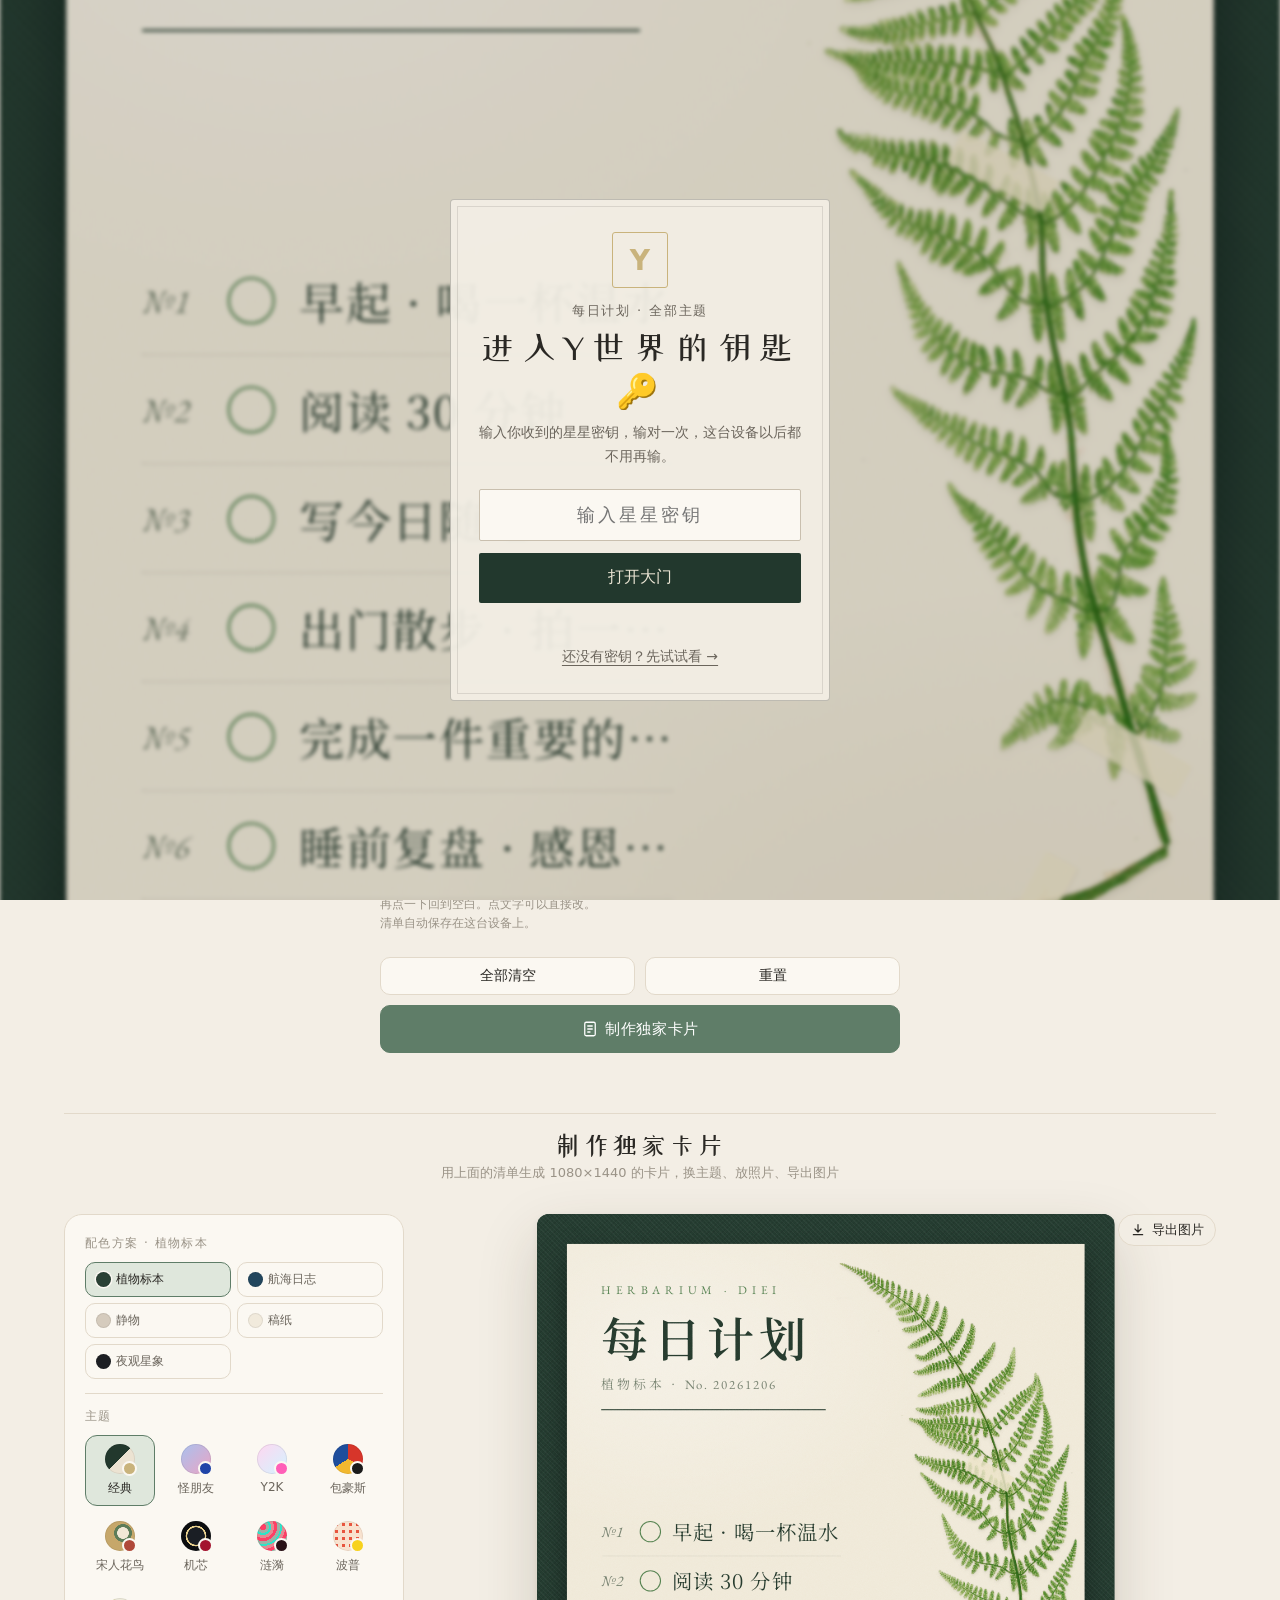
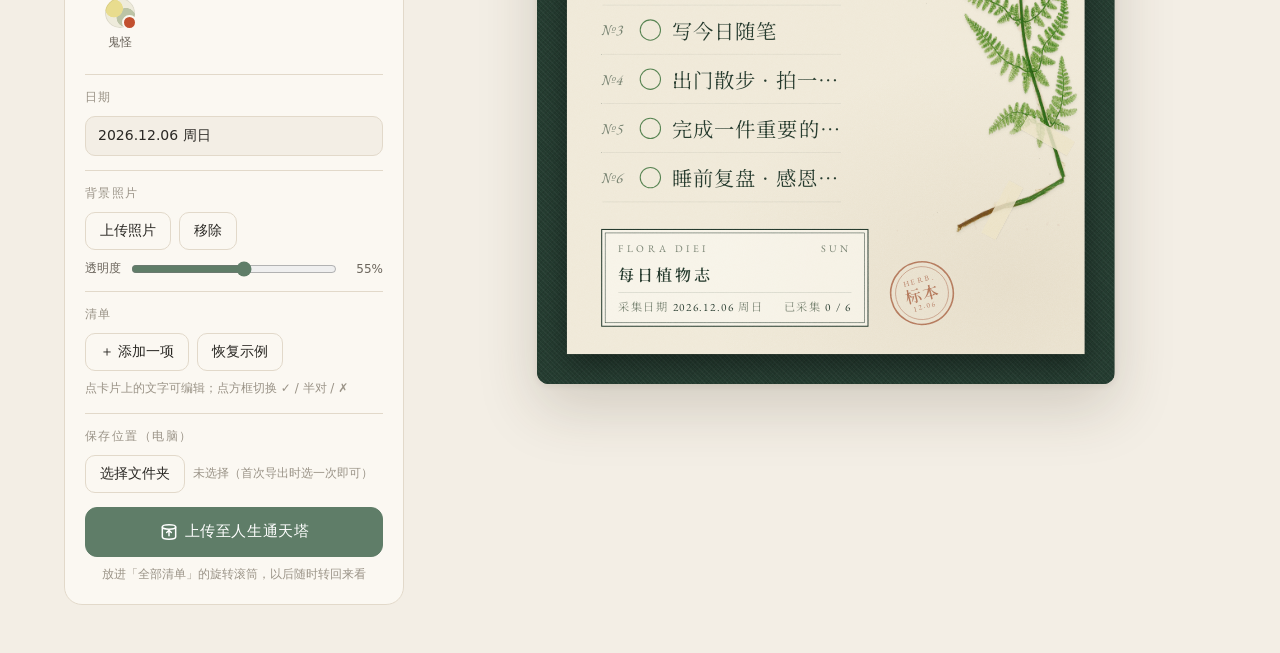
==== commit 3c70abf7: "v34：左上角日期可以点选，换到任意一天 - 点左上角日期弹出日历，切到那天的清单；没记录的日子按默认清单新开，并加上那天指定的事 - 不是今天时显示「回今天」 - 更新提醒里加上这一条  Co-Au" ====
--- a/studio/index.html
+++ b/studio/index.html
@@ -244,6 +244,16 @@
   }
   .brand b { display:block; font-family:var(--font-body); font-weight:500; font-size:17px; letter-spacing:.08em; }
   .brand small { display:block; color:var(--ink-3); font-size:12px; letter-spacing:.04em; margin-top:1px; }
+  /* 左上角日期：点一下弹出日期选择，换到哪天就显示那天的清单 */
+  .top-date-row { display:flex; align-items:center; gap:6px; margin-top:1px; }
+  .top-date-pick { position:relative; display:inline-flex; align-items:center; gap:4px; padding:1px 7px 1px 0; border-radius:8px; cursor:pointer; }
+  .top-date-pick small { margin:0; }
+  .top-date-pick:hover small, .top-date-pick:focus-within small { color:var(--ink-1); }
+  .td-caret { width:9px; height:6px; fill:none; stroke:var(--ink-3); stroke-width:1.6; stroke-linecap:round; stroke-linejoin:round; }
+  .top-date-pick input { position:absolute; inset:0; width:100%; height:100%; opacity:0; border:0; padding:0; margin:0; cursor:pointer; font-size:16px; }
+  .top-date-pick input::-webkit-calendar-picker-indicator { position:absolute; inset:0; width:100%; height:100%; opacity:0; cursor:pointer; }
+  .td-today { border:1px solid var(--rule); background:var(--surface); color:var(--ink-2); border-radius:999px; font-size:11px; line-height:1; padding:3px 8px; cursor:pointer; }
+  .td-today[hidden] { display:none; }
 
   .tabs { display:flex; gap:4px; background:var(--surface-2); padding:4px; border-radius:999px; }
   .tabs a {
@@ -341,6 +351,8 @@
   .t-grip { width:22px; height:36px; flex:none; margin:0 -8px 0 -6px; display:grid; place-items:center; color:var(--ink-3); cursor:grab; touch-action:none; -webkit-user-select:none; user-select:none; }
   .t-grip svg { width:14px; height:20px; fill:currentColor; }
   .t-item.lifting { z-index:5; box-shadow:0 10px 24px rgba(0,0,0,.18); transition:none !important; cursor:grabbing; opacity:.96; }
+  .t-item { -webkit-touch-callout:none; }
+  .t-list.sorting, .t-list.sorting * { -webkit-user-select:none; user-select:none; cursor:grabbing; }
   .t-add { display:flex; gap:8px; }
   .un-gap { margin-top:8px; font-size:13px; color:var(--ink-2); text-align:center; }
   .t-add .field { min-height:46px; font-size:16px; background:var(--surface); }
@@ -844,25 +856,90 @@
   #questList li.ok { color:var(--ink-3); text-decoration:line-through; }
   #questList li.ok .qd { background:#36c9a0; border-color:#36c9a0; }
 
-  /* 我的：3D 小Y + 战绩 */
+  /* 我的：2D 小Y + 战绩 */
   .me-wrap { max-width:520px; margin:0 auto; padding:22px 16px 48px; display:grid; gap:14px; }
-  .me-stage { position:relative; width:100%; aspect-ratio:4 / 5; max-height:62vh; margin:0 auto; border-radius:24px; overflow:hidden;
+  .me-stage { position:relative; width:100%; aspect-ratio:8 / 5; max-height:31vh; margin:0 auto; border-radius:24px; overflow:hidden;
     background:radial-gradient(70% 55% at 50% 45%, var(--surface), var(--surface-2)); border:1.5px solid var(--rule); }
   .me-stage canvas { position:absolute; inset:0; width:100% !important; height:100% !important; touch-action:none; cursor:grab; }
   .me-stage canvas:active { cursor:grabbing; }
-  .me-say { position:absolute; left:14px; top:14px; z-index:2; max-width:70%; padding:7px 12px; border-radius:14px 14px 14px 4px; background:var(--surface);
+  .me-say { position:absolute; left:14px; top:14px; z-index:2; max-width:min(34%, 170px); padding:7px 12px; border-radius:14px 14px 14px 4px; background:var(--surface);
     border:1.5px solid var(--rule); box-shadow:var(--shadow); color:var(--ink-1); font-size:13px; line-height:1.45; pointer-events:none; }
   .me-say.show { animation:sayIn .3s cubic-bezier(.3,.7,.3,1.4); }
   .me-hint { position:absolute; left:0; right:0; bottom:10px; z-index:2; text-align:center; font-size:11.5px; color:var(--ink-3); pointer-events:none; }
-  .me-fallback { position:absolute; inset:12% 18% 14%; display:grid; place-items:center; }
-  .me-fallback[hidden] { display:none; }
-  .me-fallback svg { width:100%; height:100%; }
+  /* 2D 手绘小Y（和表情包同一个形象）：呼吸、挥手、眨眼，点一下跳 */
+  .yy2d { position:absolute; left:50%; top:6%; height:82%; aspect-ratio:200 / 250; transform:translateX(-50%); cursor:pointer; overflow:visible; -webkit-tap-highlight-color:transparent; }
+  .yy-eye { fill:var(--yy-eye, #3d2b2b); stroke:#3d2b2b; stroke-width:1.6; }
+  .yy-breathe, .yy-face { transform-box:view-box; transform-origin:100px 220px; animation:yyBreathe 2.6s ease-in-out infinite; }
+  .yy-arm-r { transform-box:view-box; transform-origin:144px 122px; animation:yyWave 1.6s ease-in-out infinite; }
+  .yy-arm-l { transform-box:view-box; transform-origin:56px 122px; animation:yySway 2.6s ease-in-out infinite; }
+  .yy-ball { transform-box:fill-box; transform-origin:center; animation:yyBob 1.3s ease-in-out infinite; }
+  .yy-eyes { transform-box:view-box; transform-origin:100px 108px; animation:yyBlink 4.2s infinite; }
+  .yy-jump { transform-box:view-box; transform-origin:100px 230px; }
+  .yy2d.hop .yy-jump { animation:yyHop .55s cubic-bezier(.3,.7,.4,1); }
+  @keyframes yyBreathe { 0%,100% { transform:translateY(0) scale(1,1); } 50% { transform:translateY(-2px) scale(1.012,.988); } }
+  @keyframes yyWave { 0%,100% { transform:rotate(0); } 50% { transform:rotate(-16deg); } }
+  @keyframes yySway { 0%,100% { transform:rotate(0); } 50% { transform:rotate(6deg); } }
+  @keyframes yyBob { 0%,100% { transform:translateY(0); } 50% { transform:translateY(-3px); } }
+  @keyframes yyBlink { 0%,92%,100% { transform:scaleY(1); } 95% { transform:scaleY(.1); } }
+  @keyframes yyHop { 0% { transform:translateY(0) scale(1.06,.92); } 40% { transform:translateY(-34px) scale(.96,1.05); } 75% { transform:translateY(0) scale(1.05,.94); } 100% { transform:translateY(0) scale(1); } }
+  @media (prefers-reduced-motion: reduce) { .yy-breathe, .yy-face, .yy-arm-r, .yy-arm-l, .yy-ball, .yy-eyes { animation:none; } }
   .me-id { display:grid; grid-template-columns:auto 1fr auto; align-items:center; gap:10px; font-size:12px; color:var(--ink-2); }
   .me-id b { font-size:16px; color:var(--ink-1); white-space:nowrap; }
   .me-stats { display:grid; grid-template-columns:repeat(3, 1fr); gap:8px; }
   .me-stats div { padding:12px 8px 10px; border-radius:16px; background:var(--surface); border:1.5px solid var(--rule); text-align:center; }
   .me-stats b { display:block; font-family:"Jost", var(--font-ui); font-size:24px; font-weight:700; line-height:1.1; color:var(--ink-1); font-variant-numeric:tabular-nums; }
   .me-stats small { font-size:11.5px; color:var(--ink-3); }
+  dialog.icon-warn h3 { margin:0 0 10px; font-size:19px; line-height:1.4; color:#c2410c; }
+  dialog.icon-warn p { margin:0; font-size:14.5px; line-height:1.75; color:var(--ink-1); }
+  dialog.icon-warn .dialog-actions .btn:first-child { background:#e0603a; border-color:#e0603a; color:#fff; }
+  dialog.bk-dialog h3 { margin:0 0 10px; font-size:19px; }
+  dialog.bk-dialog { max-height:86vh; overflow:auto; }
+  .bk-file { margin:0 0 12px; padding:9px 12px; border-radius:12px; background:var(--surface-2); font:600 13px/1.5 ui-monospace, monospace; word-break:break-all; }
+  .bk-sec { margin:12px 0 4px; font-weight:700; font-size:14.5px; color:var(--ink-1); }
+  .bk-lead { margin:0 0 4px; font-size:14px; line-height:1.7; color:var(--ink-1); }
+  .bk-steps { margin:0; padding-left:1.3em; font-size:14px; line-height:1.75; color:var(--ink-1); }
+  .bk-tip { margin:10px 0 0; font-size:12.5px; line-height:1.6; color:var(--ink-3); }
+  .skin-land { max-height:92vh; overflow:auto; }
+  .skin-land .sl-steps { margin:6px 0 12px; padding-left:1.3em; text-align:left; line-height:1.7; }
+  .skin-land .sl-or { margin:16px 0 4px; padding-top:12px; border-top:1px dashed currentColor; text-align:left; opacity:.85; }
+  .skin-land .sl-form { padding:0 !important; margin:0 !important; background:none !important; border:0 !important; box-shadow:none !important; width:auto !important; }
+  #dfText { width:100%; min-height:120px; margin-top:8px; font-size:15px; line-height:1.7; resize:vertical; }
+  .df-hint { margin:4px 0 0; line-height:1.6; }
+  .df-toggle { min-height:34px; padding:4px 14px; }
+  .df-toggle.on { background:var(--ink-1); color:var(--surface); border-color:var(--ink-1); }
+  .df-apply { width:100%; margin-top:8px; }
+  .dt-form { display:flex; gap:8px; margin-top:8px; }
+  .dt-form .field { flex:1 1 0; width:auto; min-width:0; min-height:40px; font-size:15px; }
+  .dt-form select.field { flex:0 0 auto; width:auto; }
+  .dt-form .btn { flex:none; }
+  .dt-list { list-style:none; margin:10px 0 0; padding:0; display:grid; gap:6px; }
+  .dt-list li { display:flex; align-items:center; gap:10px; padding:8px 10px; border-radius:12px; background:var(--surface-2); font-size:14px; }
+  .dt-list li.past { opacity:.5; }
+  .dt-list li { cursor:pointer; }
+  .dt-list li.editing { outline:2px solid var(--sage); outline-offset:-2px; opacity:1; }
+  .dt-editing { display:flex; align-items:center; justify-content:space-between; gap:8px; margin-top:8px; font-size:13px; color:var(--sage); }
+  .dt-editing[hidden] { display:none; }
+  .dt-editing .btn { min-height:30px; padding:2px 12px; font-size:13px; }
+  .dt-list .dt-when { flex:none; font-size:12px; color:var(--ink-3); min-width:74px; line-height:1.35; }
+  .dt-list .dt-what { flex:1; min-width:0; overflow-wrap:anywhere; }
+  .dt-list .dt-del { flex:none; border:0; background:none; color:var(--ink-3); font-size:18px; line-height:1; padding:4px 6px; cursor:pointer; }
+  dialog.news-dialog h3 { margin:0 0 4px; font-size:20px; }
+  .news-sub { margin:0 0 12px; font-size:13px; color:var(--ink-3); }
+  .news-list { list-style:none; margin:0; padding:0; display:grid; gap:10px; }
+  .news-list li { display:flex; gap:10px; align-items:flex-start; padding:10px 12px; border-radius:14px; background:var(--surface-2); font-size:14px; line-height:1.6; }
+  .news-list li b { display:block; font-size:15px; }
+  .news-list li i { flex:none; font-style:normal; font-size:18px; line-height:1.4; }
+  .news-list .btn { margin-top:6px; min-height:32px; padding:4px 12px; font-size:13px; }
+  .top-list { list-style:none; margin:8px 0 2px; padding:0; display:grid; gap:9px; }
+  .top-list li { display:grid; grid-template-columns:26px 1fr auto; align-items:center; gap:4px 10px; font-size:14px; color:var(--ink-1); }
+  .top-list .rk { grid-row:span 2; width:26px; height:26px; border-radius:50%; display:grid; place-items:center; font:700 13px/1 var(--font-latin, sans-serif); background:var(--surface-2); border:1.5px solid var(--rule); }
+  .top-list li:first-child .rk { background:#ffc21a; border-color:#e8a400; color:#5a3b00; }
+  .top-list .tx { min-width:0; overflow:hidden; text-overflow:ellipsis; white-space:nowrap; font-weight:600; }
+  .top-list .ct { font-size:12.5px; color:var(--ink-3); white-space:nowrap; }
+  .top-list .bar { grid-column:2 / -1; height:6px; border-radius:99px; background:var(--surface-2); overflow:hidden; }
+  .top-list .bar i { display:block; height:100%; border-radius:99px; background:linear-gradient(90deg, #ffc21a, #ff8a1a); }
+  .top-list li.top-empty { display:block; }
+  .top-empty { font-size:13px; color:var(--ink-3); line-height:1.6; }
   .me-emo { padding:10px 14px 12px; border-radius:16px; background:var(--surface); border:1.5px solid var(--rule); }
   .me-chips { display:flex; flex-wrap:wrap; gap:6px; margin-top:6px; }
   .me-wrap .rm-btns .btn { padding:8px 6px; font-size:13.5px; white-space:nowrap; letter-spacing:0; }
@@ -929,6 +1006,18 @@
   .fz-ico { flex:none; width:32px; height:32px; background:no-repeat center/contain url("data:image/svg+xml;utf8,<svg xmlns='http://www.w3.org/2000/svg' viewBox='0 0 24 24'><rect x='3' y='5' width='18' height='14' rx='3' fill='%237ec8ff' stroke='%232a7fd4' stroke-width='1.2'/><path d='M12 8v8M8.5 10l7 4M15.5 10l-7 4' stroke='white' stroke-width='1.6' stroke-linecap='round'/></svg>"); }
   .unlock-dialog img { display:block; width:150px; aspect-ratio:3/4; object-fit:cover; margin:0 auto 12px; border-radius:6px; box-shadow:var(--shadow-lg); }
   .unlock-dialog { text-align:center; }
+  .un-price { display:flex; align-items:baseline; justify-content:center; gap:10px; margin:2px 0 10px; }
+  .un-price b { font-size:34px; font-weight:900; color:#FF4FA3; line-height:1; }
+  .un-price span { font-size:13px; color:var(--ink-2); }
+  .unlock-dialog .dialog-actions { gap:8px; }
+  /* 预览皮肤：只能看，清单和卡片都点不动，不能导出 / 上传 */
+  body.peeking #page, body.peeking #tList, body.peeking .t-add, body.peeking #btnTower, body.peeking #btnExport,
+  body.peeking #btnAdd, body.peeking #btnReset, body.peeking #tClearAll, body.peeking #tResetMarks { pointer-events:none; }
+  body.peeking #btnTower, body.peeking #btnExport { opacity:.4; }
+  body.peeking #preview { position:relative; }
+  .peek-badge { display:none; position:absolute; left:10px; top:10px; z-index:5; padding:6px 12px; border:0; border-radius:99px; cursor:pointer;
+    background:#FF4FA3; color:#fff; font:700 13px/1.2 inherit; box-shadow:0 6px 16px rgba(255,79,163,.4); }
+  body.peeking .peek-badge { display:block; }
   .un-sub { font-size:13px; color:var(--ink-2); line-height:1.6; margin-bottom:14px; }
   .unlock-dialog .btn.big:disabled { opacity:.5; cursor:not-allowed; }
   .un-or { font-size:12px; color:var(--ink-3); margin:10px 0; }
@@ -981,7 +1070,7 @@
   <header class="topbar">
     <div class="brand">
       <div class="brand-mark">日</div>
-      <div><b>每日计划</b><small id="topDate"></small></div>
+      <div><b>每日计划</b><span class="top-date-row"><label class="top-date-pick" title="点一下换日期"><small id="topDate"></small><svg class="td-caret" viewBox="0 0 10 6" aria-hidden="true"><path d="M1 1l4 4 4-4"/></svg><input type="date" id="topDatePick" aria-label="换一天"></label><button type="button" class="td-today" id="tdToday" hidden>回今天</button></span></div>
     </div>
     <nav class="tabs">
       <a href="#today" data-view="today">
@@ -1167,6 +1256,7 @@
           <span class="chip" id="exportTip"></span>
         </div>
         <div class="preview" id="preview">
+          <button type="button" class="peek-badge" id="peekBadge">预览 · ¥1 解锁</button>
           <div class="stage" id="stage">
             <div class="page" id="page">
               <div class="base"></div>
@@ -1221,8 +1311,32 @@
       <div class="me-wrap">
         <div class="me-stage" id="meStage">
           <div class="me-say" id="meSay">嗨，我是小Y～</div>
-          <div class="me-fallback" id="meFallback" hidden></div>
-          <small class="me-hint">拖动转一圈 · 点它会跳</small>
+          <svg class="yy2d" viewBox="0 0 200 250" aria-label="小Y">
+            <defs>
+              <filter id="yyWob" x="-10%" y="-10%" width="120%" height="120%"><feTurbulence type="fractalNoise" baseFrequency=".035" numOctaves="2" seed="2"><animate attributeName="seed" values="2;5;8" dur=".5s" calcMode="discrete" repeatCount="indefinite"/></feTurbulence><feDisplacementMap in="SourceGraphic" scale="2.6"/></filter>
+              <pattern id="yyHatch" width="7" height="7" patternUnits="userSpaceOnUse" patternTransform="rotate(-32)"><path d="M0 3.5h7" stroke="#ee93b2" stroke-width="1.6" opacity=".75"/></pattern>
+              <clipPath id="yyBodyClip"><rect x="55" y="62" width="90" height="116" rx="7"/></clipPath>
+            </defs>
+            <ellipse class="yy-shadow" cx="100" cy="236" rx="46" ry="6" fill="#000" opacity=".08"/>
+            <g class="yy-jump"><g class="yy-breathe" filter="url(#yyWob)" stroke="#3d2b2b" stroke-linecap="round" stroke-linejoin="round">
+              <path d="M86 176 L83 218 M114 176 L118 218" stroke-width="4" fill="none"/>
+              <ellipse cx="80" cy="222" rx="13" ry="6.5" fill="#fbd3df" stroke-width="2.5"/><ellipse cx="121" cy="222" rx="13" ry="6.5" fill="#fbd3df" stroke-width="2.5"/>
+              <g class="yy-arm-l"><path d="M56 122 Q44 136 38 154" stroke-width="4" fill="none"/><path d="M38 154 l-6 3 M38 154 l-2 7 M38 154 l4 6" stroke-width="2.4" fill="none"/><circle cx="38" cy="154" r="3.6" fill="#fbd3df" stroke-width="2"/></g>
+              <g class="yy-arm-r"><path d="M144 122 Q160 110 168 90" stroke-width="4" fill="none"/><path d="M168 90 l-2 -7 M168 90 l5 -5 M168 90 l7 0" stroke-width="2.4" fill="none"/><circle cx="168" cy="90" r="3.6" fill="#fbd3df" stroke-width="2"/></g>
+              <path d="M126 62 Q124 48 130 38" stroke-width="3.5" fill="none"/><circle class="yy-ball" cx="132" cy="33" r="6" fill="#f5c44a" stroke-width="2.5"/>
+              <path d="M68 62 L66 40 L76 50 L84 36 L91 50 L100 40 L98 62 Z" fill="#f5c44a" stroke-width="2.6"/>
+              <rect x="55" y="62" width="90" height="116" rx="7" fill="#fbd0dd" stroke="none"/>
+              <rect x="55" y="62" width="90" height="116" fill="url(#yyHatch)" clip-path="url(#yyBodyClip)" stroke="none"/>
+              <rect x="55" y="62" width="90" height="116" rx="7" fill="none" stroke-width="4.2"/>
+            </g>
+            <g class="yy-face">
+              <ellipse cx="76" cy="121" rx="9" ry="5" fill="#f6a184" opacity=".85"/><ellipse cx="124" cy="121" rx="9" ry="5" fill="#f6a184" opacity=".85"/>
+              <g class="yy-eyes"><ellipse class="yy-eye" cx="86" cy="108" rx="4.6" ry="5.4"/><ellipse class="yy-eye" cx="114" cy="108" rx="4.6" ry="5.4"/>
+                <circle cx="87.4" cy="106.2" r="1.4" fill="#fff"/><circle cx="115.4" cy="106.2" r="1.4" fill="#fff"/></g>
+              <path d="M92 122 Q100 129 108 122" fill="none" stroke="#3d2b2b" stroke-width="2.8" stroke-linecap="round"/>
+            </g></g>
+          </svg>
+          <small class="me-hint">点它会跳</small>
         </div>
         <div class="me-id">
           <b id="meTitle">Lv.1</b>
@@ -1241,6 +1355,10 @@
           <div class="q-head"><span>小Y 的眼睛颜色</span><small>颜色就是心情</small></div>
           <div class="me-chips" id="meEmo"></div>
         </div>
+        <div class="me-emo me-top" id="meTop">
+          <div class="q-head"><span>你做得最多的事</span><small id="topState"></small></div>
+          <ol class="top-list" id="topList"></ol>
+        </div>
         <div class="me-emo me-safe" id="meSafe">
           <div class="q-head"><span>数据安全</span><small id="sfState"></small></div>
           <p class="sf-warn" id="sfWarn" hidden></p>
@@ -1253,6 +1371,10 @@
             <button class="btn" id="sfFromFile">从文件恢复</button>
             <button class="btn" id="sfPaste">粘贴恢复</button>
           </div>
+          <details class="bk-help" id="bkHelp">
+            <summary>备份存到哪了？怎么导回来？</summary>
+            <div id="bkHelpBody"></div>
+          </details>
           <details>
             <summary>什么情况会丢记录？</summary>
             <ul>
@@ -1266,14 +1388,40 @@
             最稳的做法：添加到主屏幕，每周「备份到文件」或「复制备份文字」存进备忘录 / 发给微信文件传输助手一次。
           </details>
         </div>
+        <div class="me-emo me-defaults" id="meDefaults">
+          <div class="q-head"><span>每日默认清单</span><small id="dfState">还没设置</small></div>
+          <p class="chip df-hint">每天都要做的固定小事写在这里，一行一件。新的一天打开时，清单会自动填好这些。</p>
+          <textarea class="field" id="dfText" rows="5" placeholder="喝 1.5L 水&#10;睡够 8 小时&#10;好好吃一顿饭&#10;出门晒 10 分钟太阳"></textarea>
+          <div class="rm-btns">
+            <button class="btn primary" id="dfSave">保存为每日默认</button>
+            <button class="btn" id="dfFromToday">填入今天的清单</button>
+          </div>
+          <div class="rm-row"><span>新的一天自动套用</span><button class="btn df-toggle" id="dfToggle">已开启</button></div>
+          <button class="btn df-apply" id="dfApply">今天也换成默认清单</button>
+        </div>
+        <div class="me-emo me-dated" id="meDated">
+          <div class="q-head"><span>指定日期的事</span><small id="dtState">还没有</small></div>
+          <p class="chip df-hint">提前写好哪天要做什么，到了那天打开每日清单，这件事会自动出现在清单里。点下面的一条可以修改。</p>
+          <div class="dt-form">
+            <input class="field" type="date" id="dtDate" aria-label="日期">
+            <select class="field" id="dtRepeat" aria-label="重复"><option value="">只这一天</option><option value="year">每年这天</option></select>
+          </div>
+          <div class="dt-form">
+            <input class="field" id="dtText" maxlength="40" placeholder="比如：交房租 / 妈妈生日 / 复诊">
+            <button class="btn primary" id="dtAdd">添加</button>
+          </div>
+          <div class="dt-editing" id="dtEditing" hidden><span>正在修改这一条</span><button class="btn" id="dtCancel">取消</button></div>
+          <ul class="dt-list" id="dtList"></ul>
+        </div>
         <div class="me-emo me-remind">
-          <div class="q-head"><span>提醒</span><small id="rmState">没开</small></div>
-          <div class="rm-row"><span>每天几点叫我</span><input class="field rm-time" type="time" id="rmTime" value="20:00"></div>
+          <div class="q-head"><span>每日提醒</span><small id="rmState">没开</small></div>
+          <div class="rm-row"><span>中午提醒</span><input class="field rm-time" type="time" id="rmTime0" value="12:00"></div>
+          <div class="rm-row"><span>晚上提醒</span><input class="field rm-time" type="time" id="rmTime1" value="20:00"></div>
           <div class="rm-btns">
             <button class="btn primary" id="rmOn">开启提醒</button>
             <button class="btn" id="rmIcs">加到手机日历</button>
           </div>
-          <p class="chip rm-note" id="rmNote">到点还有没打勾的事，小Y会提醒你「还有 X 件待办」，App 图标上也会显示剩几件。</p>
+          <p class="chip rm-note" id="rmNote">默认每天 12:00 和 20:00，到点还有没打勾的事，小Y会提醒你「还有 X 件待办」，App 图标上也会显示剩几件。不想要可以关掉。</p>
         </div>
         <button class="btn" id="meBadgeWall">查看徽章墙</button>
       </div>
@@ -1297,15 +1445,28 @@
   <dialog class="day-dialog unlock-dialog" id="unlockDialog">
     <img id="unPreview" alt="">
     <h3>解锁「<span id="unName"></span>」</h3>
-    <p class="un-sub">每个主题都带 7 套配色。攒够 <span id="unCost2">10000</span> 颗星星就能免费换；不想等，花 1 元买一把星星密钥，马上解锁。</p>
+    <div class="un-price"><b>¥1</b><span>解锁这款皮肤 · 7 种构图 · 永久可用</span></div>
+    <p class="un-sub">每个主题都带 7 套配色。攒够 <span id="unCost2">10000</span> 颗星星就能免费换；不想等，可以到小红书「ADHD乐园」主页的置顶笔记里获得这款皮肤，点发货消息里的链接就解锁；也可以把那条链接粘贴到下面。</p>
     <button class="btn primary big" id="unBuy">用 <span id="unCost">10000</span> 星解锁</button>
     <div class="un-gap" id="unGap"></div>
     <div class="un-or">或</div>
-    <div class="un-code"><input class="field" id="unCode" placeholder="输入星星密钥" autocomplete="off" autocapitalize="characters"><button class="btn" id="unRedeem">兑换</button></div>
+    <div class="un-code"><input class="field" id="unCode" placeholder="粘贴发货链接或密钥" autocomplete="off" autocapitalize="characters"><button class="btn" id="unRedeem">兑换</button></div>
     <div class="un-err" id="unErr"></div>
-    <div class="dialog-actions"><button class="btn" id="unClose">先不了</button></div>
+    <div class="dialog-actions"><button class="btn" id="unPeek">先看看长什么样</button><button class="btn" id="unClose">先不了</button></div>
   </dialog>
 
+
+  <dialog class="day-dialog bk-dialog" id="bkDialog">
+    <h3 id="bkTitle">备份好了 ✓</h3>
+    <div id="bkBody"></div>
+    <div class="dialog-actions"><button class="btn primary" id="bkOk">知道了</button></div>
+  </dialog>
+  <dialog class="day-dialog news-dialog" id="newsDialog">
+    <h3>每日清单更新啦 ✦</h3>
+    <p class="news-sub">这次新加了这些：</p>
+    <ul class="news-list" id="newsList"></ul>
+    <div class="dialog-actions"><button class="btn primary" id="newsOk">知道了</button></div>
+  </dialog>
   <dialog class="day-dialog" id="pasteDialog">
     <h3>粘贴恢复</h3>
     <p class="chip">把之前「复制备份文字」存下的整段文字粘贴进来。会和现在的记录合并，同一天保留较新的那份，不会删掉现有的。</p>
@@ -1338,6 +1499,11 @@
   </dialog>
   <div class="install-arrow" id="installArrow" hidden></div>
 
+  <dialog class="day-dialog icon-warn" id="iconWarn">
+    <h3 id="iwTitle"></h3>
+    <p id="iwText"></p>
+    <div class="dialog-actions"><button class="btn primary" id="iwOk"></button><button class="btn" id="iwBackup">先去备份</button></div>
+  </dialog>
   <dialog class="day-dialog" id="dayDialog">
     <div id="dayDialogCard"></div>
     <div class="dialog-actions">
@@ -1412,10 +1578,35 @@
     return m ? `${m[1]}-${m[2].padStart(2, "0")}-${m[3].padStart(2, "0")}` : null;
   }
   const currentKey = () => keyFrom($("#dateInput").value);
+  /* 每日默认清单：「我的」里设置；新的一天、全部清空、重置、上传后换下一张卡时，自动填好这些事 */
+  const DEF_KEY = "dailyplan.defaults.v1";
+  let DEFS = { on: false, items: [] };
+  try { DEFS = Object.assign(DEFS, JSON.parse(localStorage.getItem(DEF_KEY)) || {}); } catch (e) {}
+  const saveDefs = () => { try { localStorage.setItem(DEF_KEY, JSON.stringify(DEFS)); } catch (e) {} if (window.vaultSave) vaultSave(); };
+  const defaultItems = () => (DEFS.on && DEFS.items.length ? DEFS.items.map((text) => ({ text, mark: "empty" })) : null);
   const sortedKeys = () => Object.keys(days).sort().reverse();
+  /* 指定日期的事：{ id, date:"YYYY-MM-DD", text, repeat:""|"year", last:"上次加进清单的那天" }
+     到了那天，打开清单就自动加进去（每条每天只加一次，删掉了不会再冒出来） */
+  const DATED_KEY = "dailyplan.dated.v1";
+  let DATED = [];
+  try { DATED = JSON.parse(localStorage.getItem(DATED_KEY)) || []; } catch (e) {}
+  if (!Array.isArray(DATED)) DATED = [];
+  const saveDated = () => { try { localStorage.setItem(DATED_KEY, JSON.stringify(DATED)); } catch (e) {} if (window.vaultSave) vaultSave(); };
+  const datedHits = (k) => DATED.filter((e) => k && (e.date === k || (e.repeat === "year" && k >= e.date && e.date.slice(5) === k.slice(5))));
+  /* force：全部清空 / 换成默认清单后，把今天该做的事再放回来 */
+  function applyDated(k, force) {
+    let changed = false;
+    datedHits(k).forEach((e) => {
+      if (!force && e.last === k) return;
+      if (!items.some((x) => x.text === e.text)) { items.push({ id: idSeq++, text: e.text, mark: "empty" }); changed = true; }
+      if (e.last !== k) { e.last = k; saveDated(); }
+    });
+    return changed;
+  }
 
   /* 只有真的改动过才存，打开页面不会凭空多出一天 */
   function saveDay() {
+    if (document.body.classList.contains("peeking")) return;   // 预览皮肤时不存
     const k = currentKey();
     if (!k) return;
     const towered = days[k] && days[k].towered;
@@ -1464,19 +1655,41 @@
     const v = $("#dateInput").value;
     $("#dateText").textContent = v || " ";
     $("#topDate").textContent = prettyDate(v);
+    const k = keyFrom(v);
+    if (k) $("#topDatePick").value = k;
+    $("#tdToday").hidden = !k || k === keyFrom(todayStr());
     $("#tDate").textContent = prettyDate(v);
   }
   $("#dateInput").addEventListener("input", () => { syncDateText(); if (isDesigned()) render(); });
   /* 改到一个已记录过的日期 → 载入那天的清单 */
   $("#dateInput").addEventListener("change", () => {
     const k = currentKey();
-    if (k && loadDay(k)) renderAll();
+    if (k && loadDay(k)) { if (applyDated(k)) saveDay(); renderAll(); }
   });
+  /* 换到某一天：有记录就打开那天；没记录就新开一张（每日默认清单 → 最近一天的事项），再加上那天指定的事 */
+  function goDay(k) {
+    if (!k) return;
+    if (document.activeElement && document.activeElement.blur) document.activeElement.blur();
+    $("#dateInput").value = labelOf(k);
+    syncDateText();
+    if (!loadDay(k)) {
+      const recent = sortedKeys()[0];
+      setItems(defaultItems() || (recent ? days[recent].items.map((x) => ({ text: x.text, mark: "empty" })) : DEFAULT_ITEMS));
+    }
+    if (applyDated(k)) saveDay();
+    renderAll();
+    if (location.hash.slice(1) !== "today" && location.hash) location.hash = "#today";
+  }
+  $("#topDatePick").addEventListener("change", (e) => goDay(e.target.value));
+  /* 电脑上点文字也能直接弹出日历 */
+  $("#topDatePick").addEventListener("click", (e) => { try { e.target.showPicker && e.target.showPicker(); } catch (_) {} });
+  $("#tdToday").addEventListener("click", () => goDay(keyFrom(todayStr())));
 
   /* ───────────────── 配色切换 ───────────────── */
   const swatches = document.querySelectorAll(".swatch");
   const isDesigned = () => DESIGNED.includes(document.body.dataset.theme);
   function setTheme(name, save) {
+    if (save && window.PEEK) PEEK.drop();
     document.body.dataset.theme = name;
     swatches.forEach((x) => x.classList.toggle("active", x.dataset.setTheme === name || (x.dataset.setTheme === "classic" && CLASSIC.includes(name))));
     if (CLASSIC.includes(name)) { palSel.classic = CLASSIC.indexOf(name); }
@@ -1645,6 +1858,7 @@
       grip.setAttribute("aria-label", "按住上下拖动，调整顺序");
       grip.innerHTML = '<svg viewBox="0 0 10 16"><circle cx="2.5" cy="3" r="1.5"/><circle cx="7.5" cy="3" r="1.5"/><circle cx="2.5" cy="8" r="1.5"/><circle cx="7.5" cy="8" r="1.5"/><circle cx="2.5" cy="13" r="1.5"/><circle cx="7.5" cy="13" r="1.5"/></svg>';
       grip.addEventListener("pointerdown", (e) => startSort(e, li));
+      li.addEventListener("pointerdown", (e) => pressSort(e, li));
 
       li.dataset.id = it.id;
       li.append(grip, box, text, del);
@@ -1661,35 +1875,83 @@
       : total && items.every((x) => x.mark !== "empty") ? "今天结束了。没做成的也没关系，明天再来。" : "";
   }
   /* 按住把手上下拖：被拖的那块跟着手指走，经过别的块就换位置，松手后存新顺序 */
+  /* 按住卡片：电脑上按住往上下拖就开始排；手机上长按 0.3 秒（会轻震一下）再拖，不长按就是正常滚动 */
+  function pressSort(e, li) {
+    if (sorting || e.button > 0 || e.target.closest(".t-check, .t-del, .t-grip")) return;
+    const tx = e.target.closest(".t-text");
+    if (tx && document.activeElement === tx) return;   // 正在改字时不拖
+    const x0 = e.clientX, y0 = e.clientY, id = e.pointerId;
+    if (e.pointerType === "mouse") {
+      const mv = (ev) => {
+        const dy = Math.abs(ev.clientY - y0);
+        if (dy > 6 && dy > Math.abs(ev.clientX - x0)) { off(); startSort(ev, li); }
+      };
+      const off = () => { window.removeEventListener("pointermove", mv); window.removeEventListener("pointerup", off); };
+      window.addEventListener("pointermove", mv); window.addEventListener("pointerup", off);
+      return;
+    }
+    const t = setTimeout(() => { off(); startSort({ clientY: y0, pointerId: id }, li); }, 300);
+    const mv = (ev) => { if (Math.hypot(ev.clientX - x0, ev.clientY - y0) > 8) off(); };
+    const off = () => {
+      clearTimeout(t);
+      li.removeEventListener("pointermove", mv);
+      ["pointerup", "pointercancel"].forEach((n) => li.removeEventListener(n, off));
+    };
+    li.addEventListener("pointermove", mv);
+    li.addEventListener("pointerup", off); li.addEventListener("pointercancel", off);
+  }
+  let sorting = null;
   function startSort(e, li) {
-    e.preventDefault(); e.stopPropagation();
-    const grip = e.currentTarget;
-    try { grip.setPointerCapture(e.pointerId); } catch (_) {}
-    const grab = e.clientY - li.getBoundingClientRect().top;
-    let shift = 0;
+    if (sorting) return;
+    if (e.cancelable) e.preventDefault();
+    if (e.stopPropagation) e.stopPropagation();
+    if (document.activeElement && li.contains(document.activeElement)) document.activeElement.blur();
+    try { getSelection().removeAllRanges(); } catch (_) {}
+    try { li.setPointerCapture(e.pointerId); } catch (_) {}
+    const st = sorting = { y: e.clientY, startY: e.clientY, startTop: li.offsetTop, startScroll: window.scrollY, id: e.pointerId, raf: 0 };
     li.classList.add("lifting");
-    if (navigator.vibrate) try { navigator.vibrate(8); } catch (_) {}
-    const move = (ev) => {
-      const want = ev.clientY - grab, mid = want + li.offsetHeight / 2;
+    tList.classList.add("sorting");
+    if (navigator.vibrate) try { navigator.vibrate(10); } catch (_) {}
+    /* 用 offsetTop 算位置（不受 transform 影响），卡片跟手不抖 */
+    const place = () => {
+      const want = st.startTop + (st.y - st.startY) + (window.scrollY - st.startScroll);
+      const mid = want + li.offsetHeight / 2;
       let before = null;
       for (const sib of tList.children) {
         if (sib === li) continue;
-        const r = sib.getBoundingClientRect();
-        if (mid < r.top + r.height / 2) { before = sib; break; }
+        if (mid < sib.offsetTop + sib.offsetHeight / 2) { before = sib; break; }
       }
       if (li.nextElementSibling !== before) tList.insertBefore(li, before);
-      const natural = li.getBoundingClientRect().top - shift;
-      shift = want - natural;
-      li.style.transform = `translateY(${shift}px)`;
+      li.style.transform = `translateY(${want - li.offsetTop}px) scale(1.02)`;
     };
-    const end = () => {
-      grip.removeEventListener("pointermove", move); grip.removeEventListener("pointerup", end); grip.removeEventListener("pointercancel", end);
-      li.classList.remove("lifting"); li.style.transform = "";
+    /* 拖到屏幕上下边缘时自动滚动，长清单也能一路拖到底 */
+    const tick = () => {
+      const H = window.innerHeight, top = 80, bottom = H - 110;
+      let v = 0;
+      if (st.y < top) v = -Math.min(18, Math.ceil((top - st.y) / 5));
+      else if (st.y > bottom) v = Math.min(18, Math.ceil((st.y - bottom) / 5));
+      if (v) { window.scrollBy(0, v); place(); }
+      st.raf = requestAnimationFrame(tick);
+    };
+    const move = (ev) => { if (ev.pointerId !== st.id) return; st.y = ev.clientY; place(); };
+    const block = (ev) => { if (ev.cancelable) ev.preventDefault(); };   // 拖的时候页面不跟着滚
+    const end = (ev) => {
+      if (ev && ev.pointerId !== undefined && ev.pointerId !== st.id) return;
+      cancelAnimationFrame(st.raf);
+      window.removeEventListener("pointermove", move);
+      window.removeEventListener("pointerup", end); window.removeEventListener("pointercancel", end);
+      document.removeEventListener("touchmove", block);
+      li.classList.remove("lifting"); tList.classList.remove("sorting"); li.style.transform = "";
+      sorting = null;
       const next = [...tList.children].map((x) => items.find((it) => it.id === Number(x.dataset.id))).filter(Boolean);
       if (next.length === items.length && next.some((x, i) => x !== items[i])) { items = next; saveDay(); }
       renderAll();
     };
-    grip.addEventListener("pointermove", move); grip.addEventListener("pointerup", end); grip.addEventListener("pointercancel", end);
+    window.addEventListener("pointermove", move);
+    window.addEventListener("pointerup", end); window.addEventListener("pointercancel", end);
+    document.addEventListener("touchmove", block, { passive: false });
+    place();
+    st.raf = requestAnimationFrame(tick);
   }
 
   $("#tAdd").addEventListener("submit", (e) => {
@@ -1702,10 +1964,14 @@
     renderAll();
     if (window.GAME) GAME.quest("add");
   });
-  /* 全部清空：删掉今天所有事项；重置：日期回到今天，事项留着、勾和叉清掉（像刚打开一样） */
+  /* 全部清空：删掉今天所有事项，换成 5 件照顾自己的基础小事（不留一张空白清单）；
+     重置：日期回到今天，事项留着、勾和叉清掉（像刚打开一样） */
+  const BASIC_ITEMS = ["喝 1.5L 水", "睡够 8 小时", "好好吃一顿饭", "出门晒 10 分钟太阳", "做一件让自己开心的小事"];
   $("#tClearAll").addEventListener("click", () => {
-    if (!items.length || !confirm("把今天的事项全部删掉？")) return;
-    items = [];
+    const def = defaultItems();
+    if (!items.length || !confirm(def ? "把今天的事项全部删掉？\n\n清空后会换成你的每日默认清单，可以再改。" : "把今天的事项全部删掉？\n\n清空后会换成 5 件照顾自己的基础小事，可以再改。")) return;
+    setItems(def || BASIC_ITEMS.map((text) => ({ text, mark: "empty" })));
+    applyDated(currentKey(), true);
     saveDay();
     renderAll();
   });
@@ -1717,7 +1983,7 @@
     if (days[k] && days[k].towered) { loadDay(k); nextCard(k); return; }
     if (!loadDay(k)) {
       const recent = sortedKeys()[0];
-      setItems(recent ? days[recent].items : DEFAULT_ITEMS);
+      setItems(defaultItems() || (recent ? days[recent].items : DEFAULT_ITEMS));
     }
     items.forEach((x) => { x.mark = "empty"; });
     if (days[k]) saveDay();
@@ -1734,7 +2000,8 @@
     const texts = items.filter((x) => x.text).map((x) => ({ text: x.text, mark: "empty" }));
     $("#dateInput").value = labelOf(k);
     syncDateText();
-    if (!loadDay(k)) setItems(texts.length ? texts : DEFAULT_ITEMS);
+    if (!loadDay(k)) setItems(defaultItems() || (texts.length ? texts : DEFAULT_ITEMS));
+    applyDated(k);
     renderAll();
   }
 
@@ -4850,21 +5117,48 @@
     buildDrum();
   });
 
-  /* 备份：导出 / 导入 JSON（合并，同一天保留较新的） */
+  /* 备份：导出 / 导入 JSON（合并，同一天保留较新的）
+     文件备份里还带上通天塔每一天的成品卡图片（shots），不然恢复后塔里全是素卡；复制文字的备份太长放不下图片，只带清单。 */
+  const blobToDataURL = (b) => new Promise((res) => { const fr = new FileReader(); fr.onload = () => res(fr.result); fr.onerror = () => res(null); fr.readAsDataURL(b); });
+  async function shotsData() {
+    const out = {};
+    for (const k of Object.keys(days)) {
+      const b = await idb.get("shot:" + k);
+      if (b instanceof Blob) { const u = await blobToDataURL(b); if (u) out[k] = u; }
+    }
+    return out;
+  }
+  /* 把备份里的成品卡图片写回手机：这一天本地没有图，或者这一天刚被备份里的较新版本替换了 */
+  async function restoreShots(map, replaced) {
+    let n = 0;
+    for (const [k, u] of Object.entries(map || {})) {
+      if (!days[k] || typeof u !== "string" || !u.startsWith("data:image/")) continue;
+      if (shots[k] && !replaced.has(k)) continue;
+      try {
+        const b = await (await fetch(u)).blob();
+        if (await idb.set("shot:" + k, b)) { if (shots[k]) URL.revokeObjectURL(shots[k]); shots[k] = URL.createObjectURL(b); n++; }
+      } catch (e) {}
+    }
+    if (n) buildDrum();
+    return n;
+  }
   async function doBackup() {
     const d = new Date();
     const snap = window.GAME ? GAME.state() : null;
     if (window.GAME) GAME.sealed();   // 先记上这次封存（含 +20 星），备份文件里就是最新的；取消了再退回去
     const data = backupData();
+    try { data.shots = await shotsData(); } catch (e) {}
     const name = `每日计划备份_${d.getFullYear()}-${p2(d.getMonth()+1)}-${p2(d.getDate())}.json`;
     const file = new File([JSON.stringify(data, null, 2)], name, { type: "application/json" });
     try {
       if (isMobile() && navigator.canShare && navigator.canShare({ files: [file] })) {
         await navigator.share({ files: [file], title: "每日计划备份" });   // 选「存储到文件」/ iCloud / 网盘
+        bkShow({ name, how: "share" });
       } else {
         const url = URL.createObjectURL(file), a = document.createElement("a");
         a.href = url; a.download = name; a.click();
         setTimeout(() => URL.revokeObjectURL(url), 5000);
+        bkShow({ name, how: "download" });
       }
       return true;
     } catch (e) { if (snap) GAME.rollback(snap); return false; }   // 用户取消
@@ -4874,18 +5168,26 @@
     const unlocks = {};
     try { for (let i = 0; i < localStorage.length; i++) { const k = localStorage.key(i); if (k.startsWith("dailyplan.unlock.")) unlocks[k] = localStorage.getItem(k); } } catch (e) {}
     return { app: "daily-plan", version: 3, exportedAt: new Date().toISOString(), days, palettes: palSel,
-      lastTheme: document.body.dataset.theme, game: window.GAME ? GAME.state() : undefined, unlocks };
+      lastTheme: document.body.dataset.theme, game: window.GAME ? GAME.state() : undefined, unlocks, defaults: DEFS, dated: DATED };
   }
   /* 合并一份备份进来：同一天保留较新的，不删现有的 */
   function mergeBackup(data) {
     if (!data || typeof data !== "object" || !data.days) throw new Error("bad");
     let n = 0;
+    const replaced = new Set();
     Object.entries(data.days).forEach(([k, d]) => {
       if (!/^\d{4}-\d{2}-\d{2}$/.test(k) || !d || !Array.isArray(d.items)) return;
-      if (!days[k] || (d.updatedAt || 0) > (days[k].updatedAt || 0)) { days[k] = d; n++; }
+      if (!days[k] || (d.updatedAt || 0) > (days[k].updatedAt || 0)) { days[k] = d; n++; replaced.add(k); }
     });
+    if (data.shots) restoreShots(data.shots, replaced);
     persist();
     if (data.palettes) { Object.assign(palSel, data.palettes); savePal(); }
+    if (Array.isArray(data.dated) && data.dated.length) {
+      const have = new Set(DATED.map((e) => e.date + "|" + e.text));
+      data.dated.forEach((e) => { if (e && e.date && e.text && !have.has(e.date + "|" + e.text)) DATED.push(e); });
+      saveDated(); if (window.dtUI) dtUI();
+    }
+    if (data.defaults && Array.isArray(data.defaults.items) && data.defaults.items.length && !DEFS.items.length) { DEFS = { on: !!data.defaults.on, items: data.defaults.items.slice(0, 12) }; saveDefs(); if (window.dfUI) dfUI(); }
     if (data.unlocks) { try { Object.entries(data.unlocks).forEach(([k, v]) => { if (k.startsWith("dailyplan.unlock.") && !localStorage.getItem(k)) localStorage.setItem(k, v); }); } catch (e) {} }
     const gameBack = data.game && window.GAME ? GAME.restore(data.game) : false;
     const k = currentKey();
@@ -4893,7 +5195,10 @@
     buildDrum(); renderAll();
     return { n, gameBack };
   }
-  function mergeMsg(r) { return `已导入 ${r.n} 天的清单${r.gameBack ? "，星星、连胜、徽章和已解锁的主题也恢复了" : ""}。`; }
+  function mergeMsg(r) {
+    return (r.n ? `恢复好了：导入了 ${r.n} 天的清单` : "恢复好了：备份里的日子这台手机上都已经有了（同一天保留较新的那份）")
+      + (r.gameBack ? "，星星、连胜、徽章和已解锁的主题也回来了" : "") + "。\n\n手机上现有的记录一条都没删。去「全部清单」就能看到。";
+  }
   $("#btnBackup").addEventListener("click", doBackup);
   $("#btnRestore").addEventListener("click", () => $("#restoreFile").click());
   $("#restoreFile").addEventListener("change", (e) => {
@@ -4958,12 +5263,13 @@
     async set(key, val) {
       try {
         const db = await this.open();
-        await new Promise((res) => {
-          const tx = db.transaction("kv", "readwrite").objectStore("kv").put(val, key);
-          tx.onsuccess = () => { db.close(); res(); };
-          tx.onerror = () => { db.close(); res(); };
+        return await new Promise((res) => {
+          const tx = db.transaction("kv", "readwrite");
+          tx.objectStore("kv").put(val, key);
+          tx.oncomplete = () => { db.close(); res(true); };
+          tx.onerror = tx.onabort = () => { db.close(); res(false); };
         });
-      } catch (e) {}
+      } catch (e) { return false; }
     },
     async del(key) {
       try {
@@ -5086,7 +5392,7 @@
     if (TRIAL) {
       wm = document.createElement("div");
       wm.className = "trial-mark";
-      wm.innerHTML = `<div class="trial-grid">${"<span>试用 · Y世界</span>".repeat(42)}</div><div class="trial-strip">试用版 · 购买后输入星星密钥即可去掉水印</div>`;
+      wm.innerHTML = `<div class="trial-grid">${"<span>试用 · Y世界</span>".repeat(42)}</div><div class="trial-strip">试用版 · 获得「每日清单」后就没有水印啦</div>`;
       page.appendChild(wm);
     }
     try {
@@ -5165,9 +5471,21 @@
 
   /* 上传至人生通天塔：把今天这张存进「全部清单」，跳过去转到它 */
   /* 把现在制好的成品卡缩成 432×576 的 JPEG 存起来，通天塔里放的就是这张 */
+  /* 手机上（特别是 iPhone Safari）截图库第一次截常常失败或截出空白：最多试 3 次，
+     截出来太小（基本是空白）也算失败；存进 IndexedDB 后再读回来确认。全都不行就抛错，不放素卡进塔。 */
+  const withTimeout = (p, ms) => Promise.race([p, new Promise((_, rej) => setTimeout(() => rej(new Error("timeout")), ms))]);
   async function captureShot(k) {
-    if (!window.htmlToImage) return;
-    const big = await makeBlob();
+    if (!window.htmlToImage) throw new Error("截图组件没加载");
+    const safari = /Safari/.test(navigator.userAgent) && !/Chrome|CriOS|Android/.test(navigator.userAgent);
+    let big = null;
+    for (let i = 0; i < 3; i++) {
+      try {
+        const b = await withTimeout(makeBlob(), 30000);
+        if (b && b.size > 40000) { big = b; if (!safari || i > 0) break; }   // Safari 第一张常缺图，再截一次用第二张
+      } catch (e) {}
+      await new Promise((r) => setTimeout(r, 400));
+    }
+    if (!big) throw new Error("截图失败");
     const img = await new Promise((res, rej) => {
       const im = new Image(); im.onload = () => res(im); im.onerror = rej; im.src = URL.createObjectURL(big);
     });
@@ -5178,10 +5496,12 @@
     cx.drawImage(img, 0, 0, cv.width, cv.height);
     URL.revokeObjectURL(img.src);
     const small = await new Promise((res) => cv.toBlob(res, "image/jpeg", 0.86));
-    if (!small) return;
-    await idb.set("shot:" + k, small);
+    if (!small) throw new Error("压缩失败");
+    let saved = false;
+    for (let i = 0; i < 2 && !saved; i++) saved = (await idb.set("shot:" + k, small)) && (await idb.get("shot:" + k)) instanceof Blob;
     if (shots[k]) URL.revokeObjectURL(shots[k]);
     shots[k] = URL.createObjectURL(small);
+    if (!saved) throw new Error("没存进手机");
   }
 
   $("#btnTower").addEventListener("click", async () => {
@@ -5194,8 +5514,13 @@
     $("#towerTip").textContent = "正在把成品卡放进通天塔…";
     saveDay();
     try { await captureShot(k); $("#towerTip").textContent = ""; }
-    catch (e) { $("#towerTip").textContent = "成品卡没截成，先放了清单版"; }
-    finally { btn.disabled = false; }
+    catch (e) {
+      /* 截不成就先不放进塔（不然塔里只有素卡），清单已经存好了，再点一次就行 */
+      btn.disabled = false;
+      $("#towerTip").textContent = "这次成品卡没截成功（" + (e && e.message || "未知原因") + "），清单已经存好了，再点一次「上传至人生通天塔」试试";
+      return;
+    }
+    btn.disabled = false;
     if (window.GAME) GAME.exported();
     days[k].towered = Date.now(); persist();
     nextCard(k);
@@ -5286,7 +5611,7 @@
   $("#installClose").addEventListener("click", closeInstall);
   $("#installDialog").addEventListener("close", () => { $("#installArrow").hidden = true; });
   $("#installCopy").addEventListener("click", async () => {
-    const url = location.origin + location.pathname;
+    const url = URL_KEY ? keyLink(URL_KEY) : location.origin + location.pathname;
     try { await navigator.clipboard.writeText(url); $("#installCopy").textContent = "已复制 ✓"; }
     catch (e) { prompt("长按复制这个网址：", url); }
   });
@@ -5329,8 +5654,26 @@
      每款可以有很多把钥匙（平台卡密自动发货时一单一把）。网页里只存每把「款名:钥匙」的 SHA-256 摘要。
      输对一次就记在这台设备上，以后不用再输。 */
   const UNLOCK_KEY = "dailyplan.unlock." + PRODUCT.slug;
+  /* 开过一次门就一直开着：以后换新链接（旧链接作废）也不会把已经买过的人关在门外。
+     记号也以 dailyplan.unlock. 开头，备份文件会带上，换手机恢复后照样能用。 */
+  const OPENED_KEY = UNLOCK_KEY + ".opened";
+  const unlockedHere = () => { try { return KEY_HASHES.includes(localStorage.getItem(UNLOCK_KEY)) || localStorage.getItem(OPENED_KEY) === "1"; } catch (e) { return false; } };
   let TRIAL = false;
   const KEY_HASHES = PRODUCT.hashes || [PRODUCT.hash];
+  /* 小红书自动发货的是一条固定链接 …/daily-plan/?k=钥匙。也接受把整条链接粘贴进输入框。 */
+  const cleanKey = (t) => {
+    const m = String(t || "").match(/[?&#]k=([A-Za-z0-9-]+)/);
+    return (m ? m[1] : String(t || "")).trim().toUpperCase().replace(/[\s"'“”「」:：]+/g, "");
+  };
+  const URL_KEY = cleanKey(new URLSearchParams(location.search).get("k") || "");
+  /* 钥匙留在地址栏里：在小红书里点开后选「在浏览器打开」、或者添加到主屏幕，链接都要带着钥匙走 */
+  const keyLink = (k) => location.origin + location.pathname + "?k=" + k;
+  async function copyText(t) {
+    try { await navigator.clipboard.writeText(t); return true; } catch (e) {}
+    const ta = document.createElement("textarea"); ta.value = t; ta.style.position = "fixed"; ta.style.opacity = "0";
+    document.body.appendChild(ta); ta.select(); let ok = false; try { ok = document.execCommand("copy"); } catch (e) {} ta.remove();
+    return ok;
+  }
   async function sha256(t) {
     const buf = await crypto.subtle.digest("SHA-256", new TextEncoder().encode(t));
     return [...new Uint8Array(buf)].map((b) => b.toString(16).padStart(2, "0")).join("");
@@ -5338,8 +5681,9 @@
   (function lock() {
     if (PRODUCT.free) return;   // 免费总版不需要钥匙
     let ok = false;
-    try { ok = KEY_HASHES.includes(localStorage.getItem(UNLOCK_KEY)); } catch (e) {}
+    ok = unlockedHere();
     if (ok) return;
+    const isApp = PRODUCT.slug === "app";
     const ui = LOCK_UI[CLASSIC.includes(DEFAULT_THEME) ? "forest" : DEFAULT_THEME] || LOCK_UI.forest;
     const el = document.createElement("div");
     el.className = "lock";
@@ -5348,8 +5692,8 @@
       <div class="lock-mark" style="${ui.mark}">Y</div>
       <div class="lock-name" style="${ui.sub}">${esc(PRODUCT.name)}</div>
       <h2 style="${ui.title}">进入Y世界的钥匙🔑</h2>
-      <p style="${ui.sub}">输入你收到的星星密钥，输对一次，这台设备以后都不用再输。</p>
-      <input class="field" name="code" autocomplete="off" autocapitalize="characters" placeholder="输入星星密钥" required style="${ui.input}">
+      <p style="${ui.sub}">${isApp ? "在小红书「ADHD乐园」主页的置顶笔记里获得「每日清单」后，点发货消息里的链接就能直接打开。<br>从手机桌面图标打开、又被拦在这里的话：把那条链接整条复制，粘贴到下面。" : "输入你收到的星星密钥，输对一次，这台设备以后都不用再输。"}</p>
+      <input class="field" name="code" autocomplete="off" autocapitalize="characters" placeholder="${isApp ? "粘贴发货链接" : "输入星星密钥"}" style="${ui.input}">
       <button class="btn" type="submit" style="${ui.btn}">打开大门</button><div class="lock-err" style="color:${ui.err}"></div>
       <button class="lock-trial" type="button" style="${ui.sub}">还没有密钥？先试试看 →</button></form>`;
     document.body.appendChild(el);
@@ -5370,18 +5714,59 @@
       document.body.classList.add("trial");
       showTour();
     });
+    async function tryKey(code) {
+      if (!code) return false;
+      const h = await sha256(PRODUCT.slug + ":" + code);
+      if (!KEY_HASHES.includes(h)) return false;
+      try { localStorage.setItem(UNLOCK_KEY, h); localStorage.setItem(OPENED_KEY, "1"); } catch (e2) {}
+      el.remove();
+      showTour();
+      /* 在浏览器里开的门：顺手引导把小Y 放到手机桌面（引导弹窗开着就等它关了再弹） */
+      if (!standalone) setTimeout(() => { if (document.querySelector("#tourDialog[open]")) window.__askInstall = true; else showInstallGuide(); }, 800);
+      return true;
+    }
     form.addEventListener("submit", async (e) => {
       e.preventDefault();
-      const code = form.code.value.trim().toUpperCase().replace(/[\s"'“”「」:：]+/g, "");
-      const h = await sha256(PRODUCT.slug + ":" + code);
-      if (KEY_HASHES.includes(h)) {
-        try { localStorage.setItem(UNLOCK_KEY, h); } catch (e2) {}
-        el.remove();
-        showTour();
-      } else {
-        el.querySelector(".lock-err").textContent = "密钥不对，再核对一下收到的那串字母和数字。";
+      const err = el.querySelector(".lock-err");
+      if (!cleanKey(form.code.value)) { err.textContent = isApp ? "先把小红书发货消息里的那条链接，整条粘贴到上面的框里。" : "先输入密钥。"; form.code.focus(); return; }
+      if (await tryKey(cleanKey(form.code.value))) return;
+      if (window.GAME && await GAME.redeemSkin(cleanKey(form.code.value), true))
+        el.querySelector(".lock-err").textContent = "这是皮肤的链接，皮肤已经存好了。还要先打开「每日清单」本体：粘贴获得「每日清单」时收到的那条链接。";
+      else el.querySelector(".lock-err").textContent = isApp ? "这条链接打不开，确认一下是小红书发货消息里的完整链接。" : "密钥不对，再核对一下收到的那串字母和数字。";
+    });
+    /* 点发货链接进来：自动开门；如果点的是皮肤链接，皮肤会在后面自动存好，这里提示还要先买本体 */
+    if (URL_KEY) tryKey(URL_KEY).then(async (ok) => {
+      if (ok) return;
+      const codes = PRODUCT.codes || {}, map = PRODUCT.themeOf || {};
+      for (const slug of Object.keys(codes)) if (codes[slug].includes(await sha256(slug + ":" + URL_KEY))) {
+        skinLanding(slug, (map[slug] || [])[0]);
+        return;
       }
     });
+    /* 皮肤落地页：iPhone 上桌面图标和 Safari 是分开存的，皮肤要到桌面图标里粘贴一次 */
+    function skinLanding(slug, t) {
+      const NAMES = { y2k: "Y2K 千禧", bauhaus: "包豪斯", songyuan: "宋人花鸟", business: "机芯", autumn: "涟漪", comic: "波普网点", guai: "鬼怪", lwf: "怪朋友" };
+      const nm = NAMES[t] || "这款";
+      const box = document.createElement("div");
+      box.className = "lock-box skin-land";
+      box.setAttribute("style", ui.panel);
+      box.innerHTML = `<div class="lock-mark" style="${ui.mark}">✓</div>
+        <h2 style="${ui.title}">「${nm}」皮肤已收好</h2>
+        <p style="${ui.sub}"><b>平时从手机桌面的「每日计划」图标打开？</b>按这 3 步：</p>
+        <ol class="sl-steps" style="${ui.sub}"><li>点下面「复制皮肤链接」</li><li>打开手机桌面上的「每日计划」</li><li>「制作卡片 → 主题」里点「${nm}」，把链接粘贴进去，点「兑换」</li></ol>
+        <button class="btn" type="button" data-copy style="${ui.btn}">复制皮肤链接</button>
+        <div class="sl-or" style="${ui.sub}">平时就在这个浏览器里用？把获得「每日清单」时收到的链接粘贴到下面：</div>`;
+      form.parentNode.insertBefore(box, form);
+      box.appendChild(form);
+      form.classList.add("sl-form");
+      form.querySelector("h2").remove(); form.querySelector("p").remove();
+      form.querySelector(".lock-mark").remove(); form.querySelector(".lock-name").remove();
+      form.querySelector(".lock-trial").textContent = "还没有「每日清单」？皮肤要配合每日清单用，可以先到「ADHD乐园」主页置顶笔记里获得 · 或先试试看 →";
+      box.querySelector("[data-copy]").addEventListener("click", async (e) => {
+        const ok = await copyText(keyLink(URL_KEY));
+        e.target.textContent = ok ? "已复制 ✓ 去桌面图标里粘贴" : "复制不了，请长按地址栏复制";
+      });
+    }
   })();
 
   /* ═════════════════ 游戏化：连胜 · 星星 · 等级 · 小Y · 每日任务 · 徽章 · 周报 · 解锁主题 ═════════════════
@@ -5652,6 +6037,7 @@
     li.addEventListener("pointerdown", (e) => { if (e.pointerType === "mouse" || e.target.closest(".t-text:focus, .t-del, .t-grip")) return; x0 = e.clientX; y0 = e.clientY; dx = 0; on = true; locked = false; });
     li.addEventListener("pointermove", (e) => {
       if (!on) return;
+      if (li.classList.contains("lifting")) { on = false; return; }
       const mx = e.clientX - x0, my = e.clientY - y0;
       if (!locked) { if (Math.abs(my) > 10) { on = false; return; } if (Math.abs(mx) > 12) { locked = true; li.setPointerCapture(e.pointerId); } else return; }
       dx = Math.max(-140, Math.min(140, mx));
@@ -5668,7 +6054,7 @@
     li.addEventListener("pointerup", end); li.addEventListener("pointercancel", end);
   }
 
-  /* ── 主题解锁：经典款 + 怪朋友免费，其他用星星换，或输入已购买的星星密钥 ── */
+  /* ── 主题解锁：经典、怪朋友、机芯、波普网点免费（PRODUCT.freeThemes），其他用星星换，或粘贴已购买的链接 / 密钥 ── */
   const FREE_THEMES = PRODUCT.freeThemes || THEMES;
   const COST = PRODUCT.cost || 10000;
   const costTag = COST >= 10000 ? COST / 10000 + "万" : String(COST);
@@ -5691,6 +6077,7 @@
     const d = $("#unlockDialog"); d.showModal ? d.showModal() : d.setAttribute("open", "");
   }
   function grant(t, how) {
+    peekDrop();
     if (!G.owned.includes(t)) G.owned.push(t);
     gsave(); decorateSwatches();
     const d = $("#unlockDialog"); d.close ? d.close() : d.removeAttribute("open");
@@ -5698,22 +6085,61 @@
     setTheme(t, true);
   }
   $("#unBuy").addEventListener("click", () => { if (G.stars < COST) return; G.stars -= COST; grant(wantTheme, `花了 ${COST} 星`); hud(); });
-  $("#unRedeem").addEventListener("click", async () => {
-    const code = $("#unCode").value.trim().toUpperCase().replace(/[\s"'“”「」:：]+/g, "");
-    if (!code) return;
+  /* 一把钥匙 / 一条链接只对应一款：逐款核对指纹，对上哪款就只解锁哪款 */
+  async function redeemSkin(code, quiet) {
+    if (!code) return false;
     const codes = PRODUCT.codes || {}, map = PRODUCT.themeOf || {};
     for (const slug of Object.keys(codes)) {
       const h = await sha256(slug + ":" + code);
-      if (codes[slug].includes(h)) {
-        try { localStorage.setItem("dailyplan.unlock." + slug, h); } catch (e) {}
-        (map[slug] || []).forEach((t) => { if (!G.owned.includes(t)) G.owned.push(t); });
-        grant(map[slug].includes(wantTheme) ? wantTheme : map[slug][0], "星星密钥兑换成功");
-        return;
-      }
+      if (!codes[slug].includes(h)) continue;
+      try { localStorage.setItem("dailyplan.unlock." + slug, h); } catch (e) {}
+      (map[slug] || []).forEach((t) => { if (!G.owned.includes(t)) G.owned.push(t); });
+      gsave(); decorateSwatches();
+      const t = (map[slug] || []).includes(wantTheme) ? wantTheme : (map[slug] || [])[0];
+      if (!quiet && t) grant(t, "皮肤解锁成功");
+      else if (t) toast(ICON.star, `解锁「${THEME_NAME[t] || t}」`, "皮肤已经放进你的主题里");
+      return true;
     }
-    $("#unErr").textContent = "这把密钥打不开，再核对一下字母和数字。";
+    return false;
+  }
+  $("#unRedeem").addEventListener("click", async () => {
+    const code = cleanKey($("#unCode").value);
+    if (!code) return;
+    if (await redeemSkin(code)) return;
+    $("#unErr").textContent = "这条链接 / 密钥打不开，确认一下是这款皮肤发货消息里的完整链接。";
   });
-  $("#unClose").addEventListener("click", () => { const d = $("#unlockDialog"); d.close ? d.close() : d.removeAttribute("open"); });
+  /* 点皮肤的发货链接进来：自动解锁那一款（App 本体的钥匙在上面的门里处理） */
+  if (URL_KEY) setTimeout(() => redeemSkin(URL_KEY, true), 400);
+  $("#unClose").addEventListener("click", () => { const d = $("#unlockDialog"); d.close ? d.close() : d.removeAttribute("open"); if (window.PEEK && PEEK.on()) PEEK.exit(); });
+  /* 先看看长什么样：用这款皮肤预览卡片，只能看不能用；退出后回到原来的主题 */
+  let peekFrom = null, peekTheme = null;
+  function peekDrop() {
+    if (!peekFrom) return;
+    document.body.classList.remove("peeking");
+    peekFrom = null; peekTheme = null;
+  }
+  function peekStart(t) {
+    const d = $("#unlockDialog"); d.close ? d.close() : d.removeAttribute("open");
+    if (!peekFrom) peekFrom = { theme: document.body.dataset.theme };
+    peekTheme = t;
+    document.body.classList.add("peeking");
+    setTheme(t, false);
+    renderAll(); fit();
+    if (location.hash.slice(1) !== "today" && location.hash) location.hash = "#today";
+    setTimeout(goStudio, 60);
+  }
+  function peekExit() {
+    if (!peekFrom) return;
+    const back = peekFrom.theme;
+    peekDrop();
+    setTheme(isOwned(back) ? back : DEFAULT_THEME, false);
+    renderAll(); fit();
+  }
+  $("#unPeek").addEventListener("click", () => peekStart(wantTheme));
+  /* 卡片左上角的「预览 · ¥1 解锁」：点了再打开解锁框；框里点「先不了」就退出预览 */
+  $("#peekBadge").addEventListener("click", () => askUnlock(peekTheme));
+  window.addEventListener("hashchange", () => { if (peekFrom && location.hash.slice(1) !== "today") peekExit(); });
+  window.PEEK = { drop: peekDrop, exit: peekExit, on: () => !!peekFrom };
   function decorateSwatches() {
     swatches.forEach((b) => {
       const t = b.dataset.setTheme, lock = !isOwned(t);
@@ -5807,29 +6233,34 @@
   const MOOD_EYE = { sleep: "#4FA3FF", ok: "#E8434F", first: "#E8434F", party: "#FFC61A", worry: "#4FD69C", cross: "#8A9BC4" };
   const EYE_KEY = "dailyplan.yyEye";
   let eyePick = (() => { try { return localStorage.getItem(EYE_KEY) || "auto"; } catch (e) { return "auto"; } })();
-  let yy3d = null, yyLoading = null;
   const eyeHex = () => (eyePick === "auto" ? MOOD_EYE[mood()] : (EYES.find((e) => e[0] === eyePick) || EYES[1])[2]);
-  const loadScript = (src) => new Promise((ok, no) => { const s = document.createElement("script"); s.src = src; s.onload = ok; s.onerror = no; document.head.appendChild(s); });
-  function yyLoad() {
-    if (yyLoading) return yyLoading;
-    const base = new URL("assets/three/", document.querySelector('script[src$="html-to-image.js"]').src).href;
-    yyLoading = (window.THREE ? Promise.resolve() : loadScript(base + "three.min.js"))
-      .then(() => Promise.all(["OrbitControls.js", "BufferGeometryUtils.js", "xiaoy3d.js"].map((f) => loadScript(base + f))))
-      .then(() => {
-        yy3d = mountXiaoY3D($("#meStage"));
-        $("#meStage").addEventListener("yytap", () => { buzz(10); meSay("tap"); });
-      })
-      .catch(() => {
-        $("#meFallback").innerHTML = $("#buddy svg").outerHTML;
-        $("#meFallback").hidden = false;
-        $(".me-hint").textContent = "这台设备显示不了 3D，先看看平面的小Y";
-      });
-    return yyLoading;
-  }
+  /* 2D 手绘小Y：眼睛颜色跟着心情，点一下跳 */
+  const yy2 = $("#meStage .yy2d");
+  const yyEye = () => yy2.style.setProperty("--yy-eye", eyeHex());
+  const yyHop = () => { yy2.classList.remove("hop"); void yy2.getBoundingClientRect(); yy2.classList.add("hop"); };
+  yy2.addEventListener("animationend", (e) => { if (e.animationName === "yyHop") yy2.classList.remove("hop"); });
+  yy2.addEventListener("click", () => { yyHop(); buzz(10); meSay("tap"); });
   function meSay(kind) {
     const list = LINES[kind] || LINES.sleep, b = $("#meSay");
     b.textContent = list[(Math.random() * list.length) | 0];
     b.classList.remove("show"); void b.offsetWidth; b.classList.add("show");
+  }
+  /* 做得最多的事：所有记录里打了 ✓ 的事项，按文字合并计数，取前三 */
+  function topUI() {
+    const cnt = new Map();
+    let all = 0;
+    Object.values(days).forEach((d) => (d.items || []).forEach((x) => {
+      if (x.mark !== "check" || !x.text) return;
+      const t = String(x.text).replace(/\s+/g, " ").trim();
+      if (!t) return;
+      cnt.set(t, (cnt.get(t) || 0) + 1); all++;
+    }));
+    const top = [...cnt].sort((a, b) => b[1] - a[1]).slice(0, 3);
+    $("#topState").textContent = all ? `一共做完 ${all} 件` : "";
+    if (!top.length) { $("#topList").innerHTML = '<li class="top-empty">还没有打过勾。做完一件点一下 ✓，这里就会排出你最常做的三件事。</li>'; return; }
+    const max = top[0][1];
+    $("#topList").innerHTML = top.map(([t, n], i) =>
+      `<li><span class="rk">${i + 1}</span><span class="tx">${esc(t)}</span><span class="ct">做了 ${n} 次</span><span class="bar"><i style="width:${(n / max * 100).toFixed(1)}%"></i></span></li>`).join("");
   }
   function me() {
     const s = streakInfo(), L2 = levelInfo();
@@ -5842,21 +6273,22 @@
     $("#meDays").textContent = Object.keys(days).filter((k) => checksOf(k) > 0).length;
     $("#meBadgeN").textContent = Object.keys(G.badges).length;
     $("#meFreeze").textContent = G.freezes;
+    topUI();
     $("#meEmo").innerHTML = EYES.map((e) => `<button type="button" data-eye="${e[0]}" aria-pressed="${e[0] === eyePick}">${e[2] ? `<i style="background:${e[2]}"></i>` : ""}${e[1]}</button>`).join("");
     meSay(mood());
-    yyLoad().then(() => { if (yy3d) { yy3d.setEye(eyeHex()); yy3d.start(); } });
-  }
-  function meStop() { if (yy3d) yy3d.stop(); }
+    yyEye();
+  }
+  function meStop() {}
   $("#meEmo").addEventListener("click", (e) => {
     const b = e.target.closest("button"); if (!b) return;
     eyePick = b.dataset.eye;
     try { localStorage.setItem(EYE_KEY, eyePick); } catch (x) {}
     $("#meEmo").querySelectorAll("button").forEach((x) => x.setAttribute("aria-pressed", x === b));
-    if (yy3d) { yy3d.setEye(eyeHex()); yy3d.hop(); }
+    yyEye(); yyHop();
   });
   $("#meBadgeWall").addEventListener("click", () => $("#hudBadges").click());
 
-  window.GAME = { onMark, quest, toast, badge, hud, swipeable, isOwned, askUnlock, decorateSwatches, exported, sealed, restore, rollback, sealCard, me, meStop, state: () => JSON.parse(JSON.stringify(G)) };
+  window.GAME = { onMark, quest, toast, badge, hud, swipeable, isOwned, askUnlock, decorateSwatches, exported, sealed, restore, rollback, sealCard, me, meStop, redeemSkin, state: () => JSON.parse(JSON.stringify(G)) };
   if (document.body.dataset.view === "me") me();
   autoFreeze(); decorateSwatches(); questsToday(); hud(); sealCard();
 
@@ -5866,8 +6298,20 @@
      · 加到手机日历：每天准点的日历提醒，所有手机都准
      数据通过缓存里的一个小 JSON 交给 service worker，它读不到 localStorage。 */
   const RKEY = "dailyplan.remind.v1", RCACHE = "daily-plan-remind", RFILE = "./__remind.json";
-  const RM = (() => { const b = { on: false, time: "20:00", last: "", toast: "" }; try { return Object.assign(b, JSON.parse(localStorage.getItem(RKEY)) || {}); } catch (e) { return b; } })();
+  /* 默认开：每天 12:00 和 20:00 各提醒一次，「我的」里可以关、可以改时间。
+     last / toast 记的是「哪天@几点」那一次，同一次只提醒一回。
+     旧版存的是 { on:false, time:"20:00" }（默认关），一律换成新的默认。 */
+  const RM_TIMES = ["12:00", "20:00"];
+  const RM = (() => {
+    const b = { v: 2, on: true, times: RM_TIMES.slice(), last: "", toast: "" };
+    try {
+      const o = JSON.parse(localStorage.getItem(RKEY)) || {};
+      if (o.v === 2 && Array.isArray(o.times)) return Object.assign(b, o);
+    } catch (e) {}
+    return b;
+  })();
   const rsave = () => { try { localStorage.setItem(RKEY, JSON.stringify(RM)); } catch (e) {} };
+  rsave();
   const RICON = ($('link[rel="icon"]') || {}).href || "icon-192.png";
   const canNotify = "Notification" in window && "serviceWorker" in navigator;
   /* 今天还没做完的：空白 + 半对；打叉是「今日不做」，不算 */
@@ -5882,7 +6326,10 @@
     return { title: `还有 ${n} 件待办`, body: pick([s ? `连胜 ${s} 天了，别断在今天哦` : "打完勾，今天就变成一张好看的卡", `就差 ${n} 件，小Y在旁边给你加油 ✦`, "做一件也算数，先挑最小的那件"]) };
   }
   const minsNow = () => { const d = new Date(); return d.getHours() * 60 + d.getMinutes(); };
-  const minsAt = () => { const [h, m] = RM.time.split(":").map(Number); return h * 60 + m; };
+  const toMins = (t) => { const [h, m] = t.split(":").map(Number); return h * 60 + m; };
+  const rmTimes = () => [...new Set(RM.times.filter((t) => /^\d{2}:\d{2}$/.test(t)))].sort();
+  /* 今天已经到点的最晚那一次（"2026-11-16@12:00"），还没到第一个点就是 null */
+  const passedSlot = () => { const p = rmTimes().filter((t) => toMins(t) <= minsNow()); return p.length ? TODAY() + "@" + p[p.length - 1] : null; };
   async function shared(write) {
     try {
       const c = await caches.open(RCACHE), r = await c.match(RFILE), old = r ? await r.json() : {};
@@ -5898,75 +6345,204 @@
       if (RM.on && navigator.setAppBadge) { n ? navigator.setAppBadge(n) : navigator.clearAppBadge(); }
       else if (navigator.clearAppBadge) navigator.clearAppBadge();
     } catch (e) {}
-    await shared(() => ({ on: RM.on, time: RM.time, day: TODAY(), pending: n, streak: streakInfo().streak, last: RM.last }));
+    await shared(() => ({ on: RM.on, times: rmTimes(), day: TODAY(), pending: n, streak: streakInfo().streak, last: RM.last }));
     clearTimeout(rmTimer);
     if (!RM.on) return;
-    const wait = (minsAt() - minsNow()) * 60000 - new Date().getSeconds() * 1000;
-    if (wait > 0 && wait < 864e5) rmTimer = setTimeout(remindFire, wait + 500);
-    else if (wait <= 0) remindFire(true);
+    /* 定时到今天下一个提醒点；已经过了的那个点，打开 App 时由小Y说一句 */
+    const next = rmTimes().map(toMins).find((x) => x > minsNow());
+    if (next !== undefined) rmTimer = setTimeout(remindFire, (next - minsNow()) * 60000 - new Date().getSeconds() * 1000 + 500);
+    if (passedSlot()) remindFire(true);
   }
   async function remindFire(late) {
-    const t = TODAY(), n = pendingToday();
+    const slot = passedSlot(), n = pendingToday();
     await shared();
-    if (!RM.on || n === 0) return;
+    if (!RM.on || !slot || n === 0) return;
     if (document.visibilityState === "visible") {
-      if (RM.toast === t) return;   // 人就在 App 里：小Y说一句，不弹系统通知
-      RM.toast = t; rsave();
+      if (RM.toast >= slot) return;   // 人就在 App 里：小Y说一句，不弹系统通知
+      RM.toast = slot; rsave();
       const m = remindMsg(n); toast("🔔", m.title, m.body);
       return;
     }
-    if (RM.last === t || late) return;
-    RM.last = t; rsave(); shared(() => ({ on: RM.on, time: RM.time, day: t, pending: n, streak: streakInfo().streak, last: t }));
+    if (RM.last >= slot || late) return;
+    RM.last = slot; rsave(); shared(() => ({ on: RM.on, times: rmTimes(), day: TODAY(), pending: n, streak: streakInfo().streak, last: slot }));
     try { const reg = await navigator.serviceWorker.ready, m = remindMsg(n); reg.showNotification(m.title, { body: m.body, icon: RICON, badge: RICON, tag: "remind" }); } catch (e) {}
   }
   document.addEventListener("visibilitychange", () => { if (document.visibilityState === "visible") remindSync(); });
 
+  const rmLabel = () => rmTimes().join(" 和 ");
   function remindUI() {
-    $("#rmTime").value = RM.time;
-    $("#rmState").textContent = RM.on ? `每天 ${RM.time}` : "没开";
+    $("#rmTime0").value = RM.times[0] || "12:00";
+    $("#rmTime1").value = RM.times[1] || "20:00";
+    $("#rmState").textContent = RM.on ? `每天 ${rmLabel()}` : "已关闭";
     $("#rmState").classList.toggle("on", RM.on);
     $("#rmOn").textContent = RM.on ? "关闭提醒" : "开启提醒";
     $("#rmOn").classList.toggle("primary", !RM.on);
   }
   const rmNote = (t) => { $("#rmNote").textContent = t; };
-  $("#rmTime").addEventListener("change", (e) => {
+  ["#rmTime0", "#rmTime1"].forEach((sel, i) => $(sel).addEventListener("change", (e) => {
     if (!/^\d{2}:\d{2}$/.test(e.target.value)) return;
-    RM.time = e.target.value; RM.last = RM.toast = ""; rsave(); remindUI(); remindSync();
-  });
-  $("#rmOn").addEventListener("click", async () => {
-    if (RM.on) { RM.on = false; rsave(); remindUI(); remindSync(); rmNote("提醒已关闭。"); return; }
-    if (isIOS && !standalone) { rmNote("iPhone 要先把每日计划「添加到主屏幕」，再从主屏幕图标打开，才能开提醒。也可以先用「加到手机日历」。"); return; }
-    if (!canNotify) { rmNote("这个浏览器不支持通知，用「加到手机日历」也能每天准点提醒。"); return; }
+    RM.times[i] = e.target.value; RM.last = RM.toast = ""; rsave(); remindUI(); remindSync();
+  }));
+  /* 系统通知要用户点一下才能申请权限：提醒默认开着，就在第一次点屏幕时顺手申请一次（只问一次） */
+  async function askNotify(loud) {
+    if (isIOS && !standalone) { if (loud) rmNote("iPhone 要先把每日计划「添加到主屏幕」，再从主屏幕图标打开，才能收到通知。App 开着时小Y照样会提醒；也可以用「加到手机日历」。"); return false; }
+    if (!canNotify) { if (loud) rmNote("这个浏览器不支持通知。App 开着时小Y照样会提醒；想准点就用「加到手机日历」。"); return false; }
     let p = Notification.permission;
     if (p === "default") { try { p = await Notification.requestPermission(); } catch (e) {} }
-    if (p !== "granted") { rmNote("通知权限被关掉了。到手机「设置」里给这个 App（或浏览器）打开通知，再回来点一次。"); return; }
-    RM.on = true; RM.last = RM.toast = ""; rsave(); remindUI();
+    if (p !== "granted") { if (loud) rmNote("通知权限被关掉了。到手机「设置」里给这个 App（或浏览器）打开通知。App 开着时小Y照样会提醒。"); return false; }
     try {
       const reg = await navigator.serviceWorker.ready;
       if ("periodicSync" in reg) await reg.periodicSync.register("remind", { minInterval: 60 * 60 * 1000 });
     } catch (e) {}
-    remindSync();
-    const n = pendingToday();
-    try { const reg = await navigator.serviceWorker.ready; reg.showNotification("提醒开好啦 ✦", { body: `每天 ${RM.time}，还有没打勾的事小Y就叫你${n ? `（现在还有 ${n} 件待办）` : ""}`, icon: RICON, tag: "remind" }); } catch (e) {}
-    rmNote(`开好了：每天 ${RM.time} 提醒，图标上会显示还剩几件。手机关掉 App 以后通知可能晚到，想要准点就再点「加到手机日历」。`);
+    return true;
+  }
+  const ASKED_KEY = "dailyplan.notifyAsked";
+  document.addEventListener("click", function once() {
+    let asked = false;
+    try { asked = localStorage.getItem(ASKED_KEY) === "1"; } catch (e) {}
+    if (asked || !RM.on || !canNotify || Notification.permission !== "default" || (isIOS && !standalone)) { document.removeEventListener("click", once, true); return; }
+    try { localStorage.setItem(ASKED_KEY, "1"); } catch (e) {}
+    document.removeEventListener("click", once, true);
+    askNotify(false);
+  }, true);
+  $("#rmOn").addEventListener("click", async () => {
+    if (RM.on) { RM.on = false; rsave(); remindUI(); remindSync(); rmNote("提醒已关闭，想要了再点「开启提醒」。"); return; }
+    RM.on = true; RM.last = RM.toast = ""; rsave(); remindUI(); remindSync();
+    const ok = await askNotify(true);
+    if (ok) rmNote(`开好了：每天 ${rmLabel()} 提醒，图标上会显示还剩几件。手机关掉 App 以后通知可能晚到，想要准点就再点「加到手机日历」。`);
   });
   $("#rmIcs").addEventListener("click", () => {
-    const d = new Date(), [h, m] = RM.time.split(":");
+    const d = new Date();
     const day = `${d.getFullYear()}${p2(d.getMonth() + 1)}${p2(d.getDate())}`;
     const stamp = d.toISOString().replace(/[-:]/g, "").replace(/\.\d+/, "");
     const url = location.origin + location.pathname + "#today";
-    const ics = ["BEGIN:VCALENDAR", "VERSION:2.0", "PRODID:-//daily-plan//CN", "CALSCALE:GREGORIAN", "BEGIN:VEVENT",
-      "UID:dailyplan-remind-" + day + "@youcyhuang.github.io", "DTSTAMP:" + stamp, `DTSTART:${day}T${h}${m}00`, "DURATION:PT10M", "RRULE:FREQ=DAILY",
-      "SUMMARY:小Y：今天的清单打完勾了吗？", "DESCRIPTION:打开每日计划，看看还有几件待办 ✦\\n" + url, "URL:" + url,
-      "BEGIN:VALARM", "ACTION:DISPLAY", "DESCRIPTION:还有待办没打勾哦", "TRIGGER:PT0S", "END:VALARM", "END:VEVENT", "END:VCALENDAR"].join("\r\n");
+    const ev = rmTimes().flatMap((t) => { const [h, m] = t.split(":"); return ["BEGIN:VEVENT",
+      `UID:dailyplan-remind-${day}-${h}${m}@youcyhuang.github.io`, "DTSTAMP:" + stamp, `DTSTART:${day}T${h}${m}00`, "DURATION:PT10M", "RRULE:FREQ=DAILY",
+      "SUMMARY:小Y：今天的清单打完勾了吗？", "DESCRIPTION:打开每日计划，看看还有几件待办 ✦\n" + url, "URL:" + url,
+      "BEGIN:VALARM", "ACTION:DISPLAY", "DESCRIPTION:还有待办没打勾哦", "TRIGGER:PT0S", "END:VALARM", "END:VEVENT"]; });
+    const ics = ["BEGIN:VCALENDAR", "VERSION:2.0", "PRODID:-//daily-plan//CN", "CALSCALE:GREGORIAN", ...ev, "END:VCALENDAR"].join("\r\n");
     const a = document.createElement("a");
     a.href = URL.createObjectURL(new Blob([ics], { type: "text/calendar" }));
     a.download = "每日计划提醒.ics";
     document.body.appendChild(a); a.click(); a.remove();
     setTimeout(() => URL.revokeObjectURL(a.href), 5000);
-    rmNote(`打开下载的「每日计划提醒.ics」，选「添加到日历」，以后每天 ${RM.time} 日历会准点提醒。要改时间就先在日历里删掉旧的，再加一次。`);
+    rmNote(`打开下载的「每日计划提醒.ics」，选「添加到日历」，以后每天 ${rmLabel()} 日历会准点提醒。要改时间就先在日历里删掉旧的，再加一次。`);
   });
   window.REMIND = { sync: remindSync };
+
+  /* ── 每日默认清单 ── */
+  const dfLines = () => $("#dfText").value.split("\n").map((x) => x.trim()).filter(Boolean).slice(0, 12);
+  function dfUI() {
+    if (document.activeElement !== $("#dfText")) $("#dfText").value = DEFS.items.join("\n");
+    $("#dfState").textContent = !DEFS.items.length ? "还没设置" : DEFS.on ? `每天自动填好 · ${DEFS.items.length} 件` : `已保存 ${DEFS.items.length} 件 · 没开`;
+    $("#dfToggle").textContent = DEFS.on ? "已开启" : "没开";
+    $("#dfToggle").classList.toggle("on", DEFS.on);
+    $("#dfApply").hidden = !DEFS.items.length;
+  }
+  window.dfUI = dfUI;
+  const dfToast = (t, b) => { if (window.GAME) GAME.toast("✓", t, b || ""); };
+  $("#dfSave").addEventListener("click", () => {
+    const ls = dfLines();
+    if (!ls.length) { dfToast("先写几件每天都要做的事", "一行一件"); return; }
+    DEFS.items = ls; DEFS.on = true; saveDefs(); dfUI();
+    dfToast("保存好了", `明天打开时，清单会自动填好这 ${ls.length} 件事`);
+  });
+  $("#dfFromToday").addEventListener("click", () => {
+    const ls = items.map((x) => x.text).filter(Boolean);
+    if (!ls.length) { dfToast("今天的清单还是空的"); return; }
+    $("#dfText").value = ls.slice(0, 12).join("\n");
+    dfToast("填好了", "检查一下，再点「保存为每日默认」");
+  });
+  $("#dfToggle").addEventListener("click", () => {
+    if (!DEFS.items.length) { dfToast("先写好清单，再点「保存为每日默认」"); return; }
+    DEFS.on = !DEFS.on; saveDefs(); dfUI();
+  });
+  $("#dfApply").addEventListener("click", () => {
+    if (!DEFS.items.length || !confirm("把今天的清单换成每日默认清单？今天已经打的勾会清掉。")) return;
+    setItems(DEFS.items.map((text) => ({ text, mark: "empty" }))); applyDated(currentKey(), true); saveDay(); renderAll();
+    dfToast("换好了", "去「今日」看看");
+  });
+  dfUI();
+
+  /* ── 指定日期的事 ── */
+  const dtWhen = (e) => {
+    const [y, m, d] = e.date.split("-").map(Number);
+    return e.repeat === "year" ? `每年 ${m}月${d}日` : `${y}年${m}月${d}日<br>周${WDAY[new Date(y, m - 1, d).getDay()]}`;
+  };
+  /* 下一次发生的日子，排序用 */
+  const dtNext = (e, today) => {
+    if (e.repeat !== "year") return e.date;
+    let n = today.slice(0, 4) + e.date.slice(4);
+    if (n < today) n = (+today.slice(0, 4) + 1) + e.date.slice(4);
+    return n < e.date ? e.date : n;
+  };
+  function dtUI() {
+    const today = TODAY();
+    /* 过去超过 30 天的一次性事项自动清掉 */
+    const cut = new Date(); cut.setDate(cut.getDate() - 30);
+    const cutK = `${cut.getFullYear()}-${p2(cut.getMonth() + 1)}-${p2(cut.getDate())}`;
+    const before = DATED.length;
+    DATED = DATED.filter((e) => e.repeat === "year" || e.date >= cutK);
+    if (DATED.length !== before) saveDated();
+    const list = DATED.slice().sort((a, b) => dtNext(a, today).localeCompare(dtNext(b, today)));
+    const coming = list.filter((e) => dtNext(e, today) >= today).length;
+    $("#dtState").textContent = DATED.length ? `${coming} 件待到来` : "还没有";
+    $("#dtList").innerHTML = list.map((e) => `<li data-edit="${esc(e.id)}" title="点一下修改" class="${dtNext(e, today) < today ? "past" : ""}${e.id === dtEdit ? " editing" : ""}"><span class="dt-when">${dtWhen(e)}</span><span class="dt-what">${esc(e.text)}</span><button class="dt-del" data-dt="${esc(e.id)}" aria-label="删掉">×</button></li>`).join("");
+    if (!$("#dtDate").value) $("#dtDate").value = today;
+  }
+  window.dtUI = dtUI;
+  let dtEdit = null;   // 正在修改的那一条
+  const dtMode = (id) => {
+    dtEdit = id;
+    $("#dtAdd").textContent = id ? "保存修改" : "添加";
+    $("#dtEditing").hidden = !id;
+    if (!id) { $("#dtText").value = ""; $("#dtRepeat").value = ""; $("#dtDate").value = TODAY(); }
+    dtUI();
+  };
+  $("#dtCancel").addEventListener("click", () => dtMode(null));
+  $("#dtAdd").addEventListener("click", () => {
+    const date = $("#dtDate").value, text = $("#dtText").value.trim(), repeat = $("#dtRepeat").value;
+    if (!date) { dfToast("先选一个日期"); return; }
+    if (!text) { dfToast("写一下那天要做什么"); $("#dtText").focus(); return; }
+    const old = dtEdit && DATED.find((x) => x.id === dtEdit);
+    if (old) {
+      /* 改了日期或内容：当作新的一条，到新的那天再出现 */
+      if (old.date !== date || old.text !== text || old.repeat !== repeat) old.last = "";
+      Object.assign(old, { date, text, repeat });
+      saveDated();
+      dtMode(null);
+      const k = currentKey();
+      if (k === TODAY() && applyDated(k)) { saveDay(); renderAll(); dfToast("改好了", "已经加进今天的清单"); }
+      else dfToast("改好了");
+      return;
+    }
+    DATED.push({ id: Date.now().toString(36), date, text, repeat, last: "" });
+    saveDated();
+    $("#dtText").value = "";
+    /* 加的就是今天 → 马上放进今天的清单 */
+    const k = currentKey();
+    if (k === TODAY() && applyDated(k)) { saveDay(); renderAll(); dfToast("已经加进今天的清单"); }
+    else {
+      const [y, m, d] = date.split("-").map(Number);
+      dfToast("记下了", repeat === "year" ? `每年 ${m}月${d}日 打开清单时会自动出现` : `${y}年${m}月${d}日 打开清单时会自动出现`);
+    }
+    dtUI();
+  });
+  $("#dtText").addEventListener("keydown", (e) => { if (e.key === "Enter") $("#dtAdd").click(); });
+  $("#dtList").addEventListener("click", (e) => {
+    const b = e.target.closest("[data-dt]");
+    if (b) {
+      DATED = DATED.filter((x) => x.id !== b.dataset.dt); saveDated();
+      if (dtEdit === b.dataset.dt) dtMode(null); else dtUI();
+      return;
+    }
+    const li = e.target.closest("[data-edit]"); if (!li) return;
+    const it = DATED.find((x) => x.id === li.dataset.edit); if (!it) return;
+    $("#dtDate").value = it.date; $("#dtText").value = it.text; $("#dtRepeat").value = it.repeat || "";
+    dtMode(it.id);
+    $("#dtText").focus();
+  });
+  dtUI();
 
   /* ── 数据安全 ──
      1) 自动副本：每次改动后，把完整备份再存一份到 IndexedDB（和 localStorage 分开存），另外按天留最近 7 份。
@@ -6038,6 +6614,48 @@
       : due ? (ago === null ? "你还没有备份过。清浏览器数据、删掉主屏图标、换手机都会让记录消失，先备份一份吧。" : `已经 ${ago} 天没备份了，存一份新的吧。`) : "";
   }
   window.safeUI = safeUI;
+
+  /* ── 备份存在哪、怎么导回来：每台设备不一样，按设备讲 ── */
+  function bkWhere(b) {
+    const shared = b ? b.how === "share" : isMobile() && !!navigator.canShare;
+    if (shared && isIOS) return ["存在你刚才在分享面板里选的地方：", [
+      "选了<b>「存储到“文件”」</b>→ 在 iPhone 自带的<b>「文件」App</b> 里，你选的那个文件夹（一般是「我的 iPhone」或「iCloud 云盘」）。",
+      "选了<b>微信 → 文件传输助手</b> → 在微信的聊天记录里。",
+      "如果刚才点了取消，就没有存下来，再点一次「备份到文件」。"]];
+    if (shared) return ["存在你刚才在分享面板里选的地方：", [
+      "选了<b>微信 → 文件传输助手</b> → 在微信的聊天记录里。",
+      "选了<b>文件管理 / 保存到手机</b> → 手机自带的「文件管理」App 里你选的文件夹。",
+      "选了<b>网盘</b> → 在网盘里。",
+      "如果刚才点了取消，就没有存下来，再点一次「备份到文件」。"]];
+    if (isMobile()) return ["存在手机的<b>「下载」</b>文件夹里：", [
+      "打开手机自带的<b>「文件管理」</b>App →「下载 / Download」；浏览器菜单里的「下载内容」也能看到。"]];
+    return ["存在电脑的<b>「下载」</b>文件夹（Downloads）里。", []];
+  }
+  function bkRestoreSteps() {
+    const pick = isIOS ? "在弹出的选择里点「浏览」，进到你存的那个文件夹" : isMobile() ? "在弹出的文件选择里找到「下载」或你存的那个文件夹" : "在弹出的窗口里打开「下载」文件夹";
+    return [
+      "打开每日计划 → 底部<b>「我的」</b>→ 往下找到<b>「数据安全」</b>。",
+      "点<b>「从文件恢复」</b>。",
+      pick + "，选中<b>「每日计划备份_日期.json」</b>（有好几份就选日期最新的）。",
+      "看到「恢复好了」就完成了：清单、星星、徽章、已解锁的主题和通天塔里的成品卡都会回来。"];
+  }
+  const WX_TIP = "备份存在微信里的话：先在微信里点开这个文件 → 右上角「···」→「用其他应用打开」或「保存到手机」，先存进手机，再按上面的步骤选它。";
+  function bkHTML(b) {
+    const [lead, list] = bkWhere(b);
+    return (b ? `<div class="bk-file">${esc(b.name)}</div>` : "")
+      + `<div class="bk-sec">存在哪了</div><p class="bk-lead">${lead}</p>`
+      + (list.length ? `<ul class="bk-steps">${list.map((x) => `<li>${x}</li>`).join("")}</ul>` : "")
+      + `<div class="bk-sec">以后怎么导回来</div><ol class="bk-steps">${bkRestoreSteps().map((x) => `<li>${x}</li>`).join("")}</ol>`
+      + `<p class="bk-tip">${isMobile() ? WX_TIP + "<br>" : ""}恢复是「合并」：不会删掉手机上现有的记录，同一天保留较新的那份。换新手机也一样：先把每日计划添加到主屏幕，从主屏幕图标打开，再恢复。</p>`;
+  }
+  function bkShow(b) {
+    $("#bkBody").innerHTML = bkHTML(b);
+    const d = $("#bkDialog");
+    d.showModal ? d.showModal() : d.setAttribute("open", "");
+  }
+  $("#bkOk").addEventListener("click", () => { const d = $("#bkDialog"); d.close ? d.close() : d.removeAttribute("open"); });
+  $("#bkHelpBody").innerHTML = bkHTML(null)
+    + `<div class="bk-sec">「复制备份文字」存在哪</div><ol class="bk-steps"><li>点了以后，备份变成一大段文字放在剪贴板里，<b>这时还没存下来</b>。</li><li>马上粘贴到<b>备忘录</b>，或发给微信<b>文件传输助手</b>，才算存好。</li><li>导回来：在「数据安全」点<b>「粘贴恢复」</b>，把整段文字粘进去，点「恢复」。</li></ol><p class="bk-tip">文字备份只带清单和星星进度，不带通天塔的卡片图片；想连图片一起备份，用「备份到文件」。</p>`;
   $("#sfFile").addEventListener("click", async () => { await doBackup(); safeUI(); });
   $("#sfFromFile").addEventListener("click", () => $("#restoreFile").click());
   $("#sfCopy").addEventListener("click", async () => {
@@ -6050,7 +6668,7 @@
       document.body.appendChild(ta); ta.select(); try { ok = document.execCommand("copy"); } catch (e2) {} ta.remove();
     }
     if (!ok) { rollback(snap); alert("这个浏览器不让复制，请用「备份到文件」。"); return; }
-    alert("备份文字已复制。\n\n粘贴到「备忘录」，或发给微信「文件传输助手」存起来。\n以后在「我的 → 数据安全 → 粘贴恢复」里粘回来就能恢复。");
+    alert("备份文字已经复制到剪贴板，但还没存下来！\n\n现在就去粘贴到「备忘录」，或发给微信「文件传输助手」，才算存好。\n\n以后导回来：「我的 → 数据安全 → 粘贴恢复」，把整段文字粘进去点「恢复」。\n\n注意：文字备份不带通天塔的卡片图片，想连图片一起备份请用「备份到文件」。");
     safeUI();
   });
   const pd = $("#pasteDialog");
@@ -6067,6 +6685,41 @@
   remindUI(); remindSync();
   setTimeout(() => say(mood()), 1200);
 
+  /* ───────────────── 更新提醒 ─────────────────
+     版本号由 build.py 写进来。老用户（有记录的）第一次打开新版时弹一次「这次更新了什么」；新用户不弹。
+     每次发版：把下面 NEWS 换成这一版的内容。 */
+  const APP_VERSION = Number("34") || 0;
+  const SEEN_KEY = "dailyplan.seenVersion";
+  const NEWS = [
+    { icon: "📝", title: "每日默认清单", text: "在「我的」里写好每天都要做的固定小事，新的一天打开时自动填好，不用每天重新写。", go: "me-defaults", btn: "去设置" },
+    { icon: "📅", title: "指定日期的事", text: "提前写好哪天要做什么（也可以每年重复，比如生日），到了那天打开清单就自动出现。", go: "me-dated", btn: "去添加" },
+    { icon: "🗓️", title: "左上角日期可以点", text: "点左上角的日期就能换到任意一天，看过去的清单，或提前写好之后的。" },
+    { icon: "👀", title: "皮肤可以先看看再决定", text: "还没解锁的皮肤，点「先看看长什么样」就能预览你今天的清单。" },
+    { icon: "🎁", title: "机芯、波普网点免费啦", text: "这两款皮肤现在直接就能用。" },
+  ];
+  function showNews() {
+    let seen = 0;
+    try { seen = Number(localStorage.getItem(SEEN_KEY)) || 0; } catch (e) {}
+    if (!APP_VERSION || seen >= APP_VERSION) return;
+    const markSeen = () => { try { localStorage.setItem(SEEN_KEY, String(APP_VERSION)); } catch (e) {} };
+    if (!Object.keys(days).length || new URLSearchParams(location.search).has("solo")) { markSeen(); return; }   // 新用户不弹
+    /* 门锁、引导、别的弹窗开着的时候先等等 */
+    if (document.querySelector(".lock") || document.querySelector("dialog[open]")) { setTimeout(showNews, 1500); return; }
+    $("#newsList").innerHTML = NEWS.map((n, i) => `<li><i>${n.icon}</i><div><b>${esc(n.title)}</b>${esc(n.text)}${n.go ? `<br><button class="btn" data-news="${i}">${esc(n.btn)}</button>` : ""}</div></li>`).join("");
+    const d = $("#newsDialog");
+    d.showModal ? d.showModal() : d.setAttribute("open", "");
+    markSeen();
+  }
+  const closeNews = () => { const d = $("#newsDialog"); d.close ? d.close() : d.removeAttribute("open"); };
+  $("#newsOk").addEventListener("click", closeNews);
+  $("#newsList").addEventListener("click", (e) => {
+    const b = e.target.closest("[data-news]"); if (!b) return;
+    closeNews();
+    location.hash = "#me";
+    setTimeout(() => { const el = document.querySelector("." + NEWS[+b.dataset.news].go); if (el) el.scrollIntoView({ block: "center", behavior: "smooth" }); }, 350);
+  });
+  setTimeout(showNews, 2200);
+
   /* ───────────────── 第一次打开：3 步引导 ───────────────── */
   const TOUR_KEY = "dailyplan.tour." + PRODUCT.slug;
   function showTour() {
@@ -6082,10 +6735,50 @@
     try { localStorage.setItem(TOUR_KEY, "1"); } catch (e) {}
     const d = $("#tourDialog");
     d.close ? d.close() : d.removeAttribute("open");
+    if (window.__askInstall && !standalone) { window.__askInstall = false; setTimeout(showInstallGuide, 300); return; }
+    setTimeout(iconWarn, 300);
   });
+
+  /* ───────────────── 删主屏幕图标会清空记录：提醒两遍 ─────────────────
+     网页拦不住用户在手机桌面上删图标（系统不会通知网页），所以在「从主屏幕图标打开」的第一次就讲清楚，
+     要连点两次确认才能关掉；记录被清空后重新装上，会再提醒一遍。 */
+  const IW_KEY = "dailyplan.iconWarned";
+  const IW = [
+    ["⚠️ 删掉主屏幕图标 = 删掉所有记录",
+     "你的清单、星星、连胜和人生通天塔，都只存在这个图标里，不上传。在手机桌面上删掉「每日计划」图标，所有记录会一起被清空，找不回来。",
+     "我知道了（1/2）"],
+    ["再确认一次：删图标前先备份",
+     "以后真要删图标或换手机，请先到「我的 → 数据安全」点「备份到文件」或「复制备份文字」。没有备份就删掉图标，记录就没了。",
+     "我记住了（2/2）"],
+  ];
+  let iwStep = 0;
+  function iwShow() {
+    const [t, x, b] = IW[iwStep];
+    $("#iwTitle").textContent = t; $("#iwText").textContent = x; $("#iwOk").textContent = b;
+    const d = $("#iconWarn");
+    if (!d.open) d.showModal ? d.showModal() : d.setAttribute("open", "");
+  }
+  function iwClose() { const d = $("#iconWarn"); d.close ? d.close() : d.removeAttribute("open"); }
+  function iconWarn(force) {
+    if (!force) {
+      if (!standalone || new URLSearchParams(location.search).has("solo")) return;
+      try { if (localStorage.getItem(IW_KEY) === "1") return; } catch (e) {}
+      if (document.querySelector("dialog[open]")) return;   // 别的弹窗开着（比如引导），等它关了再说
+    }
+    iwStep = 0; iwShow();
+  }
+  $("#iwOk").addEventListener("click", () => {
+    if (iwStep === 0) { iwStep = 1; iwShow(); return; }
+    try { localStorage.setItem(IW_KEY, "1"); } catch (e) {}
+    iwClose();
+  });
+  $("#iwBackup").addEventListener("click", () => { iwClose(); location.hash = "#me"; setTimeout(() => { const el = $("#meSafe"); if (el) el.scrollIntoView({ block: "center" }); }, 300); });
+  $("#iconWarn").addEventListener("cancel", (e) => e.preventDefault());   // 不能按返回键直接关掉
+  setTimeout(() => iconWarn(), 1500);
+  window.iconWarn = iconWarn;
   $("#trialUnlock").addEventListener("click", () => { try { sessionStorage.clear(); } catch (e) {} location.reload(); });
   /* 已经解锁过的老用户第一次看到新版，也给一次引导 */
-  try { if (PRODUCT.free || KEY_HASHES.includes(localStorage.getItem(UNLOCK_KEY))) setTimeout(showTour, 700); } catch (e) {}
+  if (PRODUCT.free || unlockedHere()) setTimeout(showTour, 700);
 
   /* 注册 Service Worker（离线缓存 / 可安装） */
   if ("serviceWorker" in navigator) {
@@ -6113,13 +6806,17 @@
   if (days[currentKey()] && days[currentKey()].towered) { loadDay(currentKey()); nextCard(currentKey()); }
   else if (!loadDay(currentKey())) {
     const recent = sortedKeys()[0];
-    if (recent) {
+    if (defaultItems()) {
+      setItems(defaultItems());
+      if (recent && THEMES.includes(days[recent].theme)) setTheme(days[recent].theme, false);
+    } else if (recent) {
       setItems(days[recent].items.map((x) => ({ text: x.text, mark: "empty" })));
       if (THEMES.includes(days[recent].theme)) setTheme(days[recent].theme, false);
     } else {
       setItems(DEFAULT_ITEMS);
     }
   }
+  if (applyDated(currentKey())) saveDay();
   /* 网址参数（预览 / 分享某个样式用，不会写进记录）：
      ?theme=autumn&pal=2&mode=back&demo=1&solo=1 */
   const q = new URLSearchParams(location.search);
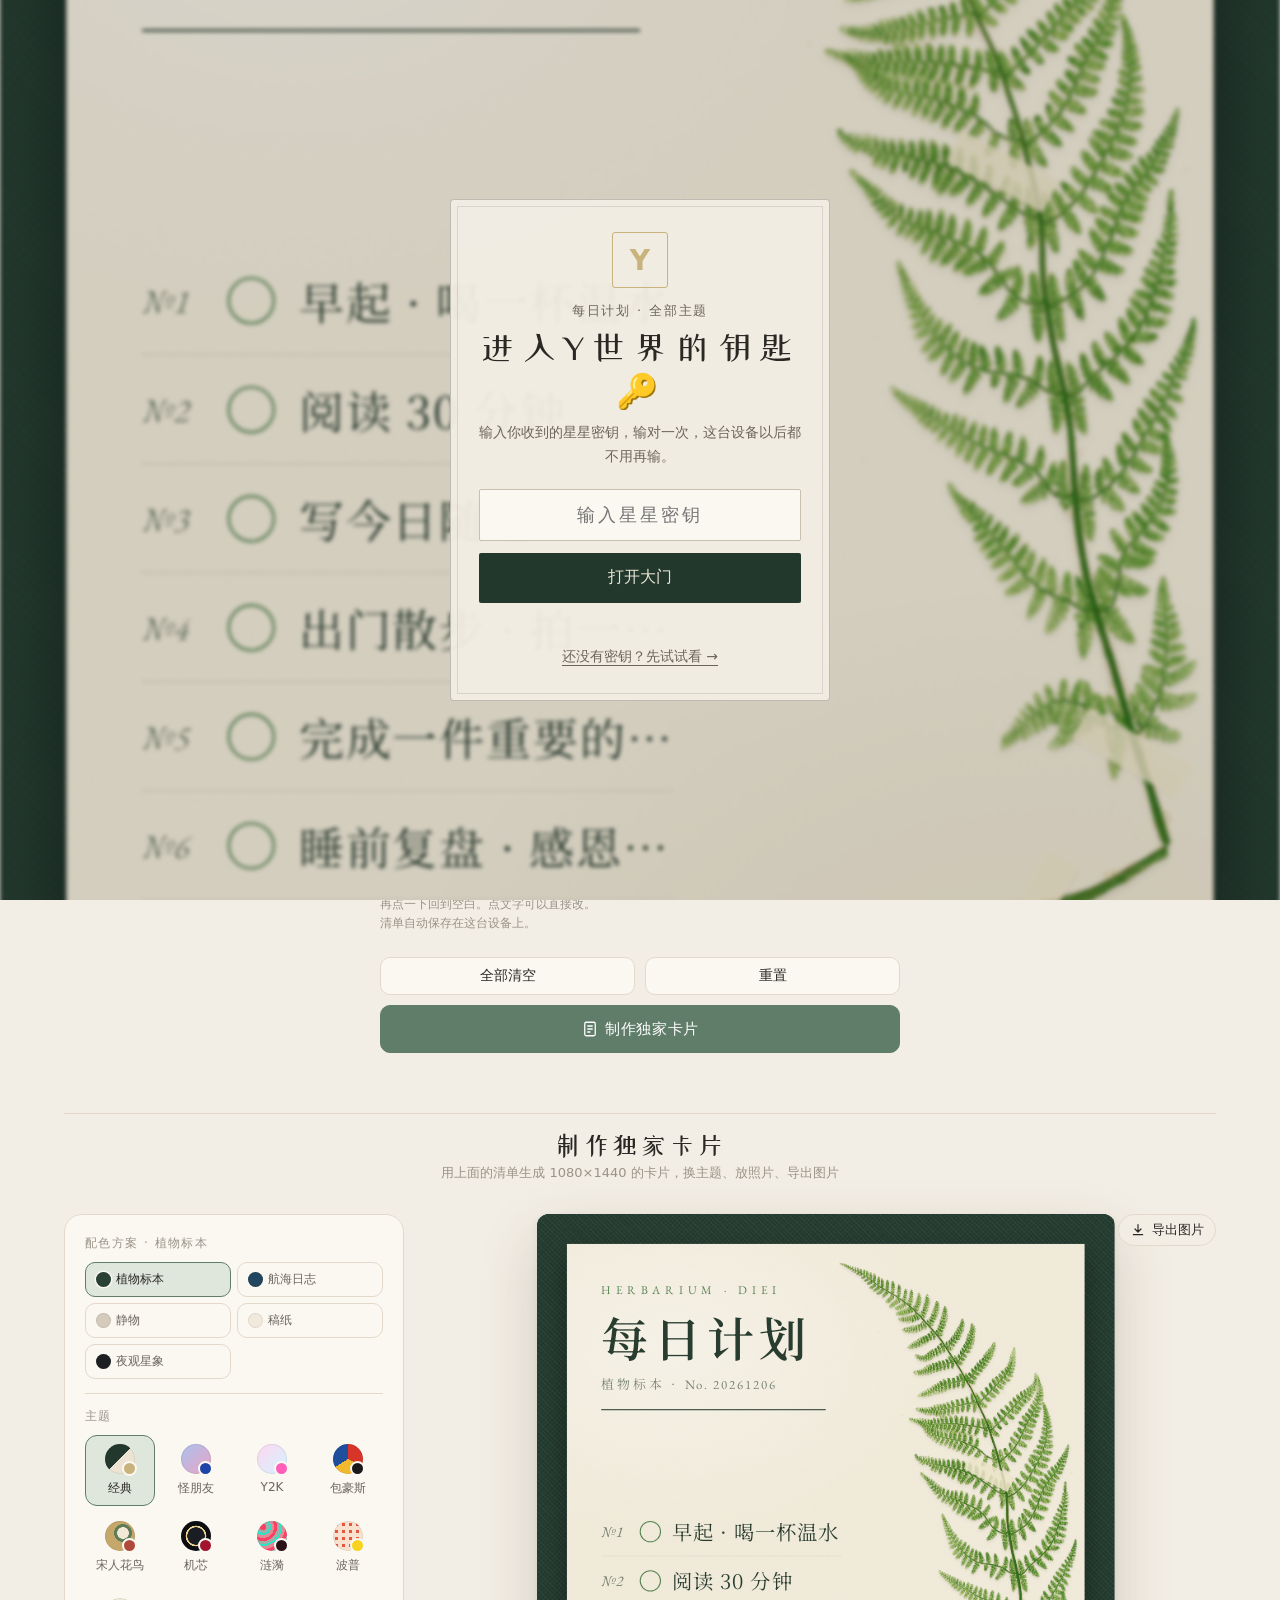
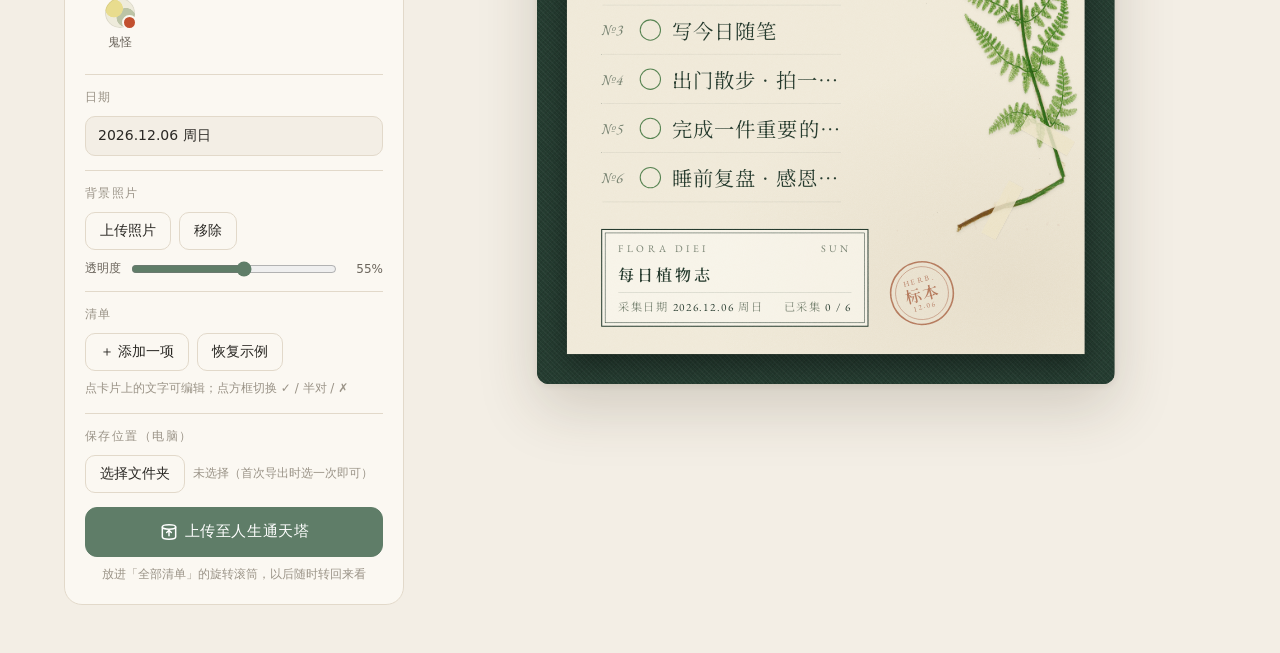
==== commit 7663ff29: "v35：日期永远跟着真实的今天走 - 上传通天塔后不再自动跳到下一天，留在今天 - 打开时一定显示今天；过了午夜或隔天切回来，自动换到新的一天 - 重置不再因为已上传而跳天  Co-Authored-" ====
--- a/studio/index.html
+++ b/studio/index.html
@@ -1667,7 +1667,7 @@
     if (k && loadDay(k)) { if (applyDated(k)) saveDay(); renderAll(); }
   });
   /* 换到某一天：有记录就打开那天；没记录就新开一张（每日默认清单 → 最近一天的事项），再加上那天指定的事 */
-  function goDay(k) {
+  function goDay(k, quiet) {
     if (!k) return;
     if (document.activeElement && document.activeElement.blur) document.activeElement.blur();
     $("#dateInput").value = labelOf(k);
@@ -1678,7 +1678,7 @@
     }
     if (applyDated(k)) saveDay();
     renderAll();
-    if (location.hash.slice(1) !== "today" && location.hash) location.hash = "#today";
+    if (!quiet && location.hash.slice(1) !== "today" && location.hash) location.hash = "#today";
   }
   $("#topDatePick").addEventListener("change", (e) => goDay(e.target.value));
   /* 电脑上点文字也能直接弹出日历 */
@@ -1980,7 +1980,6 @@
     $("#dateInput").value = todayStr();
     syncDateText();
     const k = currentKey();
-    if (days[k] && days[k].towered) { loadDay(k); nextCard(k); return; }
     if (!loadDay(k)) {
       const recent = sortedKeys()[0];
       setItems(defaultItems() || (recent ? days[recent].items : DEFAULT_ITEMS));
@@ -1992,18 +1991,8 @@
 
   function renderAll() { render(); renderToday(); }
 
-  /* 放进通天塔的那天就封存了：清单自动换成下一天的新卡（事项文字留着、勾叉清空），再打勾也不会改到塔里那张 */
+  /* 日期永远跟着真实的今天走：上传通天塔后也留在今天（塔里存的是那一刻的成品卡截图，之后再打勾不会改到它） */
   function labelOf(k) { const [y, m, d] = k.split("-").map(Number), t = new Date(y, m - 1, d); return `${y}.${p2(m)}.${p2(d)} 周${WDAY[t.getDay()]}`; }
-  function nextCard(k) {
-    const [y, m, d] = k.split("-").map(Number), n = new Date(y, m - 1, d);
-    do { n.setDate(n.getDate() + 1); k = `${n.getFullYear()}-${p2(n.getMonth() + 1)}-${p2(n.getDate())}`; } while (days[k] && days[k].towered);
-    const texts = items.filter((x) => x.text).map((x) => ({ text: x.text, mark: "empty" }));
-    $("#dateInput").value = labelOf(k);
-    syncDateText();
-    if (!loadDay(k)) setItems(defaultItems() || (texts.length ? texts : DEFAULT_ITEMS));
-    applyDated(k);
-    renderAll();
-  }
 
   /* ───────────────── 设计主题：整页版式 ─────────────────
      每个主题一个函数，返回 1080×1440 的整页 HTML。
@@ -5523,12 +5512,11 @@
     btn.disabled = false;
     if (window.GAME) GAME.exported();
     days[k].towered = Date.now(); persist();
-    nextCard(k);
     location.hash = "#archive";
     setTimeout(() => {
       const el = document.querySelector(`#drumViewport .mini[data-key="${k}"]`);
       if (el) el.classList.add("fresh");
-      if (window.GAME) GAME.toast("✦", "已放进人生通天塔", "清单换成新的一张：" + prettyDate($("#dateInput").value));
+      if (window.GAME) GAME.toast("✦", "已放进人生通天塔", "今天还能接着打勾，明天打开会自动换成新的一天");
     }, 350);
   });
 
@@ -6125,7 +6113,7 @@
     document.body.classList.add("peeking");
     setTheme(t, false);
     renderAll(); fit();
-    if (location.hash.slice(1) !== "today" && location.hash) location.hash = "#today";
+    if (!quiet && location.hash.slice(1) !== "today" && location.hash) location.hash = "#today";
     setTimeout(goStudio, 60);
   }
   function peekExit() {
@@ -6688,7 +6676,7 @@
   /* ───────────────── 更新提醒 ─────────────────
      版本号由 build.py 写进来。老用户（有记录的）第一次打开新版时弹一次「这次更新了什么」；新用户不弹。
      每次发版：把下面 NEWS 换成这一版的内容。 */
-  const APP_VERSION = Number("34") || 0;
+  const APP_VERSION = Number("35") || 0;
   const SEEN_KEY = "dailyplan.seenVersion";
   const NEWS = [
     { icon: "📝", title: "每日默认清单", text: "在「我的」里写好每天都要做的固定小事，新的一天打开时自动填好，不用每天重新写。", go: "me-defaults", btn: "去设置" },
@@ -6803,8 +6791,7 @@
     try { last = localStorage.getItem("dailyplan.lastTheme"); } catch (e) {}
     if (THEMES.includes(last) && (!window.GAME || GAME.isOwned(last))) setTheme(last, false);
   }
-  if (days[currentKey()] && days[currentKey()].towered) { loadDay(currentKey()); nextCard(currentKey()); }
-  else if (!loadDay(currentKey())) {
+  if (!loadDay(currentKey())) {
     const recent = sortedKeys()[0];
     if (defaultItems()) {
       setItems(defaultItems());
@@ -6817,6 +6804,17 @@
     }
   }
   if (applyDated(currentKey())) saveDay();
+  /* 一直开着过了午夜、或者隔天从后台切回来：如果还停在「旧的今天」，自动换到真正的今天 */
+  let shownToday = keyFrom(todayStr());
+  const syncToday = () => {
+    const t = keyFrom(todayStr());
+    if (t === shownToday) return;
+    const was = shownToday; shownToday = t;
+    if (currentKey() === was) goDay(t, true);
+  };
+  document.addEventListener("visibilitychange", () => { if (document.visibilityState === "visible") syncToday(); });
+  window.addEventListener("focus", syncToday);
+  setInterval(syncToday, 60 * 1000);
   /* 网址参数（预览 / 分享某个样式用，不会写进记录）：
      ?theme=autumn&pal=2&mode=back&demo=1&solo=1 */
   const q = new URLSearchParams(location.search);
